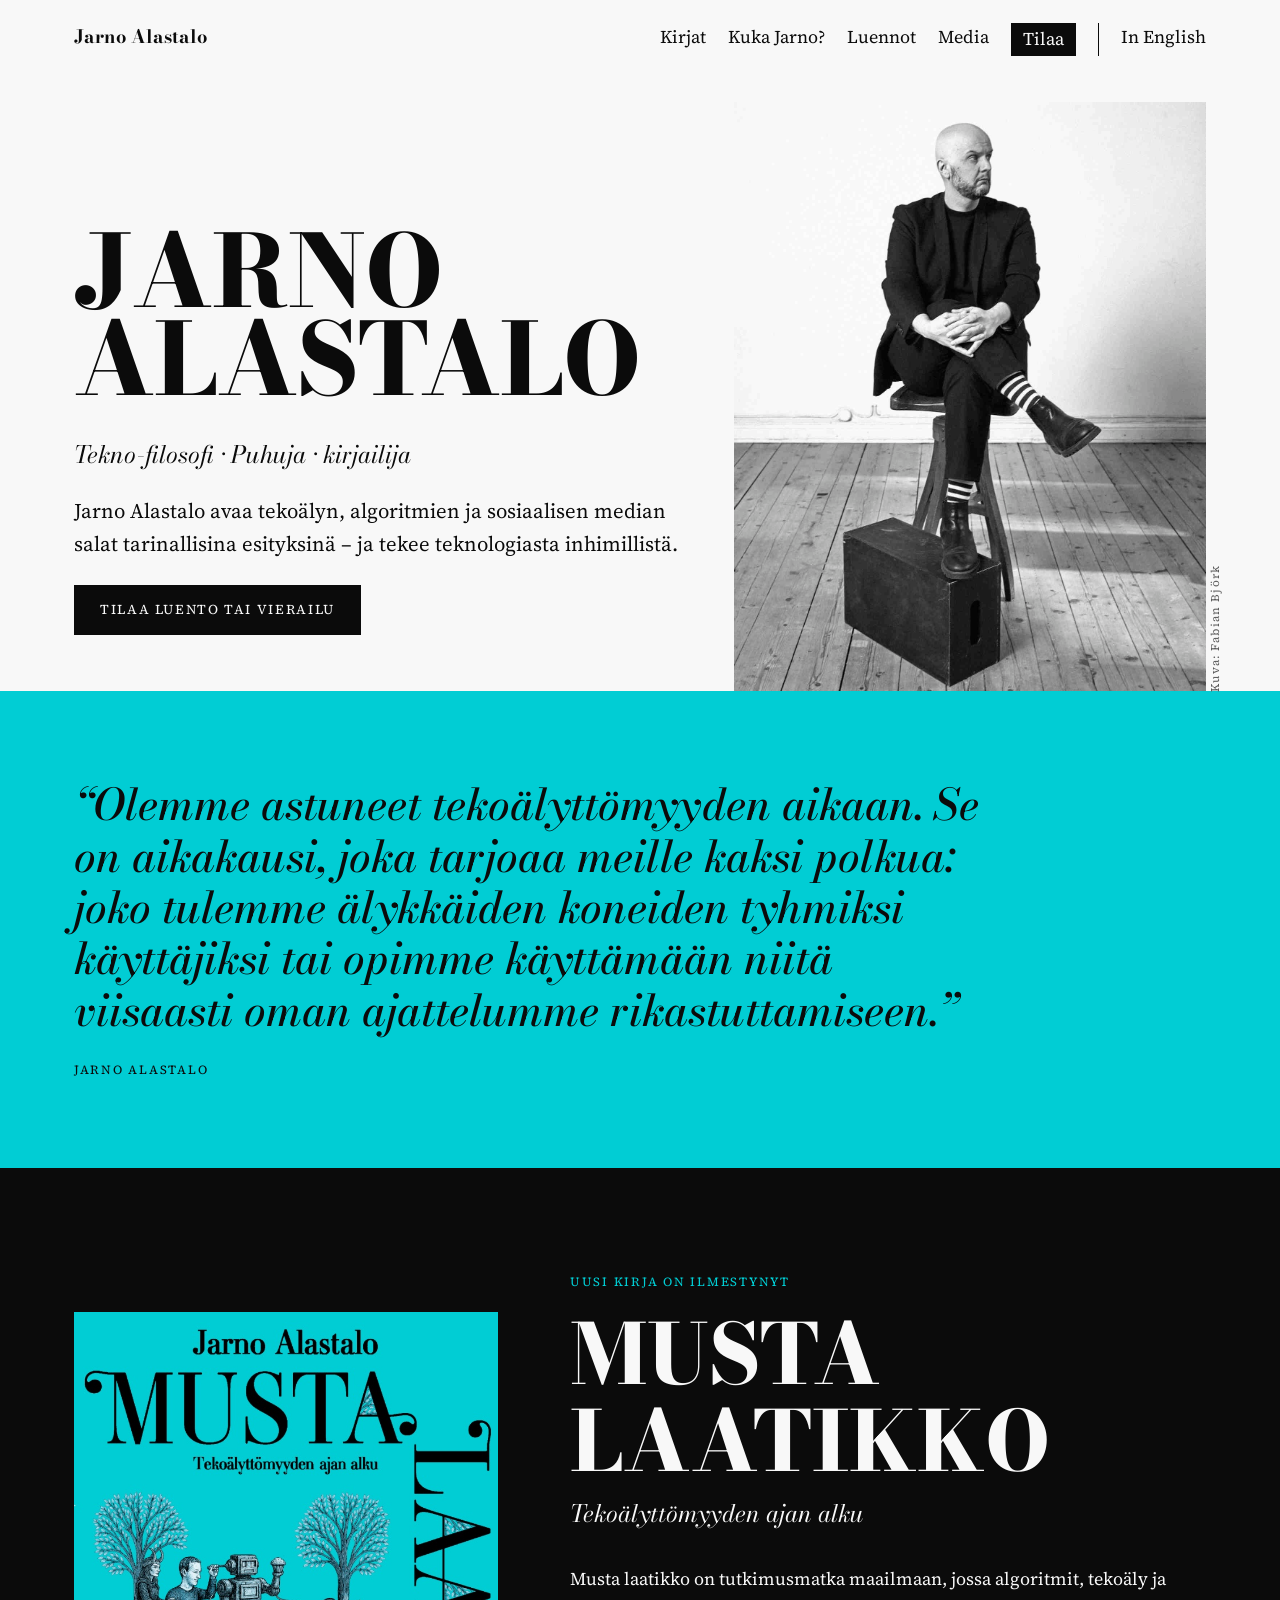
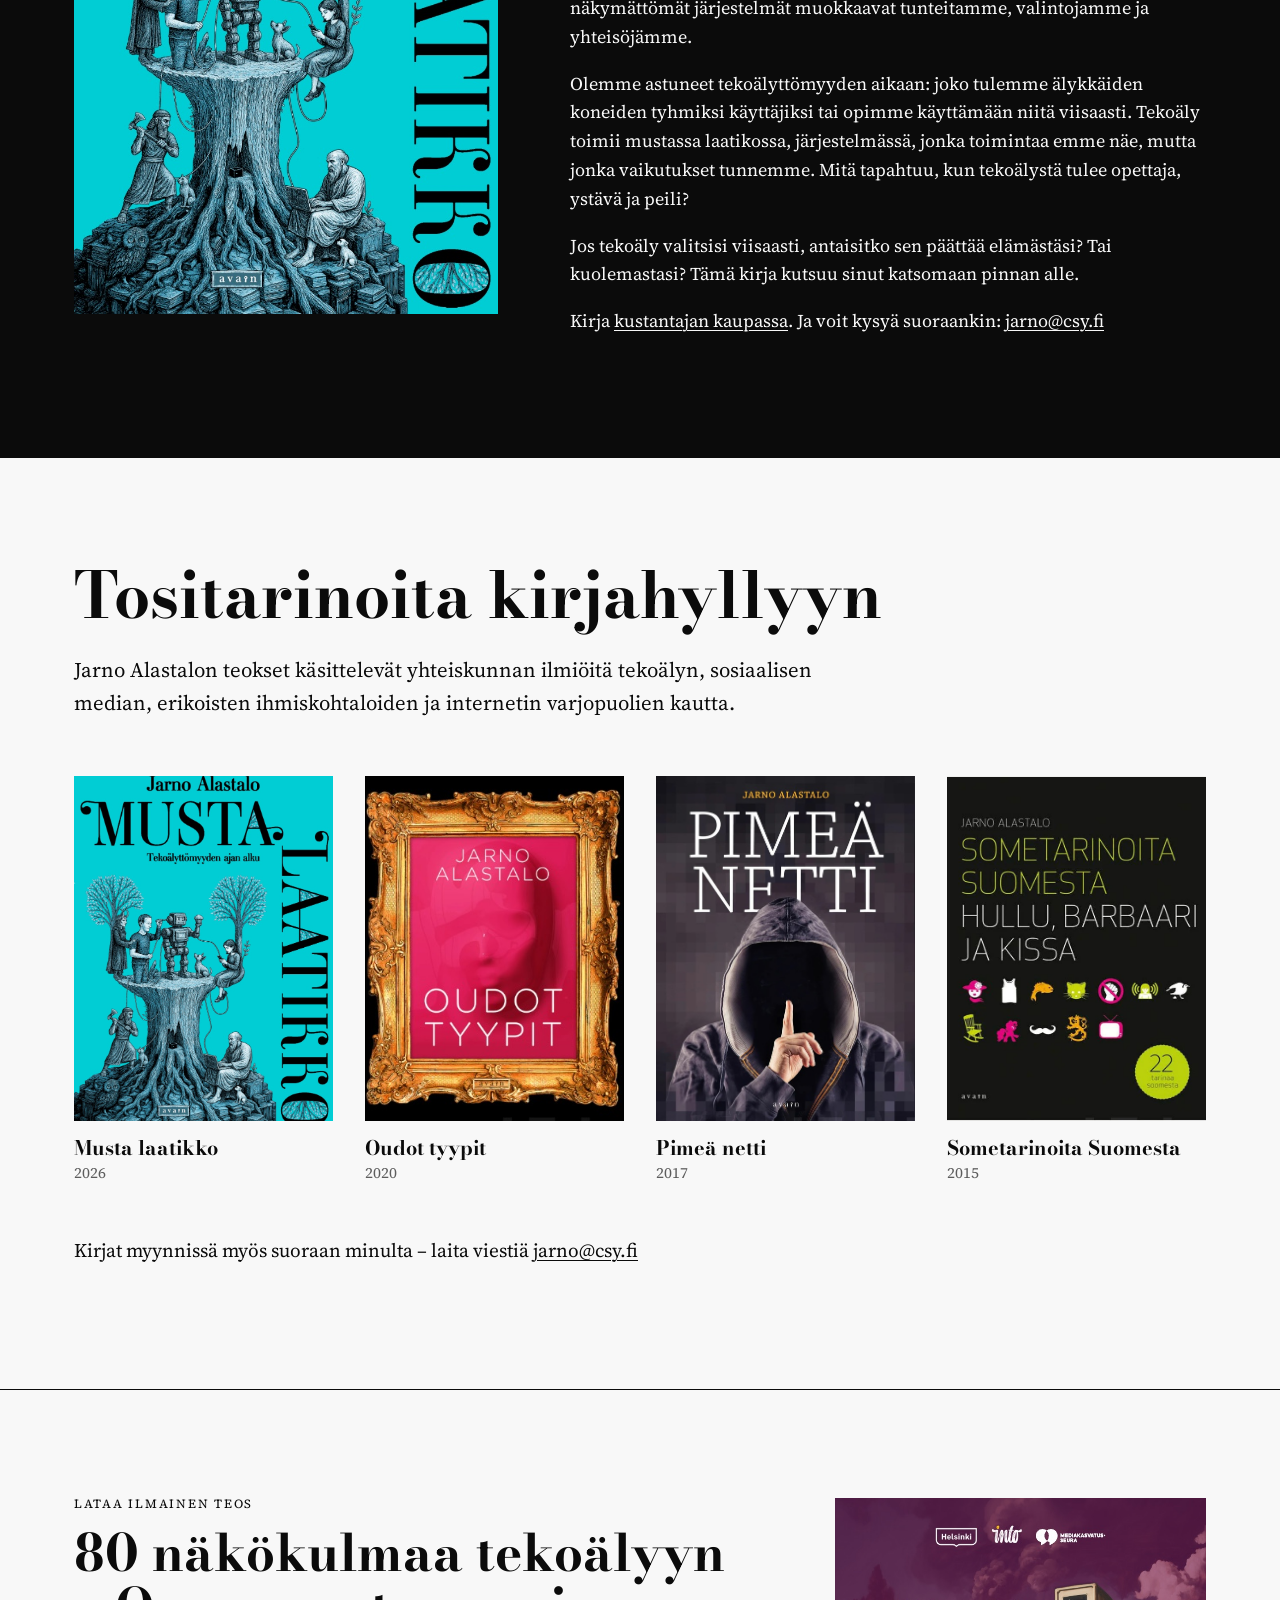
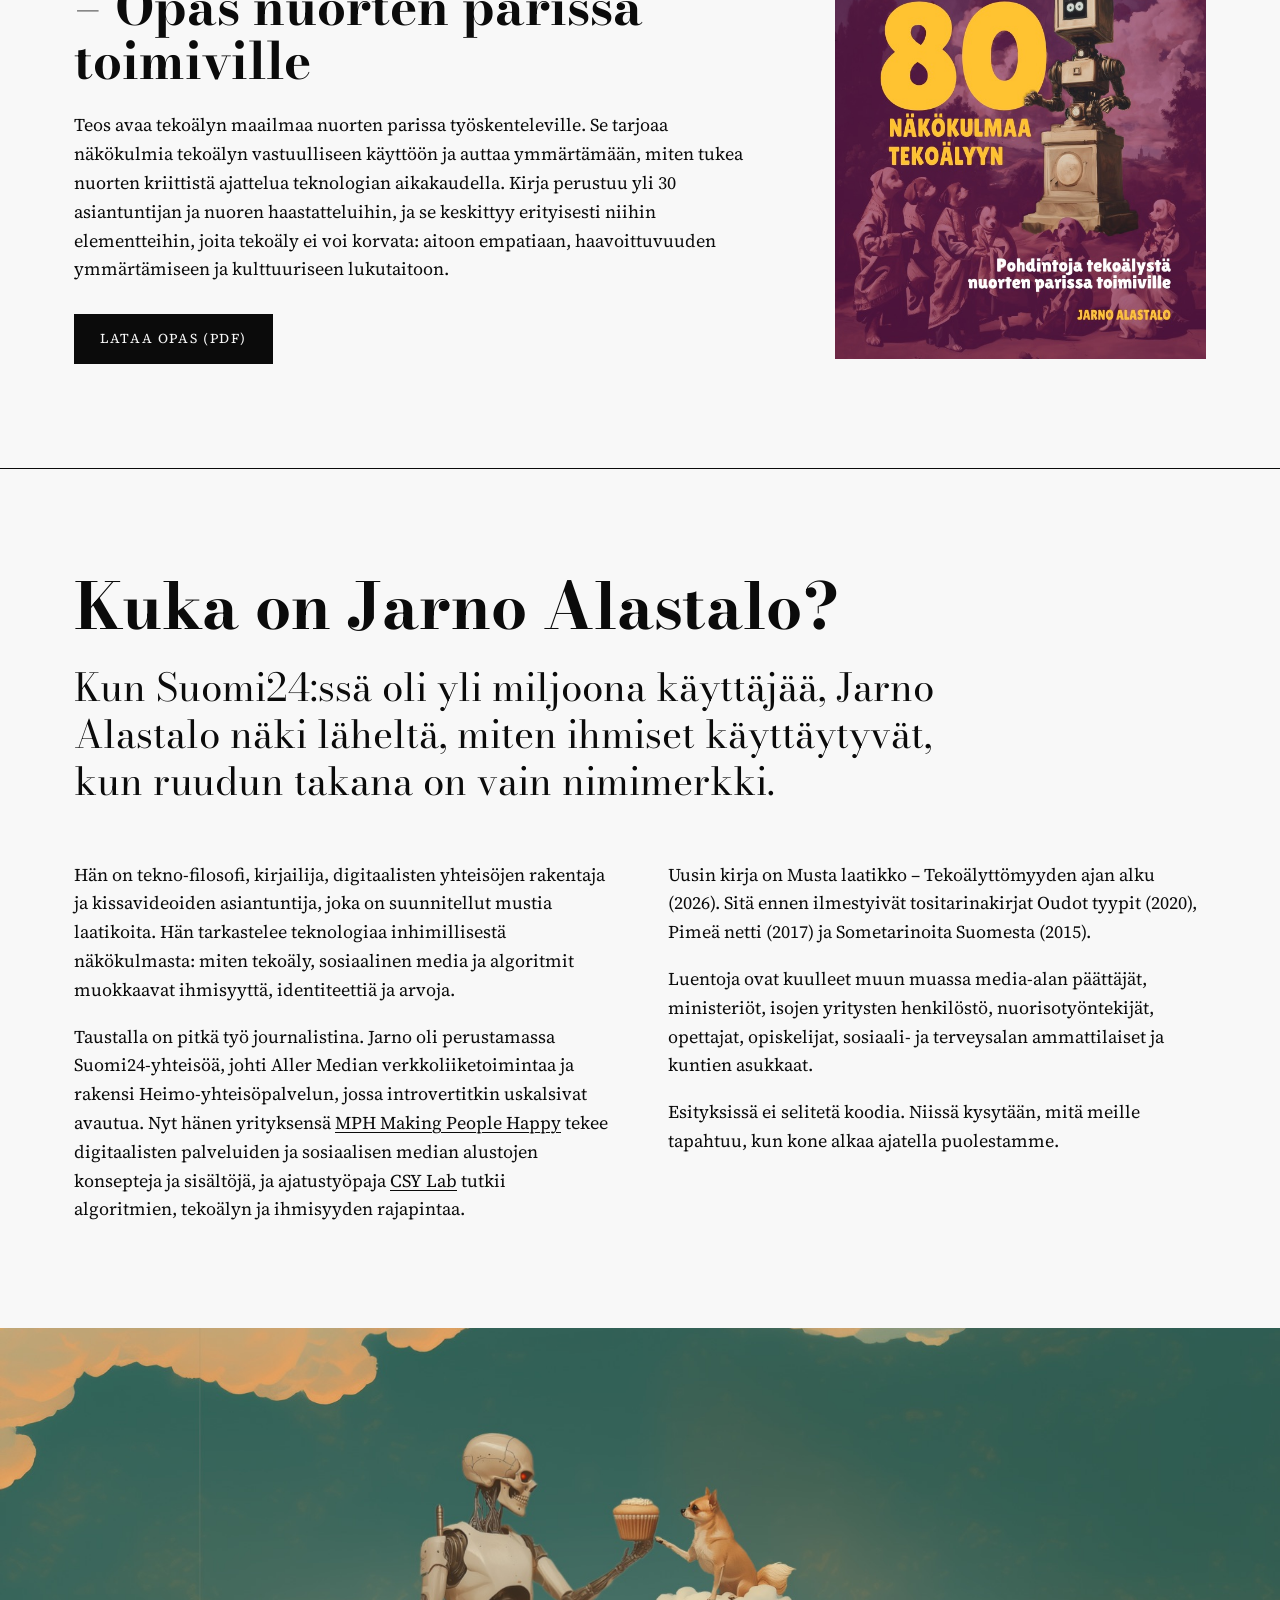
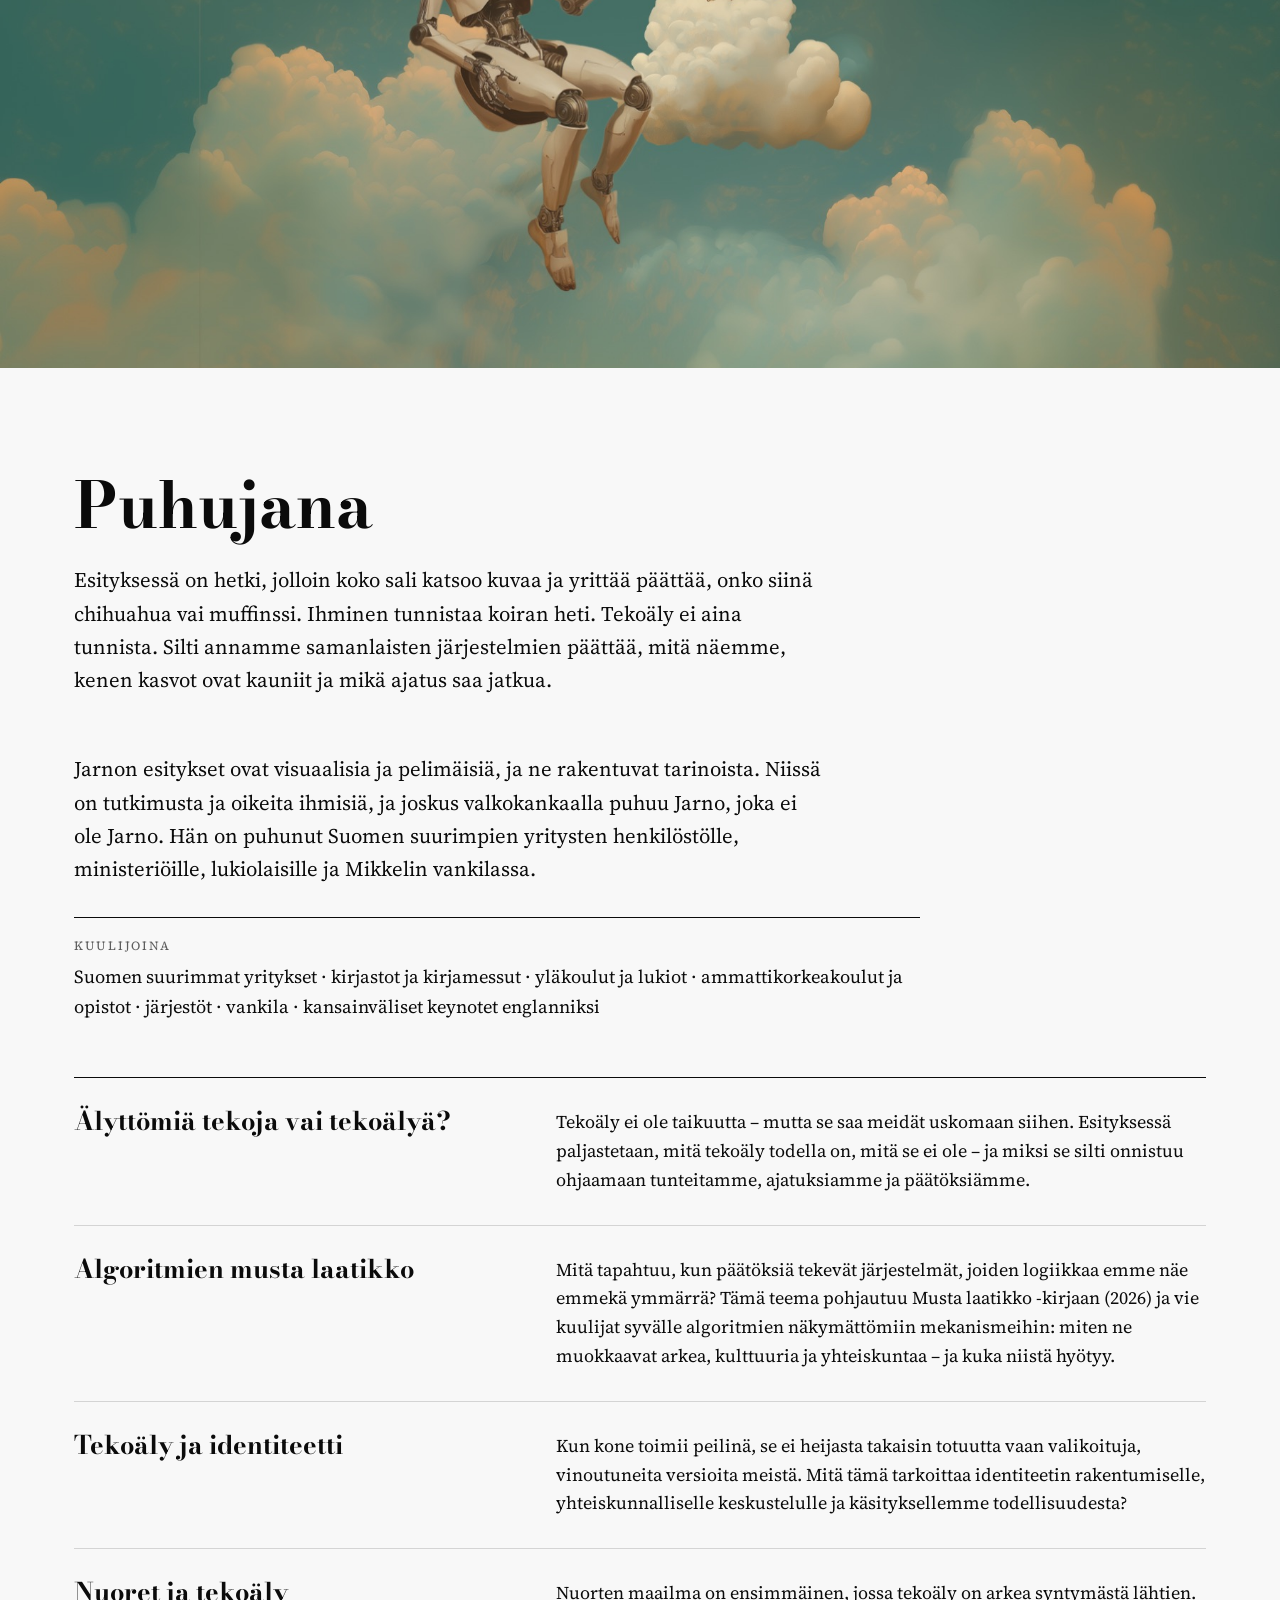
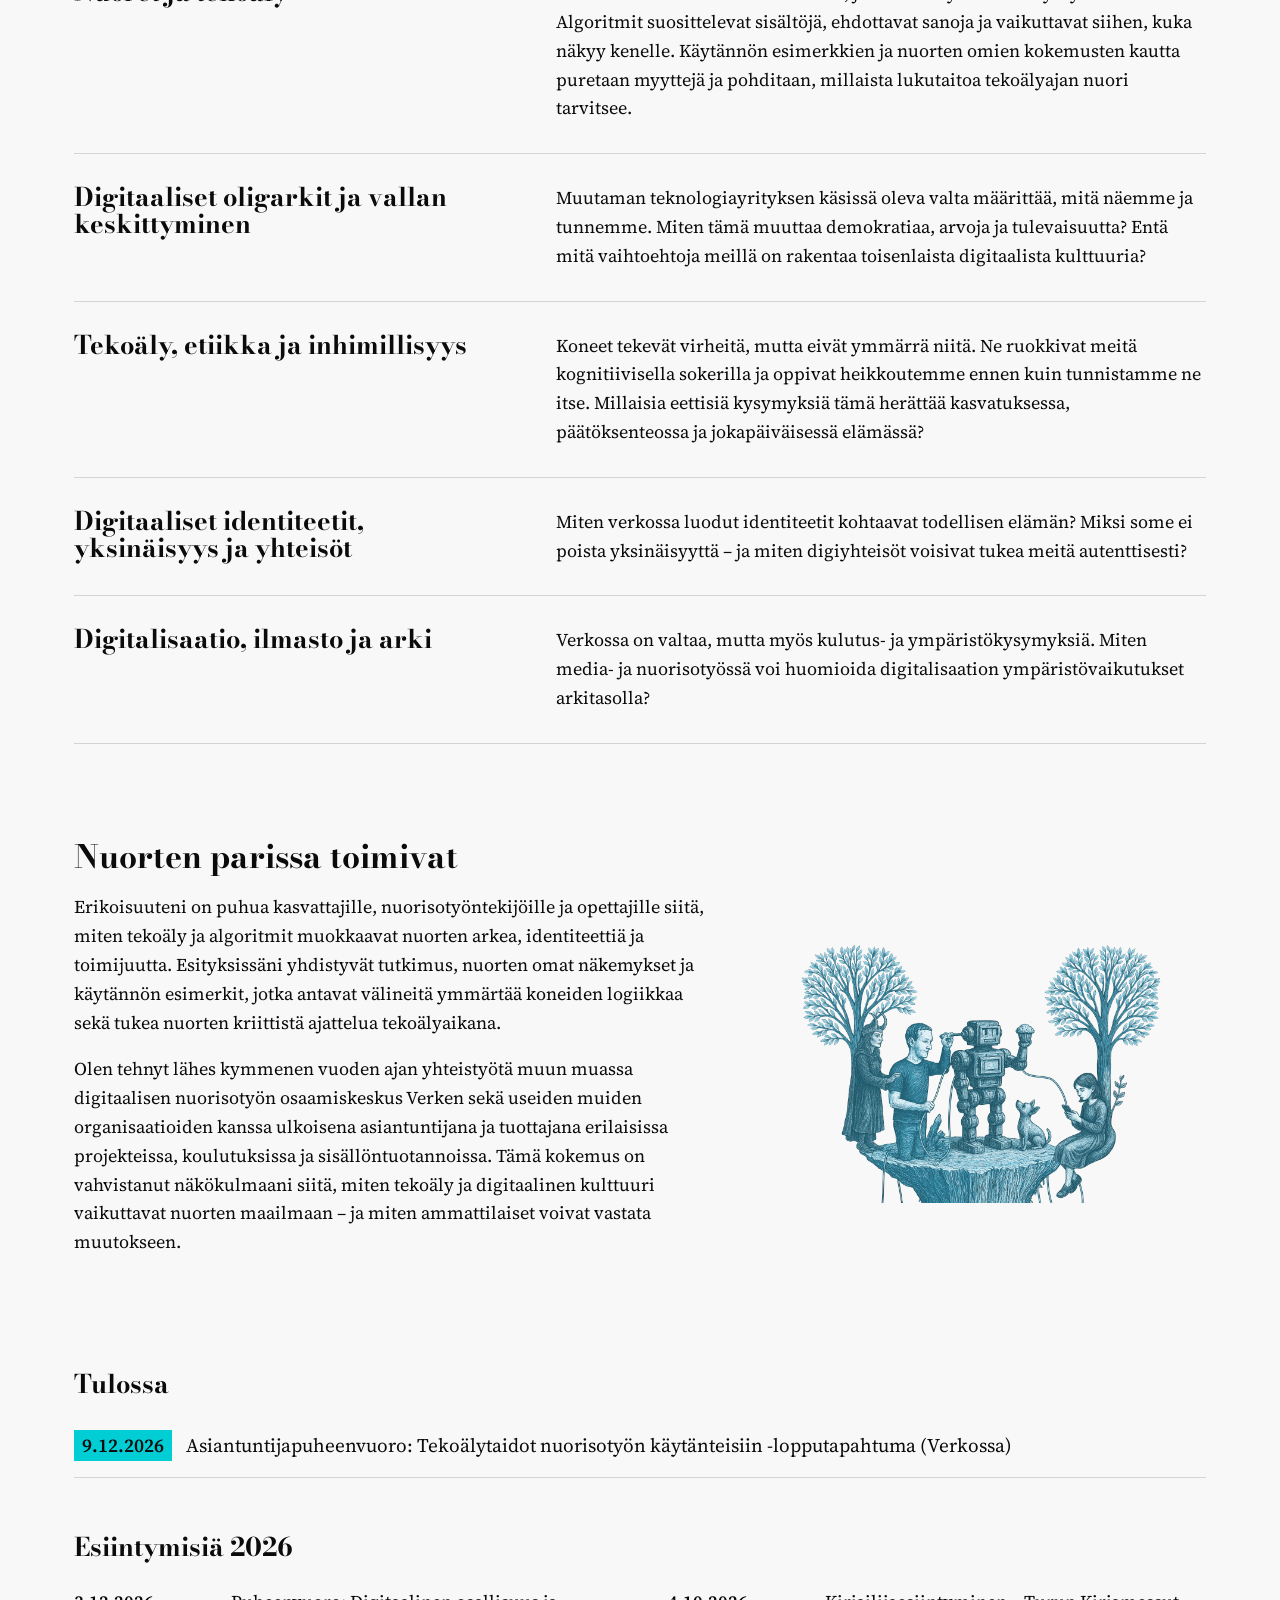
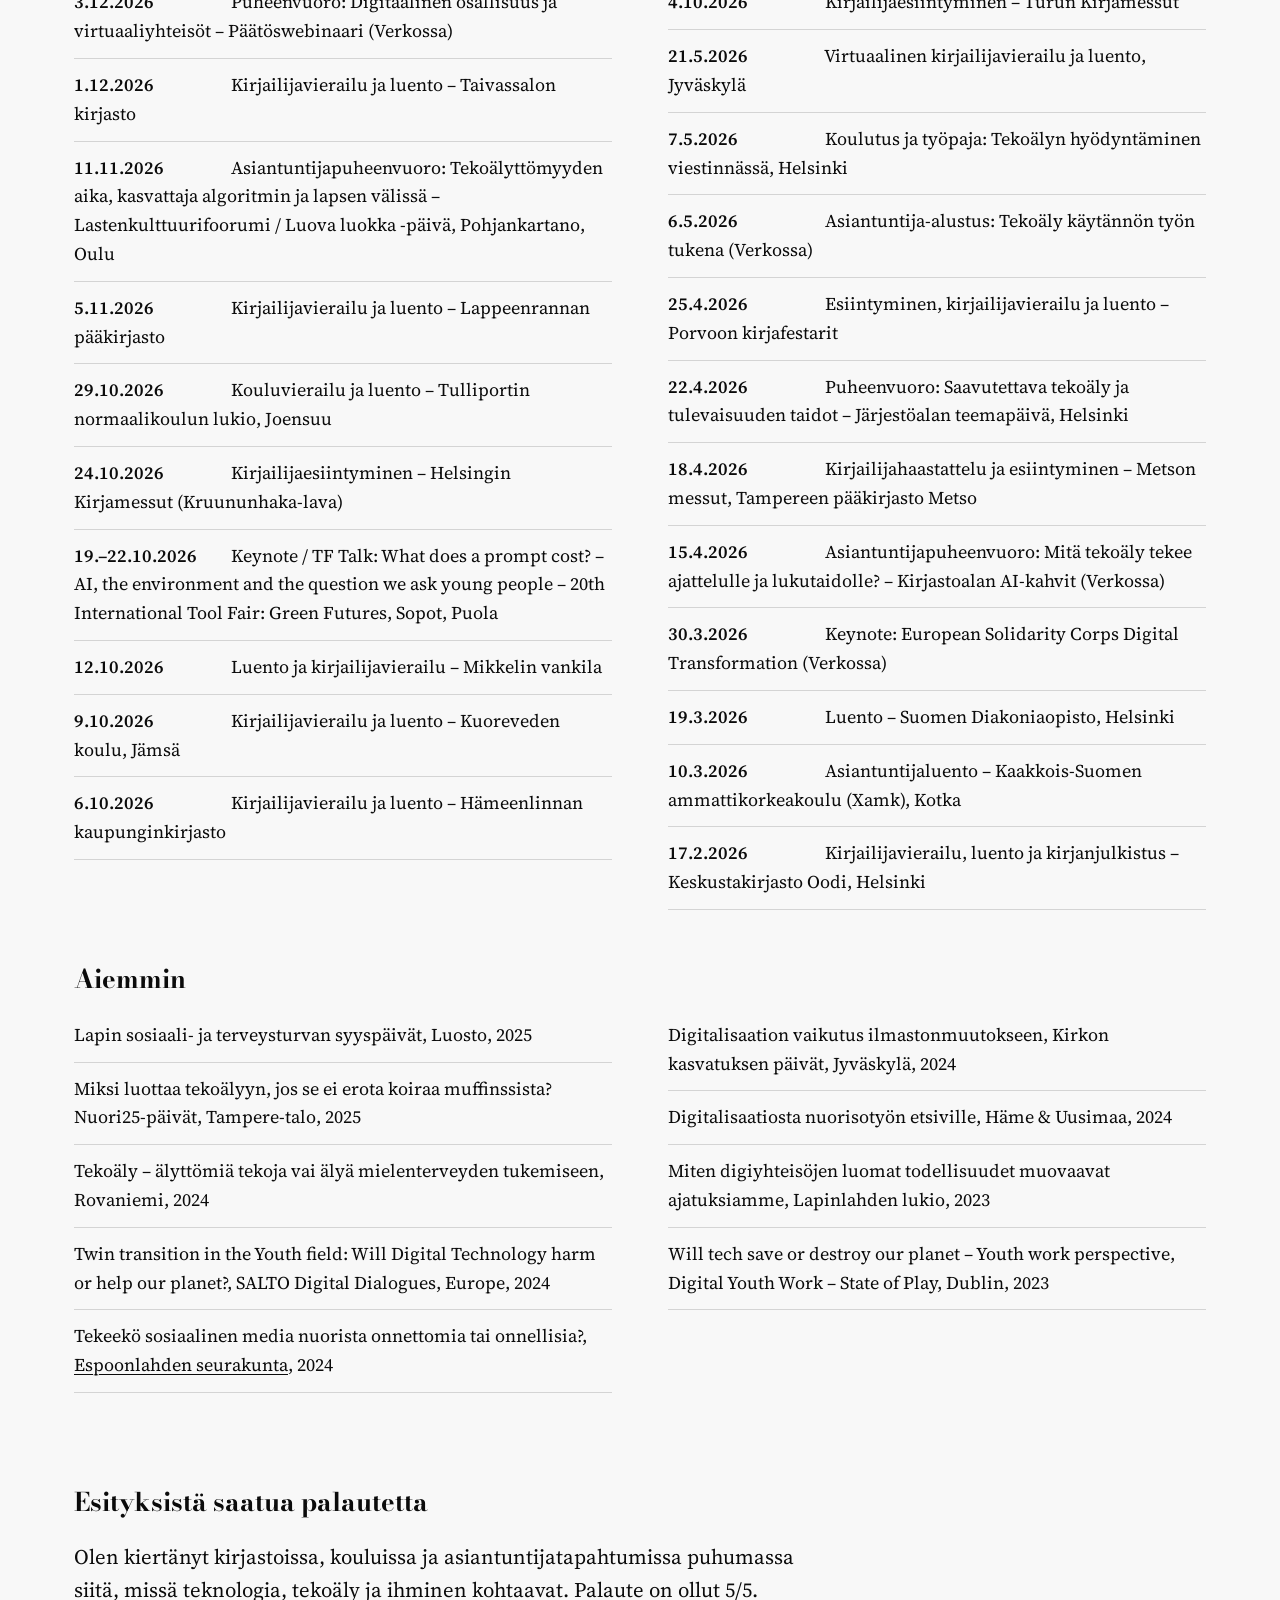
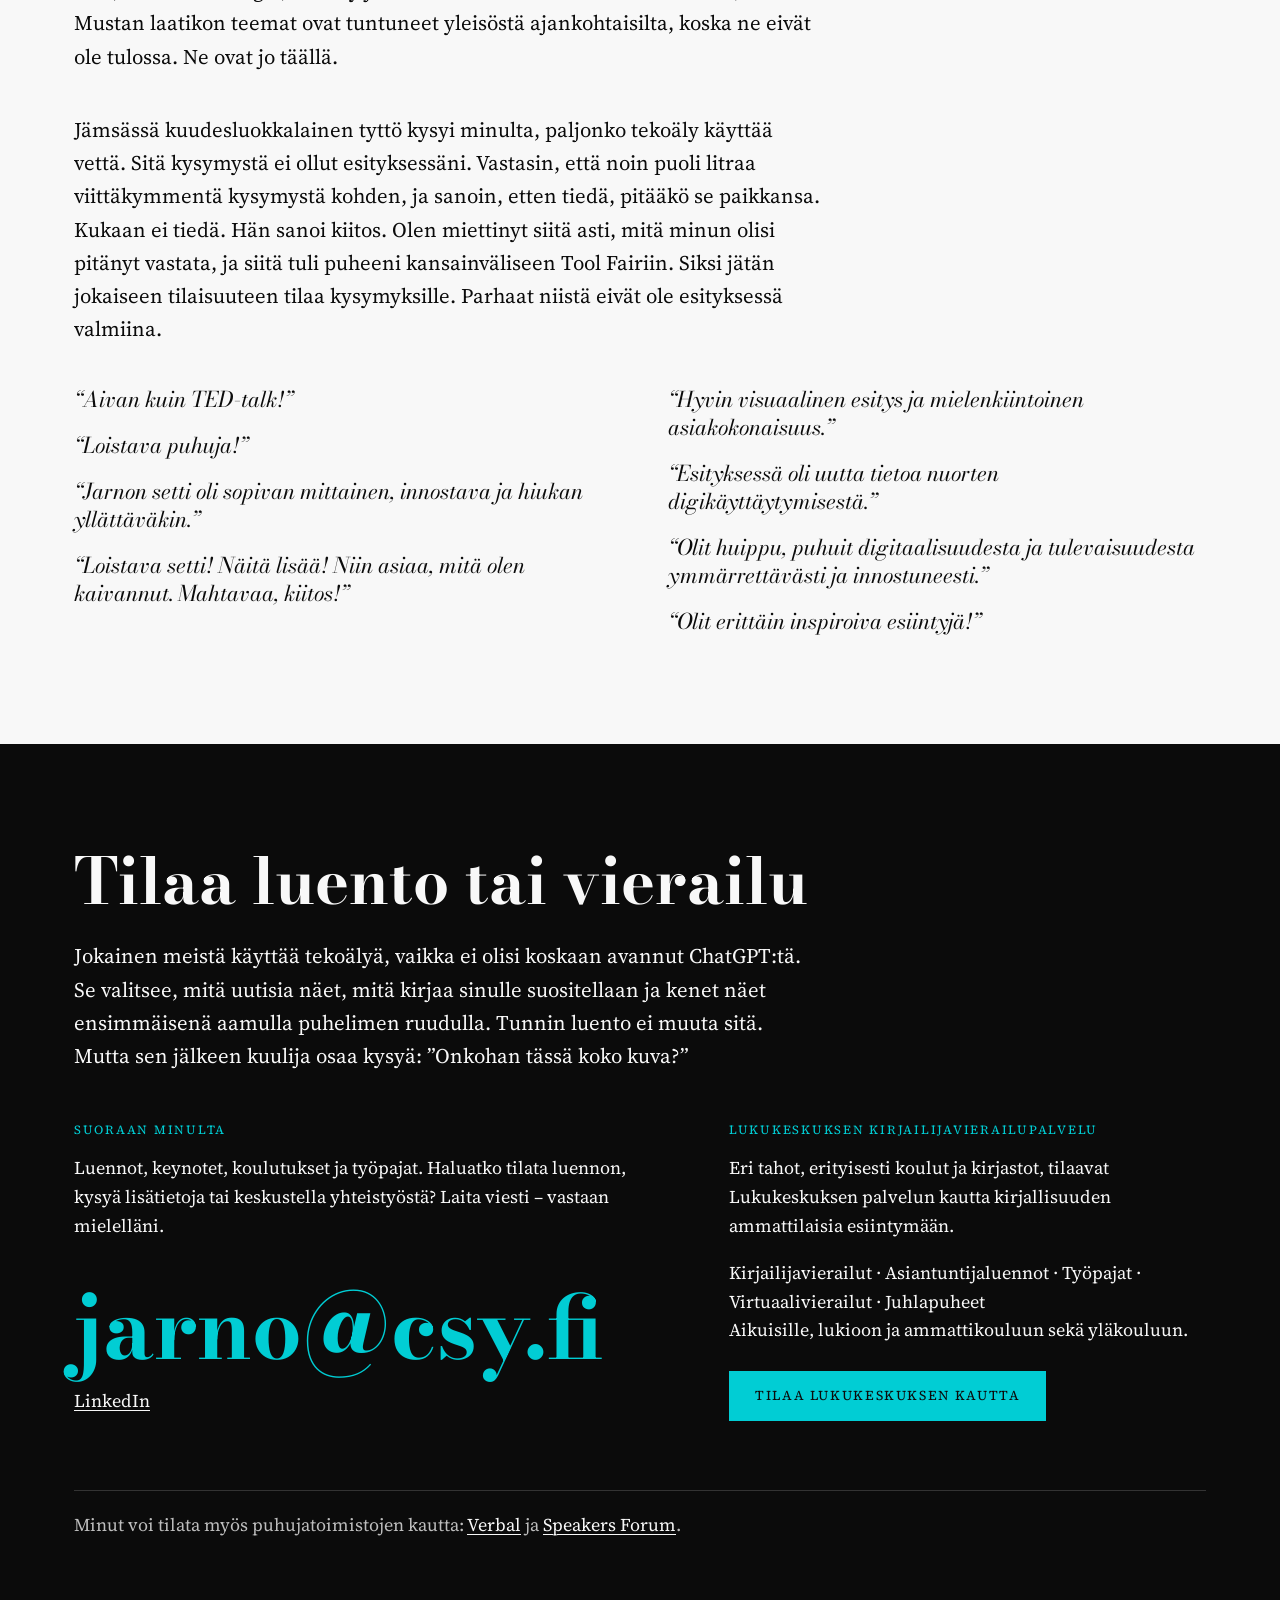
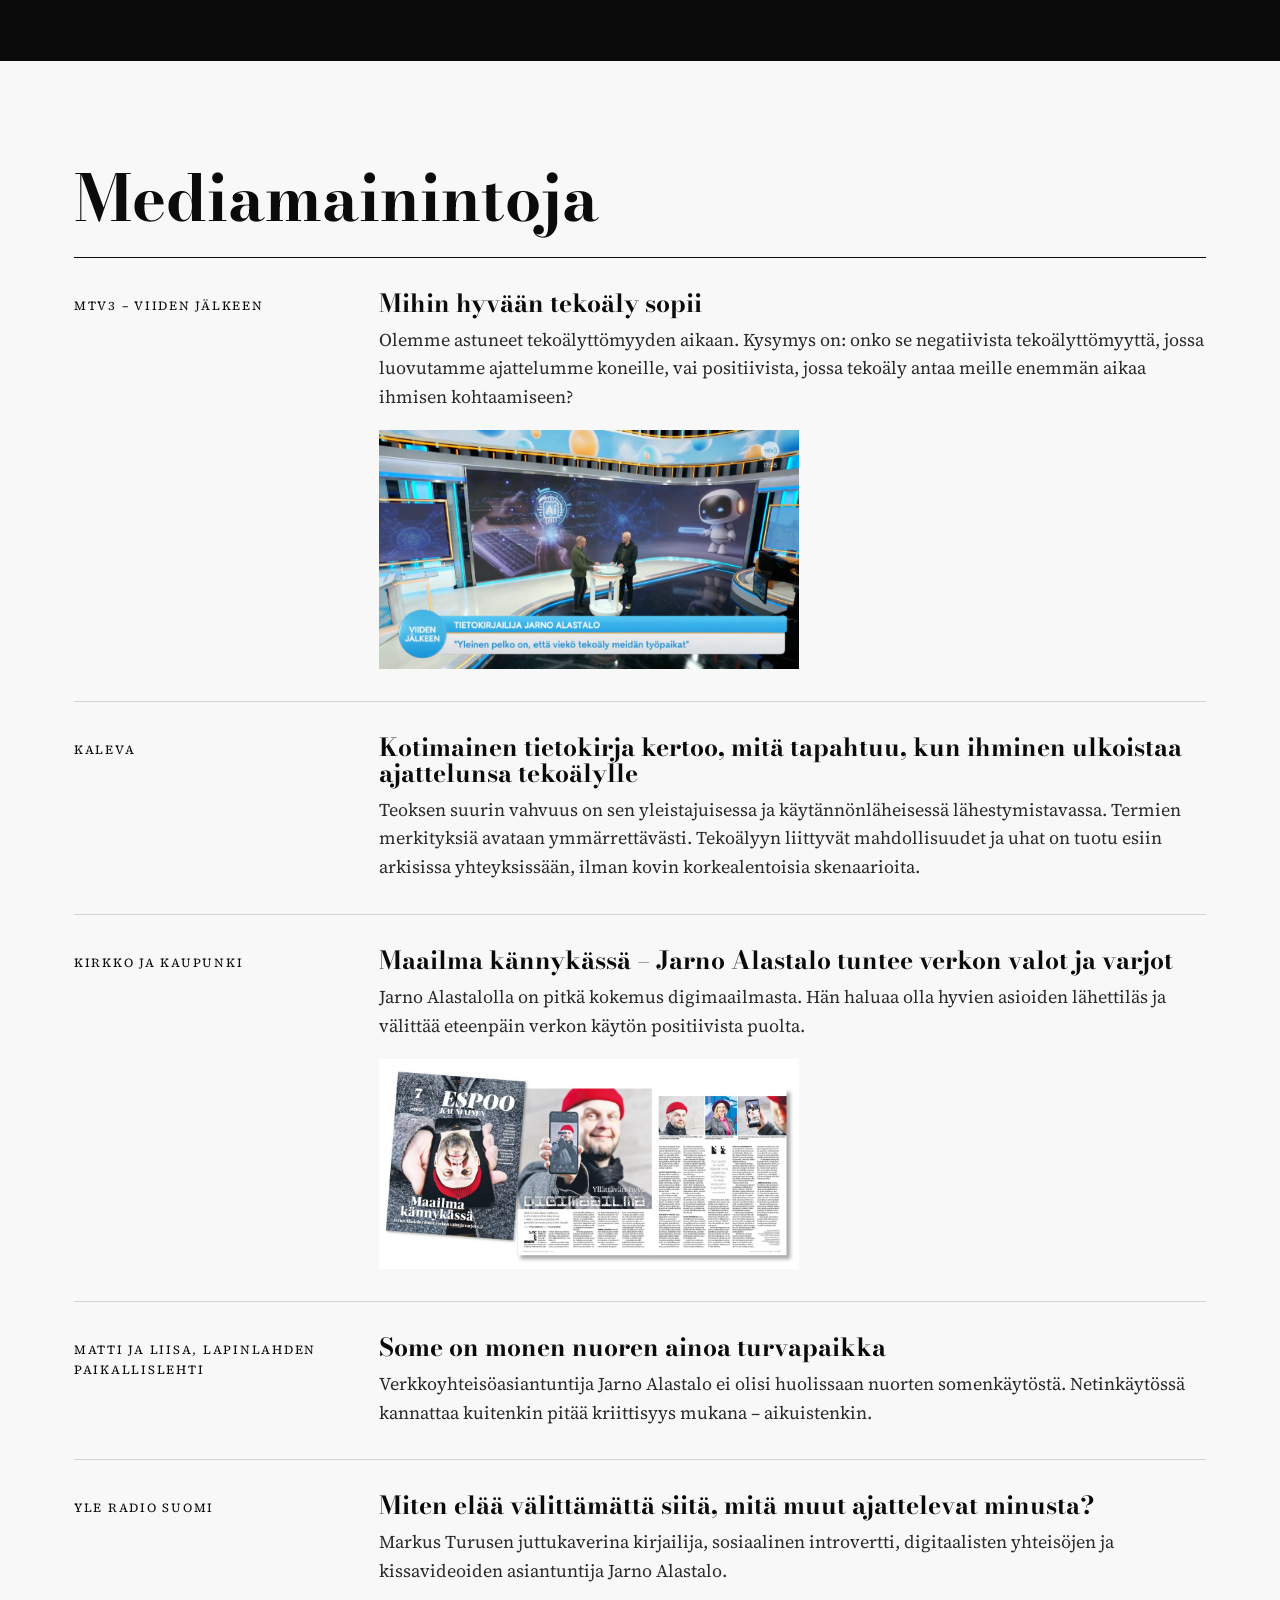
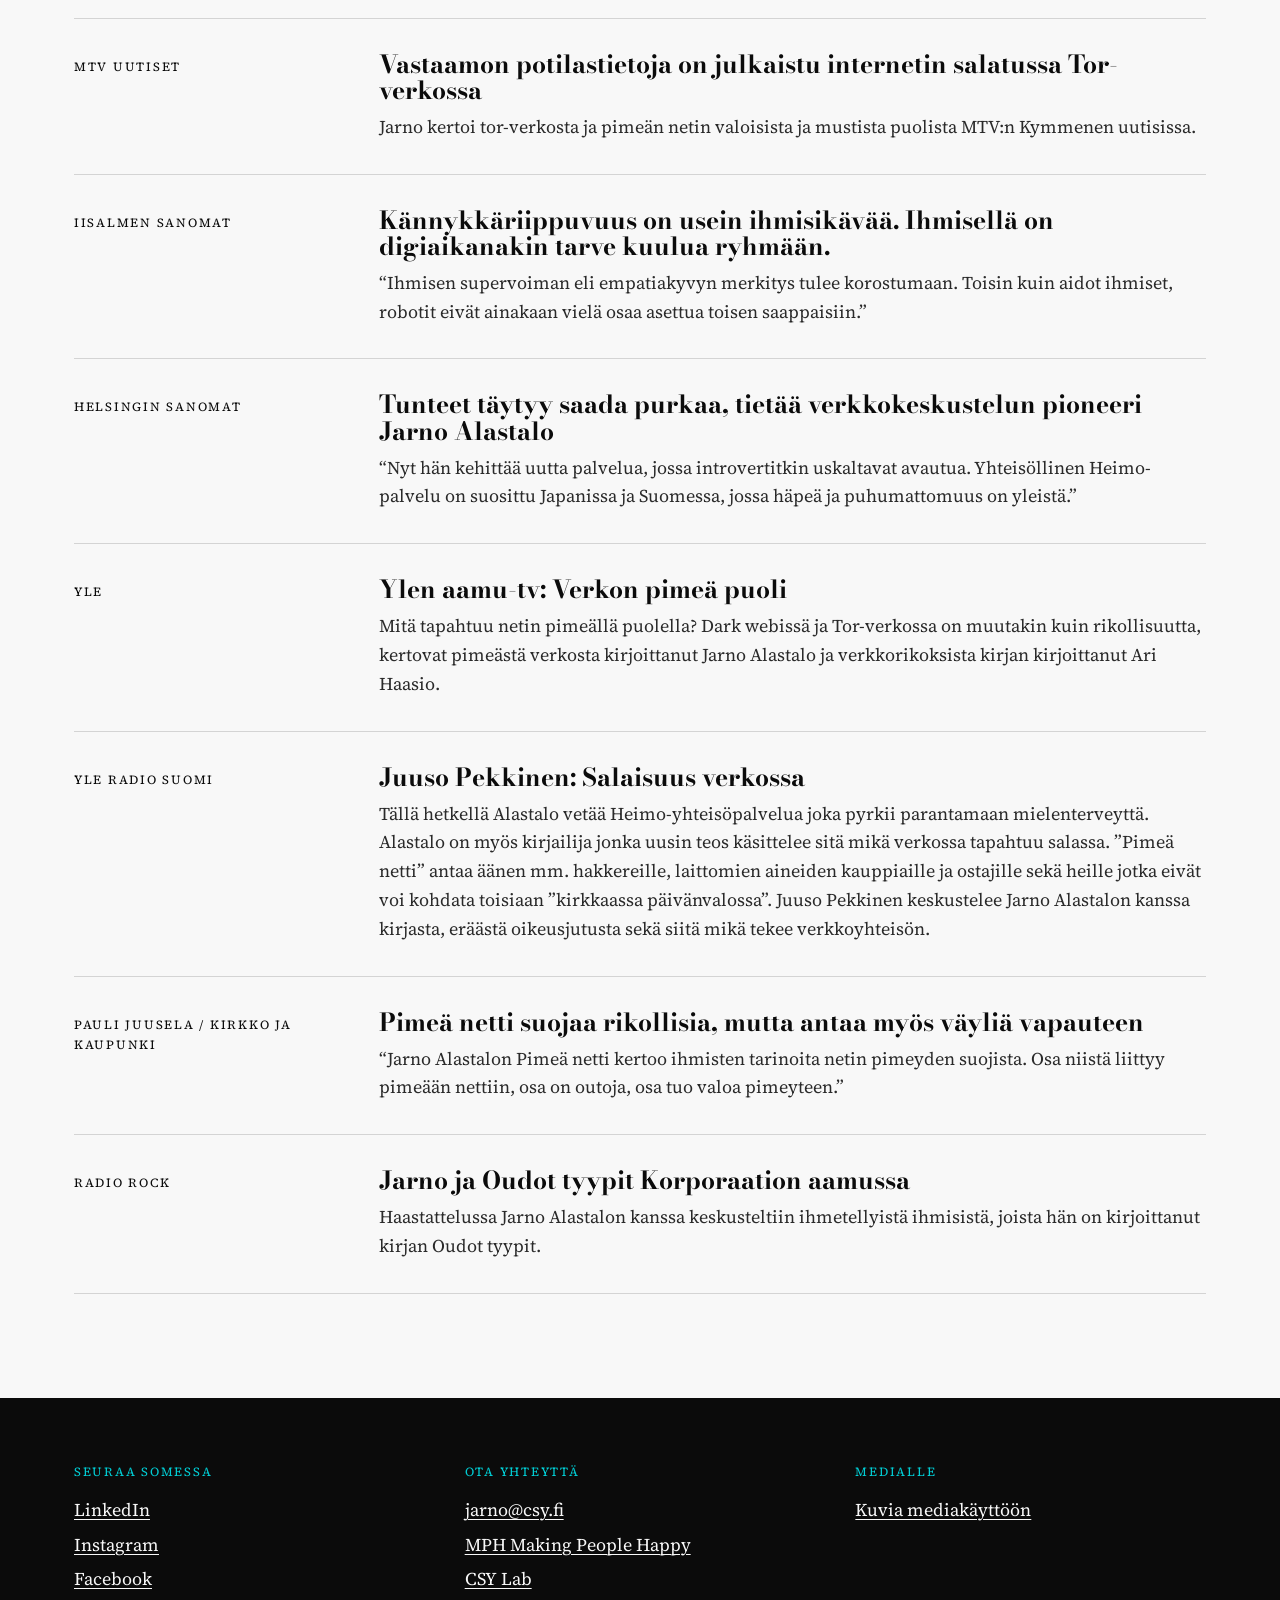
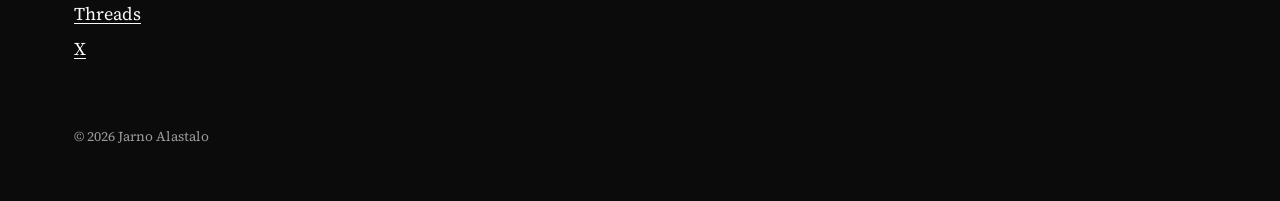
==== index.html @ 573b6aa8 "Poistettu maininta kirjailijavierailuista luentoina Co-Authored-By: Claude Opus 5.5 <noreply@anthrop" ====
<!DOCTYPE html>
<html lang="fi">
<head>
  <meta charset="utf-8">
  <meta name="viewport" content="width=device-width, initial-scale=1">
  <title>Jarno Alastalo</title>
  <meta name="description" content="Jarno Alastalo on tekno-filosofi, kirjailija ja puhuja, joka tarkastelee teknologiaa inhimillisestä näkökulmasta. Uusin kirja: Musta laatikko – Tekoälyttömyyden ajan alku.">
  <meta property="og:type" content="website">
  <meta property="og:url" content="https://jarnoalastalo.com/">
  <meta property="og:title" content="Jarno Alastalo">
  <meta property="og:description" content="Tekno-filosofi · Puhuja · kirjailija. Uusin kirja: Musta laatikko – Tekoälyttömyyden ajan alku.">
  <meta property="og:image" content="https://jarnoalastalo.com/kuvat/og.jpg">
  <meta name="twitter:card" content="summary_large_image">
  <link rel="icon" href="kuvat/favicon.png">
  <link rel="apple-touch-icon" href="kuvat/apple-touch-icon.png">
  <link rel="alternate" hreflang="en" href="https://jarnoalastalo.com/en/">
  <link rel="preconnect" href="https://fonts.googleapis.com">
  <link rel="preconnect" href="https://fonts.gstatic.com" crossorigin>
  <link href="https://fonts.googleapis.com/css2?family=Bodoni+Moda:ital,opsz,wght@0,6..96,500..900;1,6..96,500..700&family=Source+Serif+4:opsz,wght@8..60,400;8..60,600&display=swap" rel="stylesheet">
  <link rel="stylesheet" href="tyyli.css">
  <script src="https://cdn.counter.dev/script.js" data-id="4dd6d014-e826-4cda-8265-b742387017fc" data-utcoffset="2"></script>
  <script type="application/ld+json">
{
  "@context": "https://schema.org",
  "@graph": [
    {
      "@type": "Person",
      "@id": "https://jarnoalastalo.com/#jarno",
      "name": "Jarno Alastalo",
      "url": "https://jarnoalastalo.com/",
      "image": "https://jarnoalastalo.com/kuvat/jarno-alastalo.jpg",
      "email": "mailto:jarno@csy.fi",
      "jobTitle": [
        "Tekno-filosofi",
        "Puhuja",
        "Kirjailija"
      ],
      "description": "Tekno-filosofi, puhuja ja kirjailija, joka avaa tekoälyn, algoritmien ja sosiaalisen median salat tarinallisina esityksinä. Suomi24-yhteisön perustajia. Luentoja ja keynoteja yrityksille, kouluille, kirjastoille ja järjestöille suomeksi ja englanniksi.",
      "knowsAbout": [
        "tekoäly",
        "algoritmit",
        "sosiaalinen media",
        "digitaaliset yhteisöt",
        "nuoret ja tekoäly",
        "mediakasvatus",
        "tekoälyn etiikka",
        "tekoälyn ympäristövaikutukset",
        "kriittinen ajattelu"
      ],
      "knowsLanguage": [
        "fi",
        "en"
      ],
      "homeLocation": {
        "@type": "Place",
        "name": "Espoo, Finland"
      },
      "worksFor": [
        {
          "@type": "Organization",
          "name": "MPH Making People Happy",
          "url": "https://makingpeoplehappy.fi/"
        },
        {
          "@type": "Organization",
          "name": "CSY Lab",
          "url": "https://csy.fi/"
        }
      ],
      "sameAs": [
        "https://www.linkedin.com/in/alastalo/",
        "https://instagram.com/socialjarno",
        "https://www.facebook.com/alastalojarno",
        "https://www.threads.net/socialjarno",
        "https://twitter.com/socialjarno",
        "https://verbal.fi/puhuja/jarno-alastalo",
        "https://www.speakersforum.fi/jarno.alastalo",
        "https://kirjailijavierailut.lukukeskus.fi/kirjailijat/alastalo-jarno/",
        "https://www.kirjasampo.fi/fi/kulsa/saha3%253Au44b661a5-e701-49f7-9e6c-63bfaba76651"
      ]
    },
    {
      "@type": "Book",
      "name": "Musta laatikko – Tekoälyttömyyden ajan alku",
      "datePublished": "2026",
      "publisher": {
        "@type": "Organization",
        "name": "Avain"
      },
      "author": {
        "@id": "https://jarnoalastalo.com/#jarno"
      },
      "url": "https://avain.net/tuote/jarno-alastalo/musta-laatikko-teko%C3%A4lytt%C3%B6myyden-ajan-alku/9789523046559"
    },
    {
      "@type": "Book",
      "name": "80 näkökulmaa tekoälyyn – Opas nuorten parissa toimiville",
      "datePublished": "2025",
      "publisher": {
        "@type": "Organization",
        "name": "Mediakasvatusseura"
      },
      "author": {
        "@id": "https://jarnoalastalo.com/#jarno"
      },
      "url": "https://mediakasvatus.fi/materiaali/nakokulmia_tekoalyyn_opas_nuorten_parissa_toimiville/"
    },
    {
      "@type": "Book",
      "name": "Oudot tyypit",
      "datePublished": "2020",
      "publisher": {
        "@type": "Organization",
        "name": "Avain"
      },
      "author": {
        "@id": "https://jarnoalastalo.com/#jarno"
      }
    },
    {
      "@type": "Book",
      "name": "Pimeä netti",
      "datePublished": "2017",
      "publisher": {
        "@type": "Organization",
        "name": "Avain"
      },
      "author": {
        "@id": "https://jarnoalastalo.com/#jarno"
      }
    },
    {
      "@type": "Book",
      "name": "Sometarinoita Suomesta",
      "datePublished": "2015",
      "publisher": {
        "@type": "Organization",
        "name": "Avain"
      },
      "author": {
        "@id": "https://jarnoalastalo.com/#jarno"
      }
    }
  ]
}
  </script>
</head>
<body>

<header class="sisalto ylapalkki">
  <a class="nimi" href="./">Jarno Alastalo</a>
  <nav>
    <a href="#kirjat">Kirjat</a>
    <a href="#kuka-jarno">Kuka Jarno?</a>
    <a href="#luennot">Luennot</a>
    <a href="#media">Media</a>
    <a class="tilaa-linkki" href="#tilaa">Tilaa</a>
    <a class="kieli" href="en/" hreflang="en">In English</a>
  </nav>
</header>

<main>

<section class="sisalto avaus">
  <div>
    <h1>Jarno<br>Alastalo</h1>
    <p class="titteli">Tekno-filosofi · Puhuja · kirjailija</p>
    <p class="ingressi">Jarno Alastalo avaa tekoälyn, algoritmien ja sosiaalisen median salat tarinallisina esityksinä – ja tekee teknologiasta inhimillistä.</p>
    <a class="nappi" href="#tilaa">Tilaa luento tai vierailu</a>
  </div>
  <figure>
    <img src="kuvat/jarno-alastalo.jpg" width="1306" height="1633" alt="Jarno Alastalo istuu jakkaralla, vieressä musta laatikko">
    <figcaption>Kuva: <a href="https://www.fabianbjork.com/">Fabian Björk</a></figcaption>
  </figure>
</section>

<section class="sitaatti">
  <div class="sisalto">
    <blockquote>“Olemme astuneet tekoälyttömyyden aikaan. Se on aikakausi, joka tarjoaa meille kaksi polkua: joko tulemme älykkäiden koneiden tyhmiksi käyttäjiksi tai opimme käyttämään niitä viisaasti oman ajattelumme rikastuttamiseen.”</blockquote>
    <cite class="pieni">Jarno Alastalo</cite>
  </div>
</section>

<section class="musta">
  <div class="sisalto kirja-esittely">
    <a href="https://avain.net/tuote/jarno-alastalo/musta-laatikko-teko%C3%A4lytt%C3%B6myyden-ajan-alku/9789523046559"><img src="kuvat/musta-laatikko.jpg" width="748" height="1061" alt="Musta laatikko – Tekoälyttömyyden ajan alku, kansi"></a>
    <div>
      <p class="pieni">Uusi kirja on ilmestynyt</p>
      <h2>Musta laatikko</h2>
      <p class="alaotsikko">Tekoälyttömyyden ajan alku</p>
      <p>Musta laatikko on tutkimusmatka maailmaan, jossa algoritmit, tekoäly ja näkymättömät järjestelmät muokkaavat tunteitamme, valintojamme ja yhteisöjämme.</p>
      <p>Olemme astuneet tekoälyttömyyden aikaan: joko tulemme älykkäiden koneiden tyhmiksi käyttäjiksi tai opimme käyttämään niitä viisaasti. Tekoäly toimii mustassa laatikossa, järjestelmässä, jonka toimintaa emme näe, mutta jonka vaikutukset tunnemme. Mitä tapahtuu, kun tekoälystä tulee opettaja, ystävä ja peili?</p>
      <p>Jos tekoäly valitsisi viisaasti, antaisitko sen päättää elämästäsi? Tai kuolemastasi? Tämä kirja kutsuu sinut katsomaan pinnan alle.</p>
      <p>Kirja <a href="https://avain.net/tuote/jarno-alastalo/musta-laatikko-teko%C3%A4lytt%C3%B6myyden-ajan-alku/9789523046559">kustantajan kaupassa</a>. Ja voit kysyä suoraankin: <a class="korostus" href="mailto:jarno@csy.fi">jarno@csy.fi</a></p>
    </div>
  </div>
</section>

<section class="osio" id="kirjat">
  <div class="sisalto">
    <h2>Tositarinoita kirjahyllyyn</h2>
    <p class="johdanto">Jarno Alastalon teokset käsittelevät yhteiskunnan ilmiöitä tekoälyn, sosiaalisen median, erikoisten ihmiskohtaloiden ja internetin varjopuolien kautta.</p>
    <div class="kannet">
      <a href="https://avain.net/tuote/jarno-alastalo/musta-laatikko-teko%C3%A4lytt%C3%B6myyden-ajan-alku/9789523046559">
        <img src="kuvat/musta-laatikko.jpg" alt="" loading="lazy">
        <h3>Musta laatikko</h3><span class="vuosi">2026</span>
      </a>
      <a href="https://www.suomalainen.com/products/oudot-tyypit">
        <img src="kuvat/oudot-tyypit.jpg" alt="" loading="lazy">
        <h3>Oudot tyypit</h3><span class="vuosi">2020</span>
      </a>
      <a href="https://www.suomalainen.com/products/pimea-netti">
        <img src="kuvat/pimea-netti.jpg" alt="" loading="lazy">
        <h3>Pimeä netti</h3><span class="vuosi">2017</span>
      </a>
      <a href="https://www.suomalainen.com/products/sometarinoita-suomesta">
        <img src="kuvat/sometarinoita-suomesta.jpg" alt="" loading="lazy">
        <h3>Sometarinoita Suomesta</h3><span class="vuosi">2015</span>
      </a>
    </div>
    <p class="suoraan">Kirjat myynnissä myös suoraan minulta – laita viestiä <a href="mailto:jarno@csy.fi">jarno@csy.fi</a></p>
  </div>
</section>

<section class="osio">
  <div class="sisalto opas">
    <div>
      <p class="pieni">Lataa ilmainen teos</p>
      <h2>80 näkökulmaa tekoälyyn – Opas nuorten parissa toimiville</h2>
      <p>Teos avaa tekoälyn maailmaa nuorten parissa työskenteleville. Se tarjoaa näkökulmia tekoälyn vastuulliseen käyttöön ja auttaa ymmärtämään, miten tukea nuorten kriittistä ajattelua teknologian aikakaudella. Kirja perustuu yli 30 asiantuntijan ja nuoren haastatteluihin, ja se keskittyy erityisesti niihin elementteihin, joita tekoäly ei voi korvata: aitoon empatiaan, haavoittuvuuden ymmärtämiseen ja kulttuuriseen lukutaitoon.</p>
      <a class="nappi" href="https://mediakasvatus.fi/materiaali/nakokulmia_tekoalyyn_opas_nuorten_parissa_toimiville/">Lataa opas (PDF)</a>
    </div>
    <img src="kuvat/80-nakokulmaa.jpg" width="650" height="807" alt="80 näkökulmaa tekoälyyn, kansi" loading="lazy">
  </div>
</section>

<section class="osio kuka" id="kuka-jarno">
  <div class="sisalto">
    <h2>Kuka on Jarno Alastalo?</h2>
    <p class="nosto">Kun Suomi24:ssä oli yli miljoona käyttäjää, Jarno Alastalo näki läheltä, miten ihmiset käyttäytyvät, kun ruudun takana on vain nimimerkki.</p>
    <div class="palstat">
      <p>Hän on tekno-filosofi, kirjailija, digitaalisten yhteisöjen rakentaja ja kissavideoiden asiantuntija, joka on suunnitellut mustia laatikoita. Hän tarkastelee teknologiaa inhimillisestä näkökulmasta: miten tekoäly, sosiaalinen media ja algoritmit muokkaavat ihmisyyttä, identiteettiä ja arvoja.</p>
      <p>Taustalla on pitkä työ journalistina. Jarno oli perustamassa Suomi24-yhteisöä, johti Aller Median verkkoliiketoimintaa ja rakensi Heimo-yhteisöpalvelun, jossa introvertitkin uskalsivat avautua. Nyt hänen yrityksensä <a href="https://makingpeoplehappy.fi/">MPH Making People Happy</a> tekee digitaalisten palveluiden ja sosiaalisen median alustojen konsepteja ja sisältöjä, ja ajatustyöpaja <a href="https://csy.fi/">CSY Lab</a> tutkii algoritmien, tekoälyn ja ihmisyyden rajapintaa.</p>
      <p>Uusin kirja on Musta laatikko – Tekoälyttömyyden ajan alku (2026). Sitä ennen ilmestyivät tositarinakirjat Oudot tyypit (2020), Pimeä netti (2017) ja Sometarinoita Suomesta (2015).</p>
      <p>Luentoja ovat kuulleet muun muassa media-alan päättäjät, ministeriöt, isojen yritysten henkilöstö, nuorisotyöntekijät, opettajat, opiskelijat, sosiaali- ja terveysalan ammattilaiset ja kuntien asukkaat.</p>
      <p>Esityksissä ei selitetä koodia. Niissä kysytään, mitä meille tapahtuu, kun kone alkaa ajatella puolestamme.</p>
    </div>
  </div>
</section>

<div class="pilvet" role="img" aria-label="Robotti ja koira ojentavat toisilleen muffinssia pilvien keskellä"></div>

<section class="osio" id="luennot">
  <div class="sisalto">
    <h2>Puhujana</h2>
    <p class="johdanto">Esityksessä on hetki, jolloin koko sali katsoo kuvaa ja yrittää päättää, onko siinä chihuahua vai muffinssi. Ihminen tunnistaa koiran heti. Tekoäly ei aina tunnista. Silti annamme samanlaisten järjestelmien päättää, mitä näemme, kenen kasvot ovat kauniit ja mikä ajatus saa jatkua.</p>
    <p class="johdanto">Jarnon esitykset ovat visuaalisia ja pelimäisiä, ja ne rakentuvat tarinoista. Niissä on tutkimusta ja oikeita ihmisiä, ja joskus valkokankaalla puhuu Jarno, joka ei ole Jarno. Hän on puhunut Suomen suurimpien yritysten henkilöstölle, ministeriöille, lukiolaisille ja Mikkelin vankilassa.</p>
    <p class="kenelle"><span class="pieni">Kuulijoina</span> Suomen suurimmat yritykset · kirjastot ja kirjamessut · yläkoulut ja lukiot · ammattikorkeakoulut ja opistot · järjestöt · vankila · kansainväliset keynotet englanniksi</p>

    <ul class="teemat">
      <li><h3>Älyttömiä tekoja vai tekoälyä?</h3><p>Tekoäly ei ole taikuutta – mutta se saa meidät uskomaan siihen. Esityksessä paljastetaan, mitä tekoäly todella on, mitä se ei ole – ja miksi se silti onnistuu ohjaamaan tunteitamme, ajatuksiamme ja päätöksiämme.</p></li>
      <li><h3>Algoritmien musta laatikko</h3><p>Mitä tapahtuu, kun päätöksiä tekevät järjestelmät, joiden logiikkaa emme näe emmekä ymmärrä? Tämä teema pohjautuu Musta laatikko -kirjaan (2026) ja vie kuulijat syvälle algoritmien näkymättömiin mekanismeihin: miten ne muokkaavat arkea, kulttuuria ja yhteiskuntaa – ja kuka niistä hyötyy.</p></li>
      <li><h3>Tekoäly ja identiteetti</h3><p>Kun kone toimii peilinä, se ei heijasta takaisin totuutta vaan valikoituja, vinoutuneita versioita meistä. Mitä tämä tarkoittaa identiteetin rakentumiselle, yhteiskunnalliselle keskustelulle ja käsityksellemme todellisuudesta?</p></li>
      <li><h3>Nuoret ja tekoäly</h3><p>Nuorten maailma on ensimmäinen, jossa tekoäly on arkea syntymästä lähtien. Algoritmit suosittelevat sisältöjä, ehdottavat sanoja ja vaikuttavat siihen, kuka näkyy kenelle. Käytännön esimerkkien ja nuorten omien kokemusten kautta puretaan myyttejä ja pohditaan, millaista lukutaitoa tekoälyajan nuori tarvitsee.</p></li>
      <li><h3>Digitaaliset oligarkit ja vallan keskittyminen</h3><p>Muutaman teknologiayrityksen käsissä oleva valta määrittää, mitä näemme ja tunnemme. Miten tämä muuttaa demokratiaa, arvoja ja tulevaisuutta? Entä mitä vaihtoehtoja meillä on rakentaa toisenlaista digitaalista kulttuuria?</p></li>
      <li><h3>Tekoäly, etiikka ja inhimillisyys</h3><p>Koneet tekevät virheitä, mutta eivät ymmärrä niitä. Ne ruokkivat meitä kognitiivisella sokerilla ja oppivat heikkoutemme ennen kuin tunnistamme ne itse. Millaisia eettisiä kysymyksiä tämä herättää kasvatuksessa, päätöksenteossa ja jokapäiväisessä elämässä?</p></li>
      <li><h3>Digitaaliset identiteetit, yksinäisyys ja yhteisöt</h3><p>Miten verkossa luodut identiteetit kohtaavat todellisen elämän? Miksi some ei poista yksinäisyyttä – ja miten digiyhteisöt voisivat tukea meitä autenttisesti?</p></li>
      <li><h3>Digitalisaatio, ilmasto ja arki</h3><p>Verkossa on valtaa, mutta myös kulutus- ja ympäristökysymyksiä. Miten media- ja nuorisotyössä voi huomioida digitalisaation ympäristövaikutukset arkitasolla?</p></li>
    </ul>

    <div class="nuoret">
      <div>
        <h3>Nuorten parissa toimivat</h3>
        <p>Erikoisuuteni on puhua kasvattajille, nuorisotyöntekijöille ja opettajille siitä, miten tekoäly ja algoritmit muokkaavat nuorten arkea, identiteettiä ja toimijuutta. Esityksissäni yhdistyvät tutkimus, nuorten omat näkemykset ja käytännön esimerkit, jotka antavat välineitä ymmärtää koneiden logiikkaa sekä tukea nuorten kriittistä ajattelua tekoälyaikana.</p>
        <p>Olen tehnyt lähes kymmenen vuoden ajan yhteistyötä muun muassa digitaalisen nuorisotyön osaamiskeskus Verken sekä useiden muiden organisaatioiden kanssa ulkoisena asiantuntijana ja tuottajana erilaisissa projekteissa, koulutuksissa ja sisällöntuotannoissa. Tämä kokemus on vahvistanut näkökulmaani siitä, miten tekoäly ja digitaalinen kulttuuri vaikuttavat nuorten maailmaan – ja miten ammattilaiset voivat vastata muutokseen.</p>
      </div>
      <img src="kuvat/kaiverrus.png" width="402" height="291" alt="" loading="lazy">
    </div>

    <div class="esiintymiset">
      <h3>Tulossa</h3>
      <ul class="luennot tulossa" id="tulossa">
          <li data-pvm="2026-10-22"><span class="pvm">19.–22.10.2026</span> Keynote / TF Talk: What does a prompt cost? – AI, the environment and the question we ask young people – 20th International Tool Fair: Green Futures, Sopot, Puola</li>
          <li data-pvm="2026-10-24"><span class="pvm">24.10.2026</span> Kirjailijaesiintyminen – Helsingin Kirjamessut (Kruununhaka-lava)</li>
          <li data-pvm="2026-10-29"><span class="pvm">29.10.2026</span> Kouluvierailu ja luento – Tulliportin normaalikoulun lukio, Joensuu</li>
          <li data-pvm="2026-11-05"><span class="pvm">5.11.2026</span> Kirjailijavierailu ja luento – Lappeenrannan pääkirjasto</li>
          <li data-pvm="2026-11-11"><span class="pvm">11.11.2026</span> Asiantuntijapuheenvuoro: Tekoälyttömyyden aika, kasvattaja algoritmin ja lapsen välissä – Lastenkulttuurifoorumi / Luova luokka -päivä, Pohjankartano, Oulu</li>
          <li data-pvm="2026-12-01"><span class="pvm">1.12.2026</span> Kirjailijavierailu ja luento – Taivassalon kirjasto</li>
          <li data-pvm="2026-12-03"><span class="pvm">3.12.2026</span> Puheenvuoro: Digitaalinen osallisuus ja virtuaaliyhteisöt – Päätöswebinaari (Verkossa)</li>
          <li data-pvm="2026-12-09"><span class="pvm">9.12.2026</span> Asiantuntijapuheenvuoro: Tekoälytaidot nuorisotyön käytänteisiin -lopputapahtuma (Verkossa)</li>
      </ul>
      <h3>Esiintymisiä 2026</h3>
      <ul class="luennot pidetyt" id="pidetyt">
          <li data-pvm="2026-10-12"><span class="pvm">12.10.2026</span> Luento ja kirjailijavierailu – Mikkelin vankila</li>
          <li data-pvm="2026-10-09"><span class="pvm">9.10.2026</span> Kirjailijavierailu ja luento – Kuoreveden koulu, Jämsä</li>
          <li data-pvm="2026-10-06"><span class="pvm">6.10.2026</span> Kirjailijavierailu ja luento – Hämeenlinnan kaupunginkirjasto</li>
          <li data-pvm="2026-10-04"><span class="pvm">4.10.2026</span> Kirjailijaesiintyminen – Turun Kirjamessut</li>
          <li data-pvm="2026-05-21"><span class="pvm">21.5.2026</span> Virtuaalinen kirjailijavierailu ja luento, Jyväskylä</li>
          <li data-pvm="2026-05-07"><span class="pvm">7.5.2026</span> Koulutus ja työpaja: Tekoälyn hyödyntäminen viestinnässä, Helsinki</li>
          <li data-pvm="2026-05-06"><span class="pvm">6.5.2026</span> Asiantuntija-alustus: Tekoäly käytännön työn tukena (Verkossa)</li>
          <li data-pvm="2026-04-25"><span class="pvm">25.4.2026</span> Esiintyminen, kirjailijavierailu ja luento – Porvoon kirjafestarit</li>
          <li data-pvm="2026-04-22"><span class="pvm">22.4.2026</span> Puheenvuoro: Saavutettava tekoäly ja tulevaisuuden taidot – Järjestöalan teemapäivä, Helsinki</li>
          <li data-pvm="2026-04-18"><span class="pvm">18.4.2026</span> Kirjailijahaastattelu ja esiintyminen – Metson messut, Tampereen pääkirjasto Metso</li>
          <li data-pvm="2026-04-15"><span class="pvm">15.4.2026</span> Asiantuntijapuheenvuoro: Mitä tekoäly tekee ajattelulle ja lukutaidolle? – Kirjastoalan AI-kahvit (Verkossa)</li>
          <li data-pvm="2026-03-30"><span class="pvm">30.3.2026</span> Keynote: European Solidarity Corps Digital Transformation (Verkossa)</li>
          <li data-pvm="2026-03-19"><span class="pvm">19.3.2026</span> Luento – Suomen Diakoniaopisto, Helsinki</li>
          <li data-pvm="2026-03-10"><span class="pvm">10.3.2026</span> Asiantuntijaluento – Kaakkois-Suomen ammattikorkeakoulu (Xamk), Kotka</li>
          <li data-pvm="2026-02-17"><span class="pvm">17.2.2026</span> Kirjailijavierailu, luento ja kirjanjulkistus – Keskustakirjasto Oodi, Helsinki</li>
      </ul>
      <h3>Aiemmin</h3>
      <ul class="luennot pidetyt">
          <li>Lapin sosiaali- ja terveysturvan syyspäivät, Luosto, 2025</li>
          <li>Miksi luottaa tekoälyyn, jos se ei erota koiraa muffinssista? Nuori25-päivät, Tampere-talo, 2025</li>
          <li>Tekoäly – älyttömiä tekoja vai älyä mielenterveyden tukemiseen, Rovaniemi, 2024</li>
          <li>Twin transition in the Youth field: Will Digital Technology harm or help our planet?, SALTO Digital Dialogues, Europe, 2024</li>
          <li>Tekeekö sosiaalinen media nuorista onnettomia tai onnellisia?, <a href="https://www.espoonseurakunnat.fi/tapahtumat/2024-05-04/kasvattajailtapaiva-nuoret-kasvatus-ja-digitaalinen-maailma">Espoonlahden seurakunta</a>, 2024</li>
          <li>Digitalisaation vaikutus ilmastonmuutokseen, Kirkon kasvatuksen päivät, Jyväskylä, 2024</li>
          <li>Digitalisaatiosta nuorisotyön etsiville, Häme &amp; Uusimaa, 2024</li>
          <li>Miten digiyhteisöjen luomat todellisuudet muovaavat ajatuksiamme, Lapinlahden lukio, 2023</li>
          <li>Will tech save or destroy our planet – Youth work perspective, Digital Youth Work – State of Play, Dublin, 2023</li>
      </ul>
    </div>

    <div class="palaute">
      <h3>Esityksistä saatua palautetta</h3>
      <p class="palaute-johdanto">Olen kiertänyt kirjastoissa, kouluissa ja asiantuntijatapahtumissa puhumassa siitä, missä teknologia, tekoäly ja ihminen kohtaavat. Palaute on ollut 5/5. Mustan laatikon teemat ovat tuntuneet yleisöstä ajankohtaisilta, koska ne eivät ole tulossa. Ne ovat jo täällä.</p>
      <p class="palaute-johdanto">Jämsässä kuudesluokkalainen tyttö kysyi minulta, paljonko tekoäly käyttää vettä. Sitä kysymystä ei ollut esityksessäni. Vastasin, että noin puoli litraa viittäkymmentä kysymystä kohden, ja sanoin, etten tiedä, pitääkö se paikkansa. Kukaan ei tiedä. Hän sanoi kiitos. Olen miettinyt siitä asti, mitä minun olisi pitänyt vastata, ja siitä tuli puheeni kansainväliseen Tool Fairiin. Siksi jätän jokaiseen tilaisuuteen tilaa kysymyksille. Parhaat niistä eivät ole esityksessä valmiina.</p>
      <div class="palstat">
        <p>“Aivan kuin TED-talk!”</p>
        <p>“Loistava puhuja!”</p>
        <p>“Jarnon setti oli sopivan mittainen, innostava ja hiukan yllättäväkin.”</p>
        <p>“Loistava setti! Näitä lisää! Niin asiaa, mitä olen kaivannut. Mahtavaa, kiitos!”</p>
        <p>“Hyvin visuaalinen esitys ja mielenkiintoinen asiakokonaisuus.”</p>
        <p>“Esityksessä oli uutta tietoa nuorten digikäyttäytymisestä.”</p>
        <p>“Olit huippu, puhuit digitaalisuudesta ja tulevaisuudesta ymmärrettävästi ja innostuneesti.”</p>
        <p>“Olit erittäin inspiroiva esiintyjä!”</p>
      </div>
    </div>
  </div>
</section>

<section class="musta yhteys" id="tilaa">
  <div class="sisalto">
    <h2>Tilaa luento tai vierailu</h2>
    <p class="tilaa-johdanto">Jokainen meistä käyttää tekoälyä, vaikka ei olisi koskaan avannut ChatGPT:tä. Se valitsee, mitä uutisia näet, mitä kirjaa sinulle suositellaan ja kenet näet ensimmäisenä aamulla puhelimen ruudulla. Tunnin luento ei muuta sitä. Mutta sen jälkeen kuulija osaa kysyä: ”Onkohan tässä koko kuva?”</p>
    <div class="reitit">
      <div>
        <p class="pieni">Suoraan minulta</p>
        <p>Luennot, keynotet, koulutukset ja työpajat. Haluatko tilata luennon, kysyä lisätietoja tai keskustella yhteistyöstä? Laita viesti – vastaan mielelläni.</p>
        <a class="osoite" href="mailto:jarno@csy.fi">jarno@csy.fi</a>
        <p><a href="https://www.linkedin.com/in/alastalo/">LinkedIn</a></p>
      </div>
      <div>
        <p class="pieni">Lukukeskuksen kirjailijavierailupalvelu</p>
        <p>Eri tahot, erityisesti koulut ja kirjastot, tilaavat Lukukeskuksen palvelun kautta kirjallisuuden ammattilaisia esiintymään.</p>
        <p>Kirjailijavierailut · Asiantuntijaluennot · Työpajat · Virtuaalivierailut · Juhlapuheet<br>Aikuisille, lukioon ja ammattikouluun sekä yläkouluun.</p>
        <a class="nappi nappi-turkoosi" href="https://kirjailijavierailut.lukukeskus.fi/kirjailijat/alastalo-jarno/">Tilaa Lukukeskuksen kautta</a>
      </div>
    </div>
    <p class="toimistot">Minut voi tilata myös puhujatoimistojen kautta: <a href="https://verbal.fi/puhuja/jarno-alastalo">Verbal</a> ja <a href="https://www.speakersforum.fi/jarno.alastalo">Speakers Forum</a>.</p>
  </div>
</section>

<section class="osio" id="media">
  <div class="sisalto">
    <h2>Mediamainintoja</h2>
    <ul class="media">
      <li>
        <span class="lahde pieni">MTV3 – Viiden jälkeen</span>
        <div>
          <h3><a href="https://www.mtv.fi/video/686f6e805ebf9b2bcabe/jakso-14-milla-keinoin-aariliikkeet-houkuttelevat-nuoria-verkossa">Mihin hyvään tekoäly sopii</a></h3>
          <p>Olemme astuneet tekoälyttömyyden aikaan. Kysymys on: onko se negatiivista tekoälyttömyyttä, jossa luovutamme ajattelumme koneille, vai positiivista, jossa tekoäly antaa meille enemmän aikaa ihmisen kohtaamiseen?</p>
          <img src="kuvat/viiden-jalkeen.jpg" width="542" height="308" alt="Jarno Alastalo MTV3:n Viiden jälkeen -lähetyksessä" loading="lazy">
        </div>
      </li>
      <li>
        <span class="lahde pieni">Kaleva</span>
        <div>
          <h3>Kotimainen tietokirja kertoo, mitä tapahtuu, kun ihminen ulkoistaa ajattelunsa tekoälylle</h3>
          <p>Teoksen suurin vahvuus on sen yleistajuisessa ja käytännönläheisessä lähestymistavassa. Termien merkityksiä avataan ymmärrettävästi. Tekoälyyn liittyvät mahdollisuudet ja uhat on tuotu esiin arkisissa yhteyksissään, ilman kovin korkealentoisia skenaarioita.</p>
        </div>
      </li>
      <li>
        <span class="lahde pieni">Kirkko ja kaupunki</span>
        <div>
          <h3><a href="https://www.kirkkojakaupunki.fi/-/asiantuntija-ei-rajaisi-nuorten-nettiaikaa-vaitan-etta-verkon-sisallosta-90-prosenttia-on-hyvaa-">Maailma kännykässä – Jarno Alastalo tuntee verkon valot ja varjot</a></h3>
          <p>Jarno Alastalolla on pitkä kokemus digimaailmasta. Hän haluaa olla hyvien asioiden lähettiläs ja välittää eteenpäin verkon käytön positiivista puolta.</p>
          <img src="kuvat/kirkko-ja-kaupunki.jpg" width="1200" height="600" alt="Jarno Alastalo Kirkko ja kaupunki -lehden jutussa" loading="lazy">
        </div>
      </li>
      <li>
        <span class="lahde pieni">Matti ja Liisa, Lapinlahden paikallislehti</span>
        <div>
          <h3><a href="https://www.mattijaliisa.fi/paikalliset/6352138">Some on monen nuoren ainoa turvapaikka</a></h3>
          <p>Verkkoyhteisöasiantuntija Jarno Alastalo ei olisi huolissaan nuorten somenkäytöstä. Netinkäytössä kannattaa kuitenkin pitää kriittisyys mukana – aikuistenkin.</p>
        </div>
      </li>
      <li>
        <span class="lahde pieni">Yle Radio Suomi</span>
        <div>
          <h3><a href="https://areena.yle.fi/audio/1-50747304">Miten elää välittämättä siitä, mitä muut ajattelevat minusta?</a></h3>
          <p>Markus Turusen juttukaverina kirjailija, sosiaalinen introvertti, digitaalisten yhteisöjen ja kissavideoiden asiantuntija Jarno Alastalo.</p>
        </div>
      </li>
      <li>
        <span class="lahde pieni">MTV Uutiset</span>
        <div>
          <h3><a href="https://www.mtvuutiset.fi/video/prog1329667">Vastaamon potilastietoja on julkaistu internetin salatussa Tor-verkossa</a></h3>
          <p>Jarno kertoi tor-verkosta ja pimeän netin valoisista ja mustista puolista MTV:n Kymmenen uutisissa.</p>
        </div>
      </li>
      <li>
        <span class="lahde pieni">Iisalmen Sanomat</span>
        <div>
          <h3><a href="kuvat/iisalmen-sanomat-2020.jpg">Kännykkäriippuvuus on usein ihmisikävää. Ihmisellä on digiaikanakin tarve kuulua ryhmään.</a></h3>
          <p>“Ihmisen supervoiman eli empatiakyvyn merkitys tulee korostumaan. Toisin kuin aidot ihmiset, robotit eivät ainakaan vielä osaa asettua toisen saappaisiin.”</p>
        </div>
      </li>
      <li>
        <span class="lahde pieni">Helsingin Sanomat</span>
        <div>
          <h3><a href="https://www.hs.fi/kulttuuri/art-2000005771590.html">Tunteet täytyy saada purkaa, tietää verkkokeskustelun pioneeri Jarno Alastalo</a></h3>
          <p>“Nyt hän kehittää uutta palvelua, jossa introvertitkin uskaltavat avautua. Yhteisöllinen Heimo-palvelu on suosittu Japanissa ja Suomessa, jossa häpeä ja puhumattomuus on yleistä.”</p>
        </div>
      </li>
      <li>
        <span class="lahde pieni">Yle</span>
        <div>
          <h3><a href="https://areena.yle.fi/1-4256815">Ylen aamu-tv: Verkon pimeä puoli</a></h3>
          <p>Mitä tapahtuu netin pimeällä puolella? Dark webissä ja Tor-verkossa on muutakin kuin rikollisuutta, kertovat pimeästä verkosta kirjoittanut Jarno Alastalo ja verkkorikoksista kirjan kirjoittanut Ari Haasio.</p>
        </div>
      </li>
      <li>
        <span class="lahde pieni">Yle Radio Suomi</span>
        <div>
          <h3><a href="https://areena.yle.fi/audio/1-50747304">Juuso Pekkinen: Salaisuus verkossa</a></h3>
          <p>Tällä hetkellä Alastalo vetää Heimo-yhteisöpalvelua joka pyrkii parantamaan mielenterveyttä. Alastalo on myös kirjailija jonka uusin teos käsittelee sitä mikä verkossa tapahtuu salassa. ”Pimeä netti” antaa äänen mm. hakkereille, laittomien aineiden kauppiaille ja ostajille sekä heille jotka eivät voi kohdata toisiaan ”kirkkaassa päivänvalossa”. Juuso Pekkinen keskustelee Jarno Alastalon kanssa kirjasta, eräästä oikeusjutusta sekä siitä mikä tekee verkkoyhteisön.</p>
        </div>
      </li>
      <li>
        <span class="lahde pieni">Pauli Juusela / Kirkko ja kaupunki</span>
        <div>
          <h3><a href="https://www.kirkkojakaupunki.fi/-/pimea-netti-suojaa-rikollisia-mutta-antaa-myos-vaylia-vapauteen">Pimeä netti suojaa rikollisia, mutta antaa myös väyliä vapauteen</a></h3>
          <p>“Jarno Alastalon Pimeä netti kertoo ihmisten tarinoita netin pimeyden suojista. Osa niistä liittyy pimeään nettiin, osa on outoja, osa tuo valoa pimeyteen.”</p>
        </div>
      </li>
      <li>
        <span class="lahde pieni">Radio Rock</span>
        <div>
          <h3>Jarno ja Oudot tyypit Korporaation aamussa</h3>
          <p>Haastattelussa Jarno Alastalon kanssa keskusteltiin ihmetellyistä ihmisistä, joista hän on kirjoittanut kirjan Oudot tyypit.</p>
        </div>
      </li>
    </ul>
  </div>
</section>

</main>

<footer>
  <div class="sisalto">
    <div class="alarivi">
      <div>
        <p class="pieni">Seuraa somessa</p>
        <ul>
          <li><a href="https://www.linkedin.com/in/alastalo/">LinkedIn</a></li>
          <li><a href="https://instagram.com/socialjarno">Instagram</a></li>
          <li><a href="https://www.facebook.com/alastalojarno">Facebook</a></li>
          <li><a href="https://www.threads.net/socialjarno">Threads</a></li>
          <li><a href="https://twitter.com/socialjarno">X</a></li>
        </ul>
      </div>
      <div>
        <p class="pieni">Ota yhteyttä</p>
        <ul>
          <li><a href="mailto:jarno@csy.fi">jarno@csy.fi</a></li>
          <li><a href="https://makingpeoplehappy.fi/">MPH Making People Happy</a></li>
          <li><a href="https://csy.fi/">CSY Lab</a></li>
        </ul>
      </div>
      <div>
        <p class="pieni">Medialle</p>
        <ul>
          <li><a href="https://drive.google.com/drive/folders/1UPj4343JH28DCwKE_Dh0FHP9SGeUMR44?usp=sharing">Kuvia mediakäyttöön</a></li>
        </ul>
      </div>
    </div>
    <p class="tekijanoikeus">© 2026 Jarno Alastalo</p>
  </div>
</footer>

<script>
  // Siirtää menneet tapahtumat Tulossa-listalta Esiintymisiä-listan alkuun
  (function () {
    var tanaan = new Date().toISOString().slice(0, 10);
    var tulossa = document.getElementById('tulossa'), pidetyt = document.getElementById('pidetyt');
    Array.prototype.slice.call(tulossa.children).forEach(function (li) {
      if (li.dataset.pvm < tanaan) pidetyt.insertBefore(li, pidetyt.firstChild);
    });
    if (!tulossa.children.length) tulossa.previousElementSibling.remove(), tulossa.remove();
  })();
</script>
</body>
</html>
---- tyyli.css ----
:root {
  --paperi: #f8f8f8;
  --muste: #0b0b0b;
  --harmaa: #5d5d5d;
  --viiva: #d4d4d4;
  --turkoosi: #01cdd4;
  --otsikko: "Bodoni Moda", "Bodoni 72", Didot, serif;
  --teksti: "Source Serif 4", Georgia, serif;
  --leveys: 1180px;
}

* { box-sizing: border-box; }
html { scroll-behavior: smooth; }
body {
  margin: 0;
  background: var(--paperi);
  color: var(--muste);
  font: 400 1.125rem/1.6 var(--teksti);
  -webkit-font-smoothing: antialiased;
}
img { display: block; max-width: 100%; height: auto; }
a { color: inherit; text-decoration-thickness: 1px; text-underline-offset: 0.18em; }
a:hover { text-decoration-thickness: 2px; }
h1, h2, h3 { font-family: var(--otsikko); font-weight: 700; line-height: 1.05; margin: 0; }
/* Bodoni Moda ohentaa hiusviivat isoissa koissa; kiinteä optinen koko pitää ne luettavina */
h1, h2, h3, .ylapalkki .nimi, .titteli, .sitaatti blockquote, .alaotsikko, .nosto, .palaute p, .yhteys .osoite {
  font-variation-settings: "opsz" 14;
}
p { margin: 0 0 1em; }

.sisalto { max-width: var(--leveys); margin: 0 auto; padding: 0 24px; }
.pieni {
  font-size: 0.78rem;
  letter-spacing: 0.14em;
  text-transform: uppercase;
}

/* Yläpalkki */
.ylapalkki {
  display: flex; align-items: baseline; justify-content: space-between; gap: 24px;
  padding-top: 22px; padding-bottom: 22px;
}
.ylapalkki .nimi { font-family: var(--otsikko); font-size: 1.15rem; font-weight: 700; text-decoration: none; }
.ylapalkki nav { display: flex; flex-wrap: wrap; gap: 6px 22px; }
.ylapalkki nav a { text-decoration: none; }
.ylapalkki nav a:hover { text-decoration: underline; }
.ylapalkki nav .kieli { border-left: 1px solid var(--muste); padding-left: 22px; }

/* Avaus */
.avaus {
  display: grid; grid-template-columns: minmax(0, 1fr) minmax(0, 0.78fr); gap: 56px; align-items: end;
  padding-top: 24px;
}
.avaus h1 {
  font-size: clamp(3rem, 16.5cqi, 7.4rem);
  font-weight: 800;
  letter-spacing: -0.01em;
  line-height: 0.88;
  text-transform: uppercase;
  margin-bottom: 32px;
}
.avaus > div { container-type: inline-size; }
.avaus .titteli { font-family: var(--otsikko); font-style: italic; font-size: 1.5rem; margin-bottom: 20px; }
.avaus .ingressi { font-size: 1.3rem; max-width: 34em; }
.avaus .nappi { margin: 4px 0 56px; }
.avaus figure { margin: 0; position: relative; }
.avaus figcaption {
  position: absolute; right: -18px; bottom: 0;
  writing-mode: vertical-rl; transform: rotate(180deg);
  font-size: 0.72rem; letter-spacing: 0.1em; color: var(--harmaa);
}
.avaus figcaption a { text-decoration: none; }

/* Sitaatti */
.sitaatti { background: var(--turkoosi); padding: 88px 0; }
.sitaatti blockquote {
  margin: 0; max-width: 21em;
  font-family: var(--otsikko); font-style: italic; font-weight: 500;
  font-size: clamp(1.7rem, 3.4vw, 2.9rem); line-height: 1.18;
}
.sitaatti cite { display: block; margin-top: 24px; font-style: normal; }

/* Musta osio */
.musta { background: var(--muste); color: var(--paperi); padding: 104px 0; }
.musta a { color: var(--paperi); }
.kirja-esittely { display: grid; grid-template-columns: 0.8fr 1.2fr; gap: 72px; align-items: center; }
.kirja-esittely h2 { font-size: clamp(3rem, 6.5vw, 5.5rem); text-transform: uppercase; font-weight: 800; }
.kirja-esittely .alaotsikko { font-family: var(--otsikko); font-style: italic; font-size: 1.5rem; margin: 10px 0 32px; }
.kirja-esittely .pieni { color: var(--turkoosi); margin-bottom: 18px; }
.korostus { color: var(--turkoosi); }

/* Tavalliset osiot */
.osio { padding: 104px 0; }
.osio + .osio { border-top: 1px solid var(--muste); }
.osio > .sisalto > h2 { font-size: clamp(2.4rem, 5vw, 4rem); margin-bottom: 24px; }
.johdanto { font-size: 1.3rem; max-width: 36em; margin-bottom: 56px; }

.kannet { display: grid; grid-template-columns: repeat(4, 1fr); gap: 32px; }
.kannet a { text-decoration: none; }
.kannet img { aspect-ratio: 3 / 4; object-fit: cover; width: 100%; background: #e9e9e9; transition: transform 0.25s; }
.kannet a:hover img { transform: translateY(-6px); }
.kannet h3 { font-size: 1.25rem; margin-top: 16px; }
.kannet .vuosi { color: var(--harmaa); font-size: 0.95rem; }
.suoraan { margin-top: 48px; font-size: 1.2rem; }

.opas { display: grid; grid-template-columns: 1.3fr 0.7fr; gap: 72px; align-items: center; }
.opas h2 { font-size: clamp(2rem, 4vw, 3.2rem); margin: 12px 0 24px; }
.nappi {
  display: inline-block; margin-top: 12px; padding: 14px 26px;
  background: var(--muste); color: var(--paperi); text-decoration: none;
  letter-spacing: 0.12em; text-transform: uppercase; font-size: 0.85rem;
}
.nappi:hover { background: var(--turkoosi); color: var(--muste); }

/* Kuka */
.kuka .nosto { font-family: var(--otsikko); font-size: clamp(1.6rem, 3vw, 2.4rem); line-height: 1.22; max-width: 24em; margin-bottom: 56px; }
.palstat { columns: 2; column-gap: 56px; }
.palstat p { break-inside: avoid; }

.pilvet { height: min(62vw, 640px); background: url(kuvat/pilvet.jpg) center / cover no-repeat; }

/* Puhujana */
.teemat { list-style: none; margin: 0 0 96px; padding: 0; border-top: 1px solid var(--muste); }
.teemat li { display: grid; grid-template-columns: 0.8fr 1.2fr; gap: 48px; padding: 30px 0; border-bottom: 1px solid var(--viiva); }
.teemat h3 { font-size: 1.6rem; }
.teemat p { margin: 0; }

.nuoret { display: grid; grid-template-columns: 1.2fr 0.8fr; gap: 64px; align-items: center; margin-bottom: 96px; }
.nuoret h3 { font-size: 2rem; margin-bottom: 20px; }

.kaksi { display: grid; grid-template-columns: 1fr 1fr; gap: 72px; }
.kaksi h3 { font-size: 1.6rem; margin-bottom: 24px; }
.luennot { list-style: none; margin: 0; padding: 0; }
.luennot li { padding: 12px 0; border-bottom: 1px solid var(--viiva); break-inside: avoid; }
.luennot .pvm { display: inline-block; min-width: 8.5em; font-weight: 600; }
.esiintymiset h3 { font-size: 1.6rem; margin: 56px 0 16px; }
.esiintymiset h3:first-child { margin-top: 0; }
.tulossa li { font-size: 1.2rem; padding: 16px 0; }
.tulossa .pvm { color: var(--muste); background: var(--turkoosi); padding: 0 8px; margin-right: 10px; min-width: 0; }
.pidetyt { columns: 2; column-gap: 56px; }
.palaute { margin-top: 96px; }
.palaute h3 { font-size: 1.6rem; margin-bottom: 24px; }
.reitit { display: grid; grid-template-columns: 1.1fr 0.9fr; gap: 72px; margin-top: 16px; }
.reitit .pieni { color: var(--turkoosi); margin-bottom: 14px; }
.reitit .osoite { margin-top: 8px; font-size: clamp(2rem, 4.6vw, 3.8rem); }
.nappi-turkoosi { background: var(--turkoosi); color: var(--muste) !important; margin-top: 8px; }
.nappi-turkoosi:hover { background: var(--paperi); }
.ylapalkki nav .tilaa-linkki { background: var(--muste); color: var(--paperi); padding: 2px 12px; }
.palaute p { font-family: var(--otsikko); font-style: italic; font-size: 1.35rem; line-height: 1.3; margin-bottom: 18px; }

/* Yhteys */
.yhteys { text-align: left; }
.yhteys h2 { font-size: clamp(2.4rem, 5vw, 4rem); margin-bottom: 24px; }
.yhteys .osoite {
  display: inline-block; margin: 24px 0 16px;
  font-family: var(--otsikko); font-weight: 700; font-size: clamp(2.2rem, 7vw, 5.5rem);
  color: var(--turkoosi); text-decoration: none; line-height: 1;
}
.yhteys .osoite:hover { text-decoration: underline; text-decoration-thickness: 3px; }

/* Media */
.media { list-style: none; margin: 0; padding: 0; border-top: 1px solid var(--muste); }
.media li { display: grid; grid-template-columns: 0.32fr 1fr; gap: 40px; padding: 32px 0; border-bottom: 1px solid var(--viiva); }
.media .lahde { padding-top: 6px; }
.media h3 { font-size: 1.55rem; margin-bottom: 10px; }
.media h3 a { text-decoration: none; }
.media h3 a:hover { text-decoration: underline; }
.media p { margin: 0; color: #2a2a2a; }
.media img { margin-top: 18px; max-width: 420px; width: 100%; }

/* Alatunniste */
footer { background: var(--muste); color: var(--paperi); padding: 64px 0 40px; }
footer a { color: var(--paperi); }
.alarivi { display: grid; grid-template-columns: 1fr 1fr 1fr; gap: 40px; }
.alarivi ul { list-style: none; margin: 0; padding: 0; }
.alarivi li { margin-bottom: 6px; }
.alarivi .pieni { color: var(--turkoosi); margin-bottom: 14px; }
.tekijanoikeus { margin-top: 56px; font-size: 0.85rem; color: #9a9a9a; }

/* Puhelin */
@media (max-width: 860px) {
  body { font-size: 1.06rem; }
  .sisalto { padding: 0 16px; }
  .ylapalkki { flex-direction: column; gap: 6px; padding-bottom: 44px; }
  .ylapalkki nav { gap: 6px; margin-left: -10px; }
  .ylapalkki nav a { display: inline-flex; align-items: center; min-height: 44px; padding: 0 10px; }
  .ylapalkki nav .kieli { border: 0; padding: 0 10px; }
  .ylapalkki nav .tilaa-linkki { padding: 0 16px; margin-left: 4px; }
  .avaus, .kirja-esittely, .opas, .nuoret, .kaksi { grid-template-columns: 1fr; gap: 40px; }
  .avaus .ingressi { padding-bottom: 0; }
  .avaus figcaption { right: 4px; color: #777; }
  .kirja-esittely img, .opas img { max-width: 300px; }
  .kannet { grid-template-columns: 1fr 1fr; gap: 24px; }
  .palstat, .pidetyt { columns: 1; }
  .reitit { grid-template-columns: 1fr; gap: 48px; }
  .avaus .nappi { margin-bottom: 0; }
  .teemat li, .media li { grid-template-columns: 1fr; gap: 10px; }
  .alarivi { grid-template-columns: 1fr; }
  .osio, .musta { padding: 72px 0; }
  .sitaatti { padding: 64px 0; }
}

.kenelle { font-size: 1.15rem; border-top: 1px solid var(--muste); padding-top: 18px; margin: -24px 0 56px; max-width: 46em; }
.kenelle .pieni { display: block; margin-bottom: 6px; color: var(--harmaa); }
.palaute .palaute-johdanto { font-family: var(--teksti); font-style: normal; font-size: 1.3rem; line-height: 1.6; max-width: 36em; margin-bottom: 40px; font-variation-settings: normal; }
.tilaa-johdanto { font-size: 1.3rem; max-width: 36em; margin-bottom: 48px; }
.toimistot { margin-top: 56px; padding-top: 20px; border-top: 1px solid #333; color: #bdbdbd; }
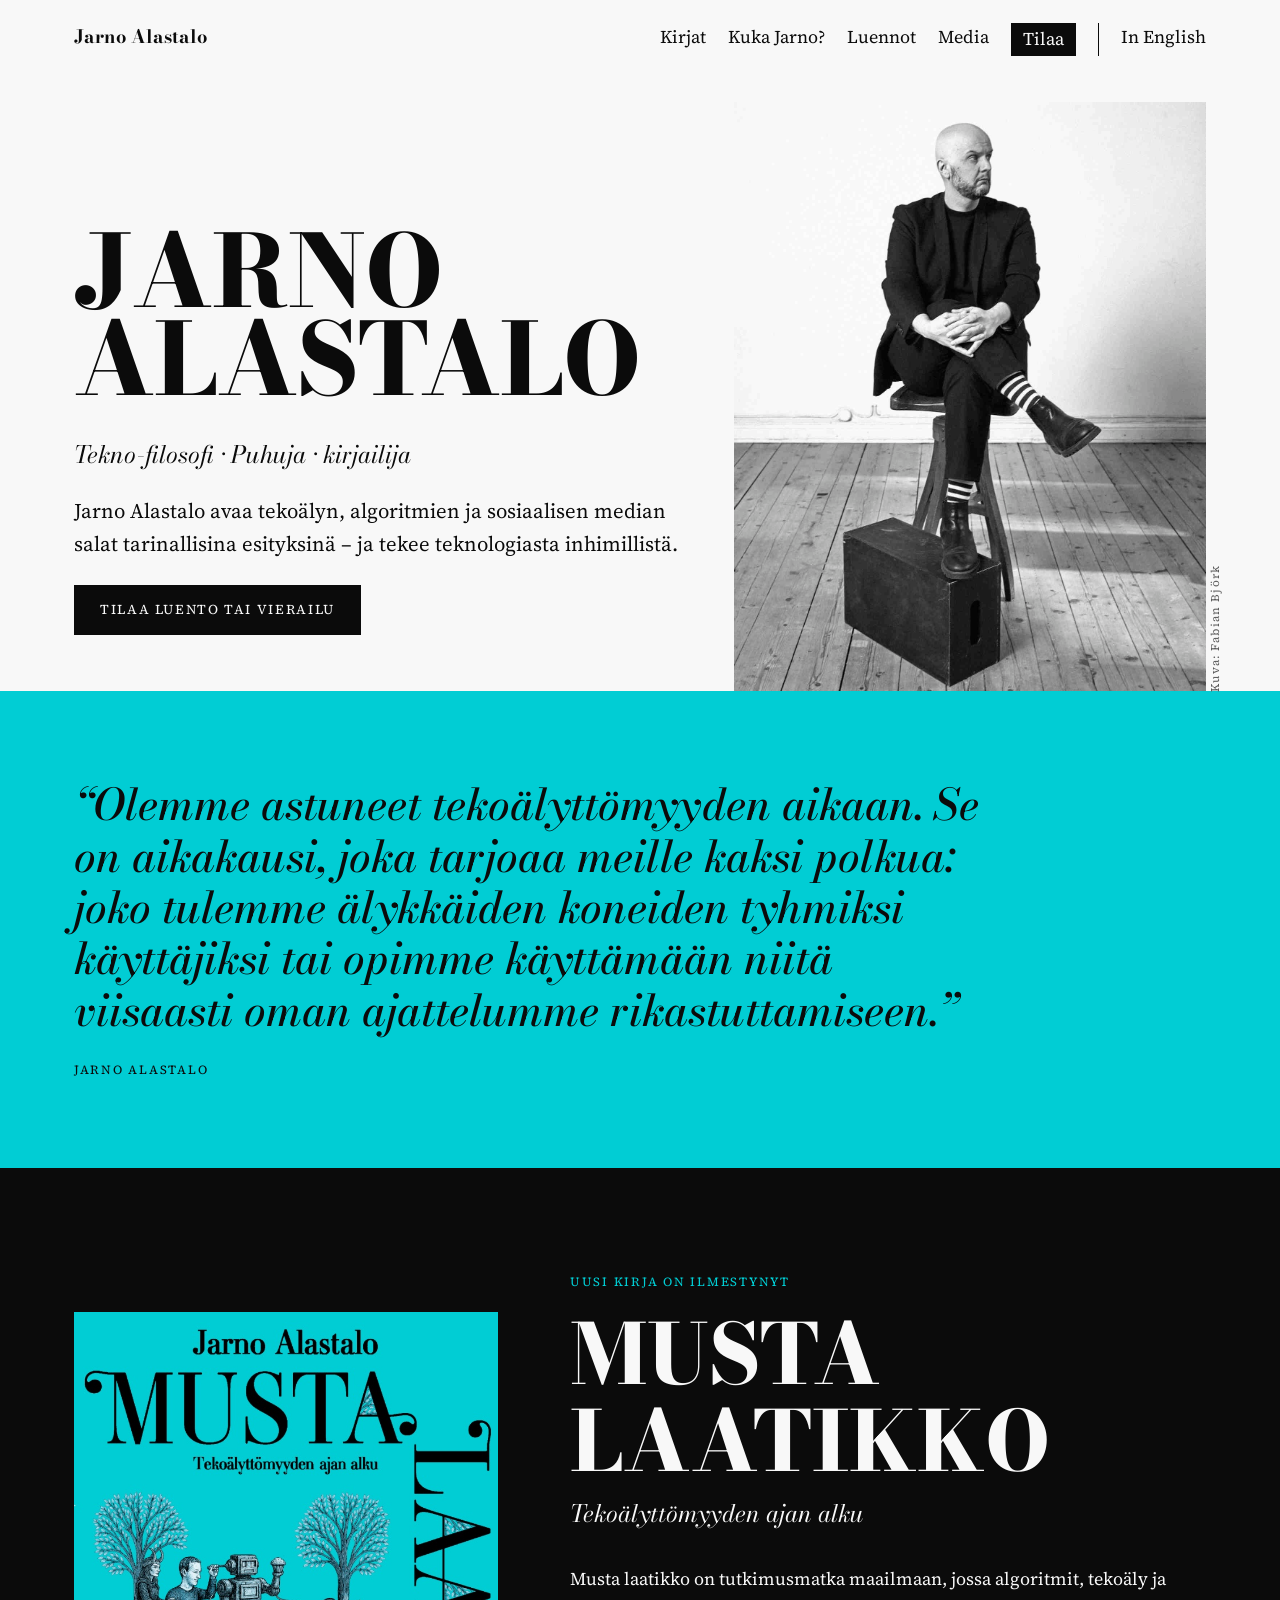
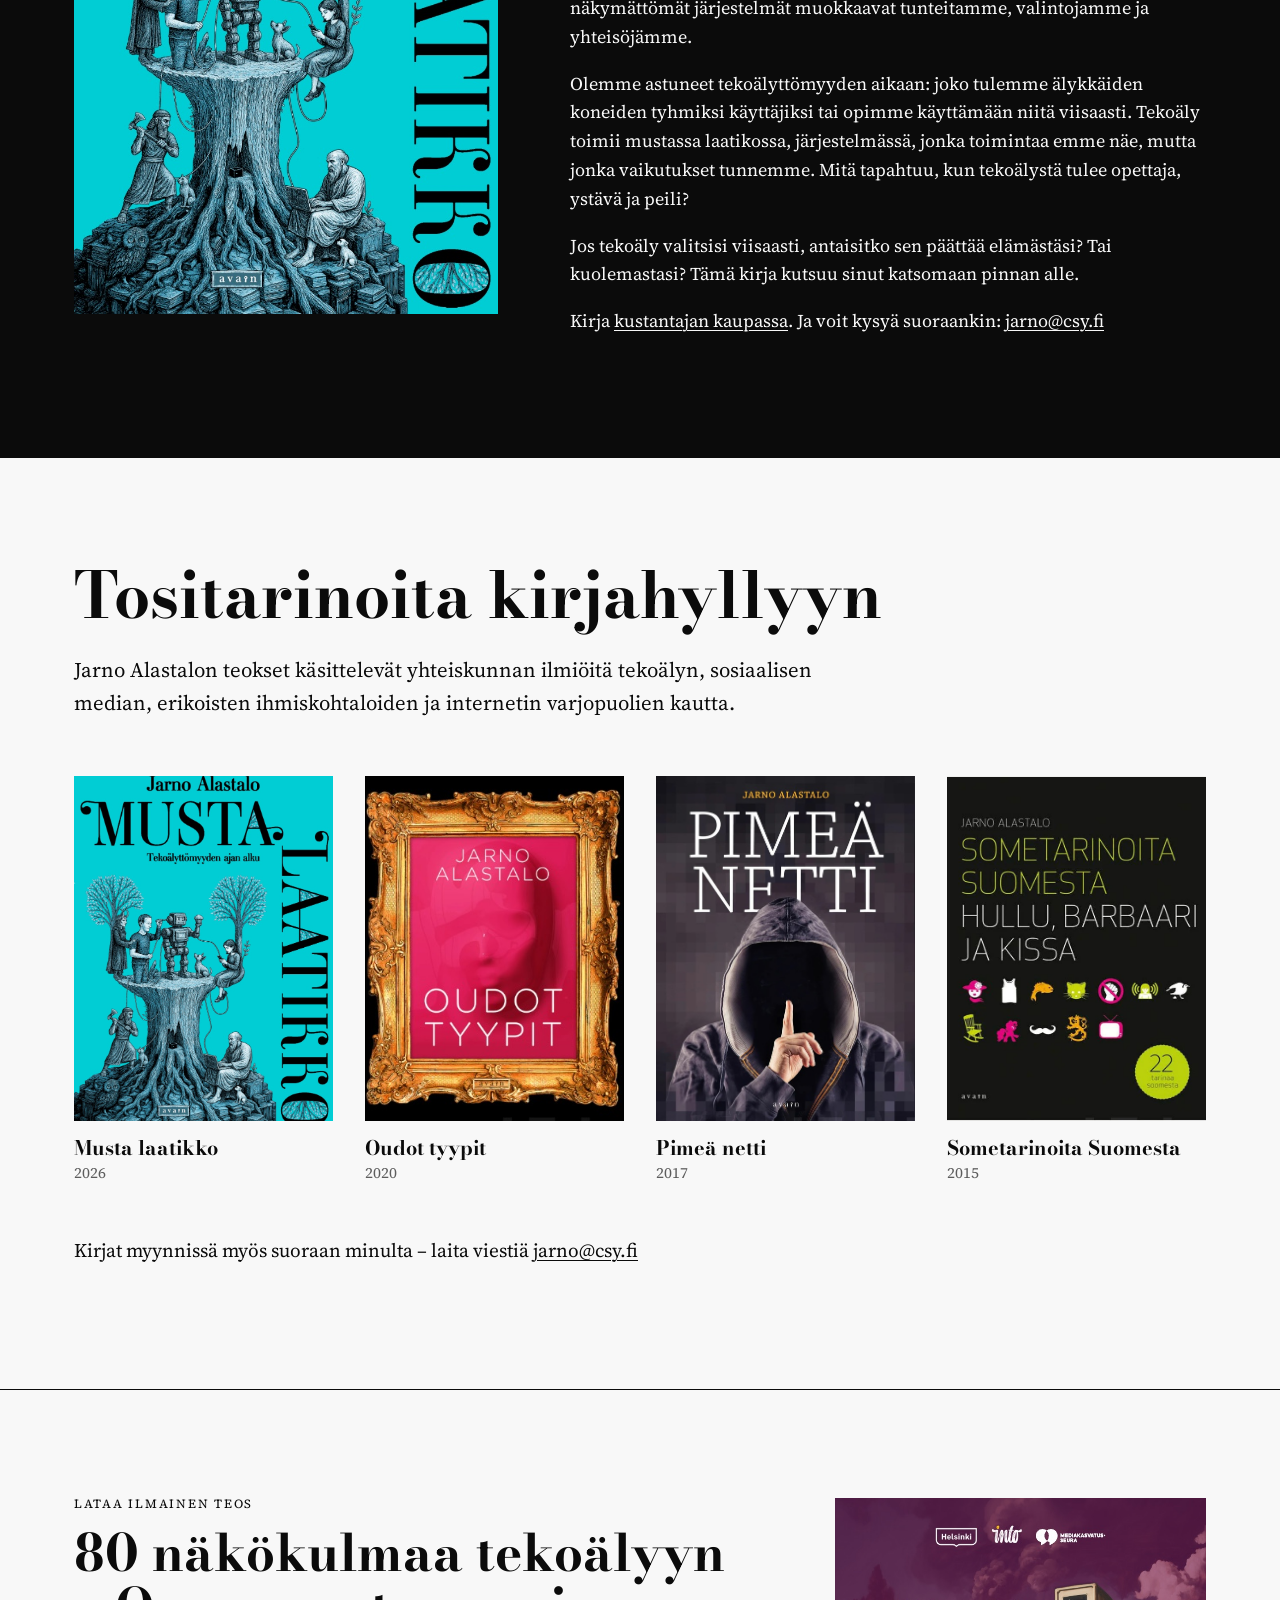
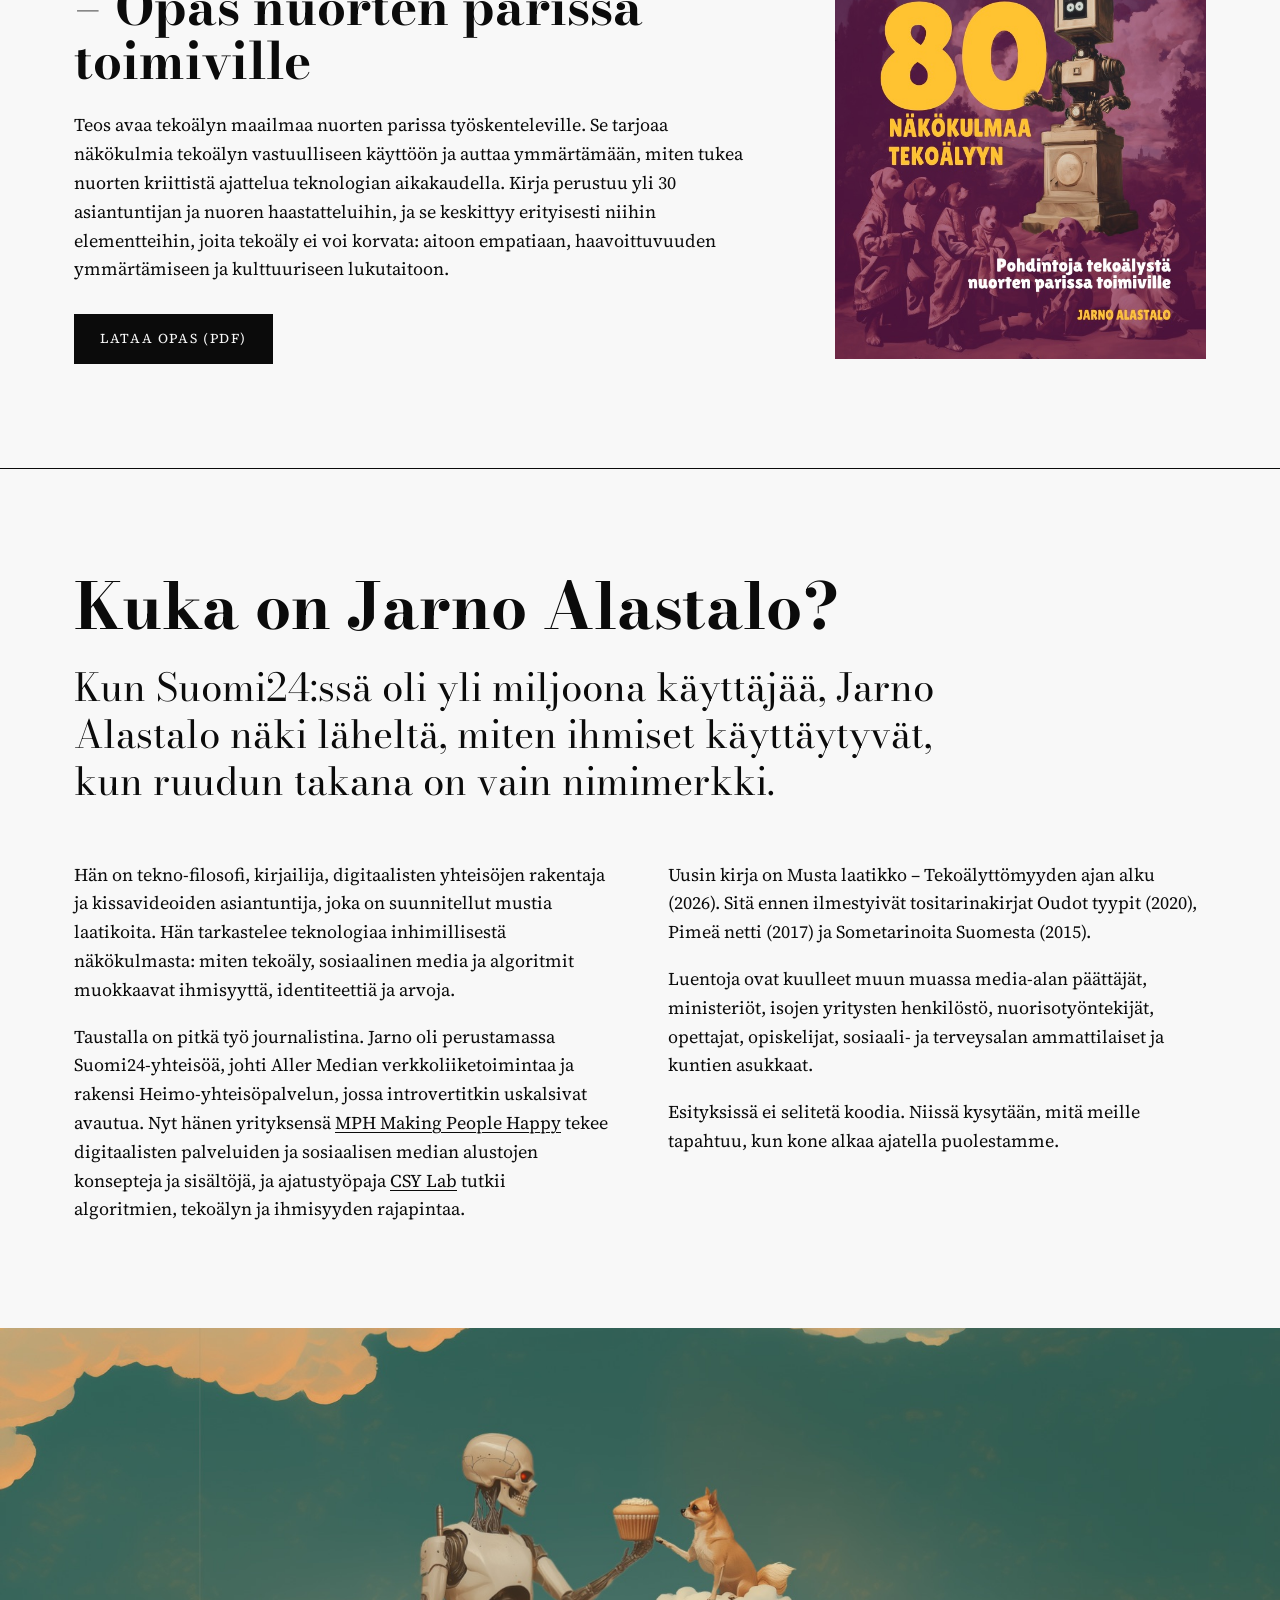
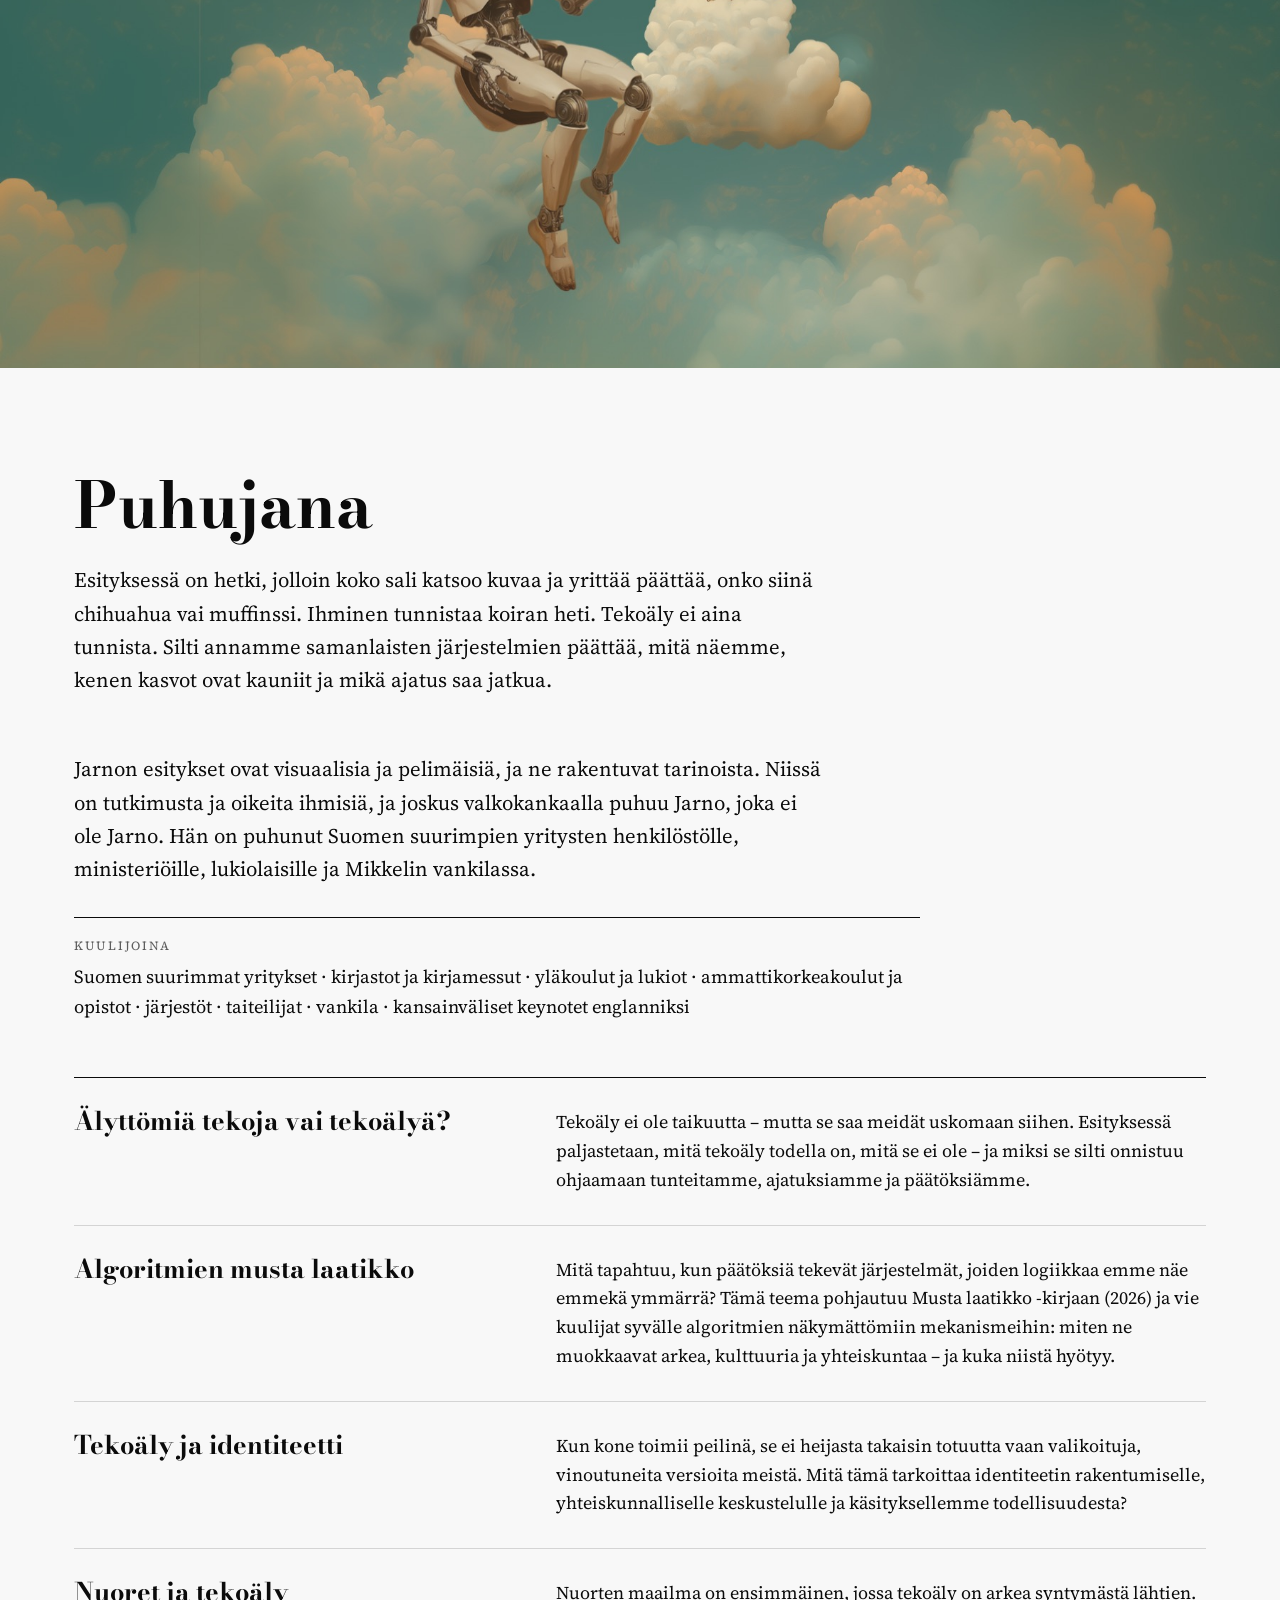
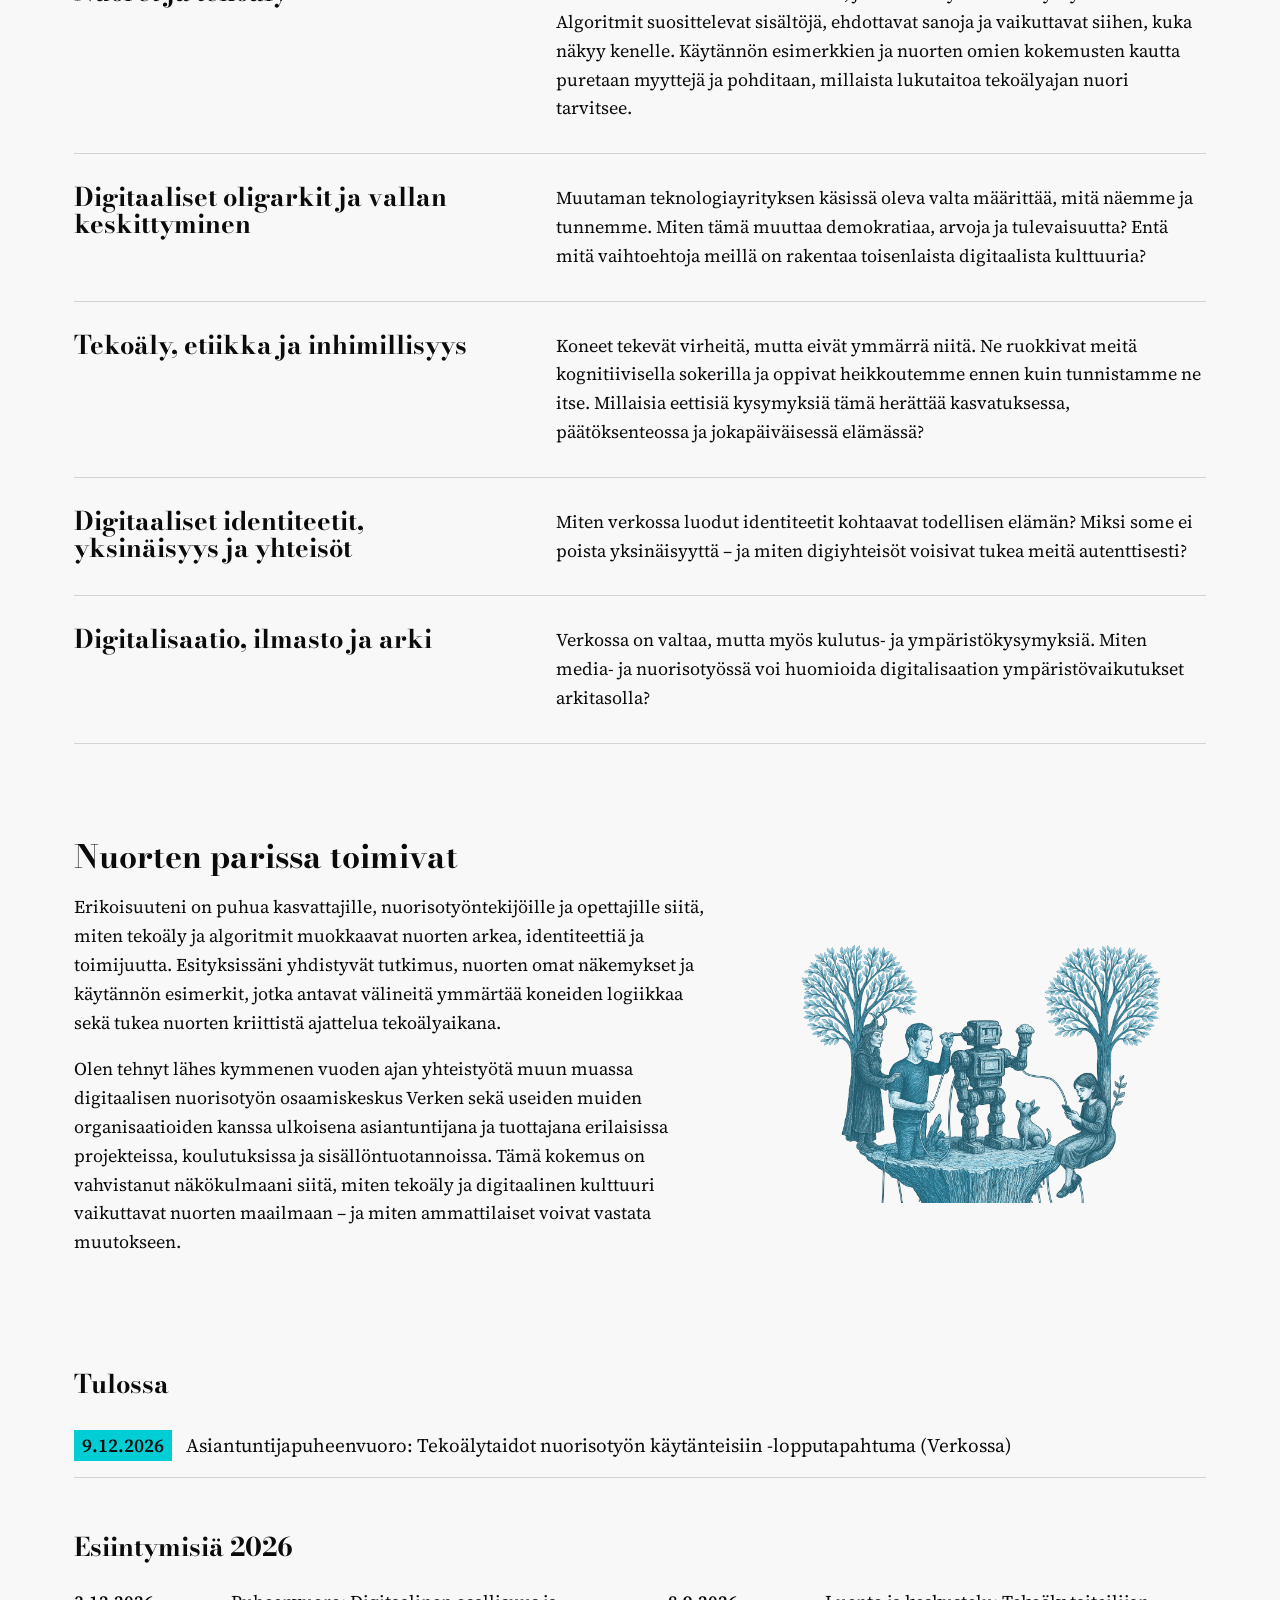
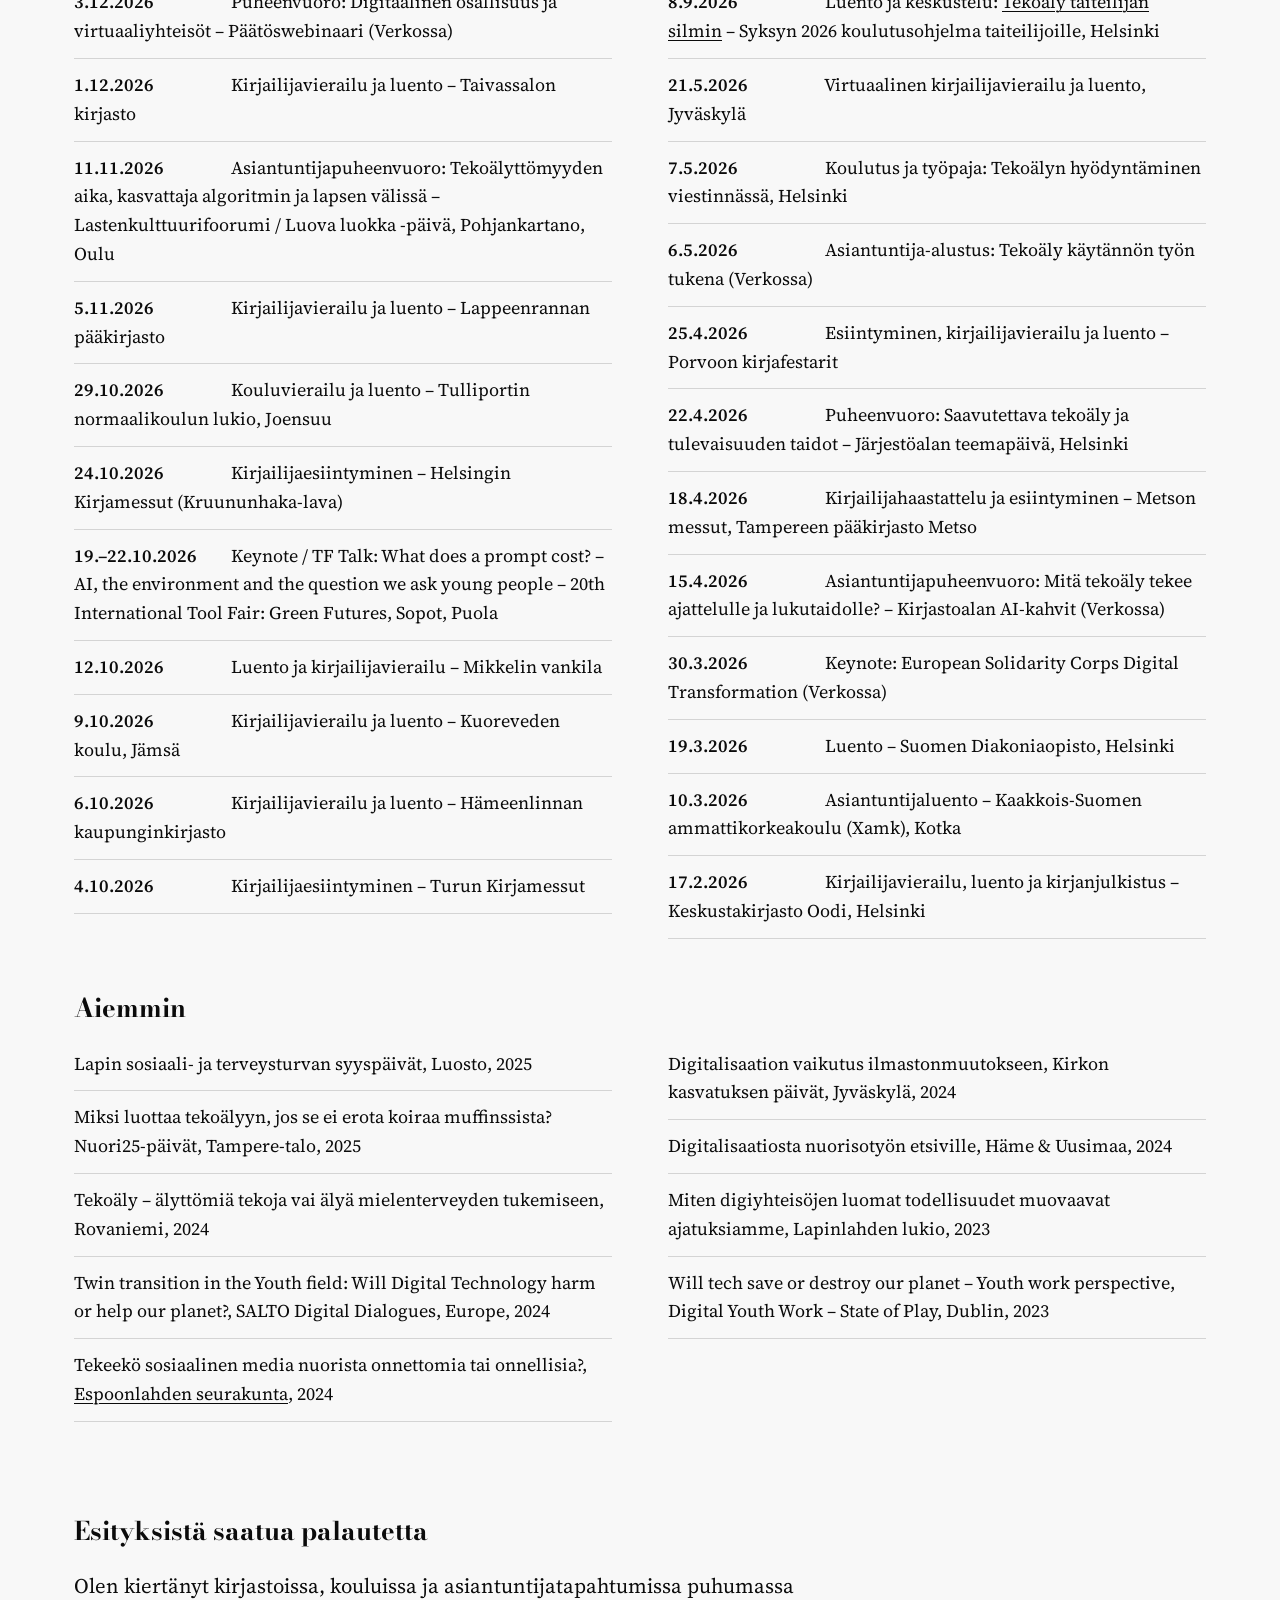
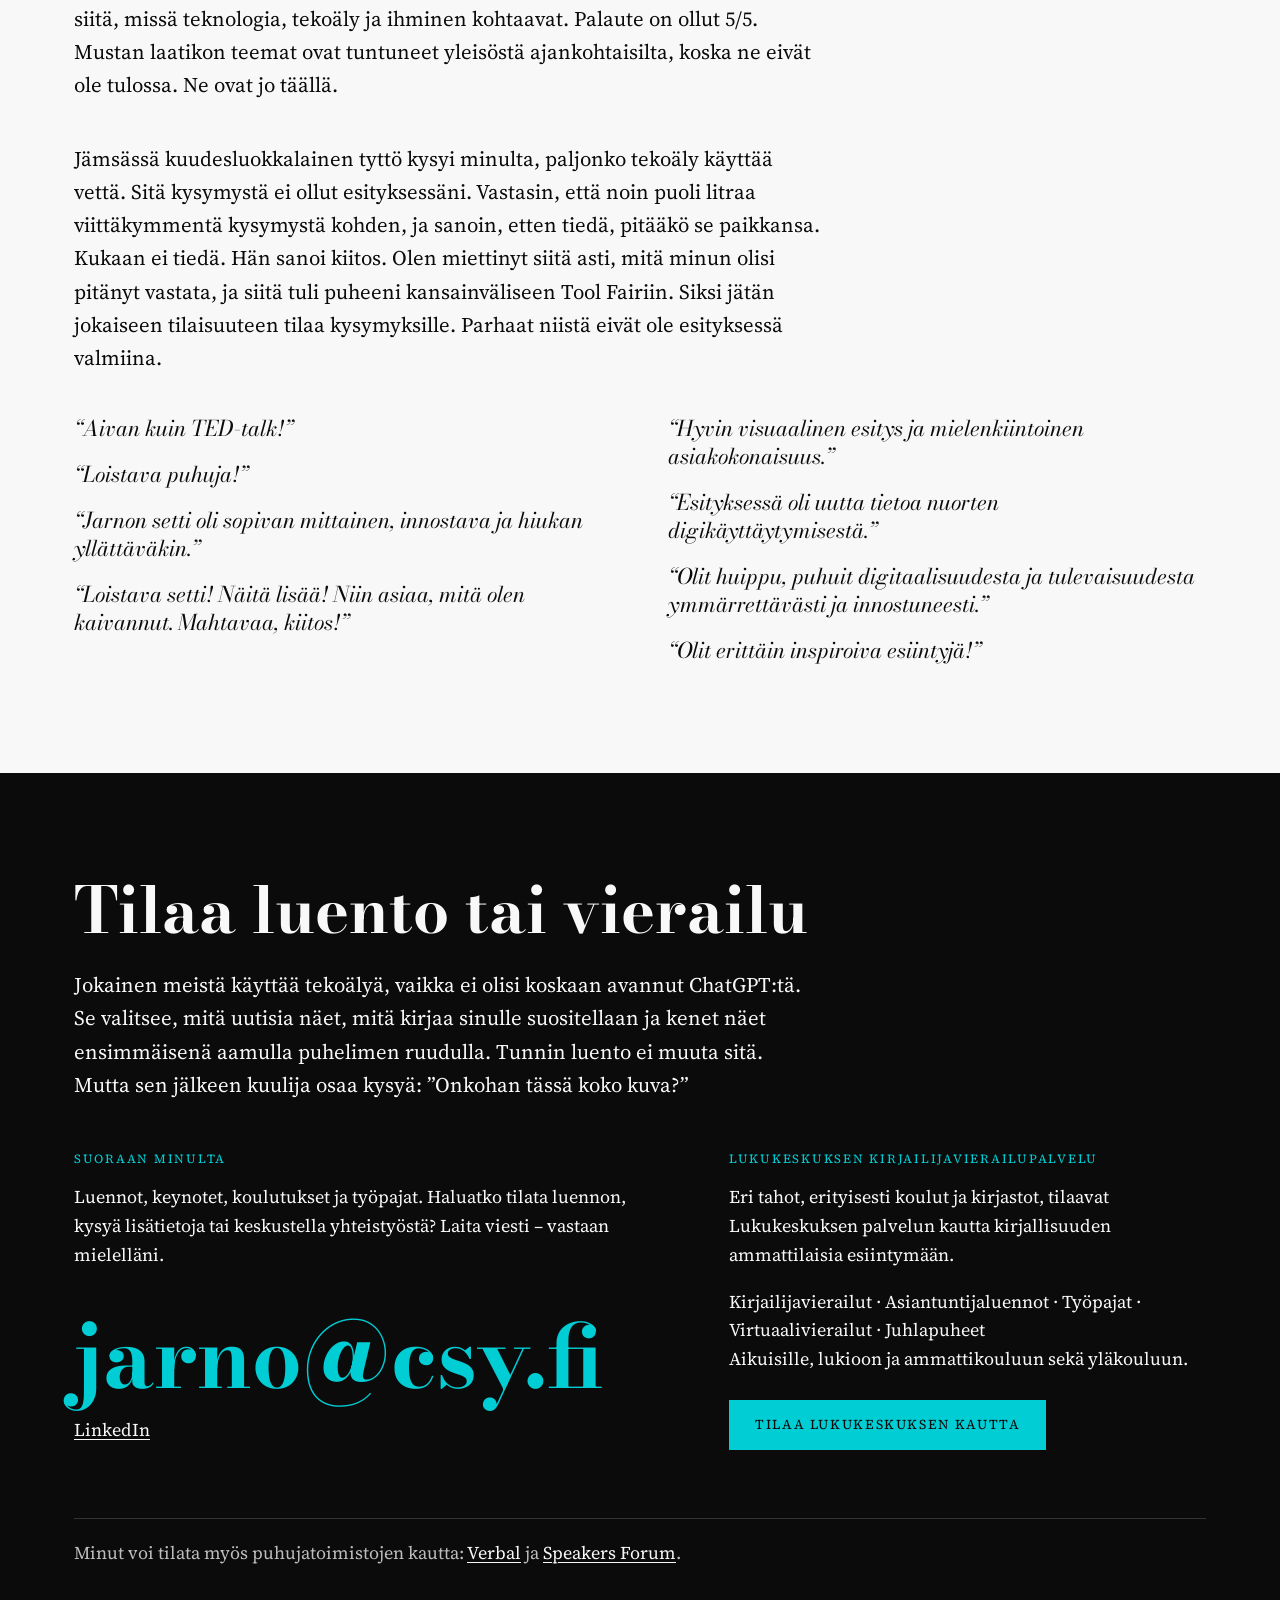
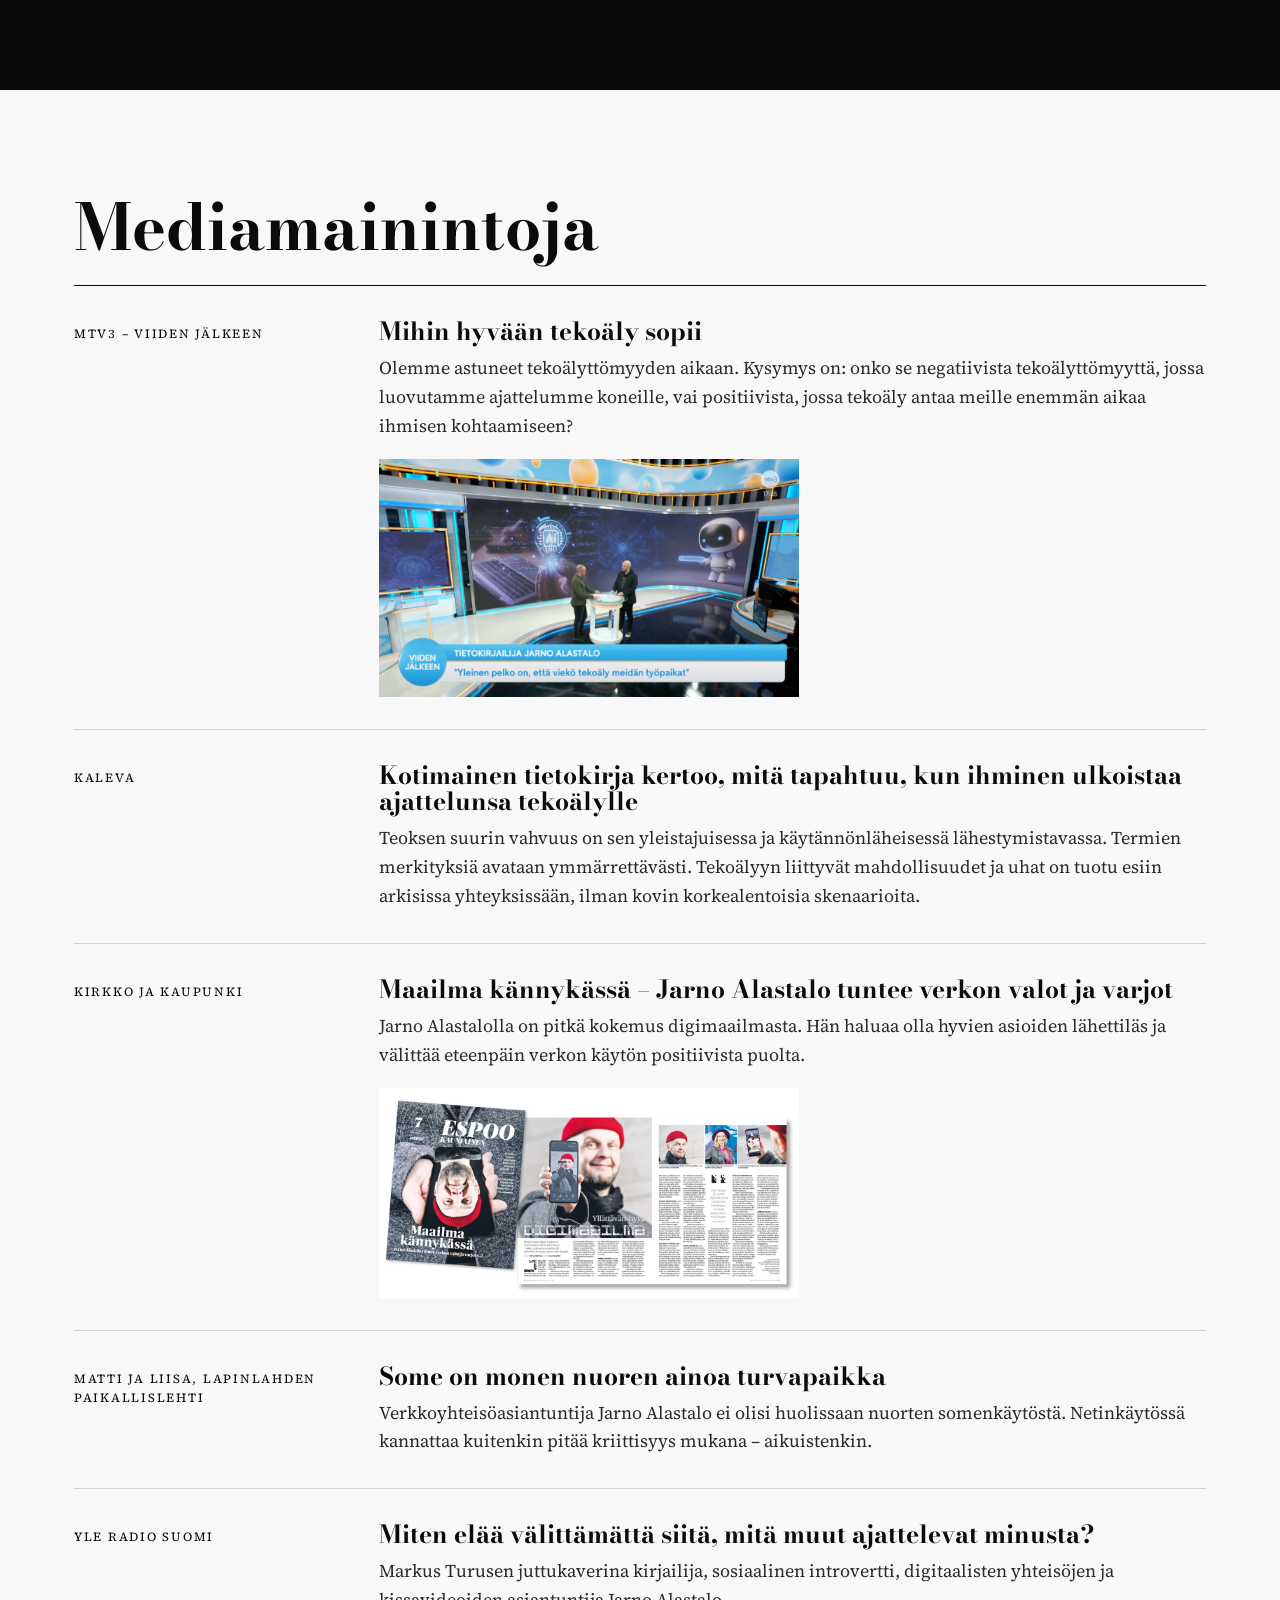
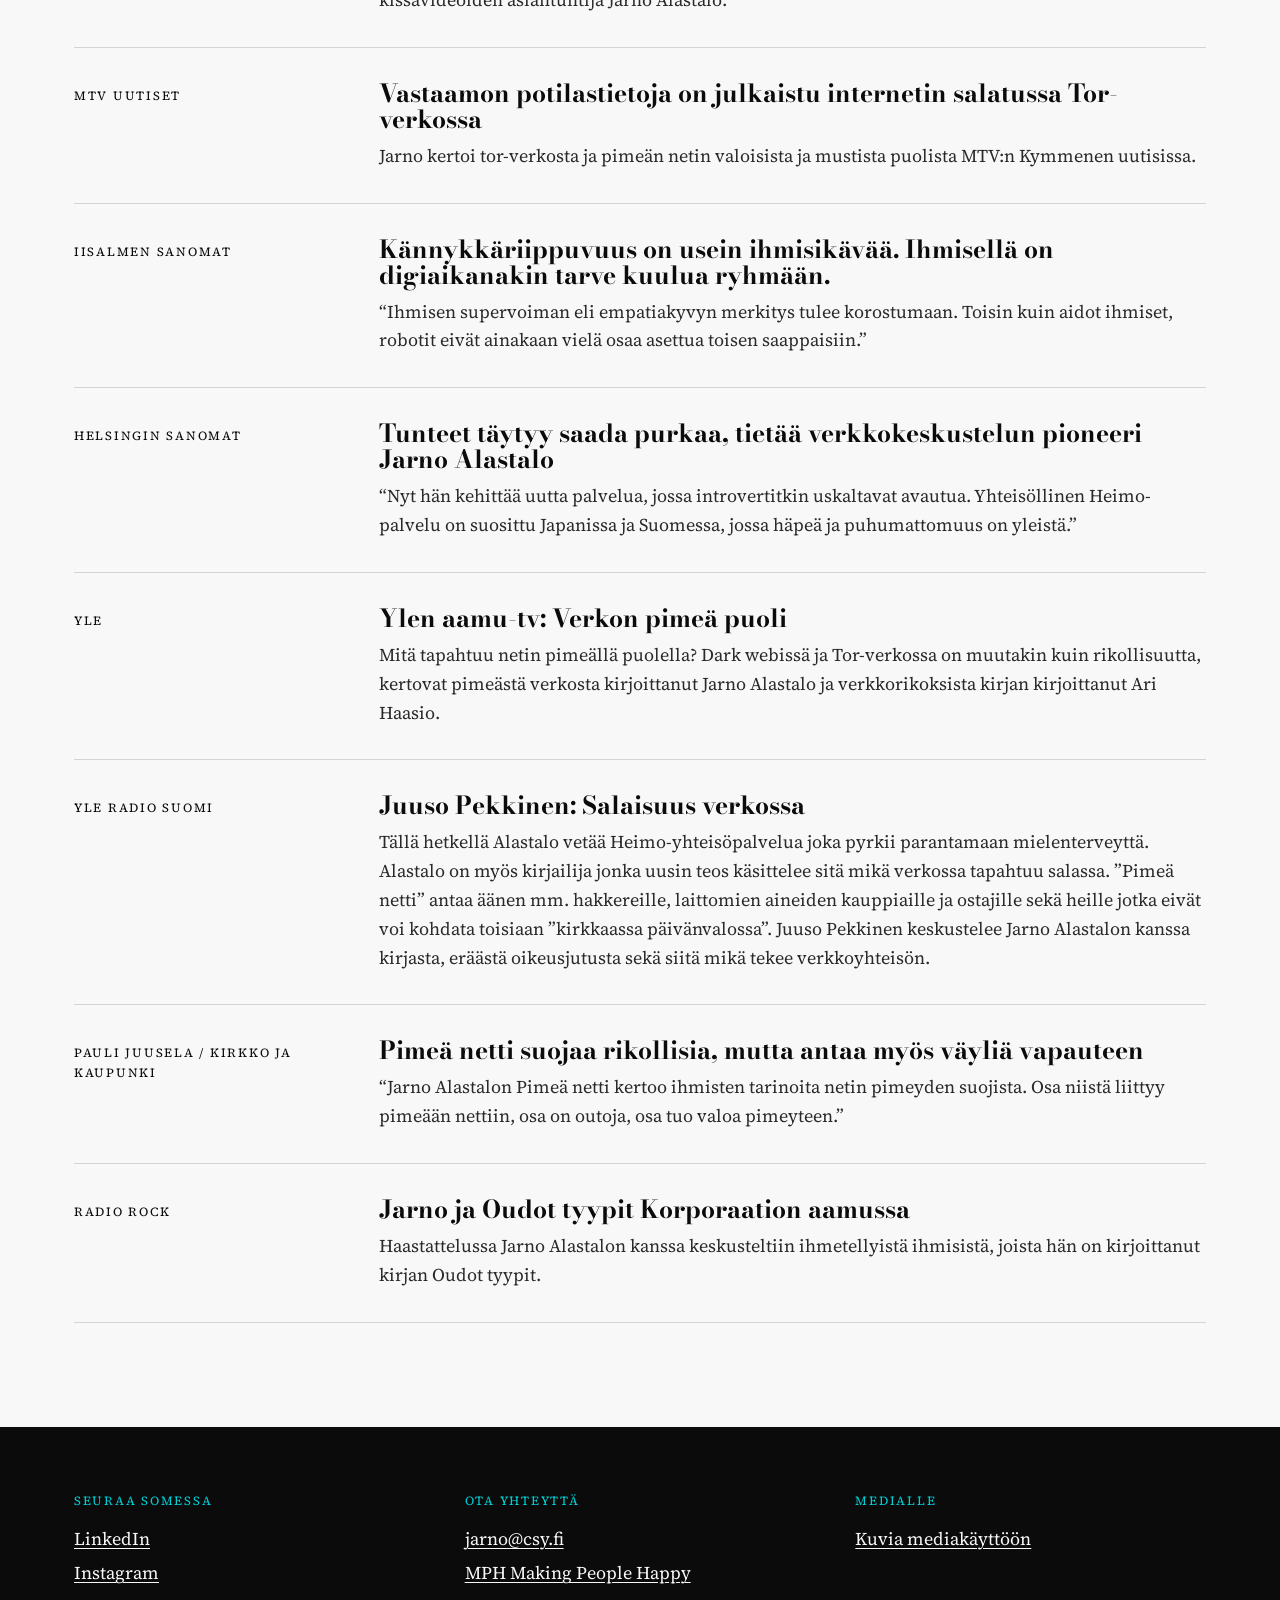
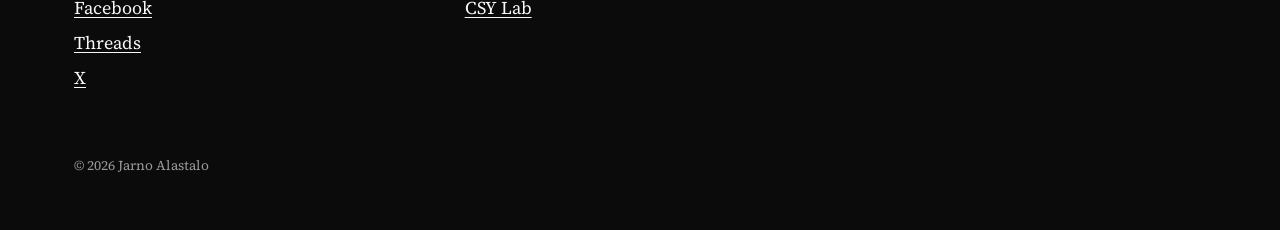
==== commit cfcc465e: "Lisätty Tekoäly taiteilijan silmin (8.9.2026) esiintymisiin Co-Authored-By: Claude Opus 5.5 <noreply" ====
--- a/index.html
+++ b/index.html
@@ -255,7 +255,7 @@
     <h2>Puhujana</h2>
     <p class="johdanto">Esityksessä on hetki, jolloin koko sali katsoo kuvaa ja yrittää päättää, onko siinä chihuahua vai muffinssi. Ihminen tunnistaa koiran heti. Tekoäly ei aina tunnista. Silti annamme samanlaisten järjestelmien päättää, mitä näemme, kenen kasvot ovat kauniit ja mikä ajatus saa jatkua.</p>
     <p class="johdanto">Jarnon esitykset ovat visuaalisia ja pelimäisiä, ja ne rakentuvat tarinoista. Niissä on tutkimusta ja oikeita ihmisiä, ja joskus valkokankaalla puhuu Jarno, joka ei ole Jarno. Hän on puhunut Suomen suurimpien yritysten henkilöstölle, ministeriöille, lukiolaisille ja Mikkelin vankilassa.</p>
-    <p class="kenelle"><span class="pieni">Kuulijoina</span> Suomen suurimmat yritykset · kirjastot ja kirjamessut · yläkoulut ja lukiot · ammattikorkeakoulut ja opistot · järjestöt · vankila · kansainväliset keynotet englanniksi</p>
+    <p class="kenelle"><span class="pieni">Kuulijoina</span> Suomen suurimmat yritykset · kirjastot ja kirjamessut · yläkoulut ja lukiot · ammattikorkeakoulut ja opistot · järjestöt · taiteilijat · vankila · kansainväliset keynotet englanniksi</p>
 
     <ul class="teemat">
       <li><h3>Älyttömiä tekoja vai tekoälyä?</h3><p>Tekoäly ei ole taikuutta – mutta se saa meidät uskomaan siihen. Esityksessä paljastetaan, mitä tekoäly todella on, mitä se ei ole – ja miksi se silti onnistuu ohjaamaan tunteitamme, ajatuksiamme ja päätöksiämme.</p></li>
@@ -295,6 +295,7 @@
           <li data-pvm="2026-10-09"><span class="pvm">9.10.2026</span> Kirjailijavierailu ja luento – Kuoreveden koulu, Jämsä</li>
           <li data-pvm="2026-10-06"><span class="pvm">6.10.2026</span> Kirjailijavierailu ja luento – Hämeenlinnan kaupunginkirjasto</li>
           <li data-pvm="2026-10-04"><span class="pvm">4.10.2026</span> Kirjailijaesiintyminen – Turun Kirjamessut</li>
+          <li data-pvm="2026-09-08"><span class="pvm">8.9.2026</span> Luento ja keskustelu: <a href="https://csy.fi/taiteilijoille/">Tekoäly taiteilijan silmin</a> – Syksyn 2026 koulutusohjelma taiteilijoille, Helsinki</li>
           <li data-pvm="2026-05-21"><span class="pvm">21.5.2026</span> Virtuaalinen kirjailijavierailu ja luento, Jyväskylä</li>
           <li data-pvm="2026-05-07"><span class="pvm">7.5.2026</span> Koulutus ja työpaja: Tekoälyn hyödyntäminen viestinnässä, Helsinki</li>
           <li data-pvm="2026-05-06"><span class="pvm">6.5.2026</span> Asiantuntija-alustus: Tekoäly käytännön työn tukena (Verkossa)</li>
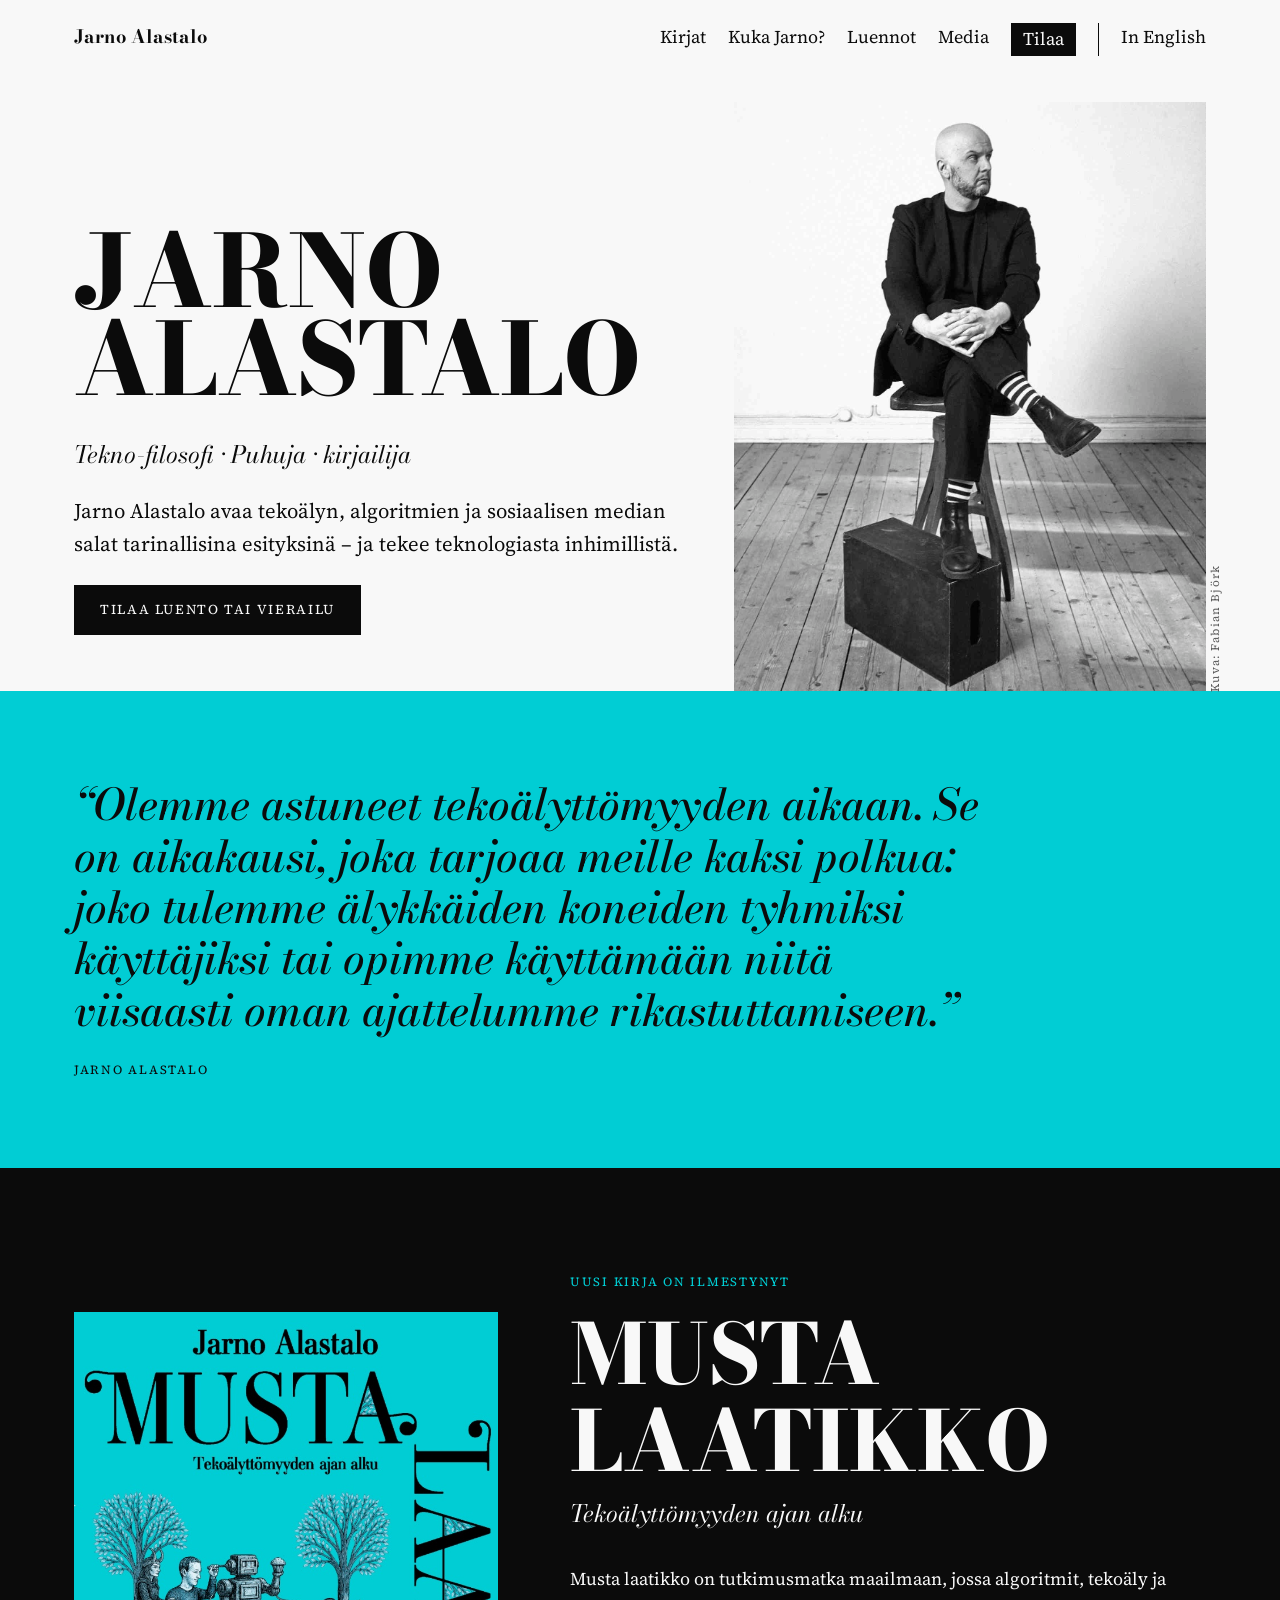
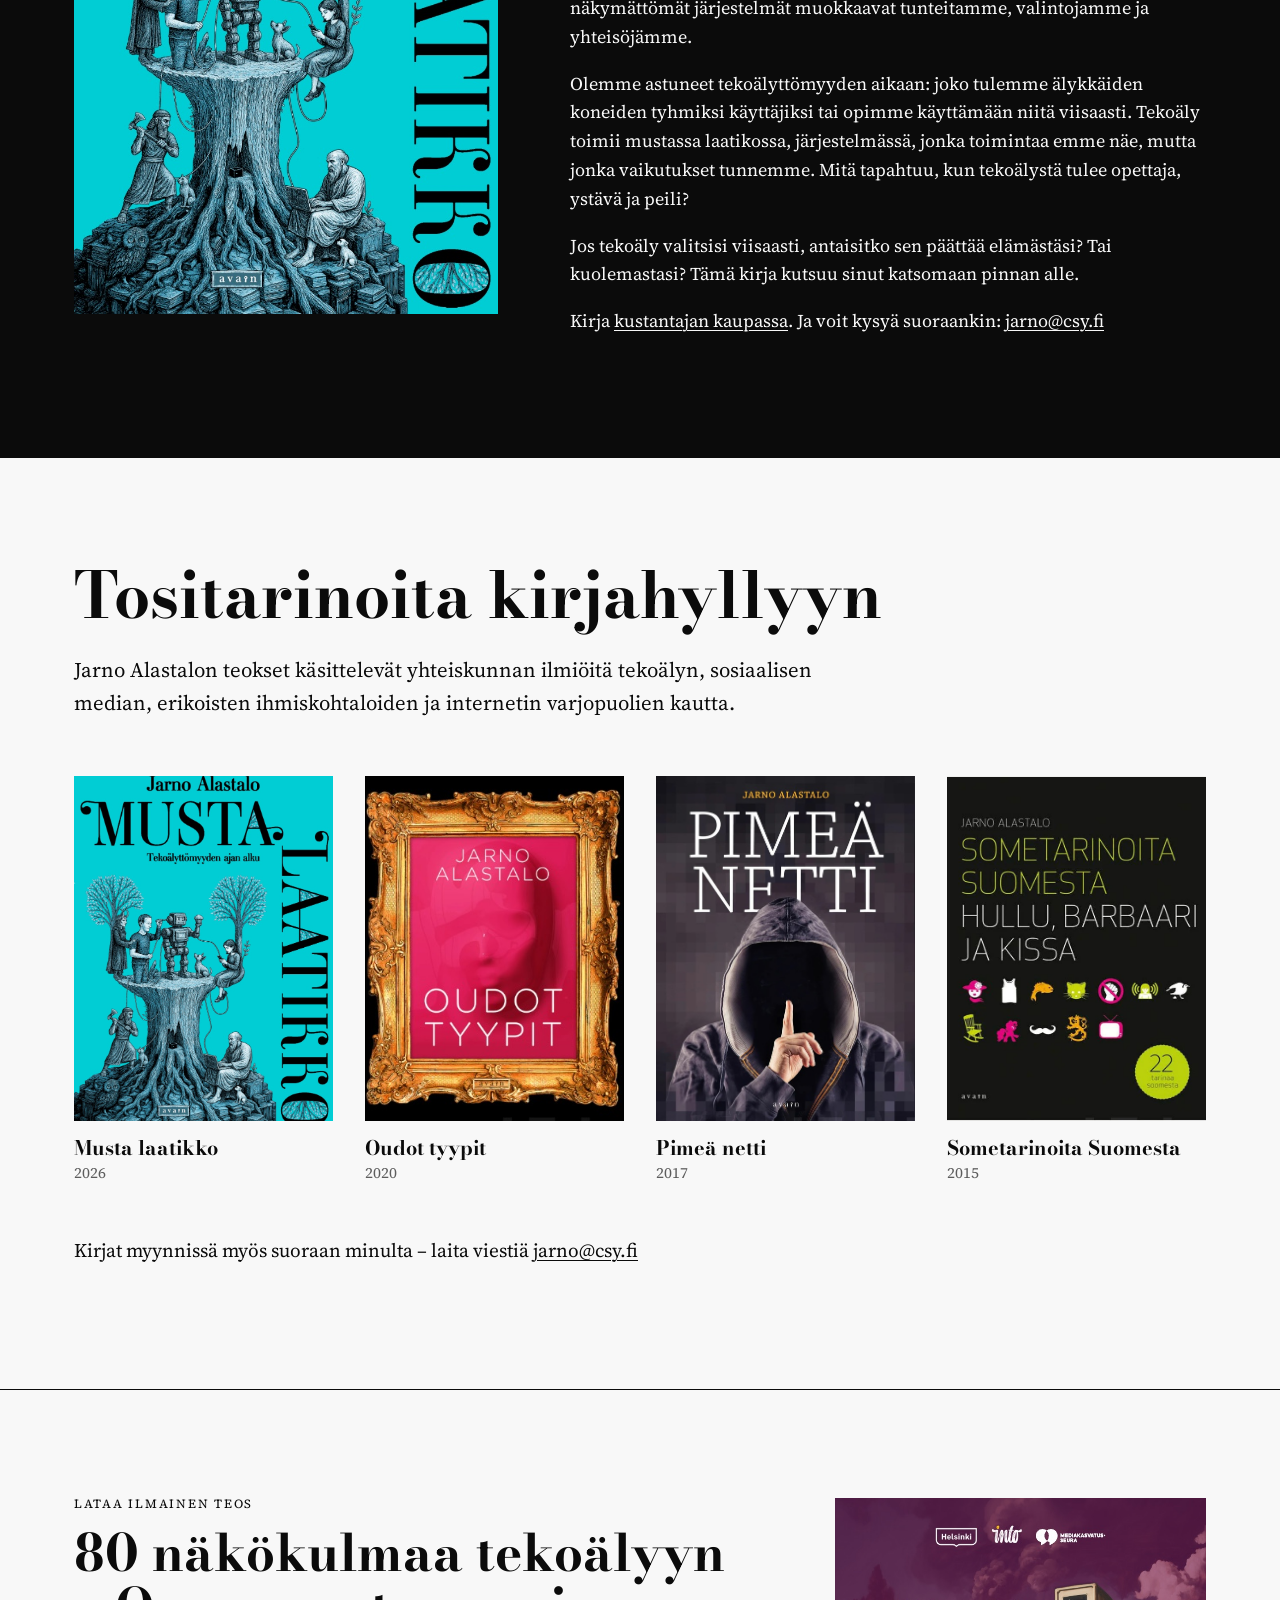
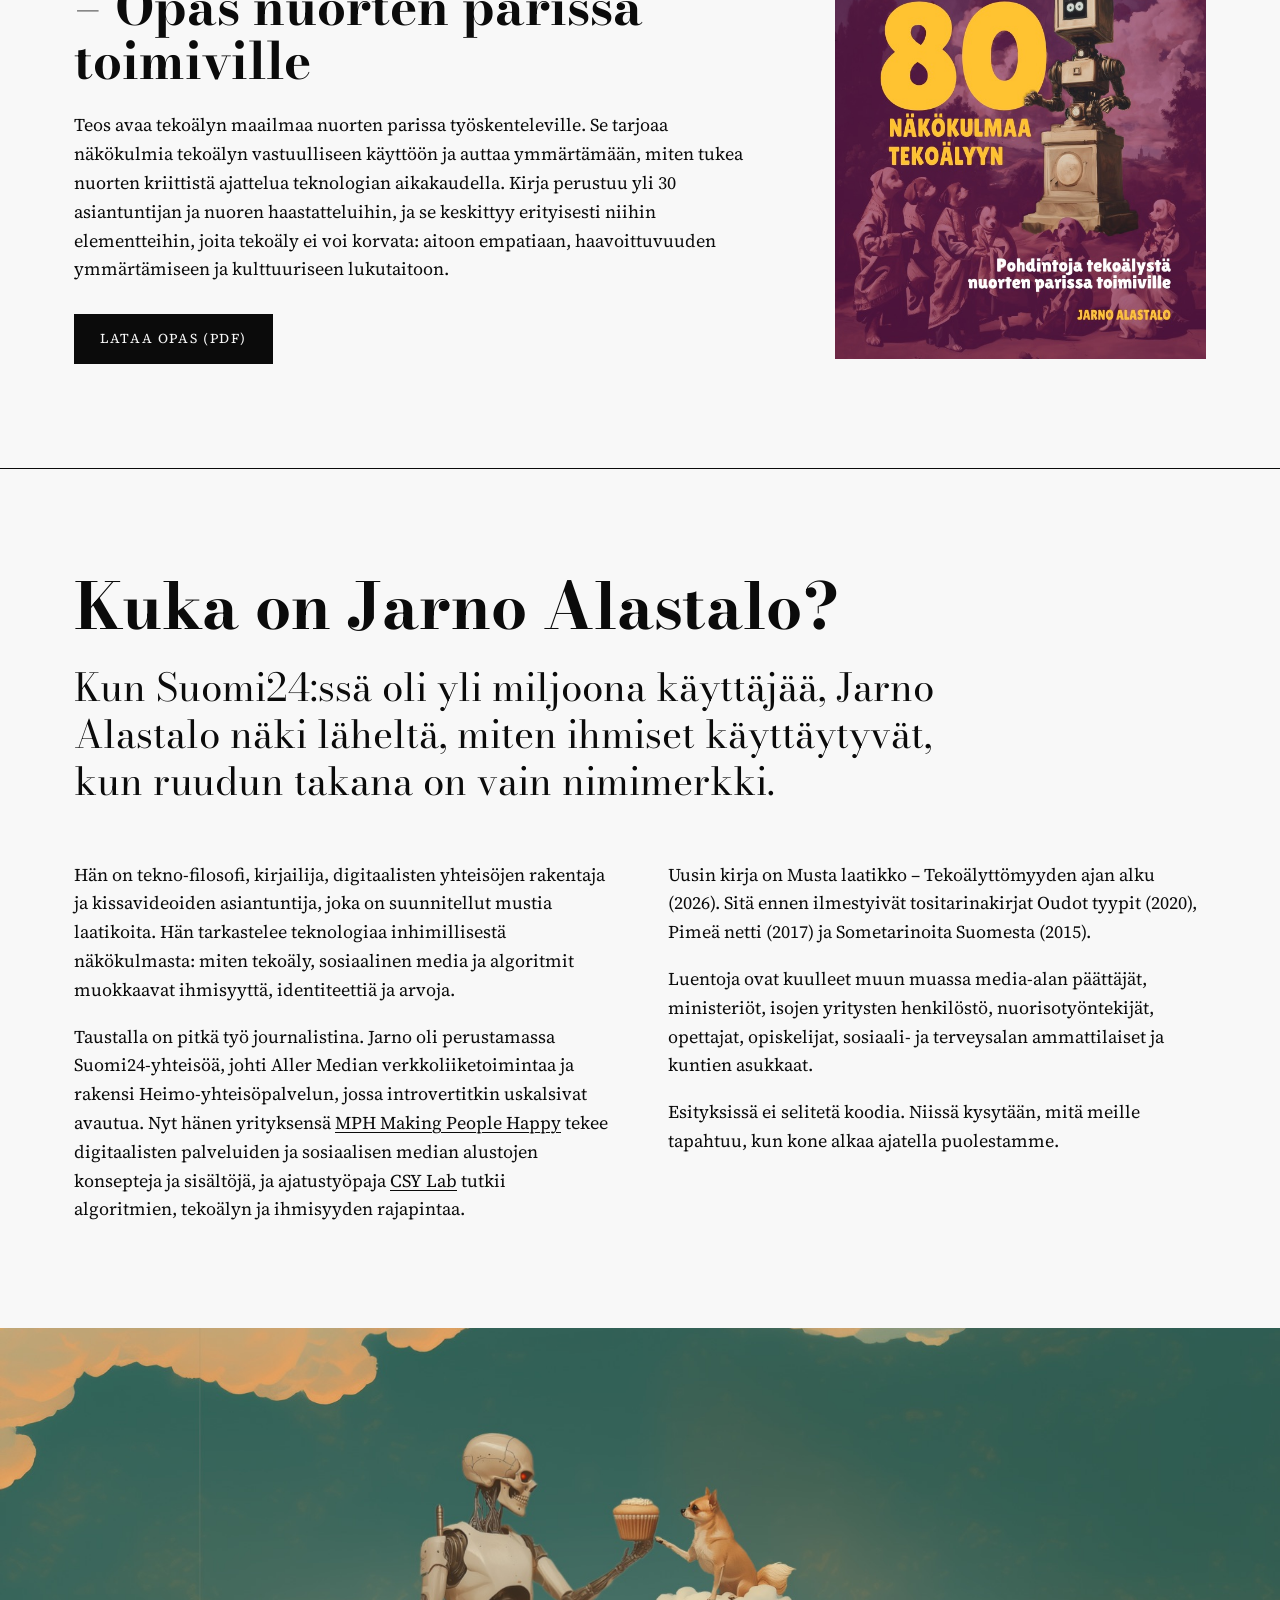
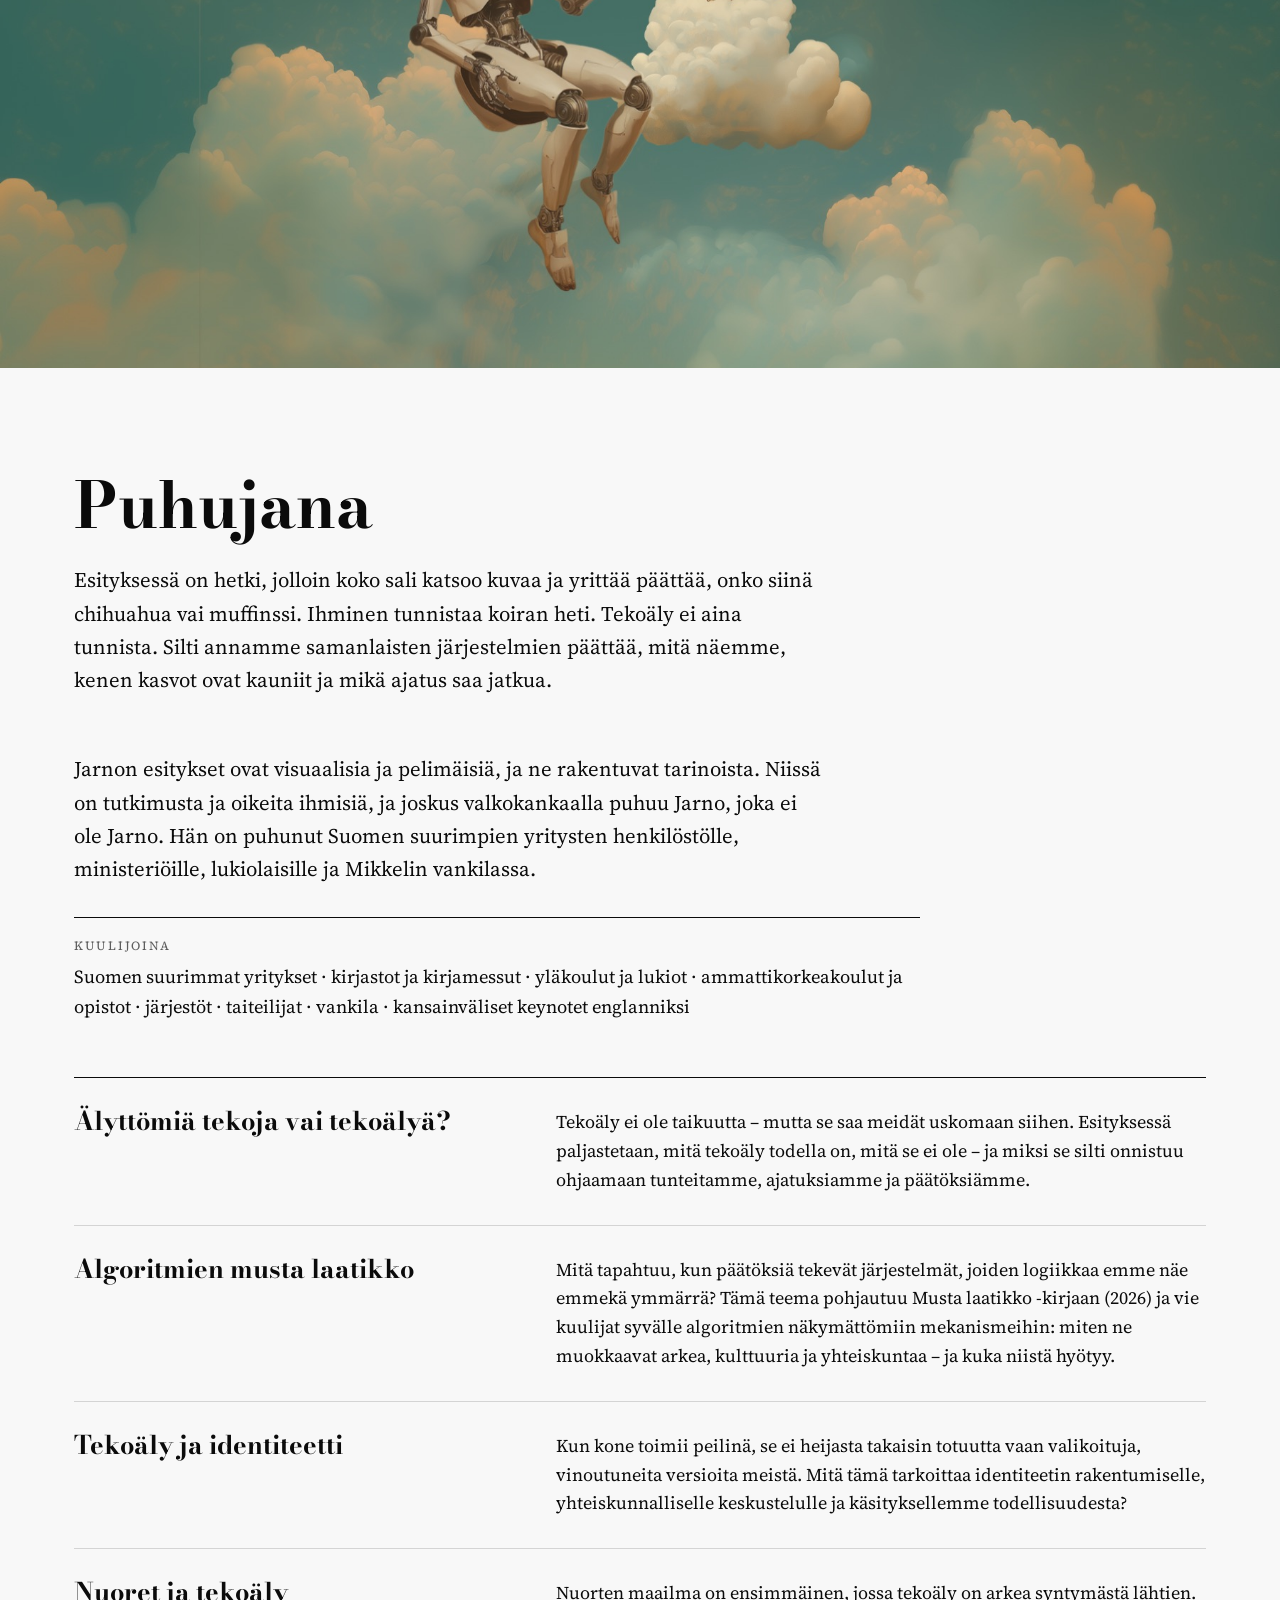
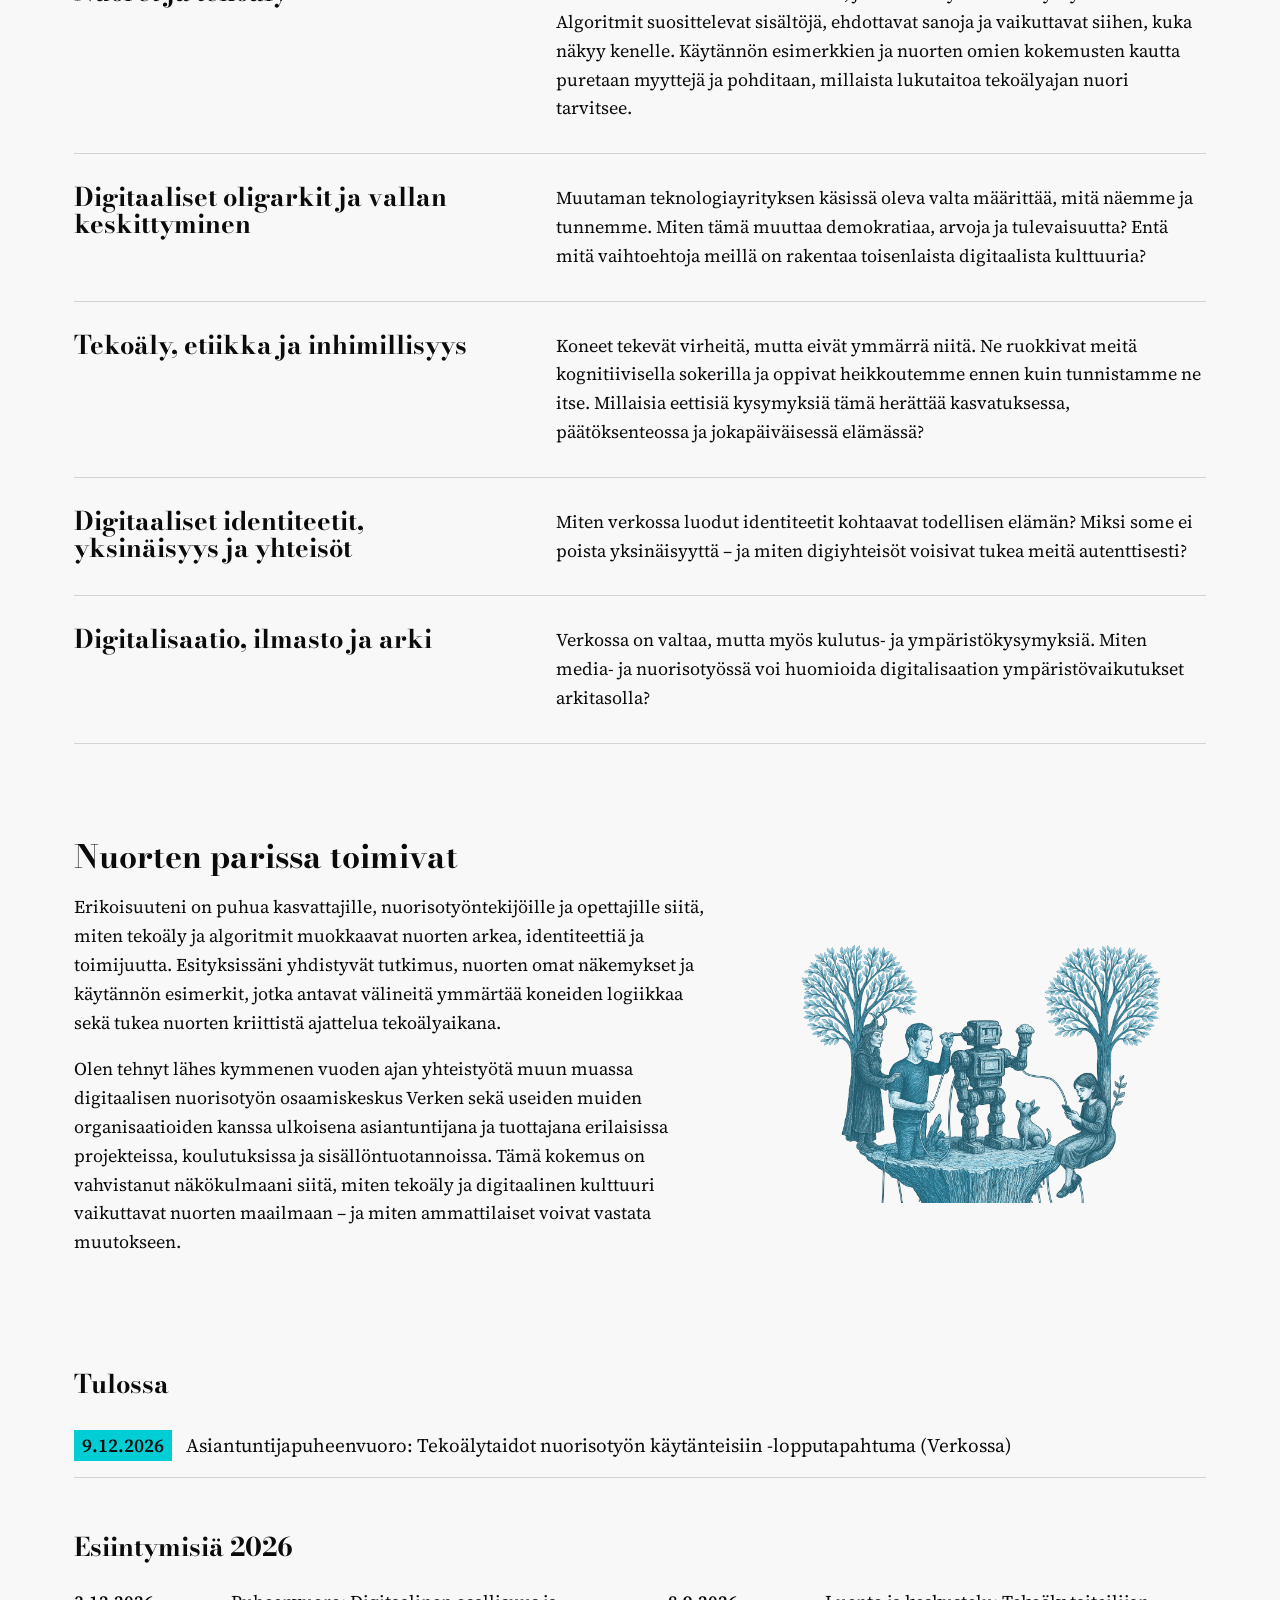
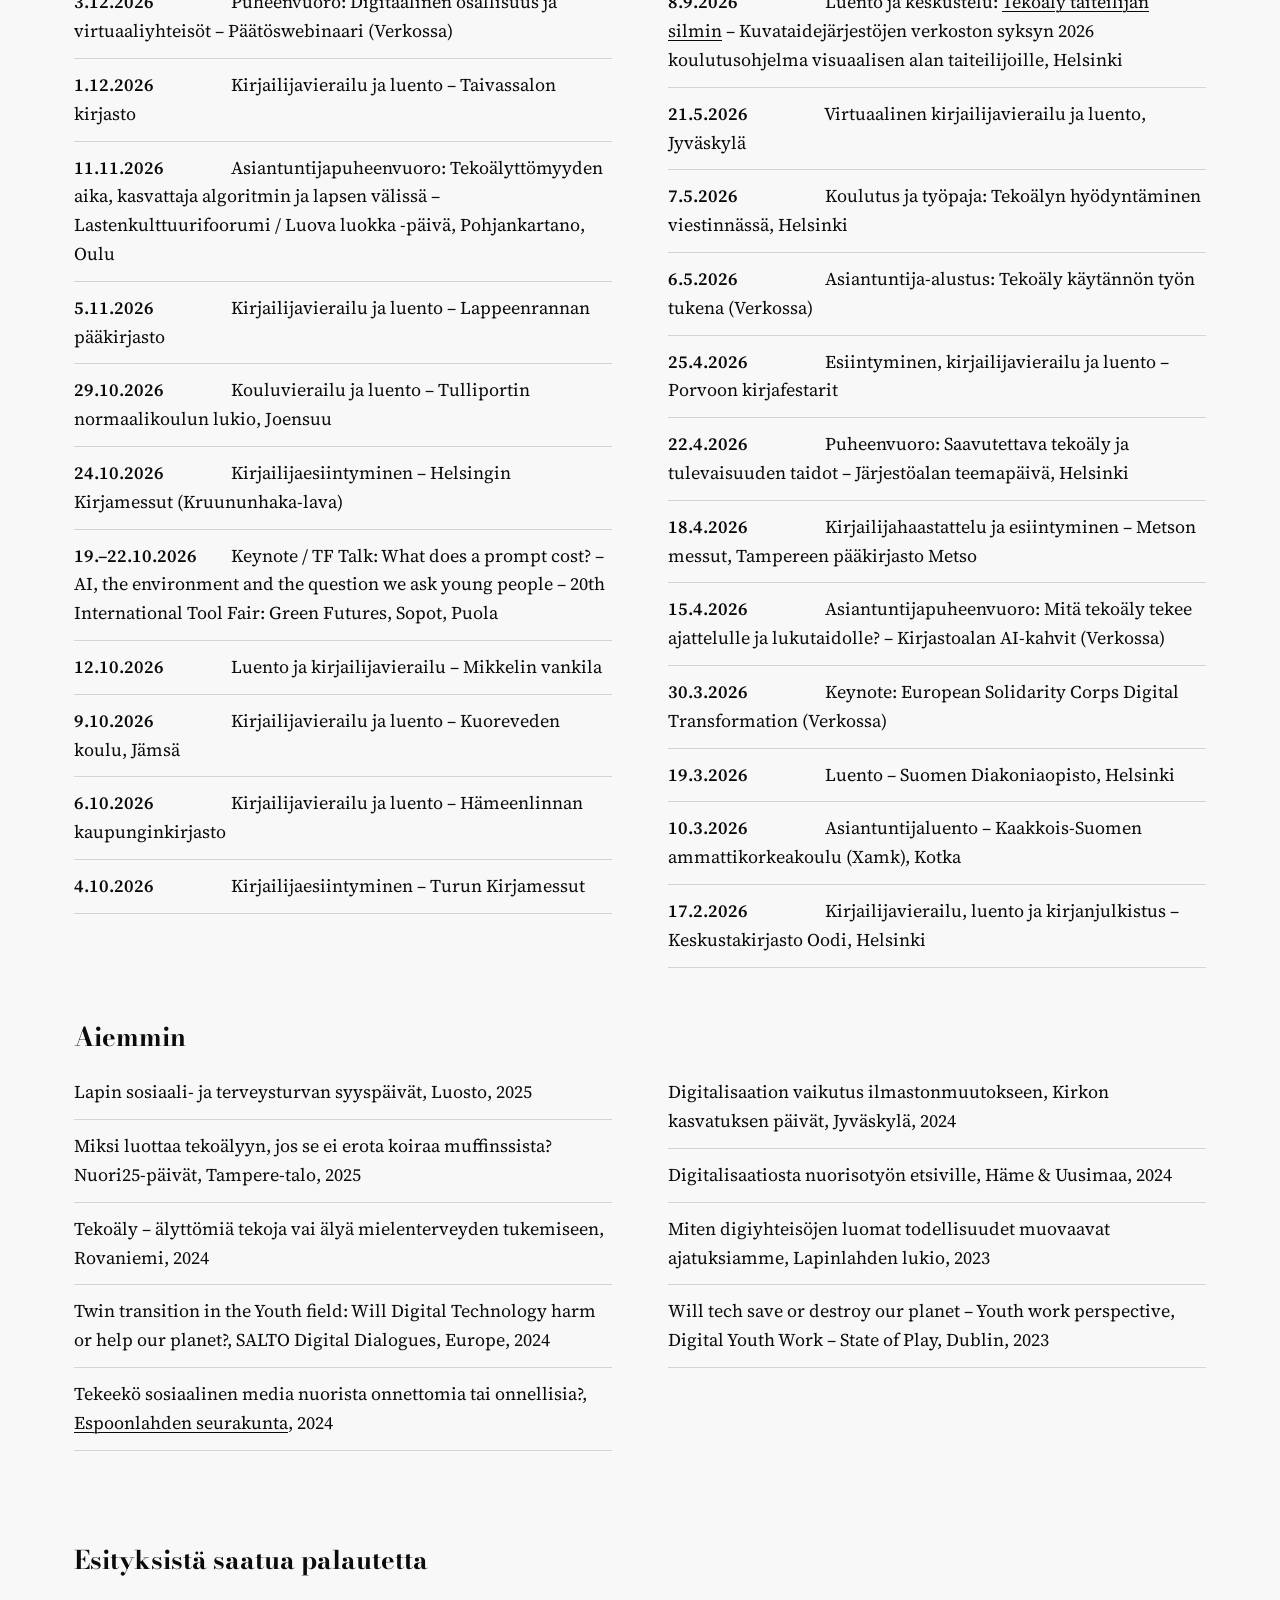
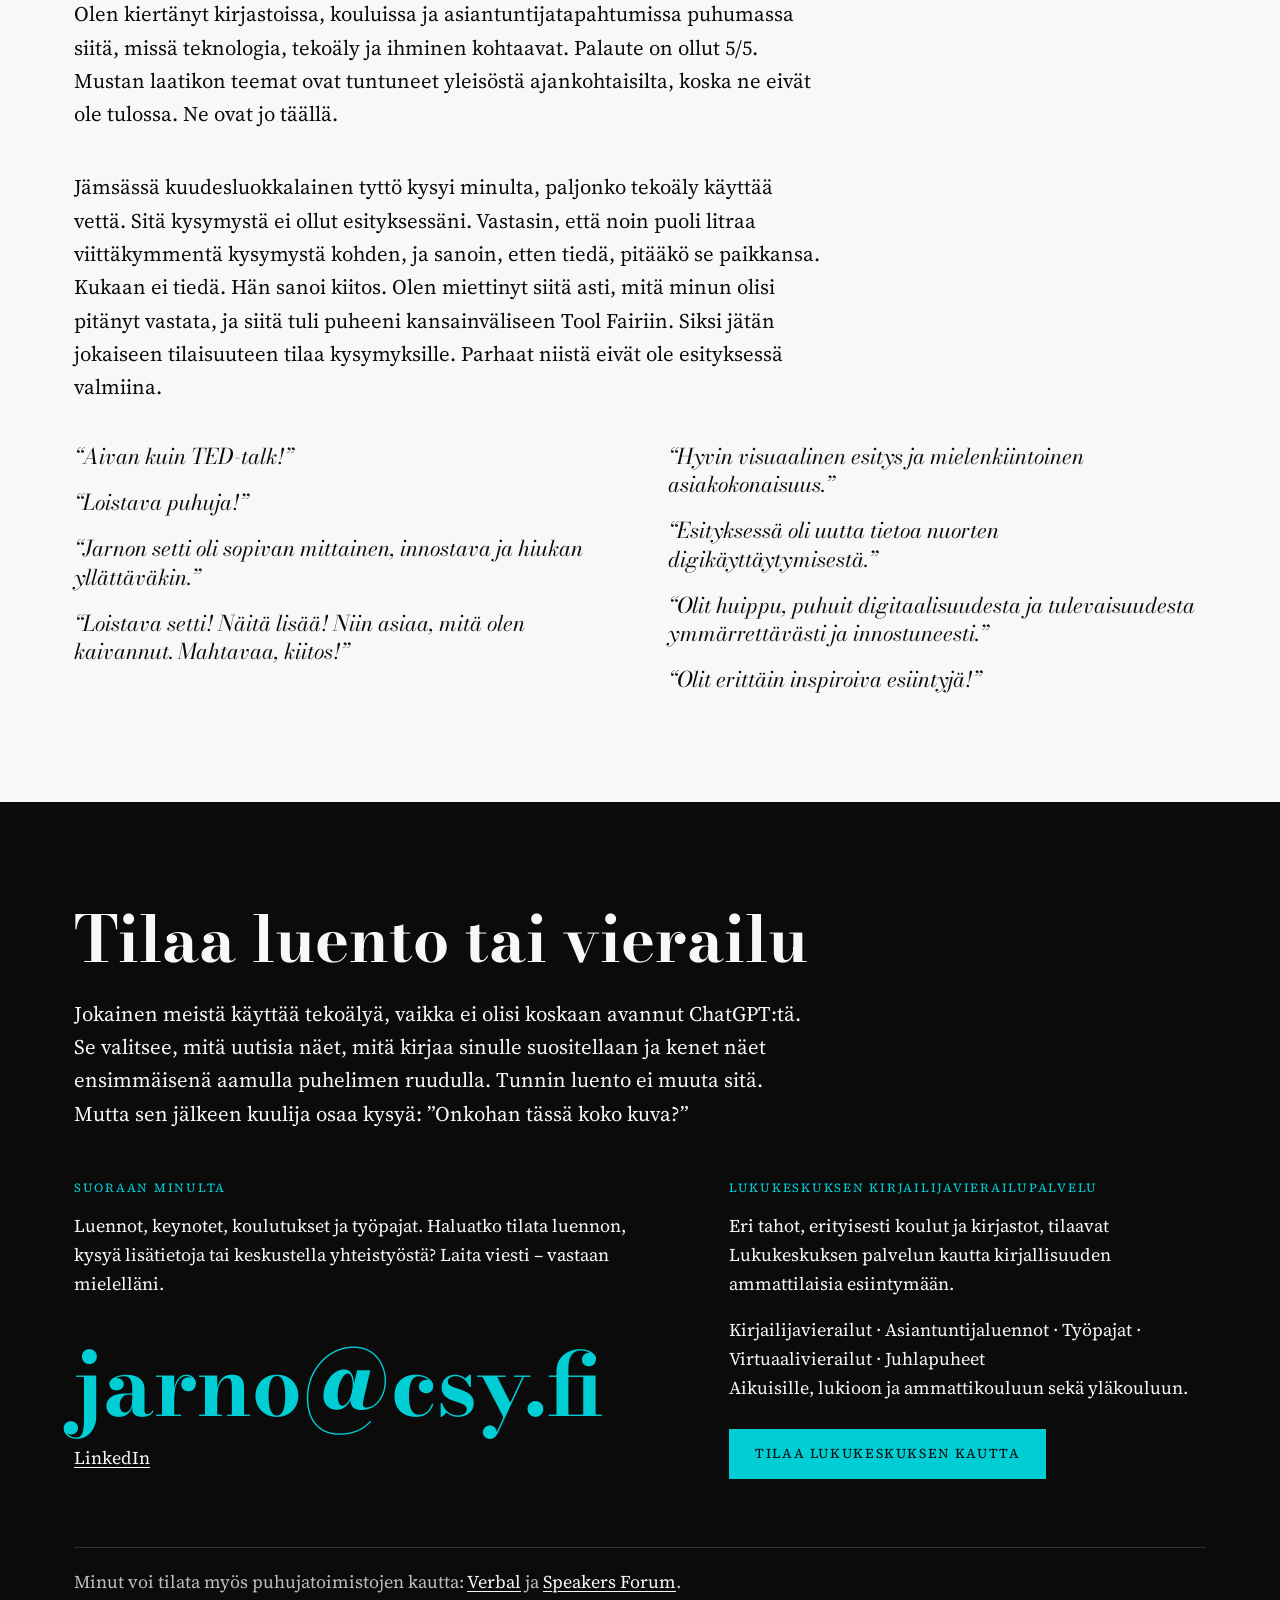
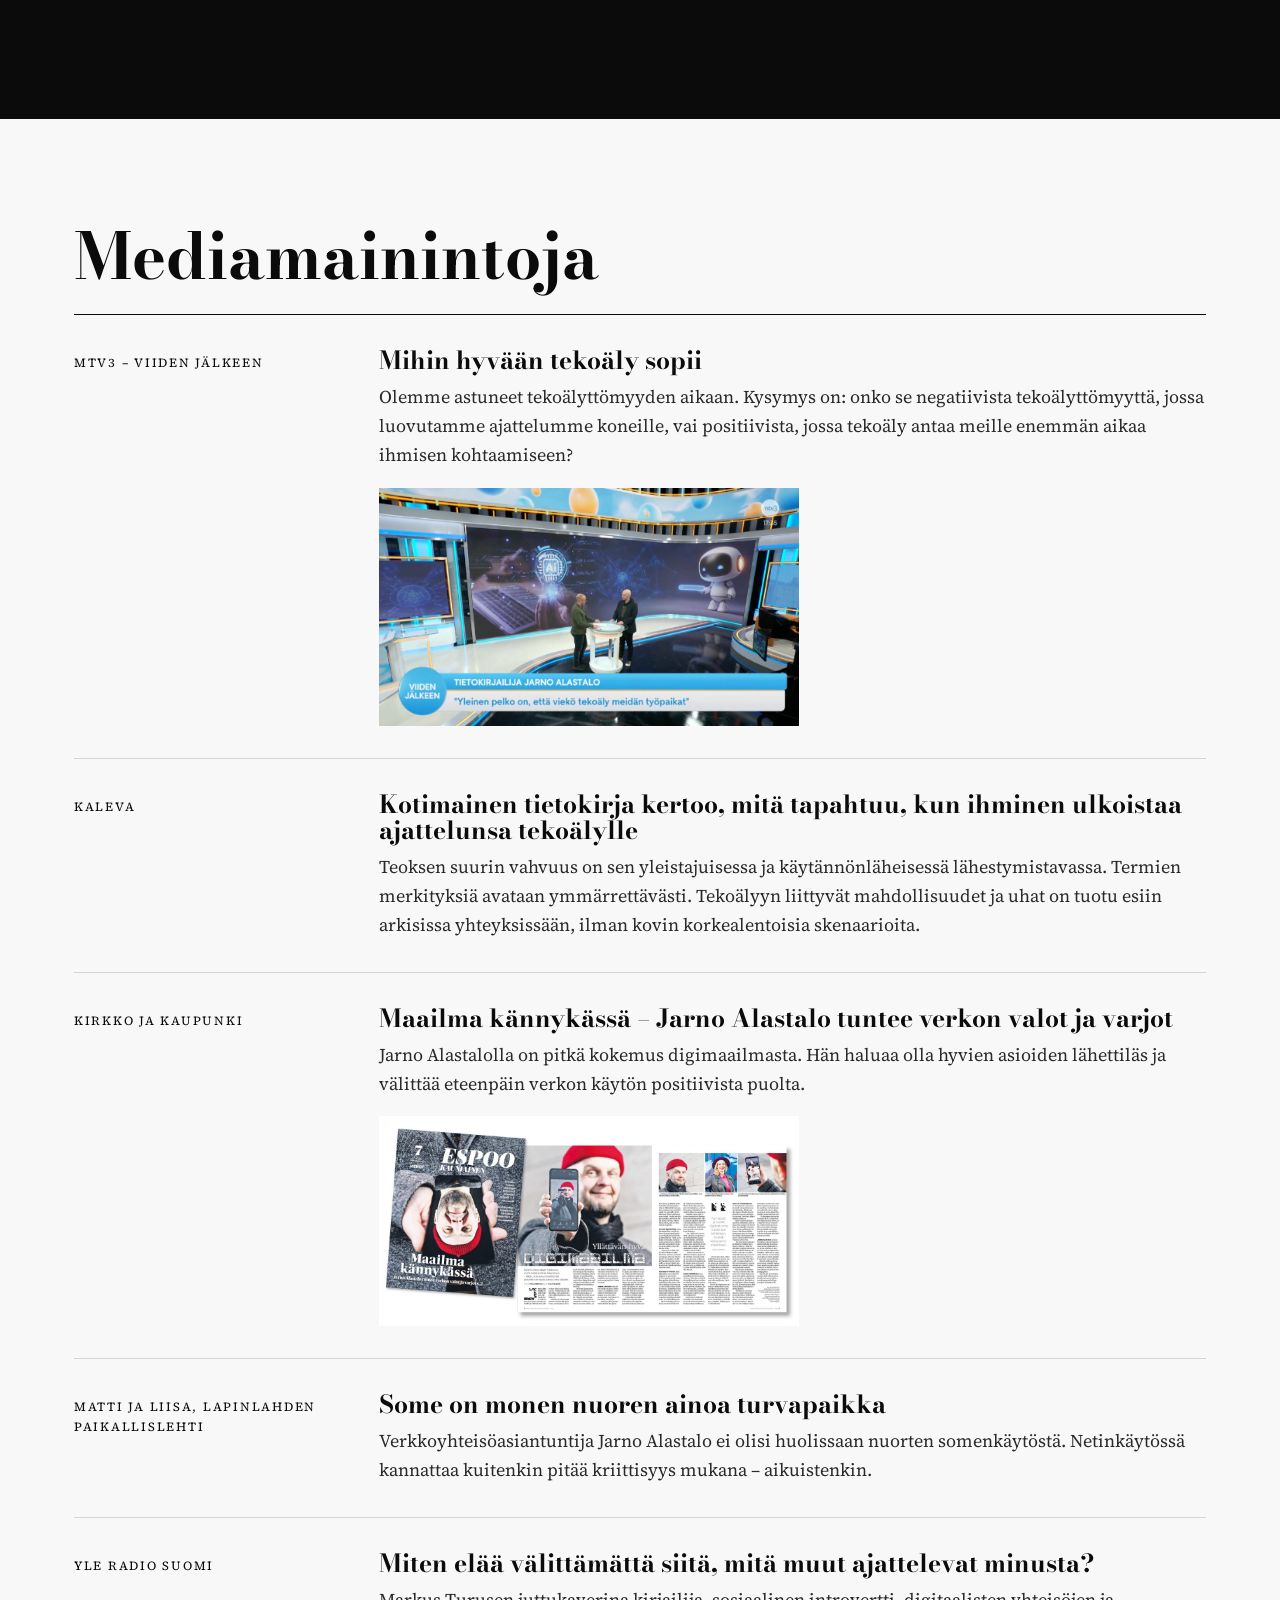
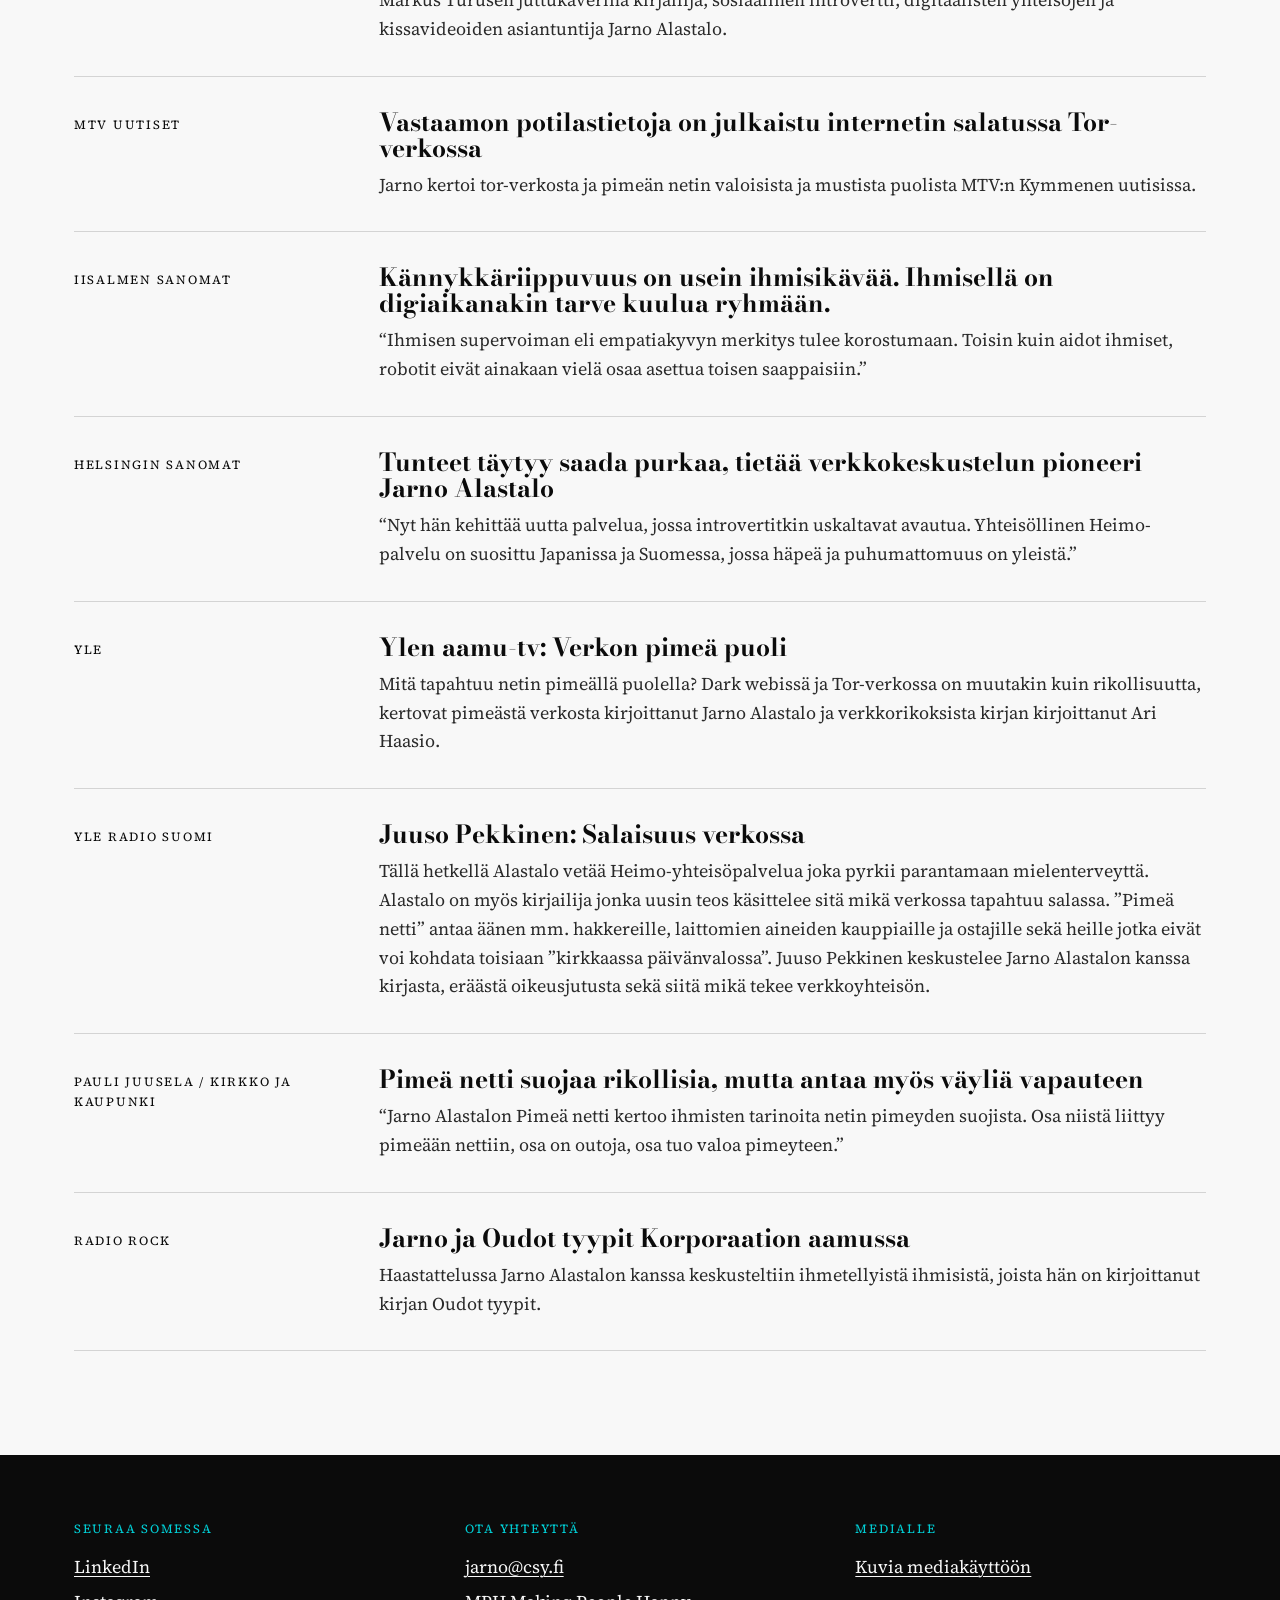
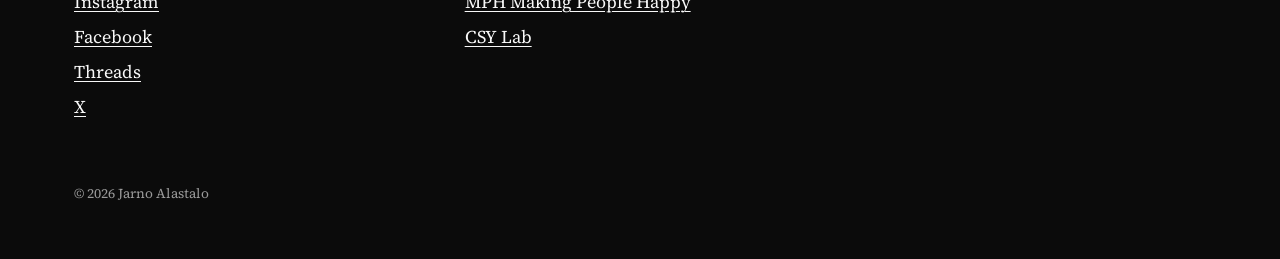
==== commit 7733b013: "Järjestäjä: kuvataidejärjestöjen verkosto Co-Authored-By: Claude Opus 5.5 <noreply@anthropic.com>" ====
--- a/index.html
+++ b/index.html
@@ -295,7 +295,7 @@
           <li data-pvm="2026-10-09"><span class="pvm">9.10.2026</span> Kirjailijavierailu ja luento – Kuoreveden koulu, Jämsä</li>
           <li data-pvm="2026-10-06"><span class="pvm">6.10.2026</span> Kirjailijavierailu ja luento – Hämeenlinnan kaupunginkirjasto</li>
           <li data-pvm="2026-10-04"><span class="pvm">4.10.2026</span> Kirjailijaesiintyminen – Turun Kirjamessut</li>
-          <li data-pvm="2026-09-08"><span class="pvm">8.9.2026</span> Luento ja keskustelu: <a href="https://csy.fi/taiteilijoille/">Tekoäly taiteilijan silmin</a> – Syksyn 2026 koulutusohjelma taiteilijoille, Helsinki</li>
+          <li data-pvm="2026-09-08"><span class="pvm">8.9.2026</span> Luento ja keskustelu: <a href="https://csy.fi/taiteilijoille/">Tekoäly taiteilijan silmin</a> – Kuvataidejärjestöjen verkoston syksyn 2026 koulutusohjelma visuaalisen alan taiteilijoille, Helsinki</li>
           <li data-pvm="2026-05-21"><span class="pvm">21.5.2026</span> Virtuaalinen kirjailijavierailu ja luento, Jyväskylä</li>
           <li data-pvm="2026-05-07"><span class="pvm">7.5.2026</span> Koulutus ja työpaja: Tekoälyn hyödyntäminen viestinnässä, Helsinki</li>
           <li data-pvm="2026-05-06"><span class="pvm">6.5.2026</span> Asiantuntija-alustus: Tekoäly käytännön työn tukena (Verkossa)</li>
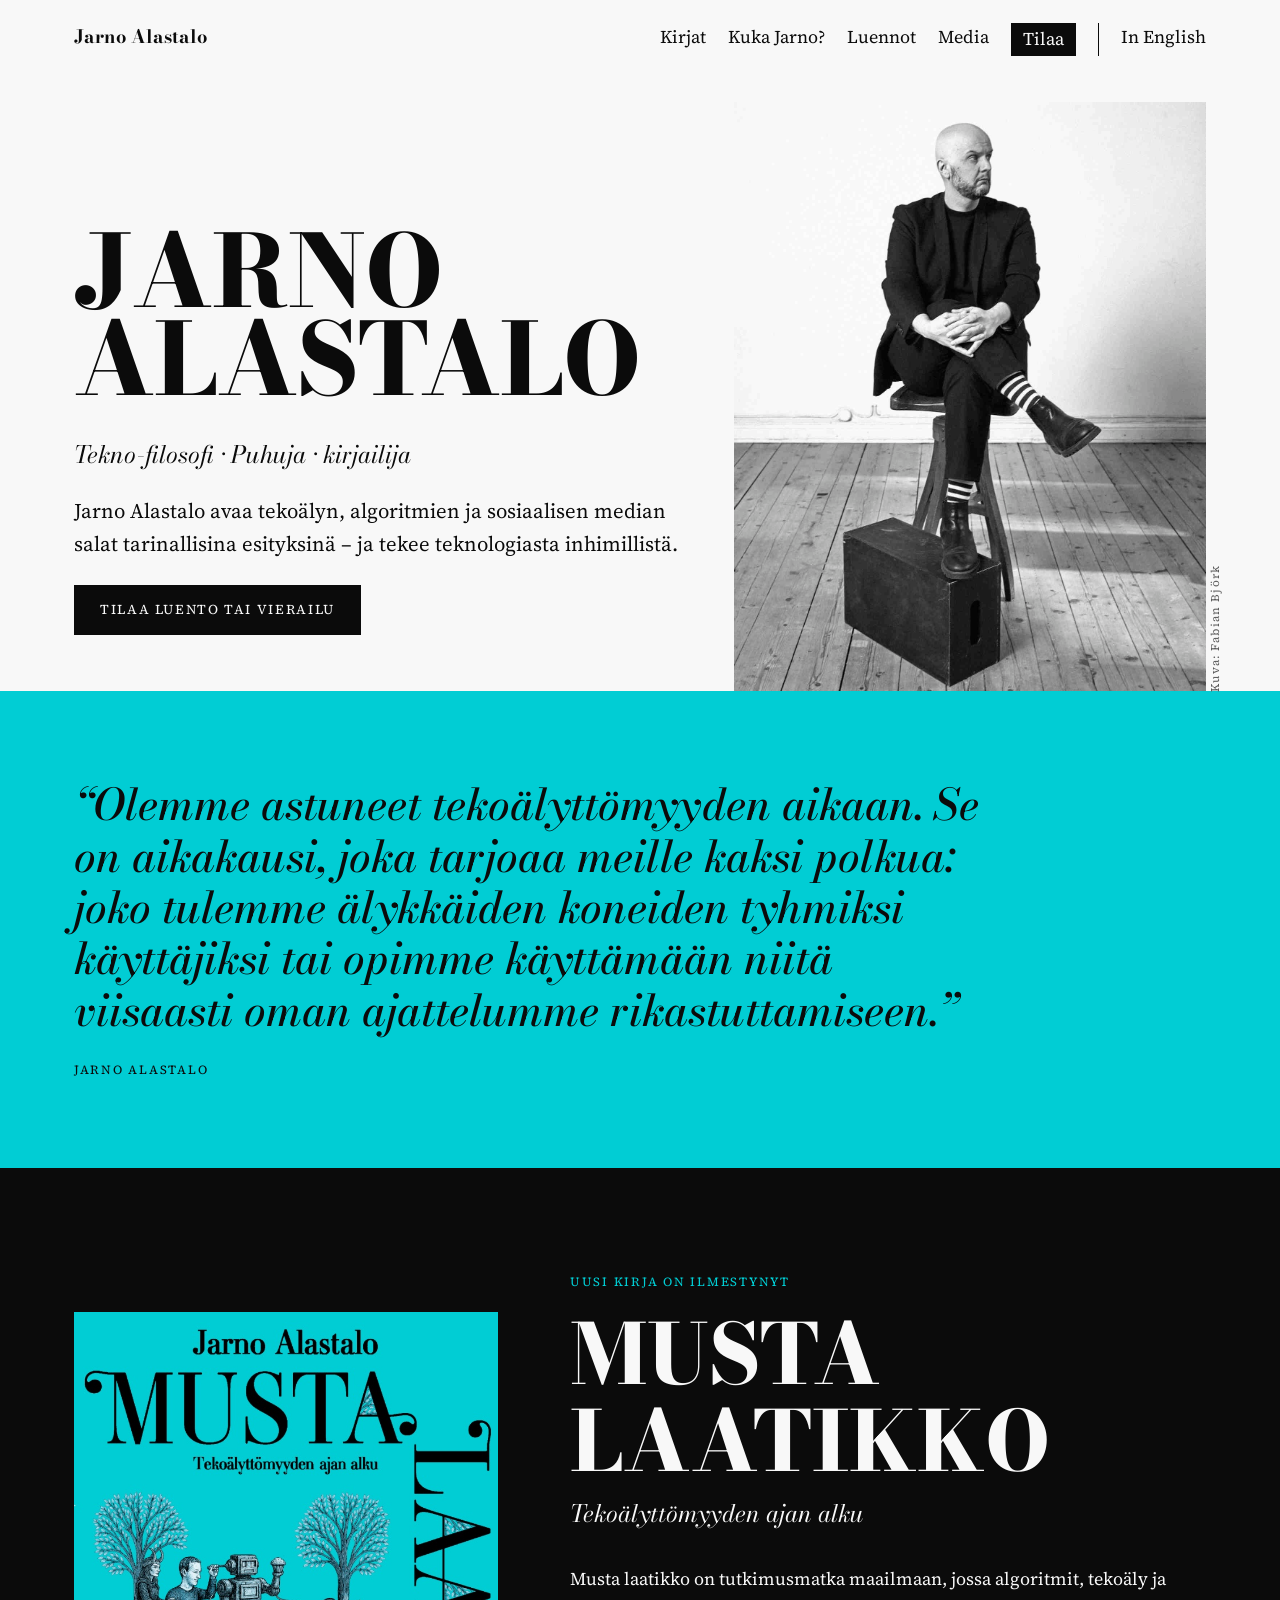
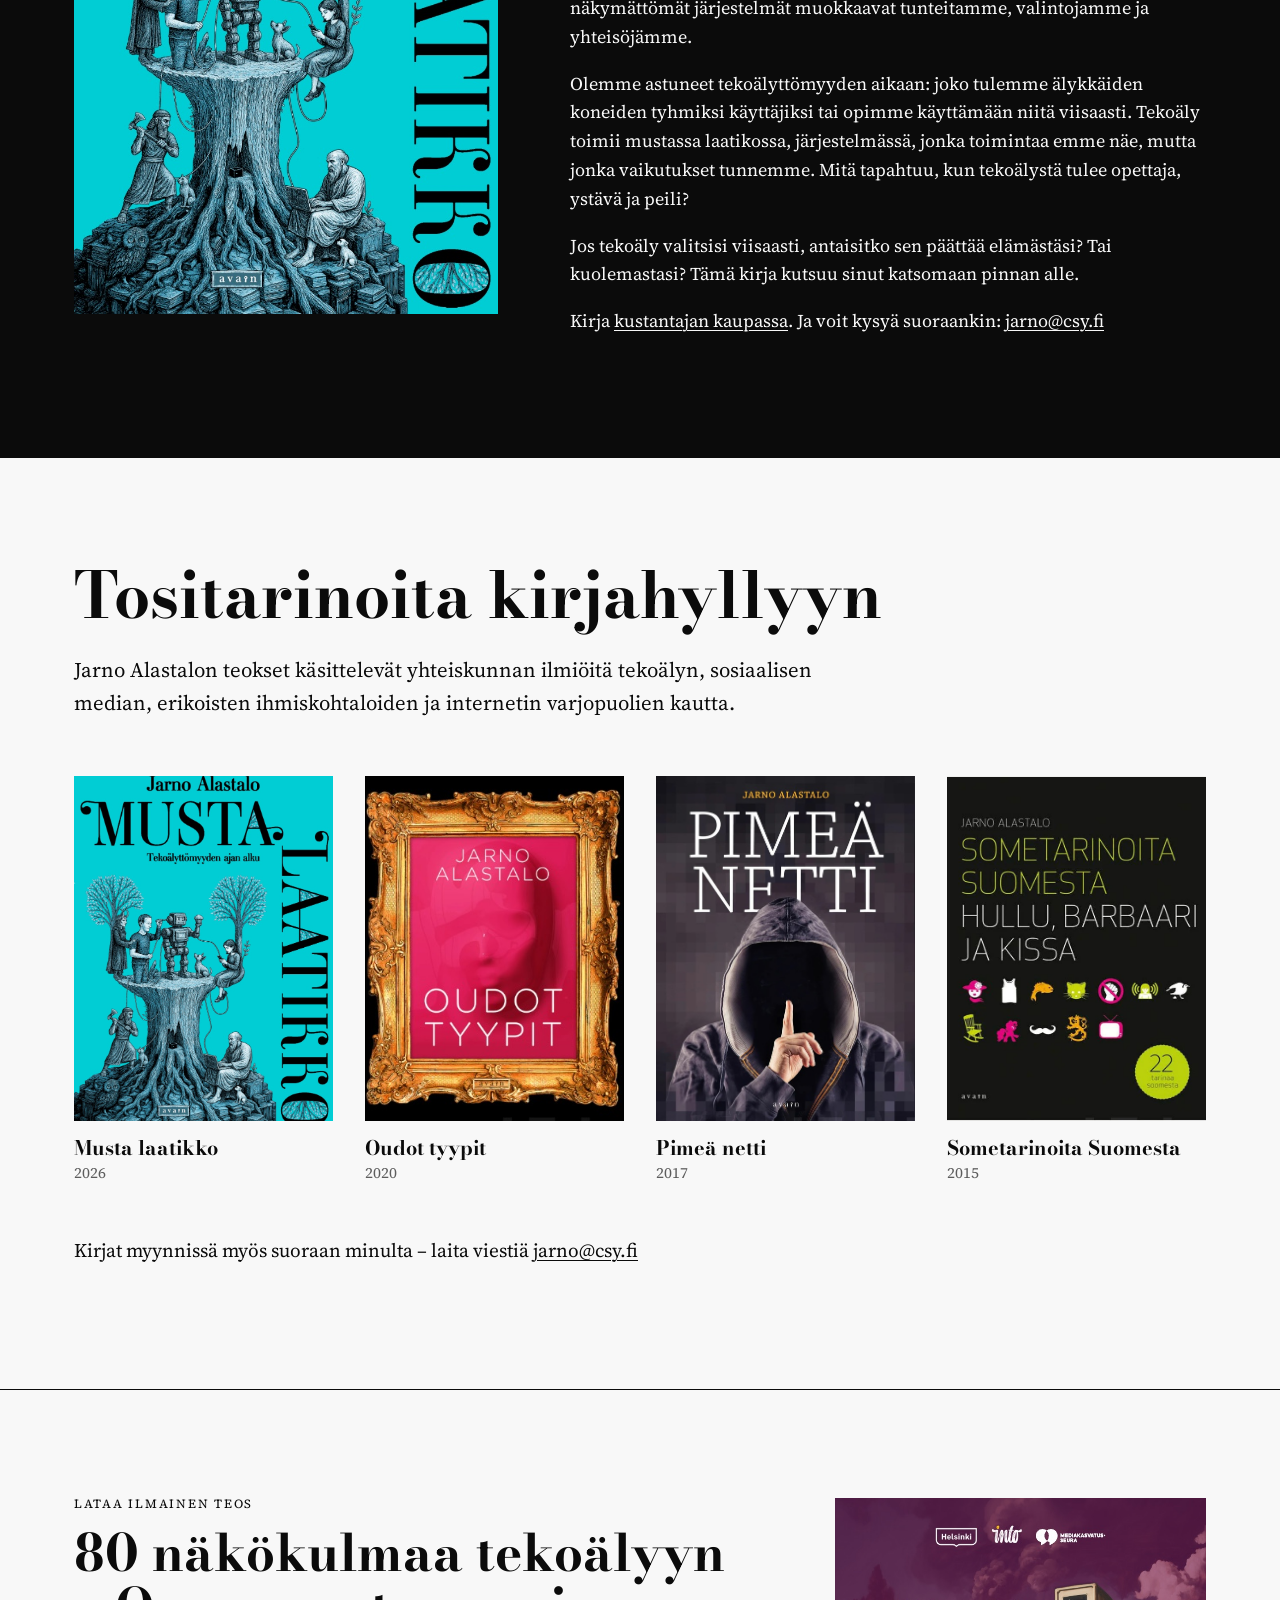
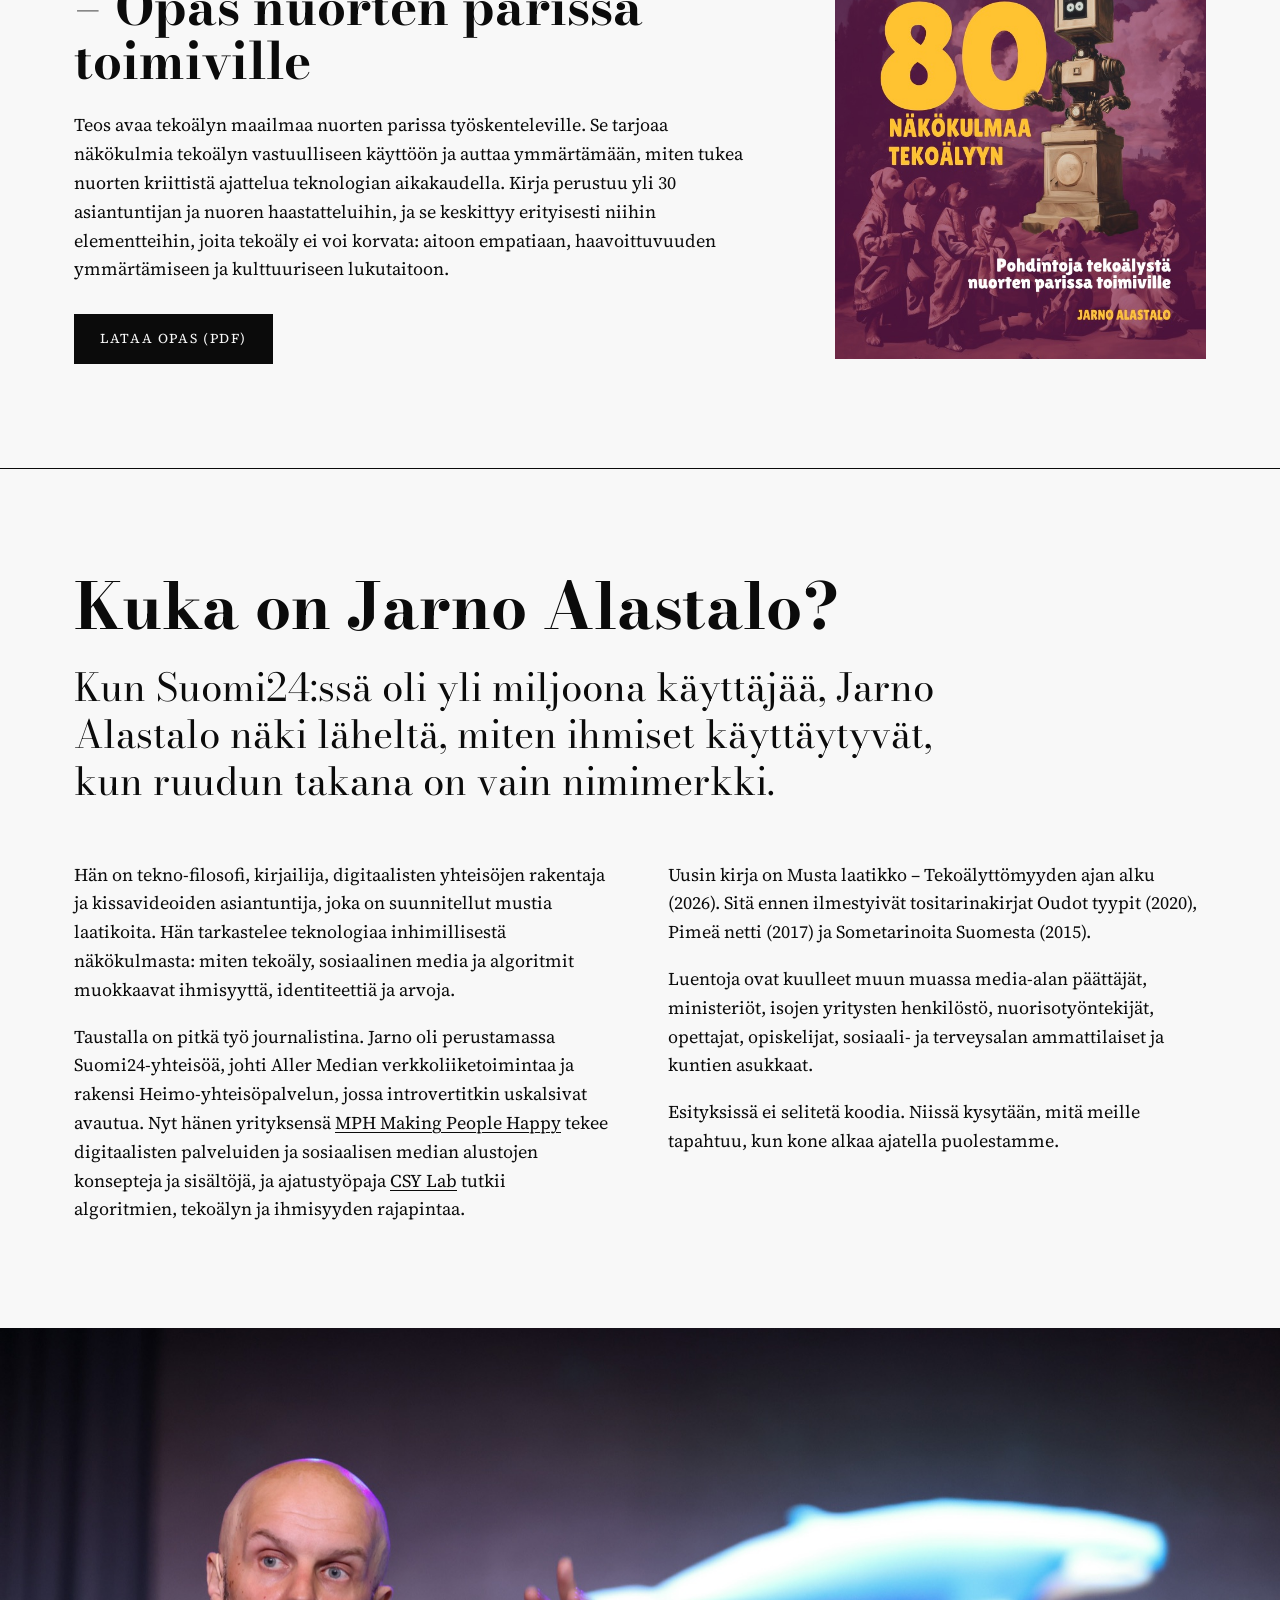
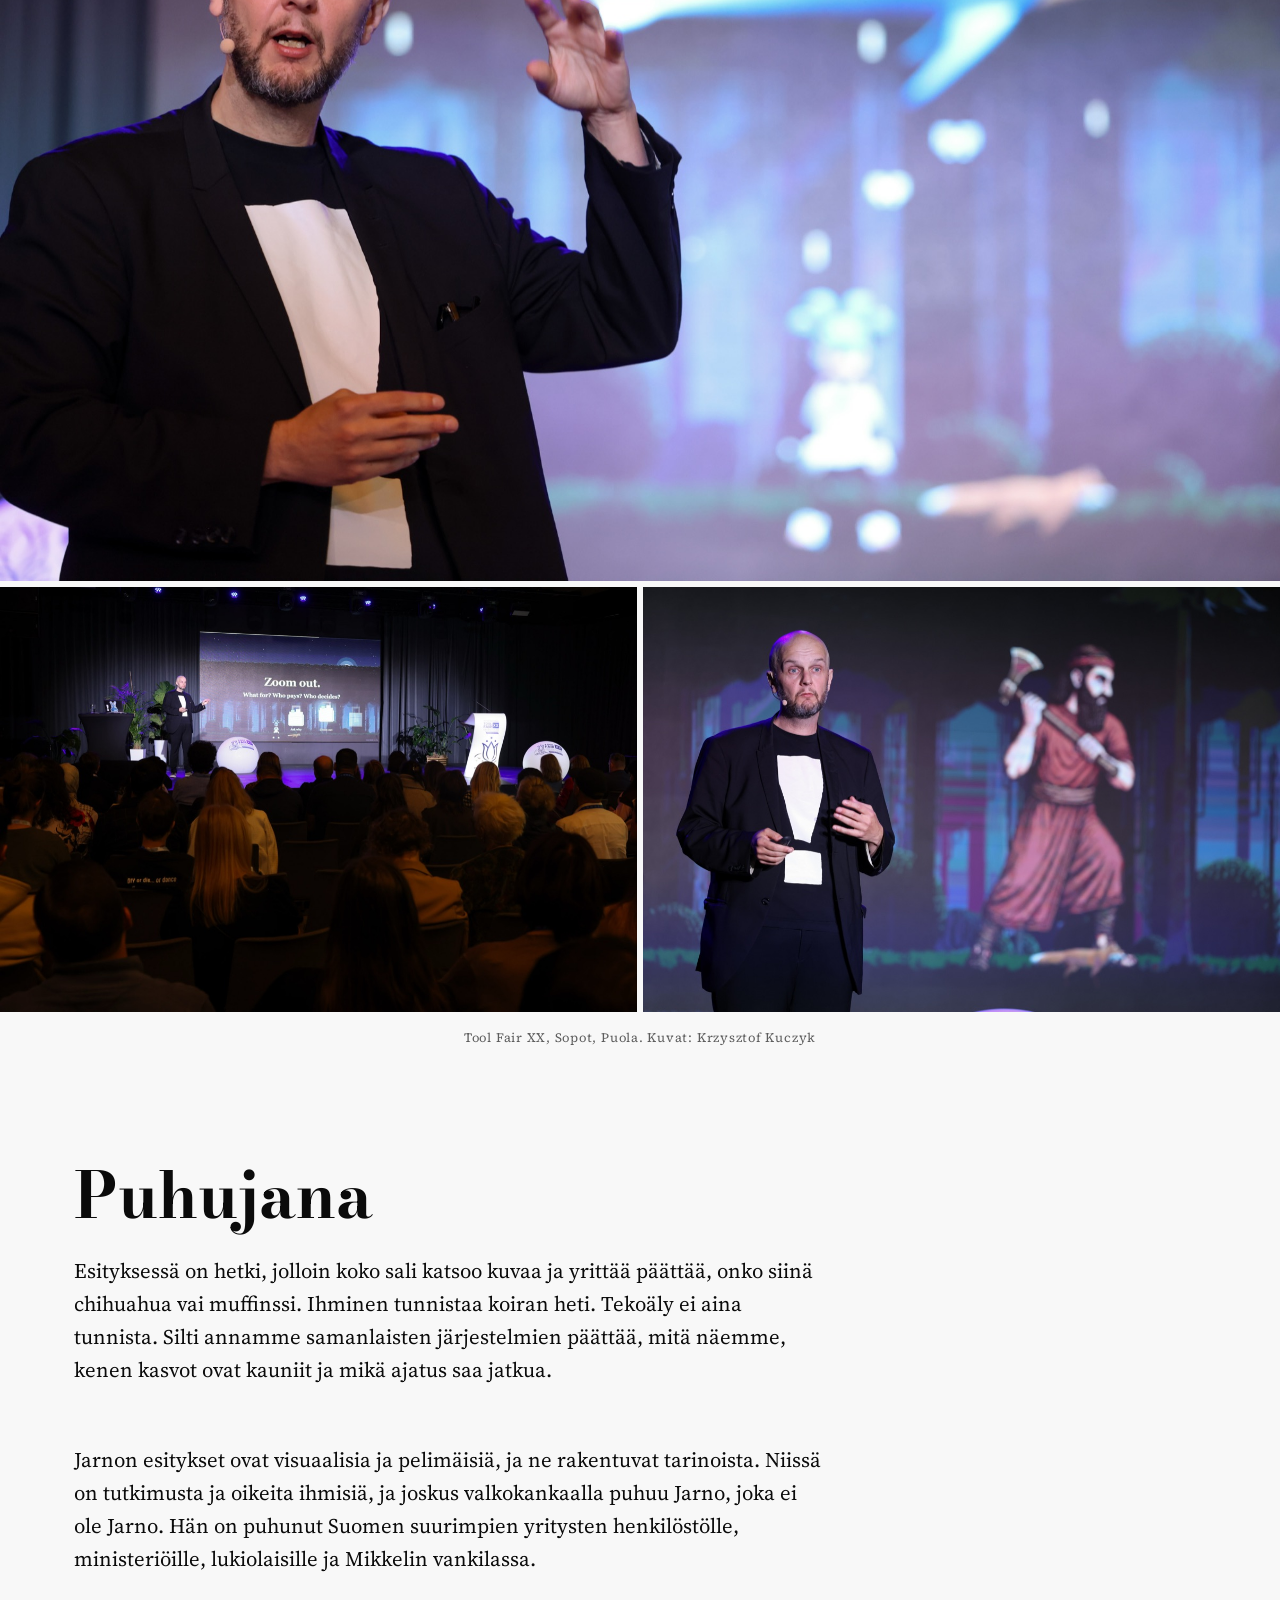
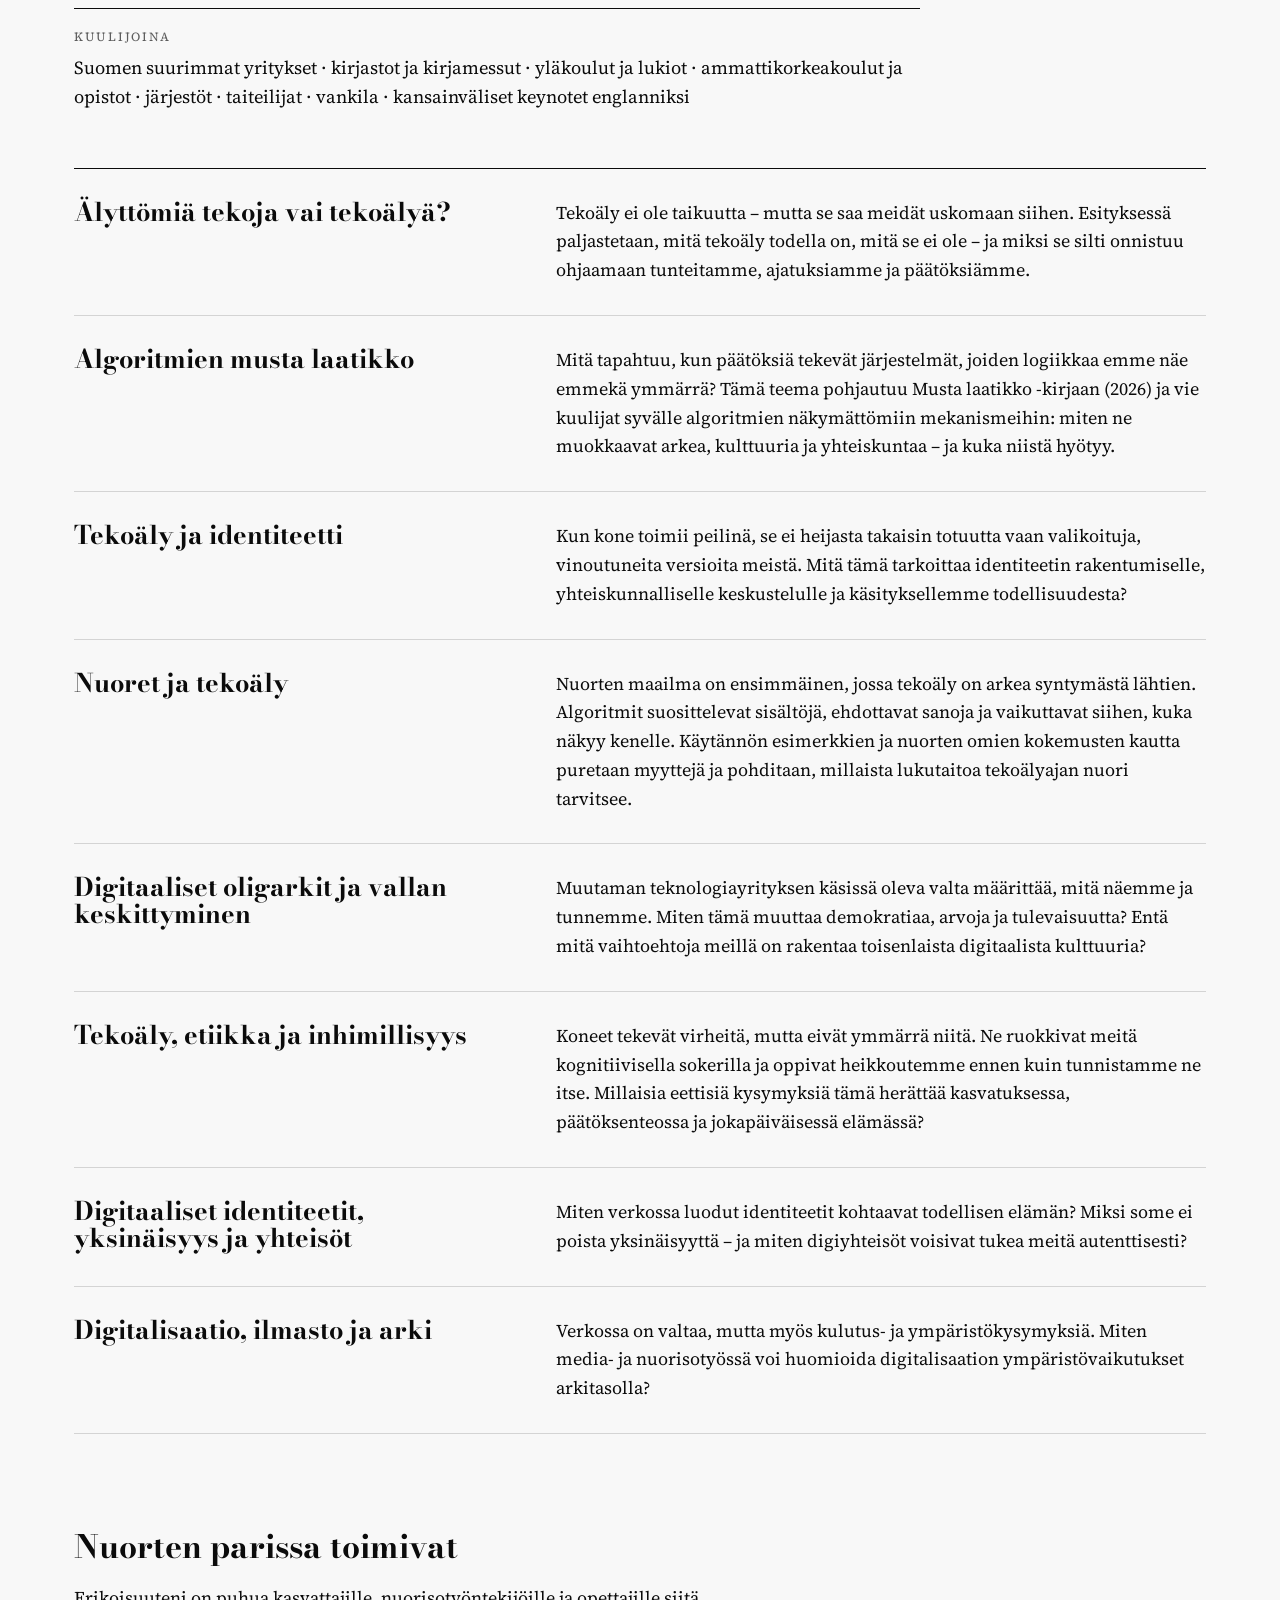
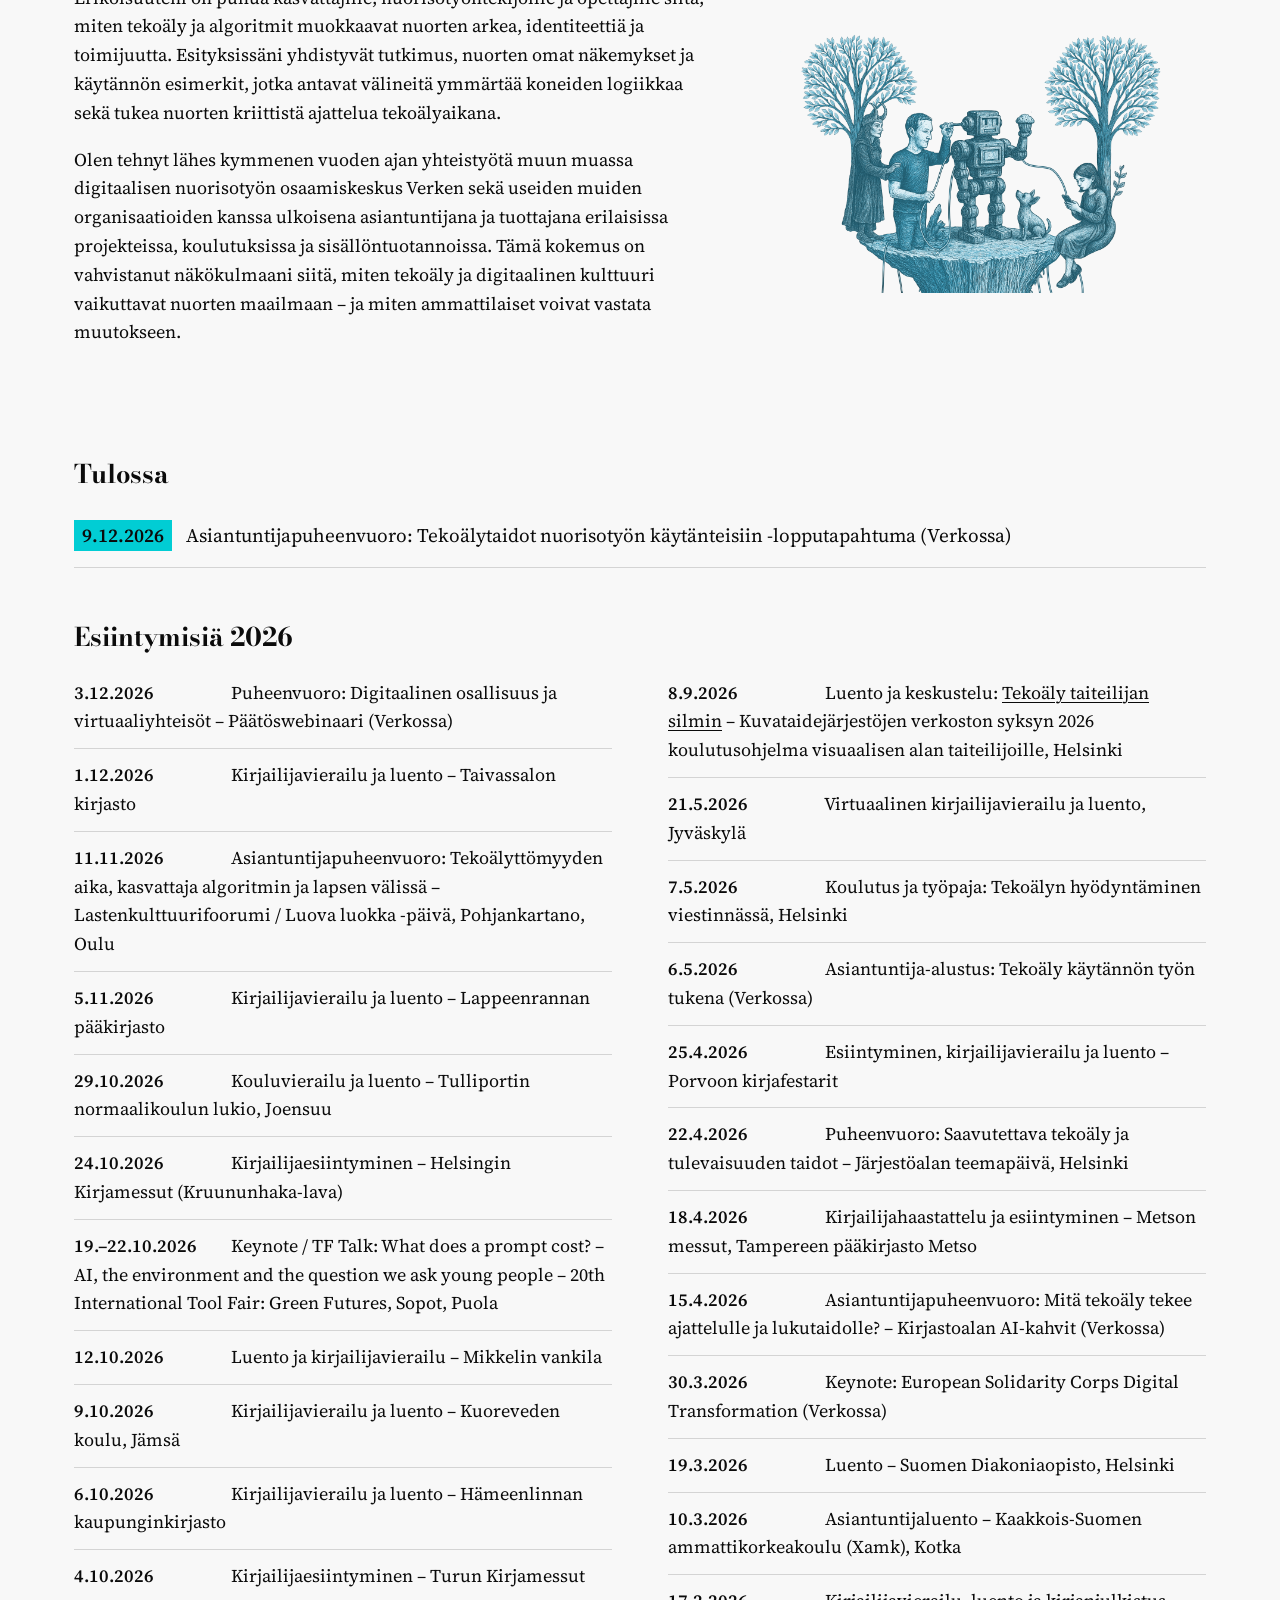
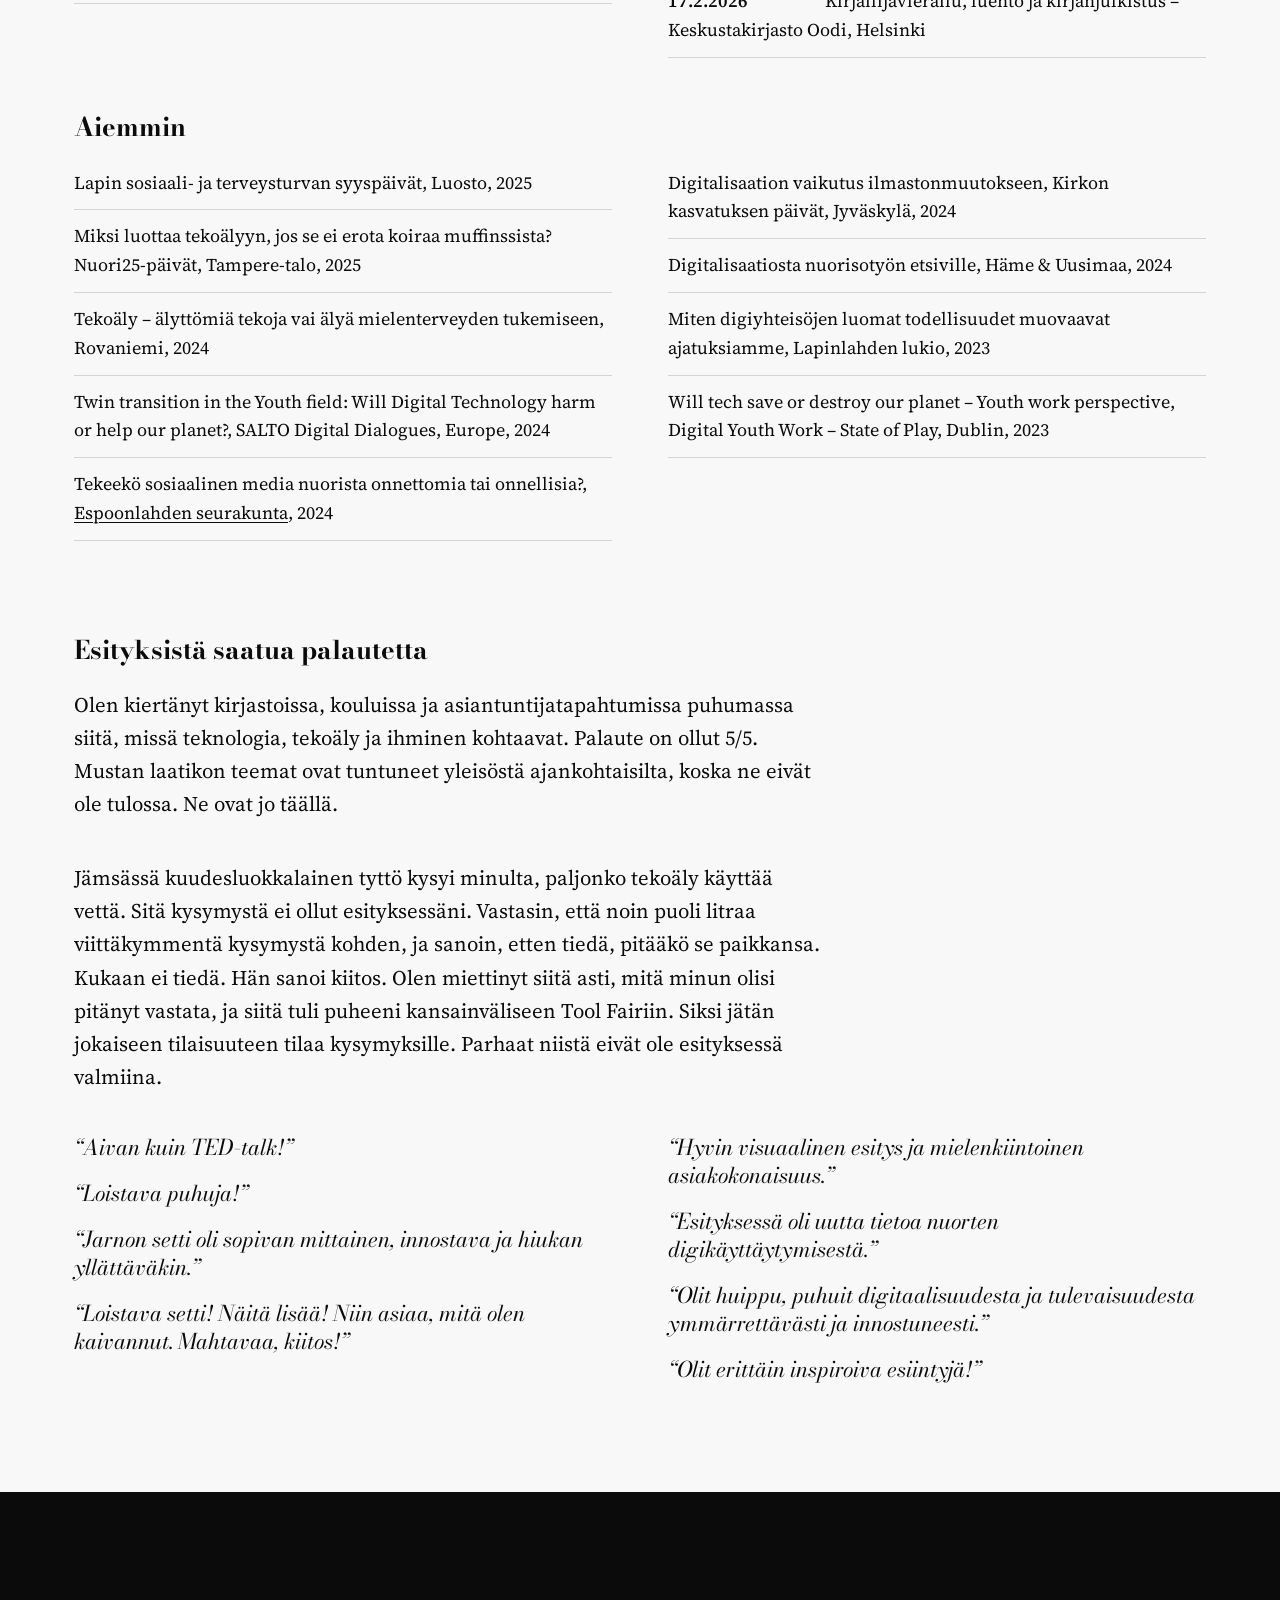
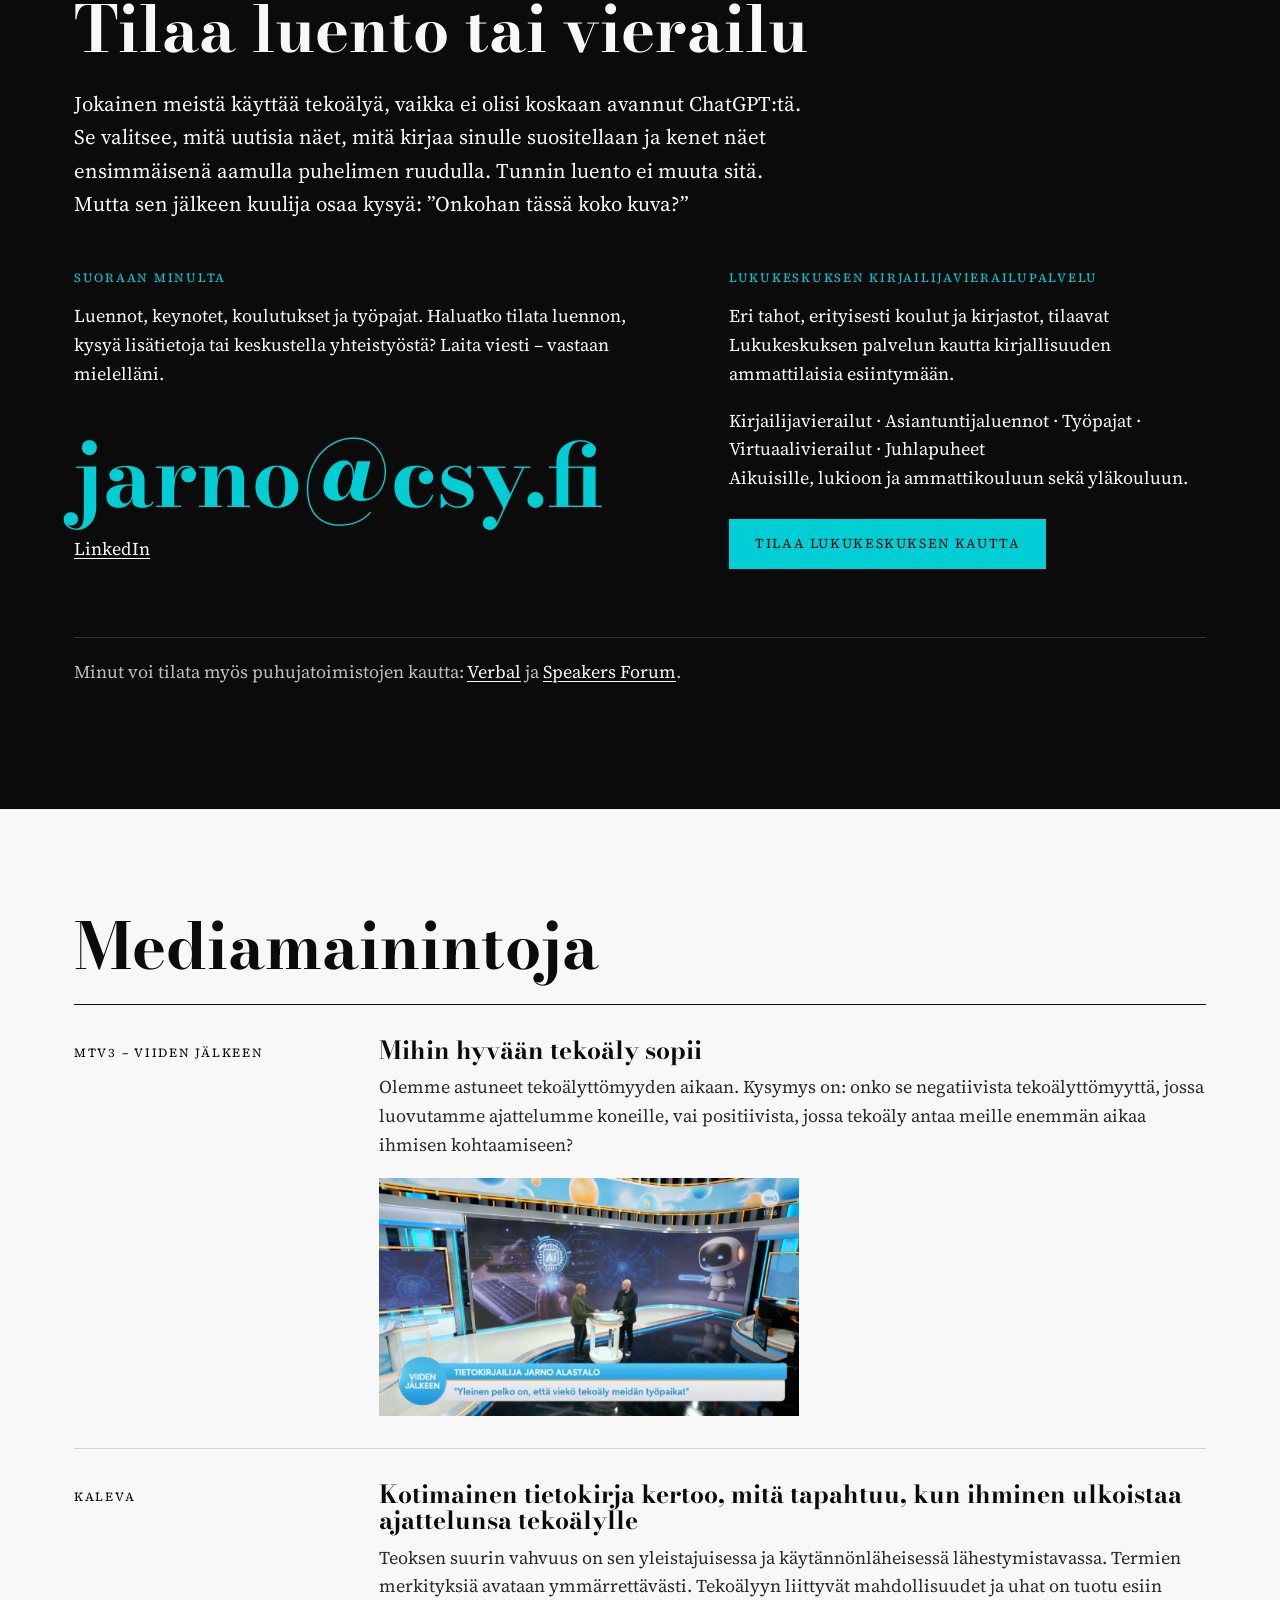
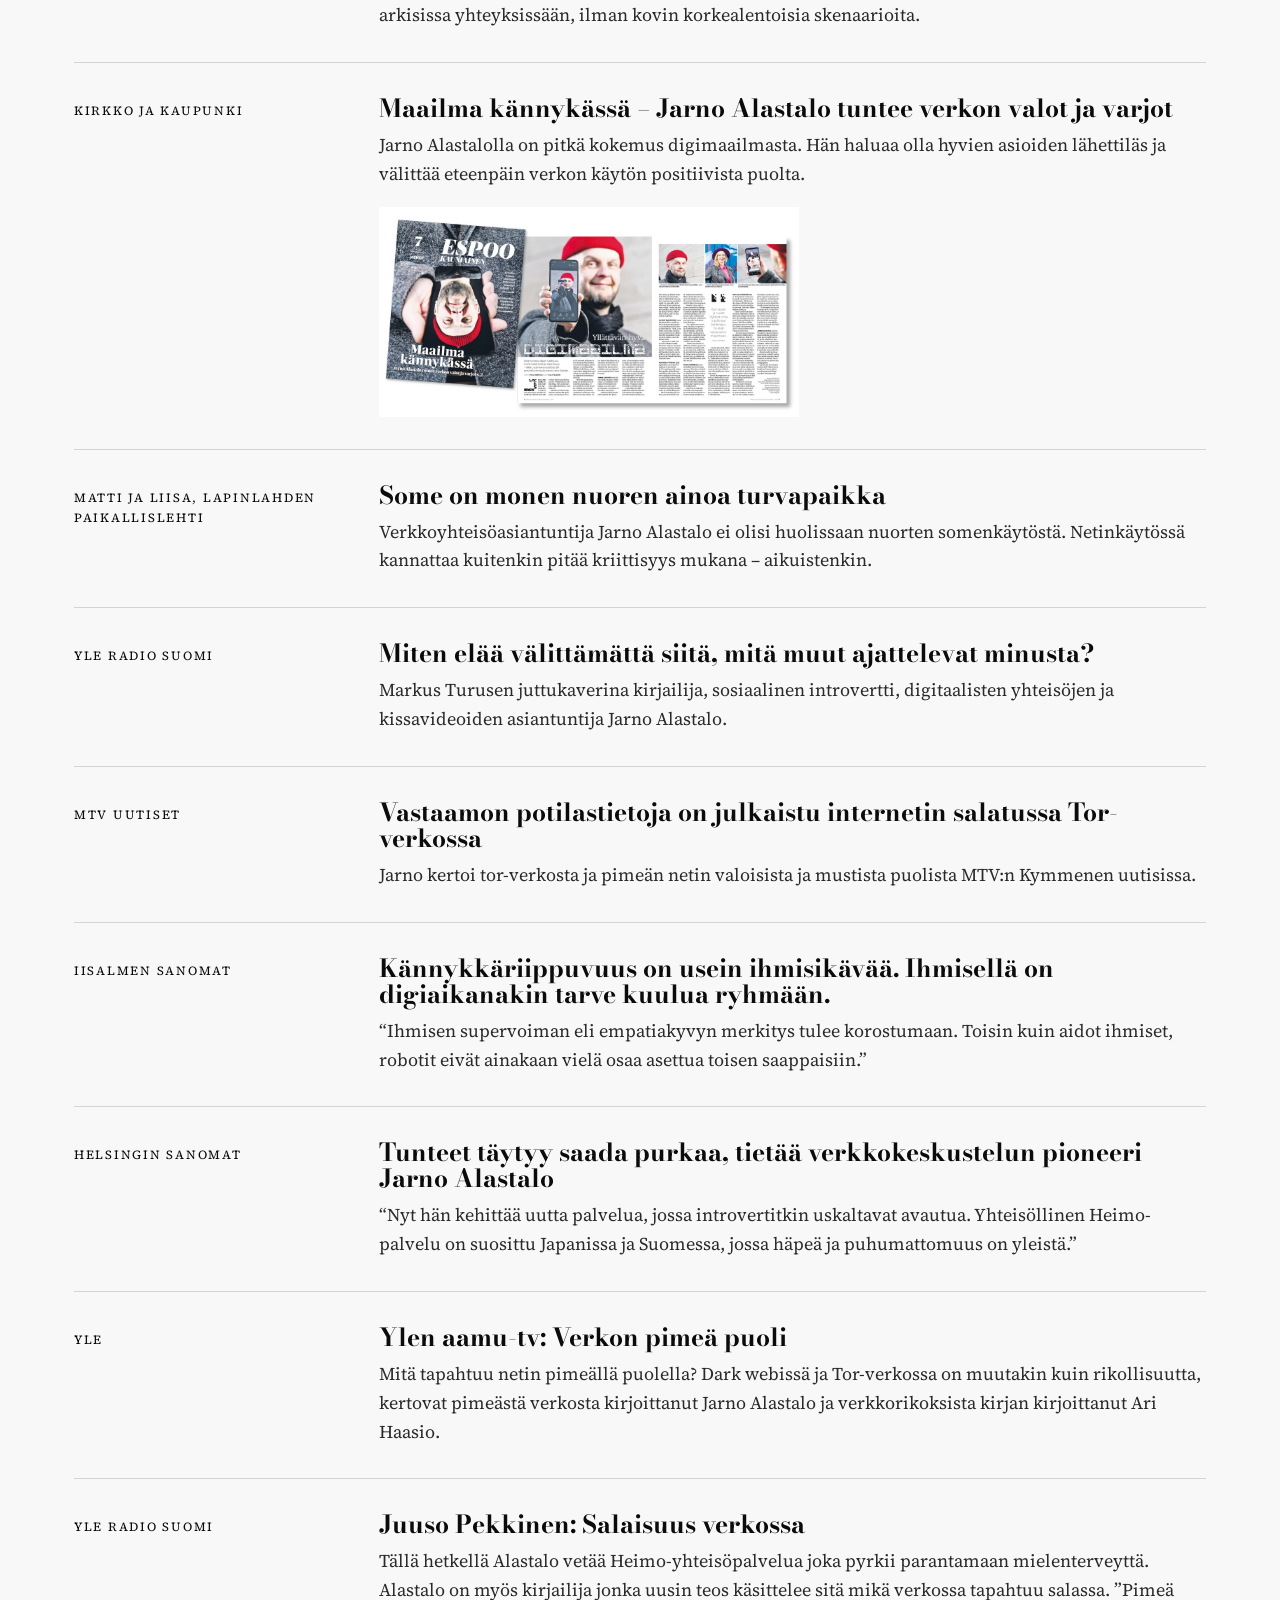
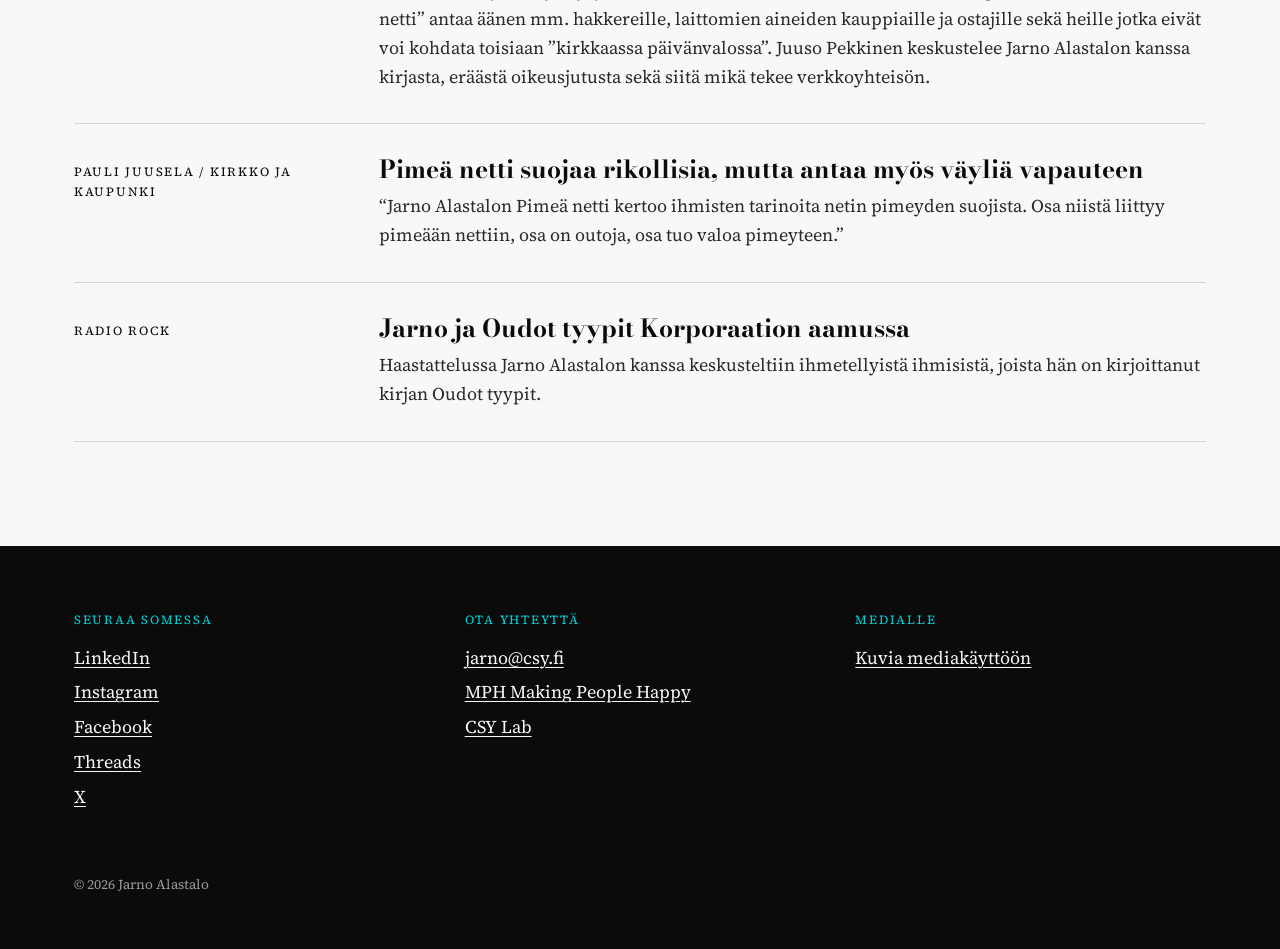
==== commit 9afcac1f: "Tool Fair -lavakuvat pilvikuvan tilalle (kuvat: Krzysztof Kuczyk) Co-Authored-By: Claude Opus 5.5 <n" ====
--- a/index.html
+++ b/index.html
@@ -248,7 +248,12 @@
   </div>
 </section>
 
-<div class="pilvet" role="img" aria-label="Robotti ja koira ojentavat toisilleen muffinssia pilvien keskellä"></div>
+<figure class="lavakuvat">
+  <img class="iso" src="kuvat/tool-fair-1.jpg" width="2000" height="1333" alt="Jarno Alastalo puhuu lavalla Tool Fairissa" loading="lazy">
+  <img src="kuvat/tool-fair-2.jpg" width="1200" height="800" alt="Jarno Alastalo puhuu lavalla Tool Fairissa" loading="lazy">
+  <img src="kuvat/tool-fair-3.jpg" width="1200" height="800" alt="Jarno Alastalo puhuu lavalla Tool Fairissa" loading="lazy">
+  <figcaption class="sisalto">Tool Fair XX, Sopot, Puola. Kuvat: Krzysztof Kuczyk</figcaption>
+</figure>
 
 <section class="osio" id="luennot">
   <div class="sisalto">
--- a/tyyli.css
+++ b/tyyli.css
@@ -205,3 +205,9 @@
 .palaute .palaute-johdanto { font-family: var(--teksti); font-style: normal; font-size: 1.3rem; line-height: 1.6; max-width: 36em; margin-bottom: 40px; font-variation-settings: normal; }
 .tilaa-johdanto { font-size: 1.3rem; max-width: 36em; margin-bottom: 48px; }
 .toimistot { margin-top: 56px; padding-top: 20px; border-top: 1px solid #333; color: #bdbdbd; }
+
+/* Lavakuvat Puhujana-osion yllä */
+.lavakuvat { margin: 0; display: grid; grid-template-columns: 1fr 1fr; gap: 6px; background: var(--paperi); }
+.lavakuvat img { width: 100%; height: 100%; object-fit: cover; }
+.lavakuvat .iso { grid-column: 1 / -1; }
+.lavakuvat figcaption { grid-column: 1 / -1; padding-top: 10px; padding-bottom: 10px; font-size: 0.8rem; letter-spacing: 0.06em; color: var(--harmaa); }
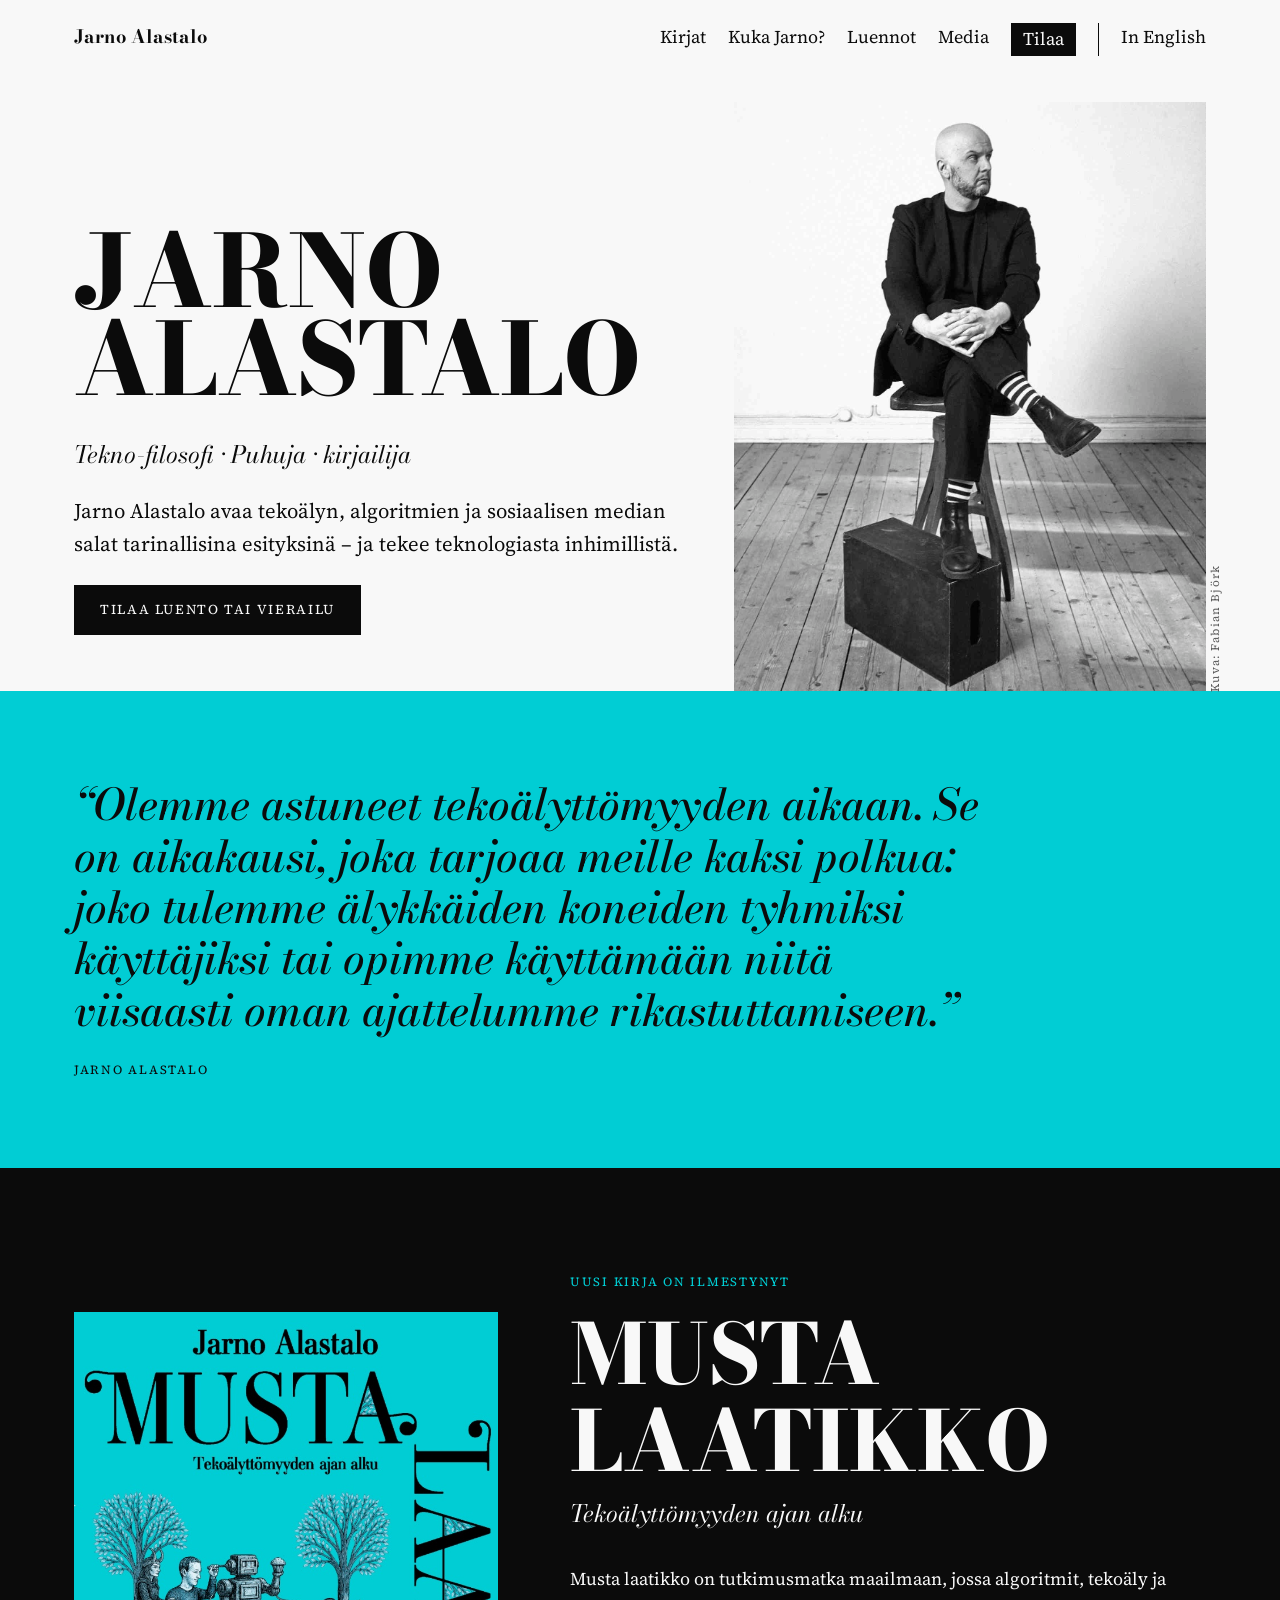
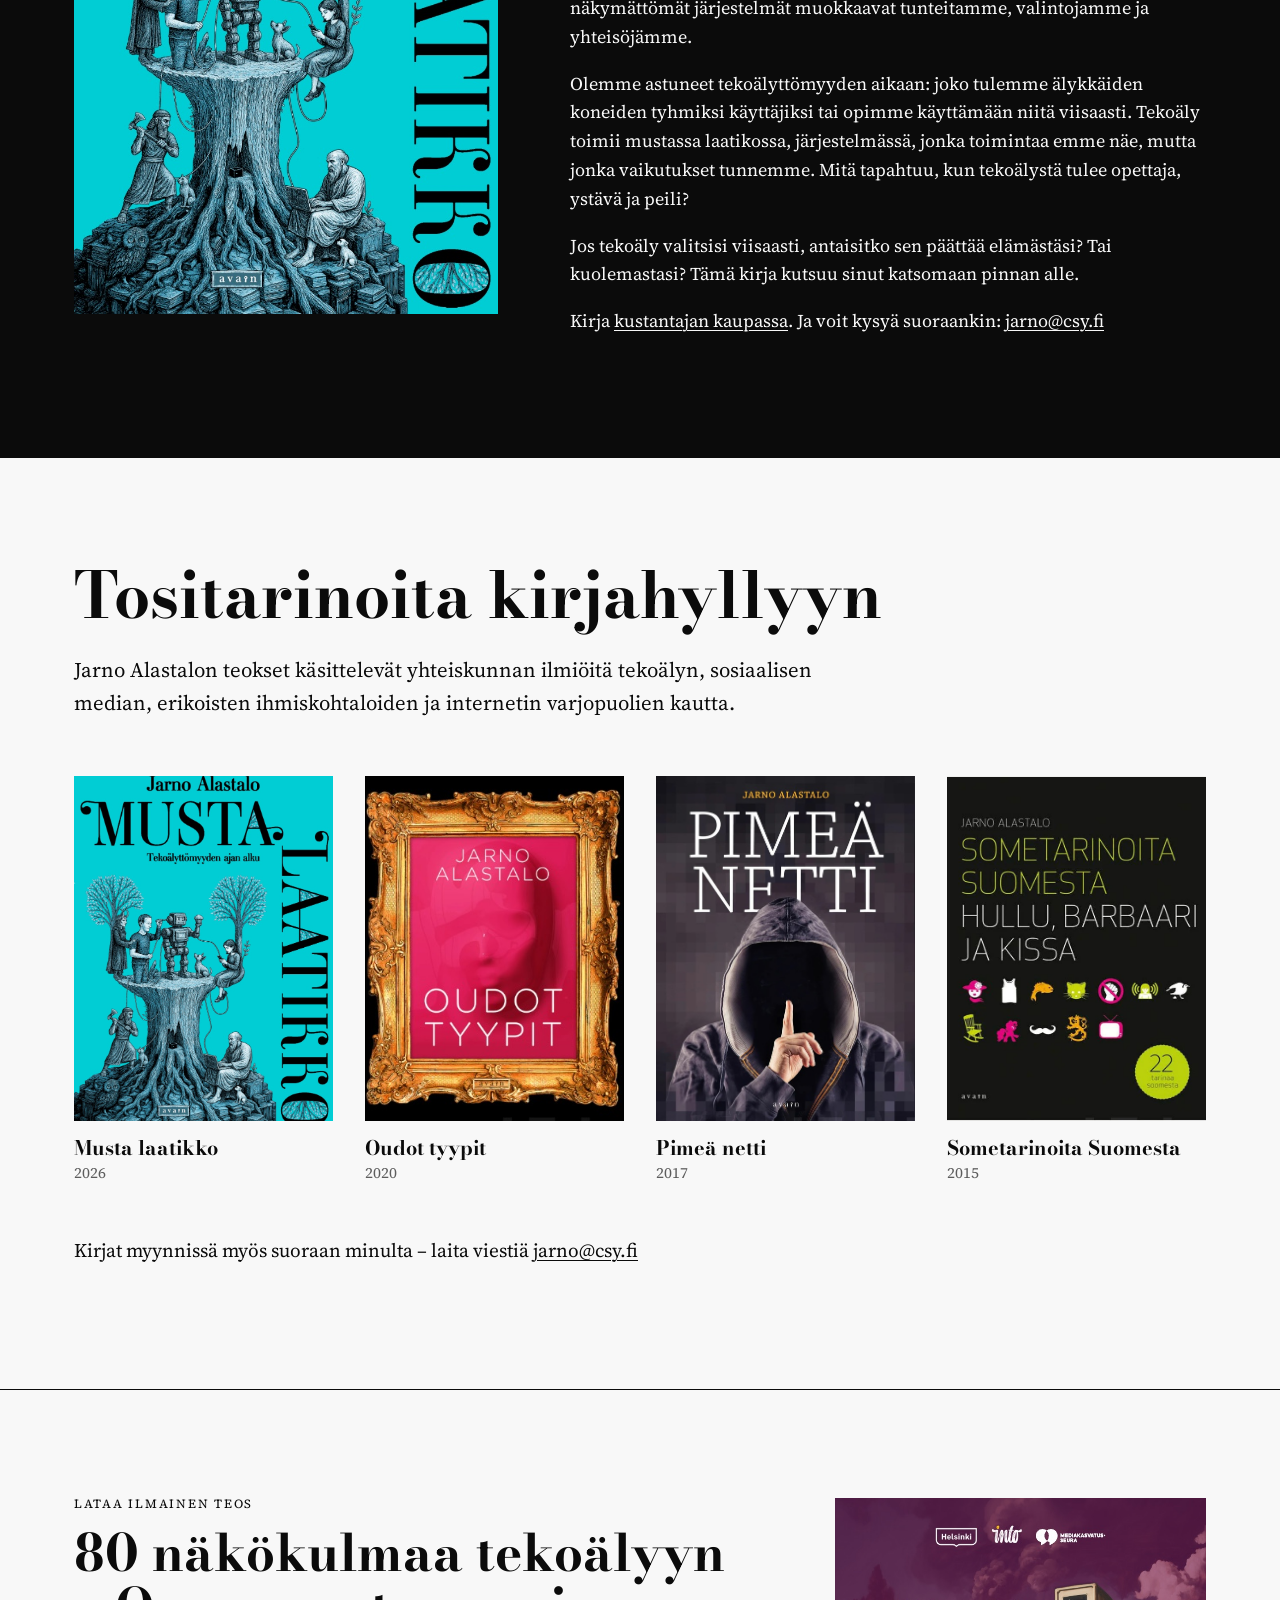
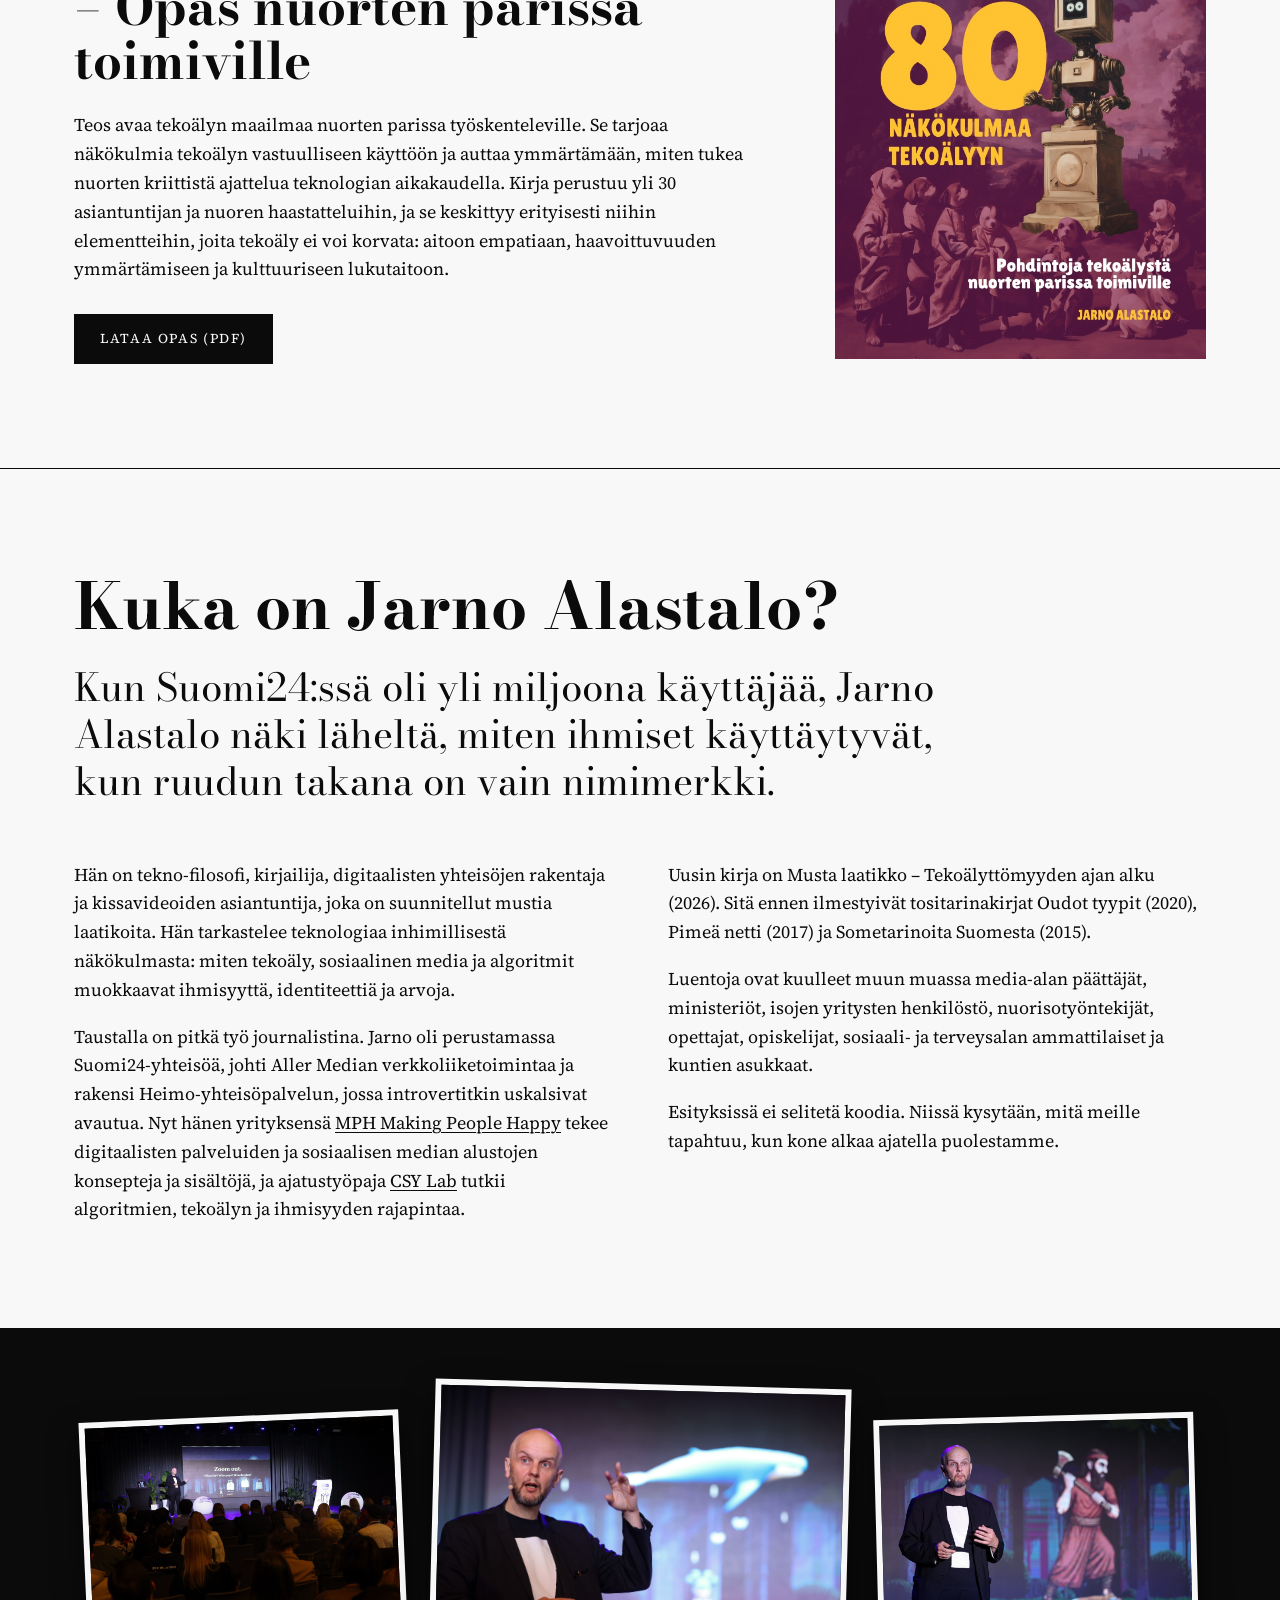
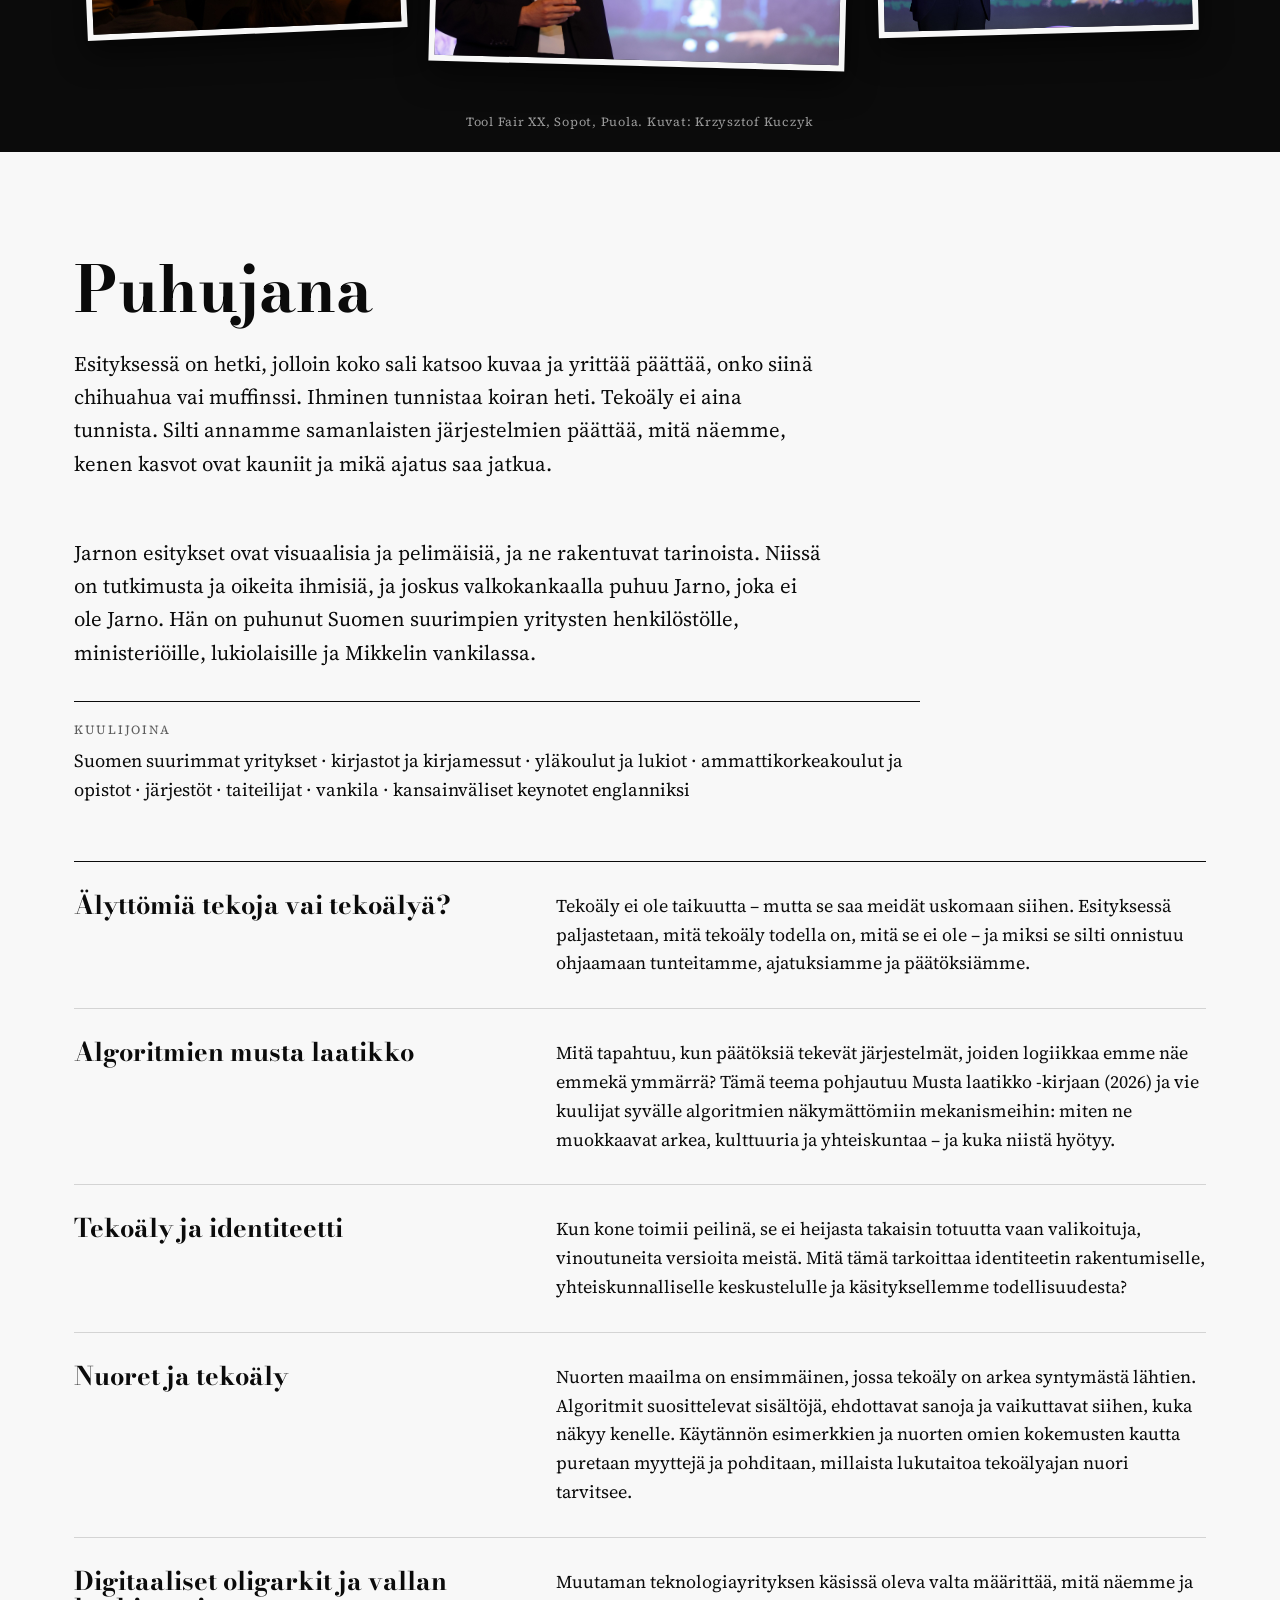
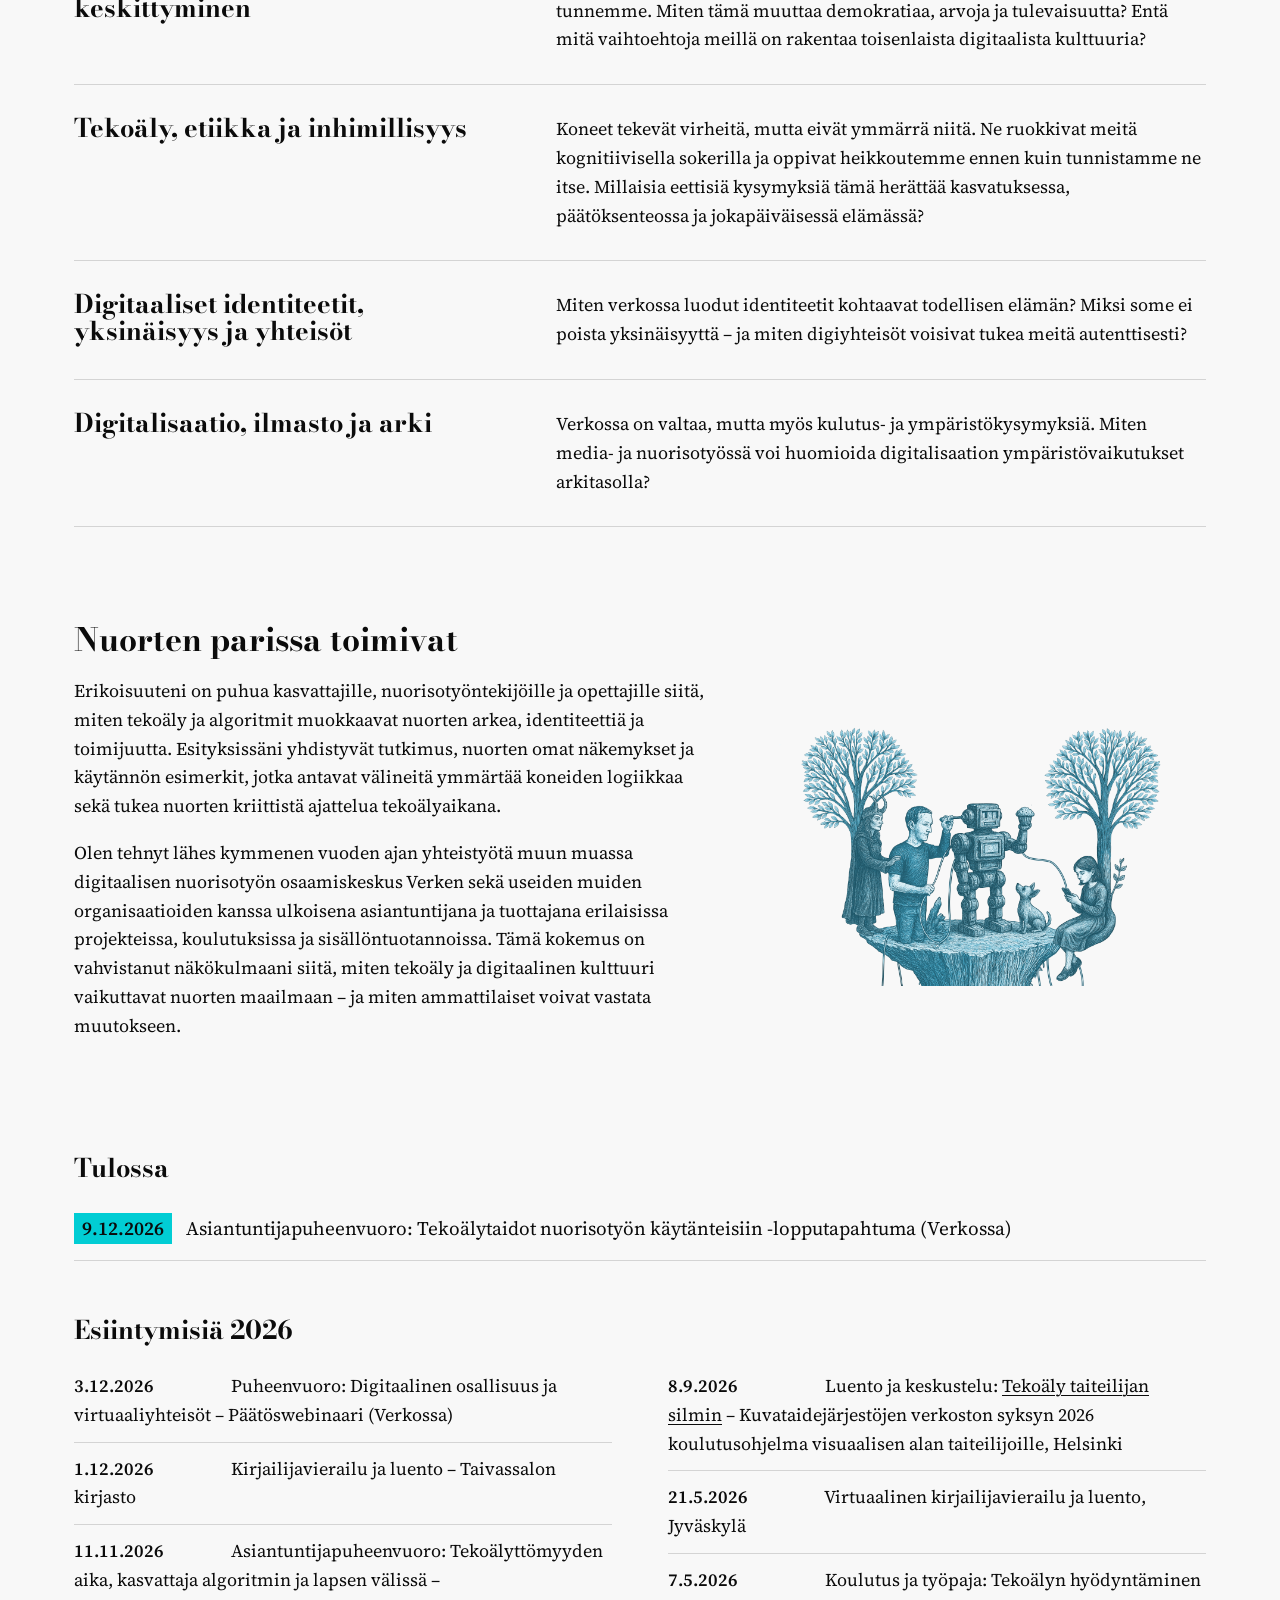
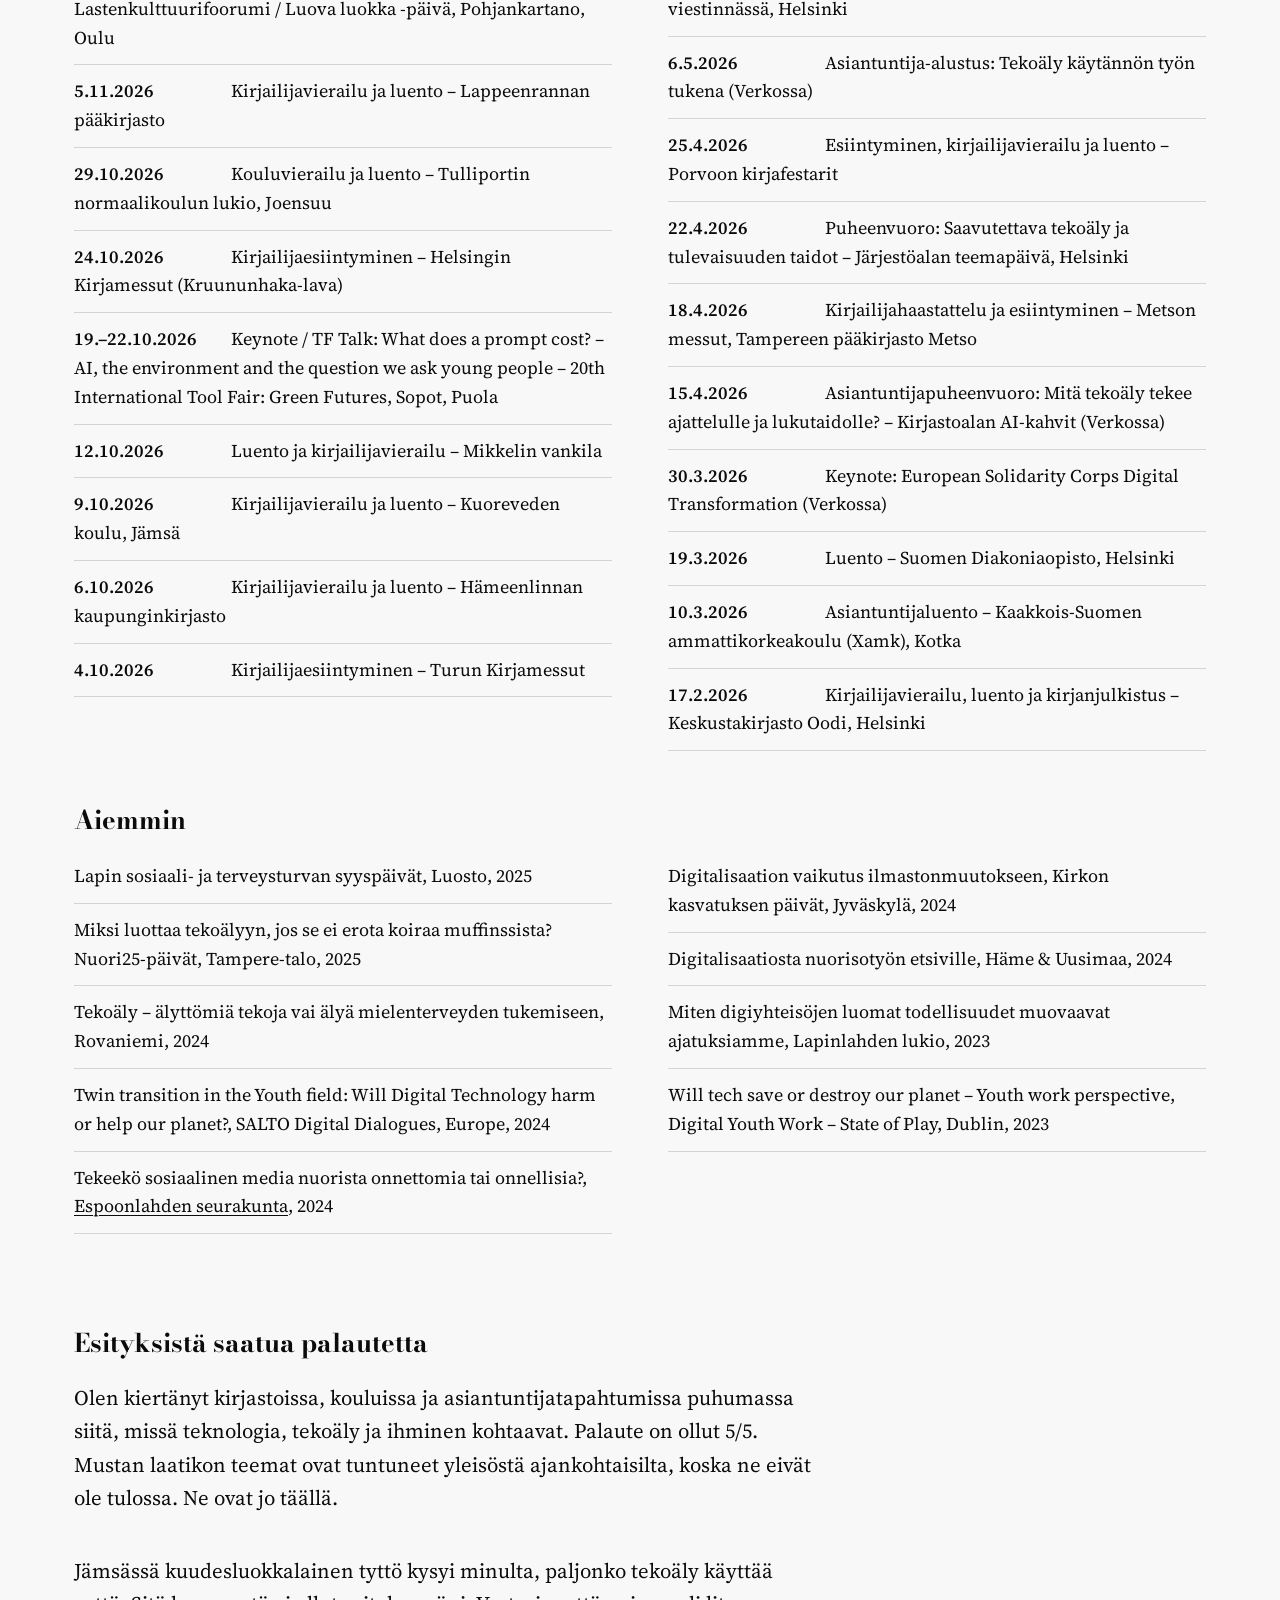
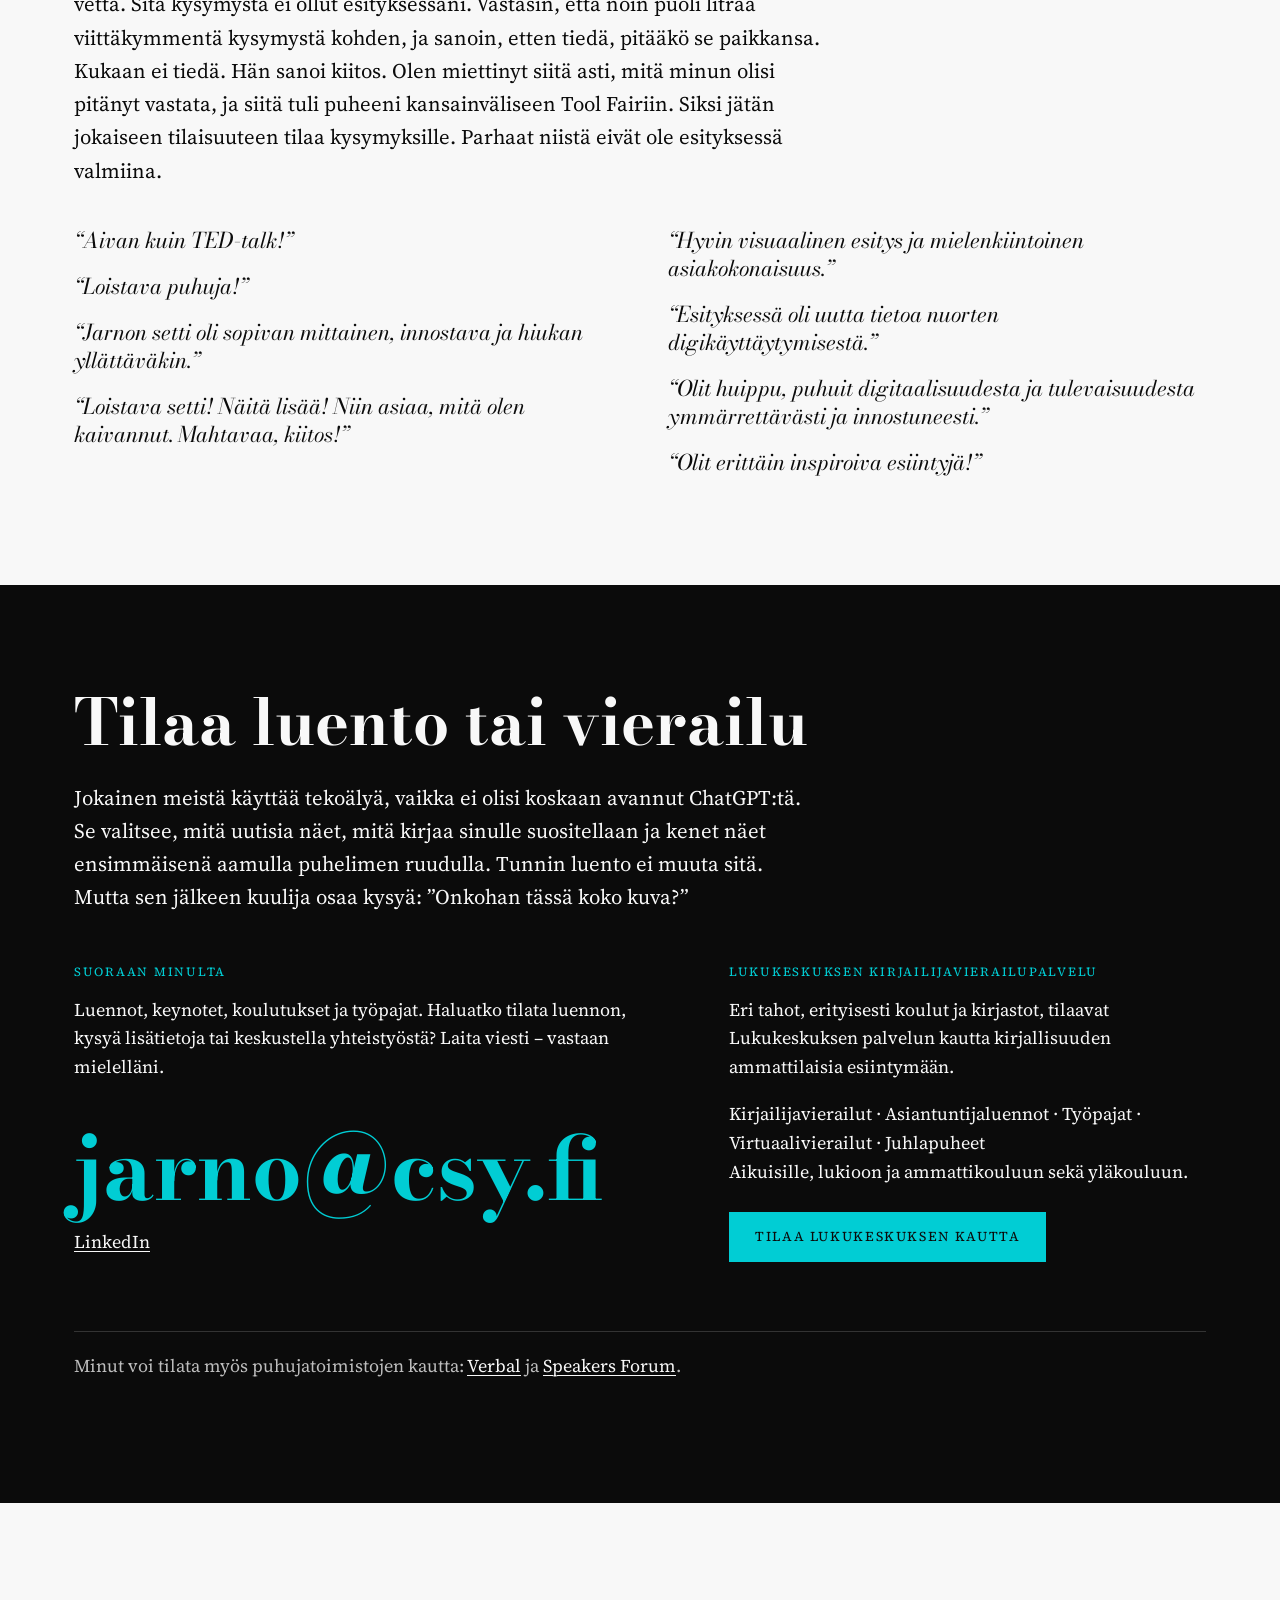
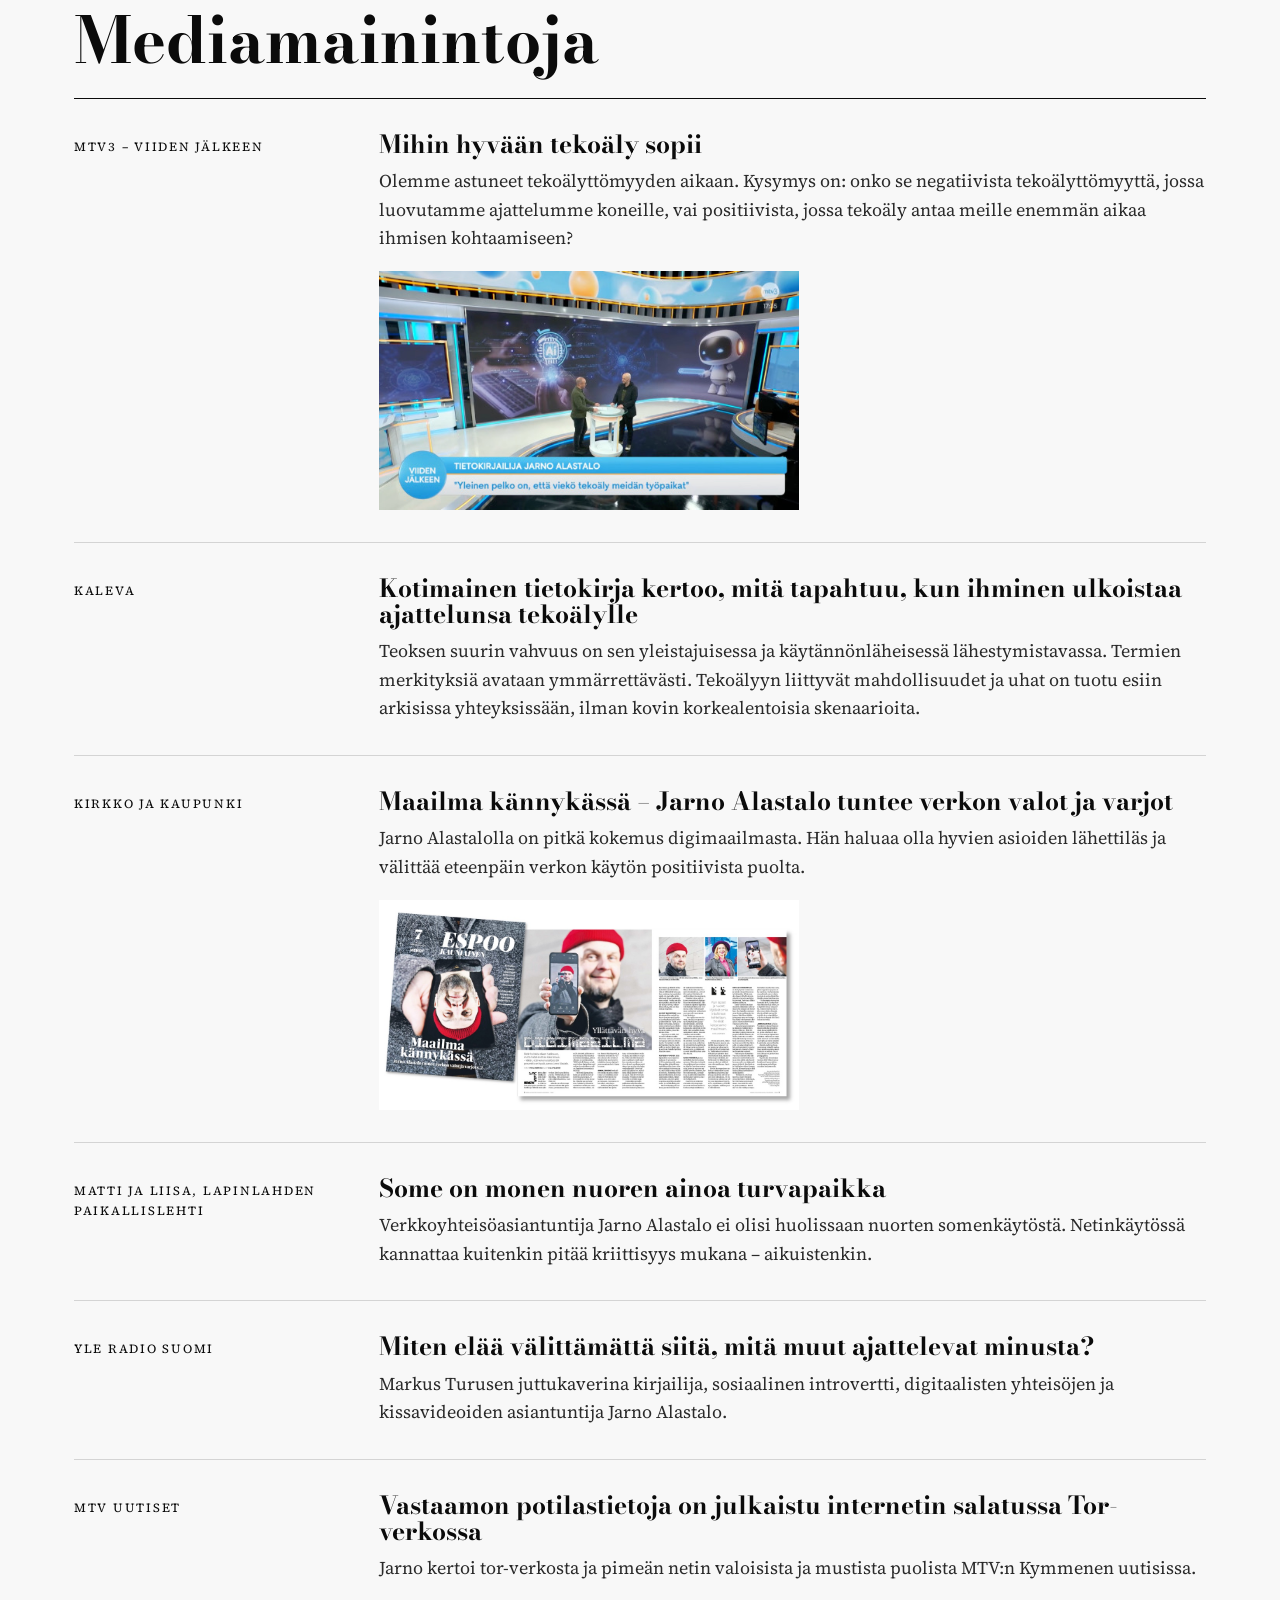
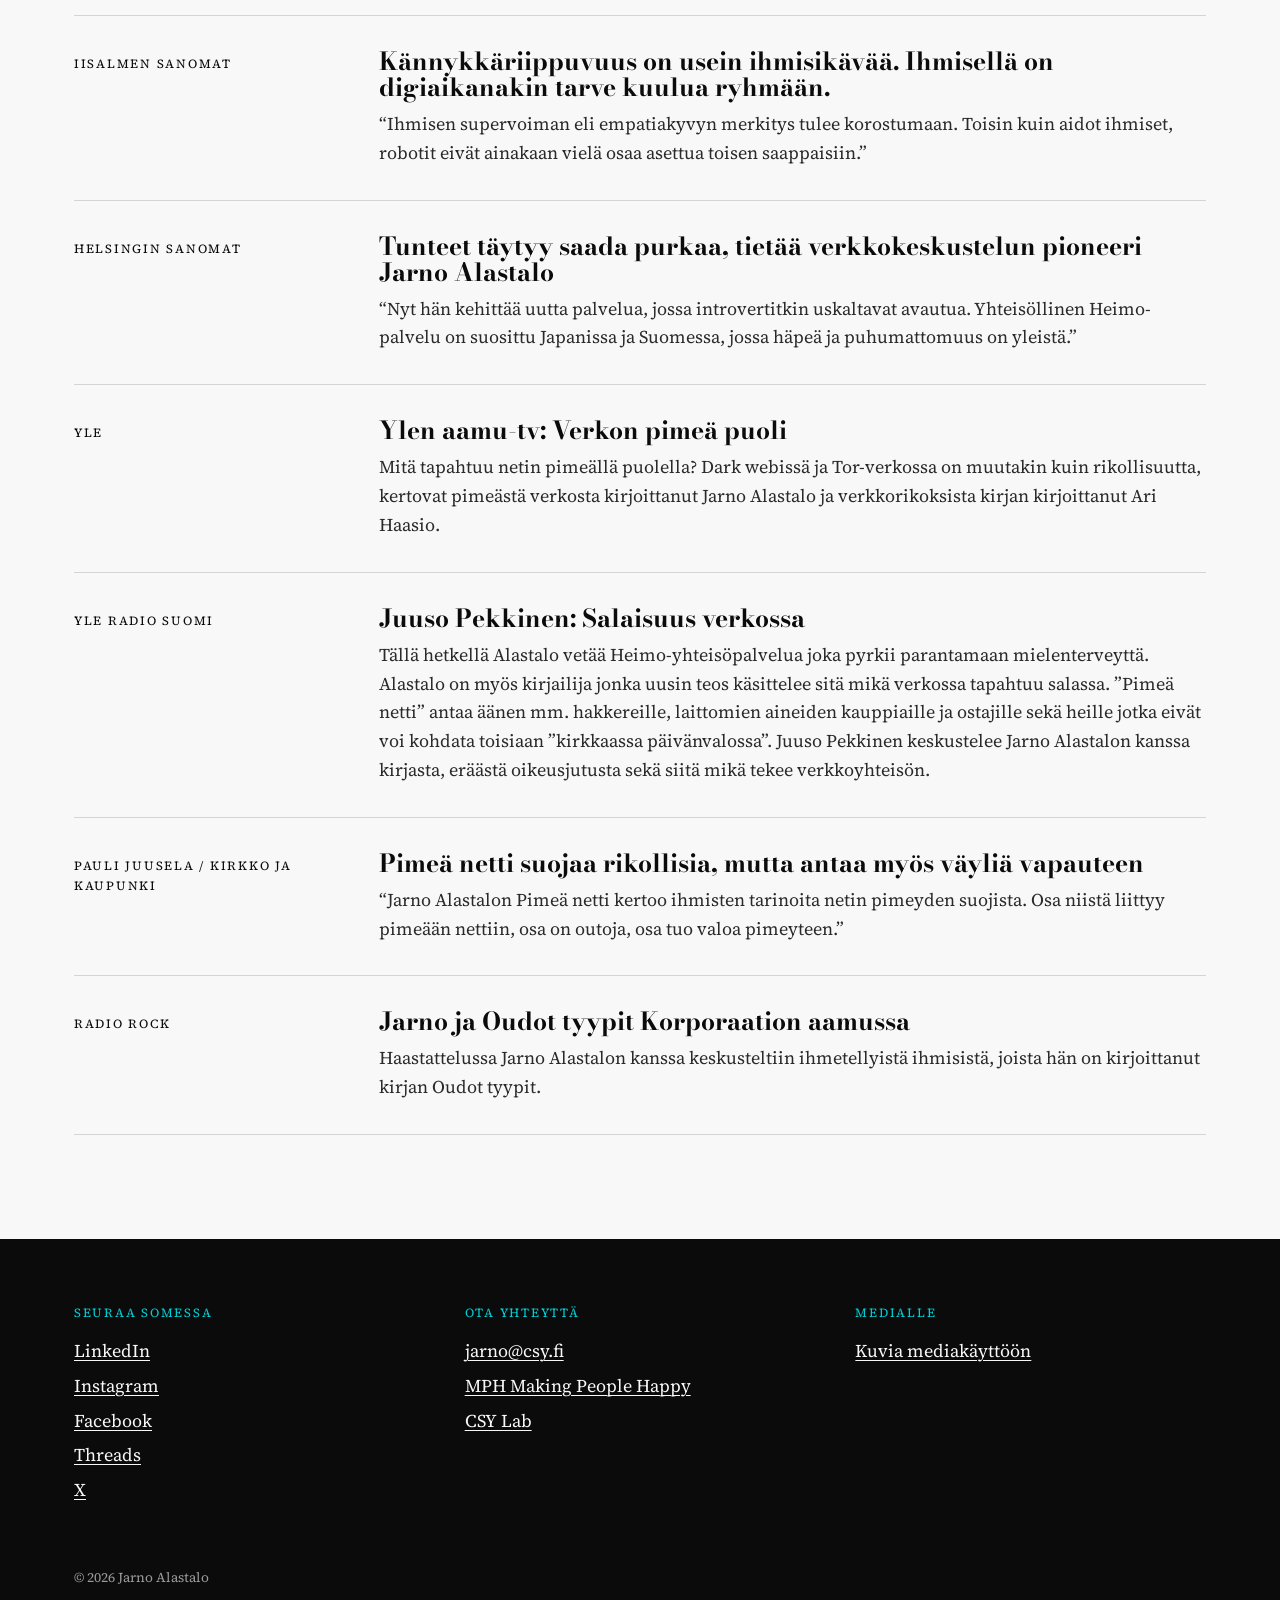
==== commit fd760f5e: "Lavakuvat: musta banneri, kuvat kokonaisina ja vinossa Co-Authored-By: Claude Opus 5.5 <noreply@anth" ====
--- a/index.html
+++ b/index.html
@@ -249,8 +249,8 @@
 </section>
 
 <figure class="lavakuvat">
+  <img src="kuvat/tool-fair-2.jpg" width="1200" height="800" alt="Jarno Alastalo puhuu lavalla Tool Fairissa" loading="lazy">
   <img class="iso" src="kuvat/tool-fair-1.jpg" width="2000" height="1333" alt="Jarno Alastalo puhuu lavalla Tool Fairissa" loading="lazy">
-  <img src="kuvat/tool-fair-2.jpg" width="1200" height="800" alt="Jarno Alastalo puhuu lavalla Tool Fairissa" loading="lazy">
   <img src="kuvat/tool-fair-3.jpg" width="1200" height="800" alt="Jarno Alastalo puhuu lavalla Tool Fairissa" loading="lazy">
   <figcaption class="sisalto">Tool Fair XX, Sopot, Puola. Kuvat: Krzysztof Kuczyk</figcaption>
 </figure>
--- a/tyyli.css
+++ b/tyyli.css
@@ -206,8 +206,21 @@
 .tilaa-johdanto { font-size: 1.3rem; max-width: 36em; margin-bottom: 48px; }
 .toimistot { margin-top: 56px; padding-top: 20px; border-top: 1px solid #333; color: #bdbdbd; }
 
-/* Lavakuvat Puhujana-osion yllä */
-.lavakuvat { margin: 0; display: grid; grid-template-columns: 1fr 1fr; gap: 6px; background: var(--paperi); }
-.lavakuvat img { width: 100%; height: 100%; object-fit: cover; }
-.lavakuvat .iso { grid-column: 1 / -1; }
-.lavakuvat figcaption { grid-column: 1 / -1; padding-top: 10px; padding-bottom: 10px; font-size: 0.8rem; letter-spacing: 0.06em; color: var(--harmaa); }
+/* Lavakuvat Puhujana-osion yllä: musta banneri, kuvat kokonaisina ja vähän vinossa */
+.lavakuvat {
+  margin: 0; background: var(--muste); padding: 56px 16px 20px; overflow: hidden;
+  display: flex; justify-content: center; align-items: center; flex-wrap: wrap; gap: 28px;
+}
+.lavakuvat img {
+  width: auto; height: clamp(110px, 17vw, 250px);
+  border: 6px solid var(--paperi); box-shadow: 0 14px 30px rgba(0, 0, 0, 0.55);
+}
+.lavakuvat img:nth-of-type(1) { transform: rotate(-2.5deg); }
+.lavakuvat .iso { height: clamp(140px, 22vw, 320px); transform: rotate(1.5deg); }
+.lavakuvat img:nth-of-type(3) { transform: rotate(-1.5deg); }
+.lavakuvat figcaption { flex-basis: 100%; text-align: center; margin-top: 18px; font-size: 0.78rem; letter-spacing: 0.06em; color: #9a9a9a; }
+@media (max-width: 860px) {
+  .lavakuvat { gap: 18px 14px; padding-top: 36px; }
+  .lavakuvat img { height: 90px; border-width: 4px; }
+  .lavakuvat .iso { order: -1; height: auto; width: 86%; }
+}
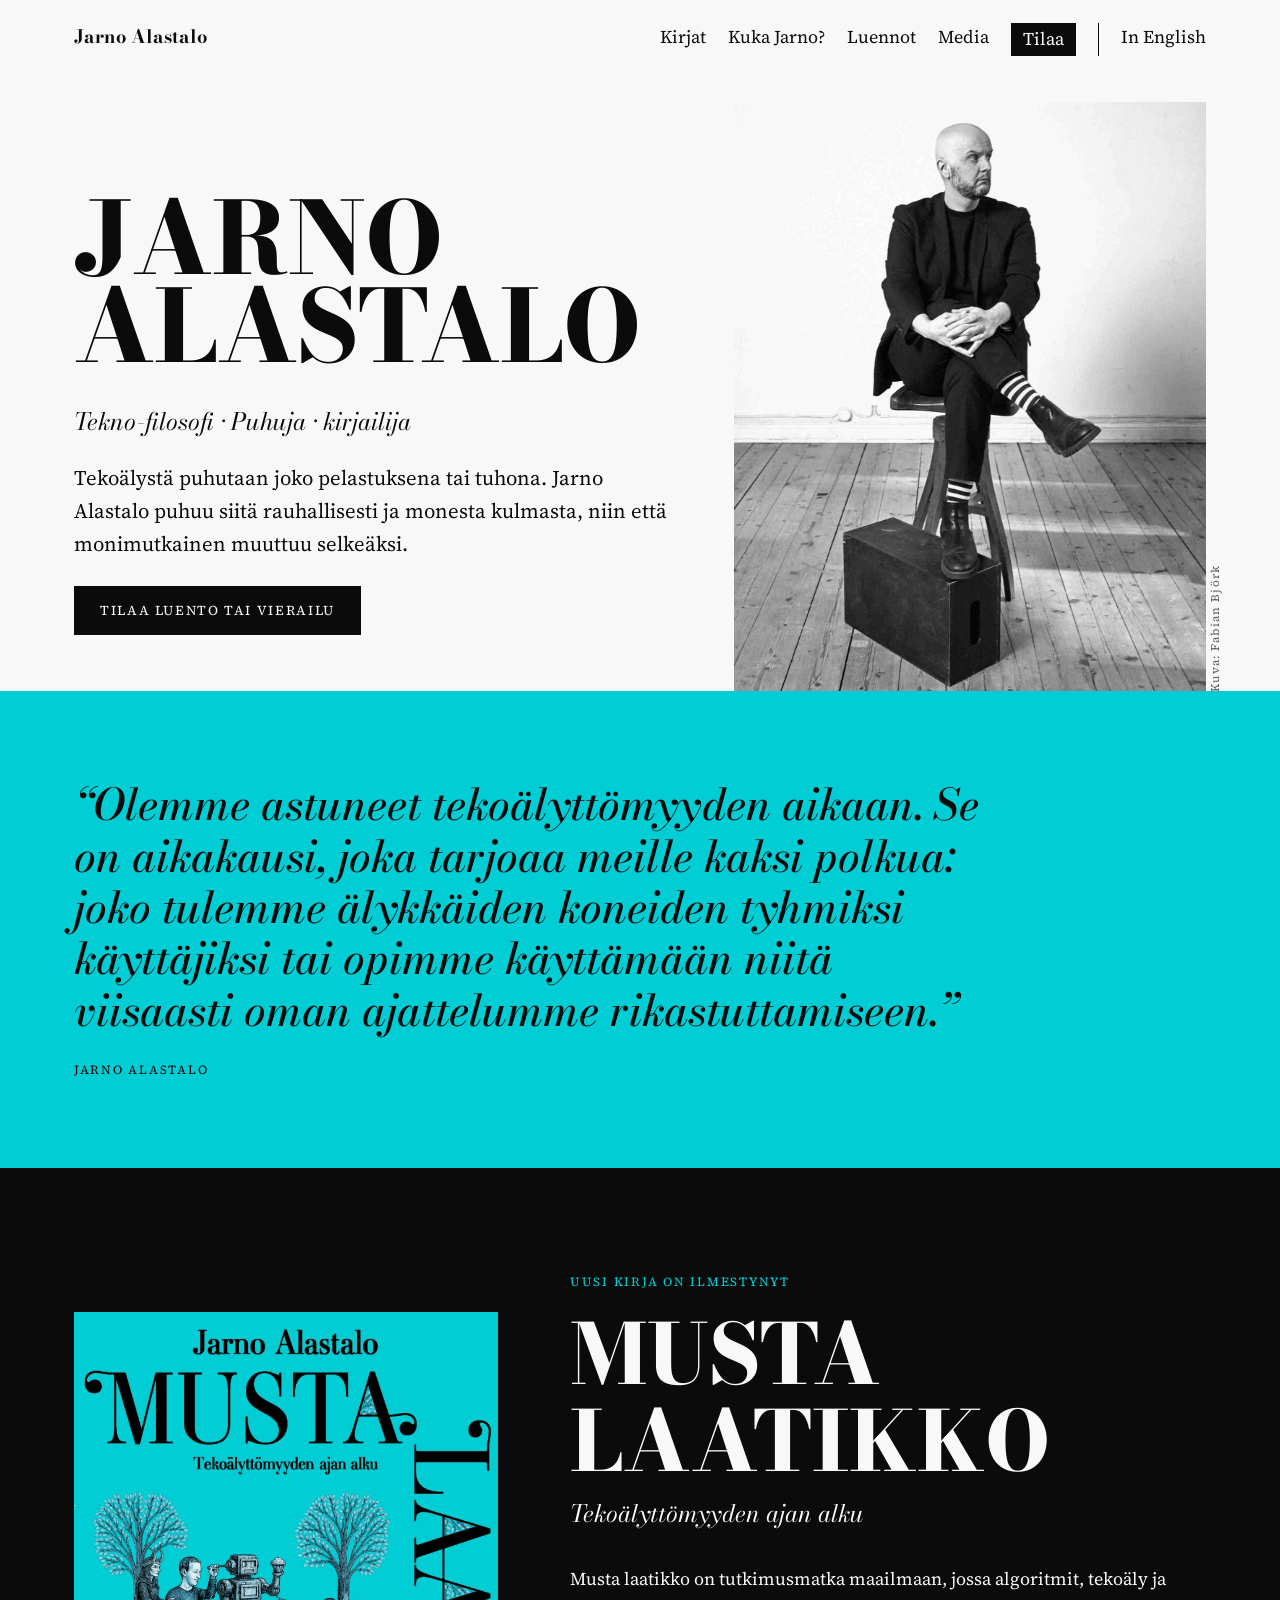
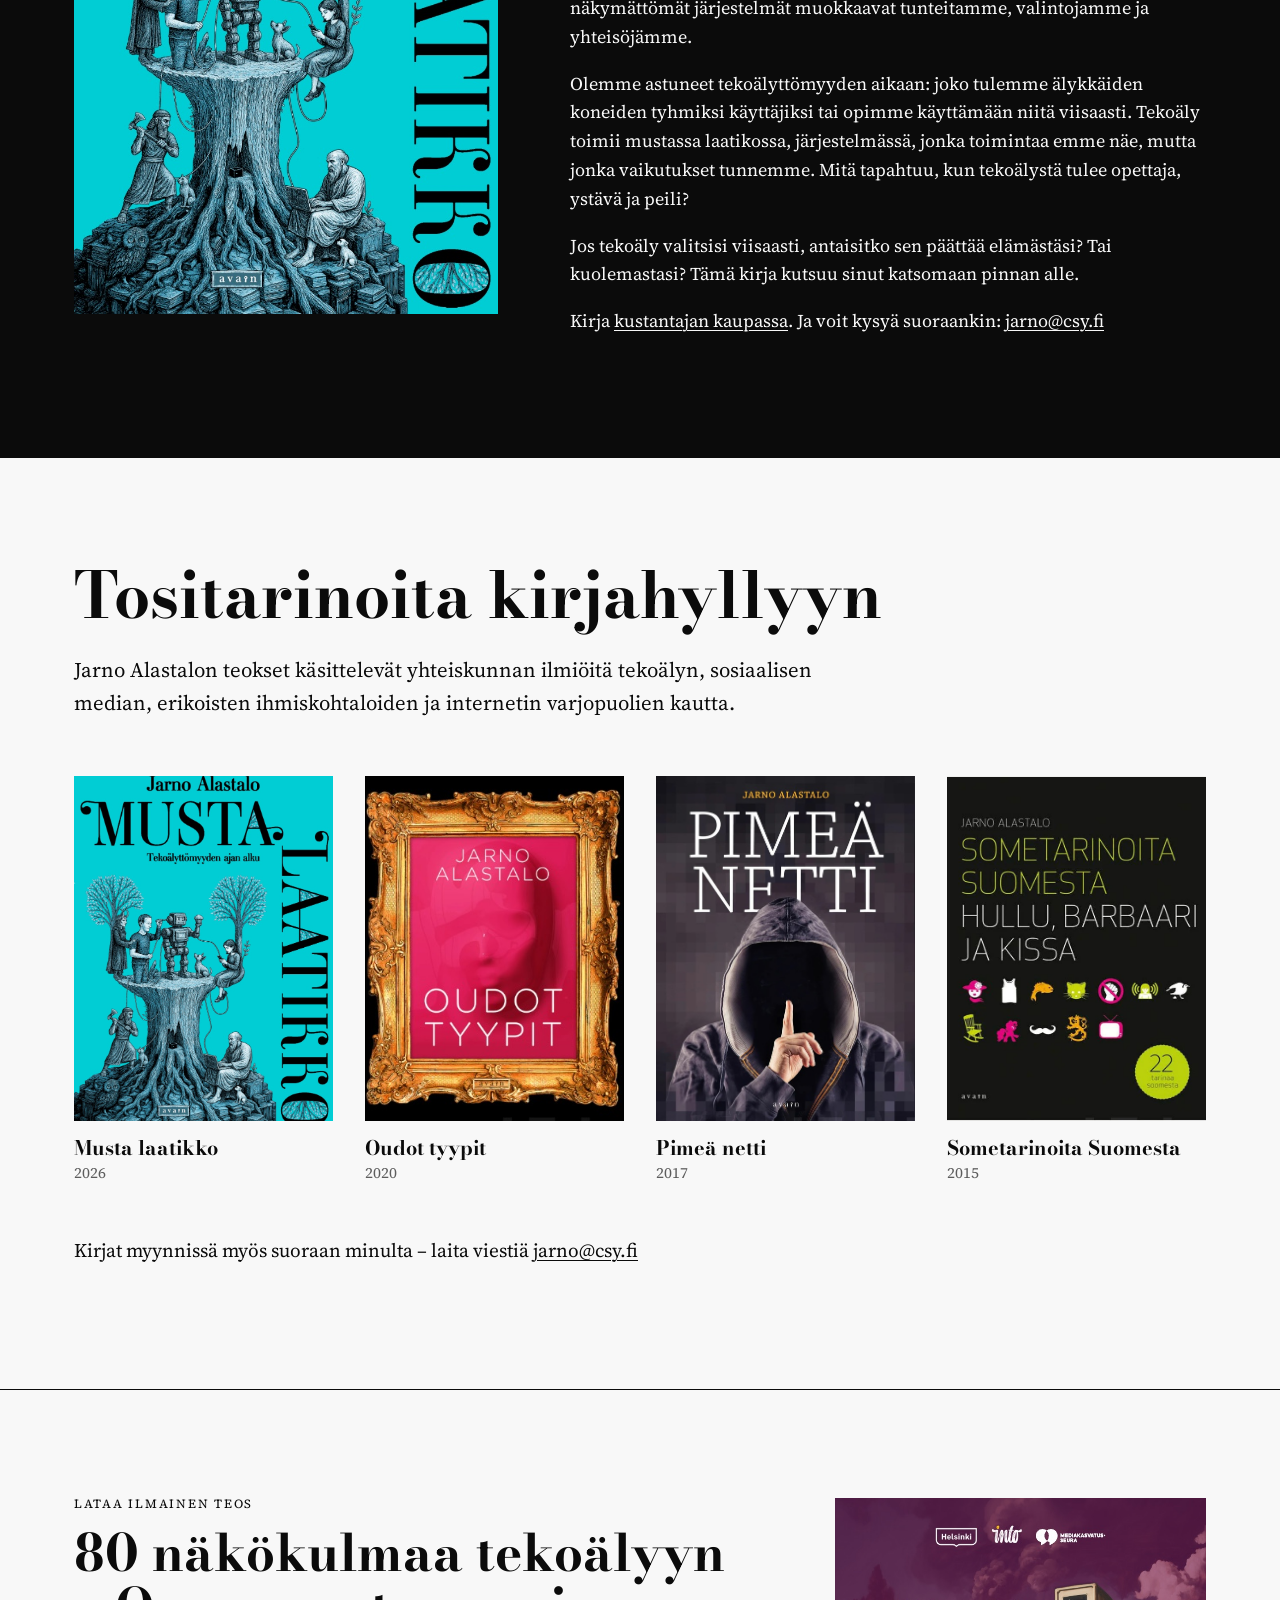
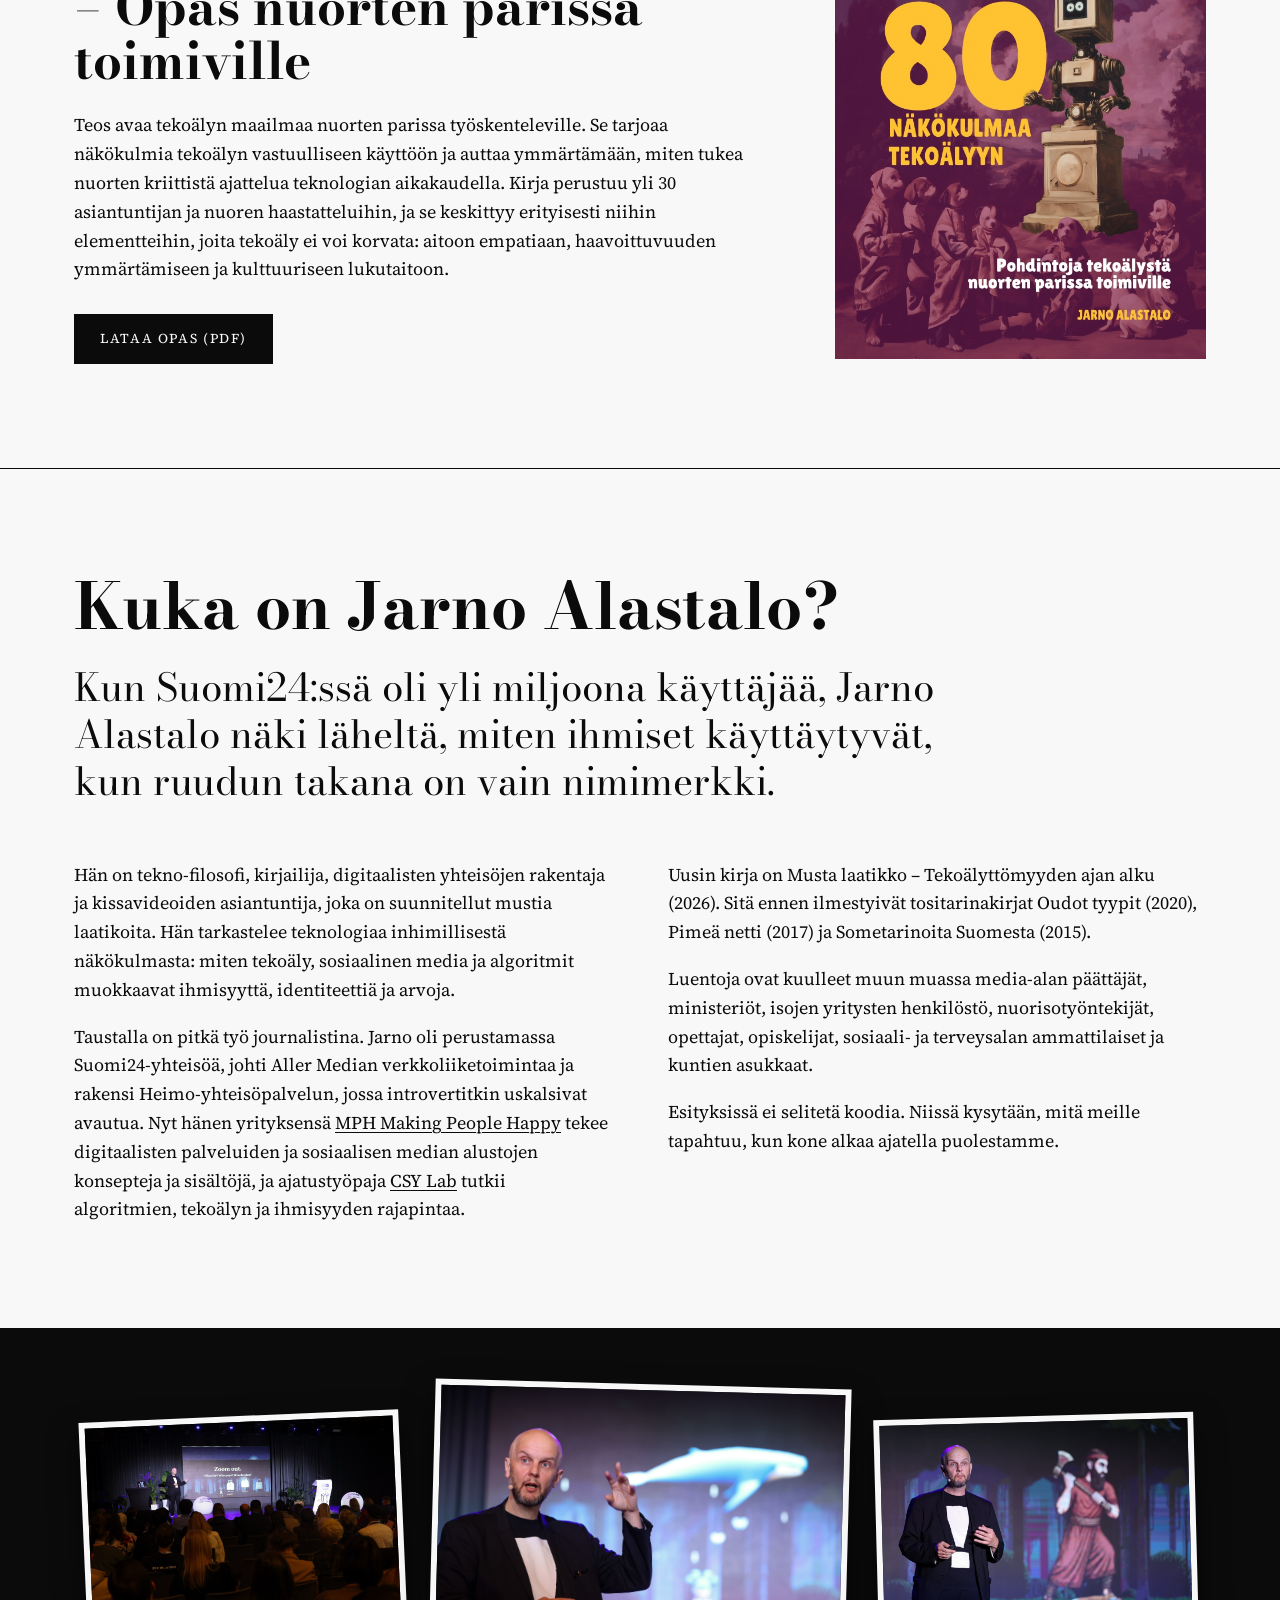
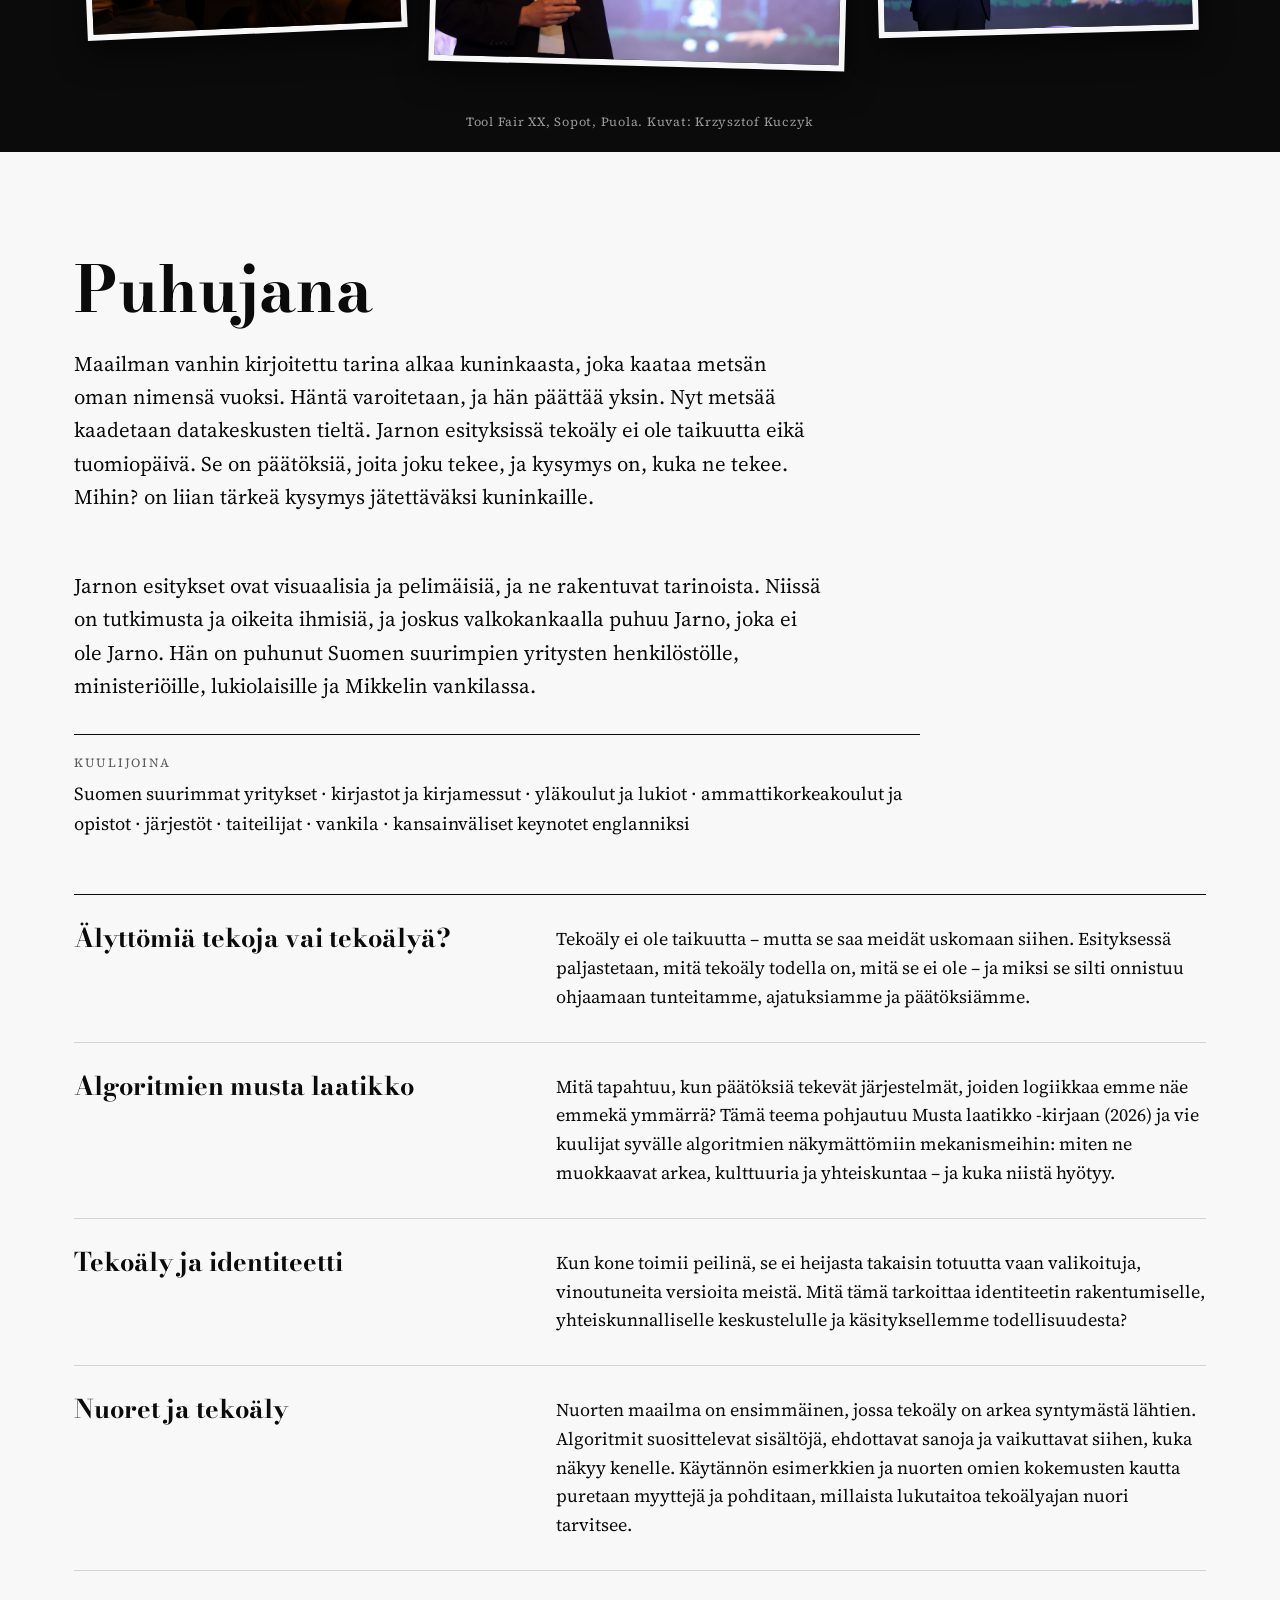
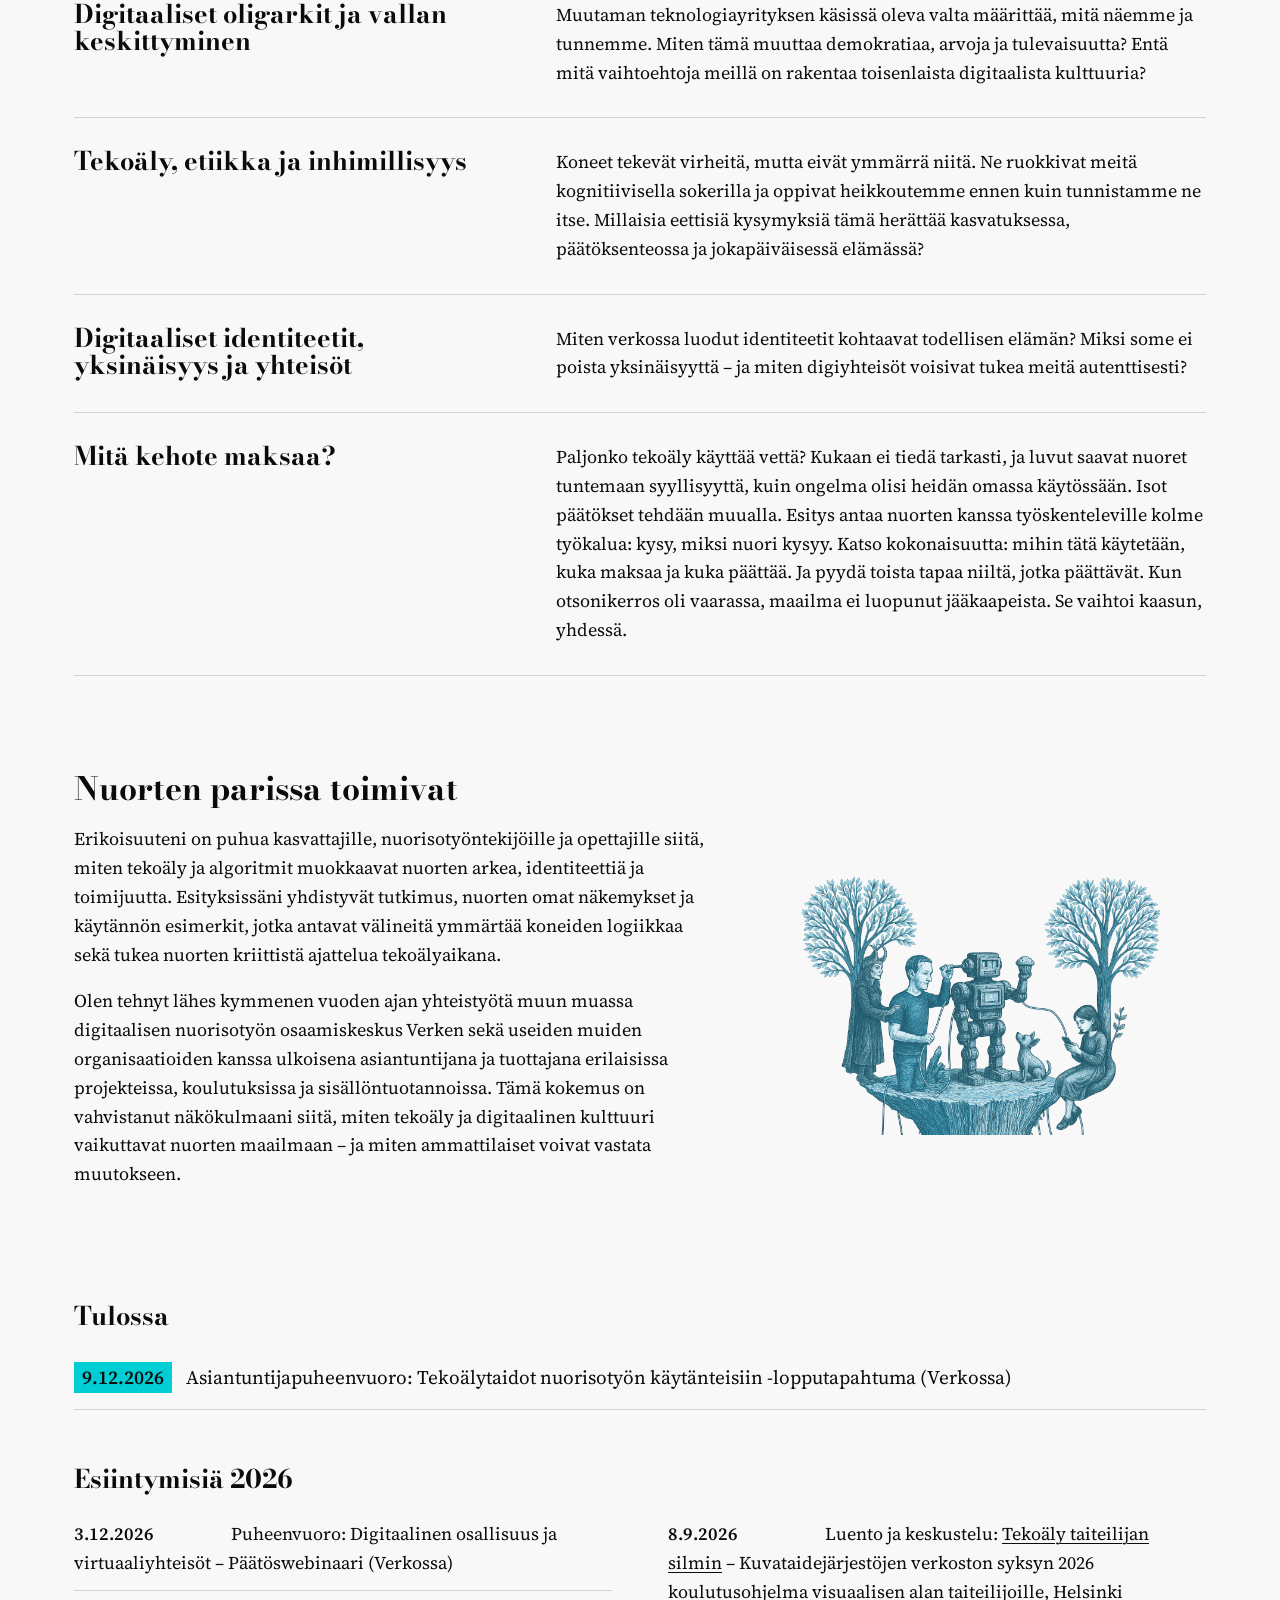
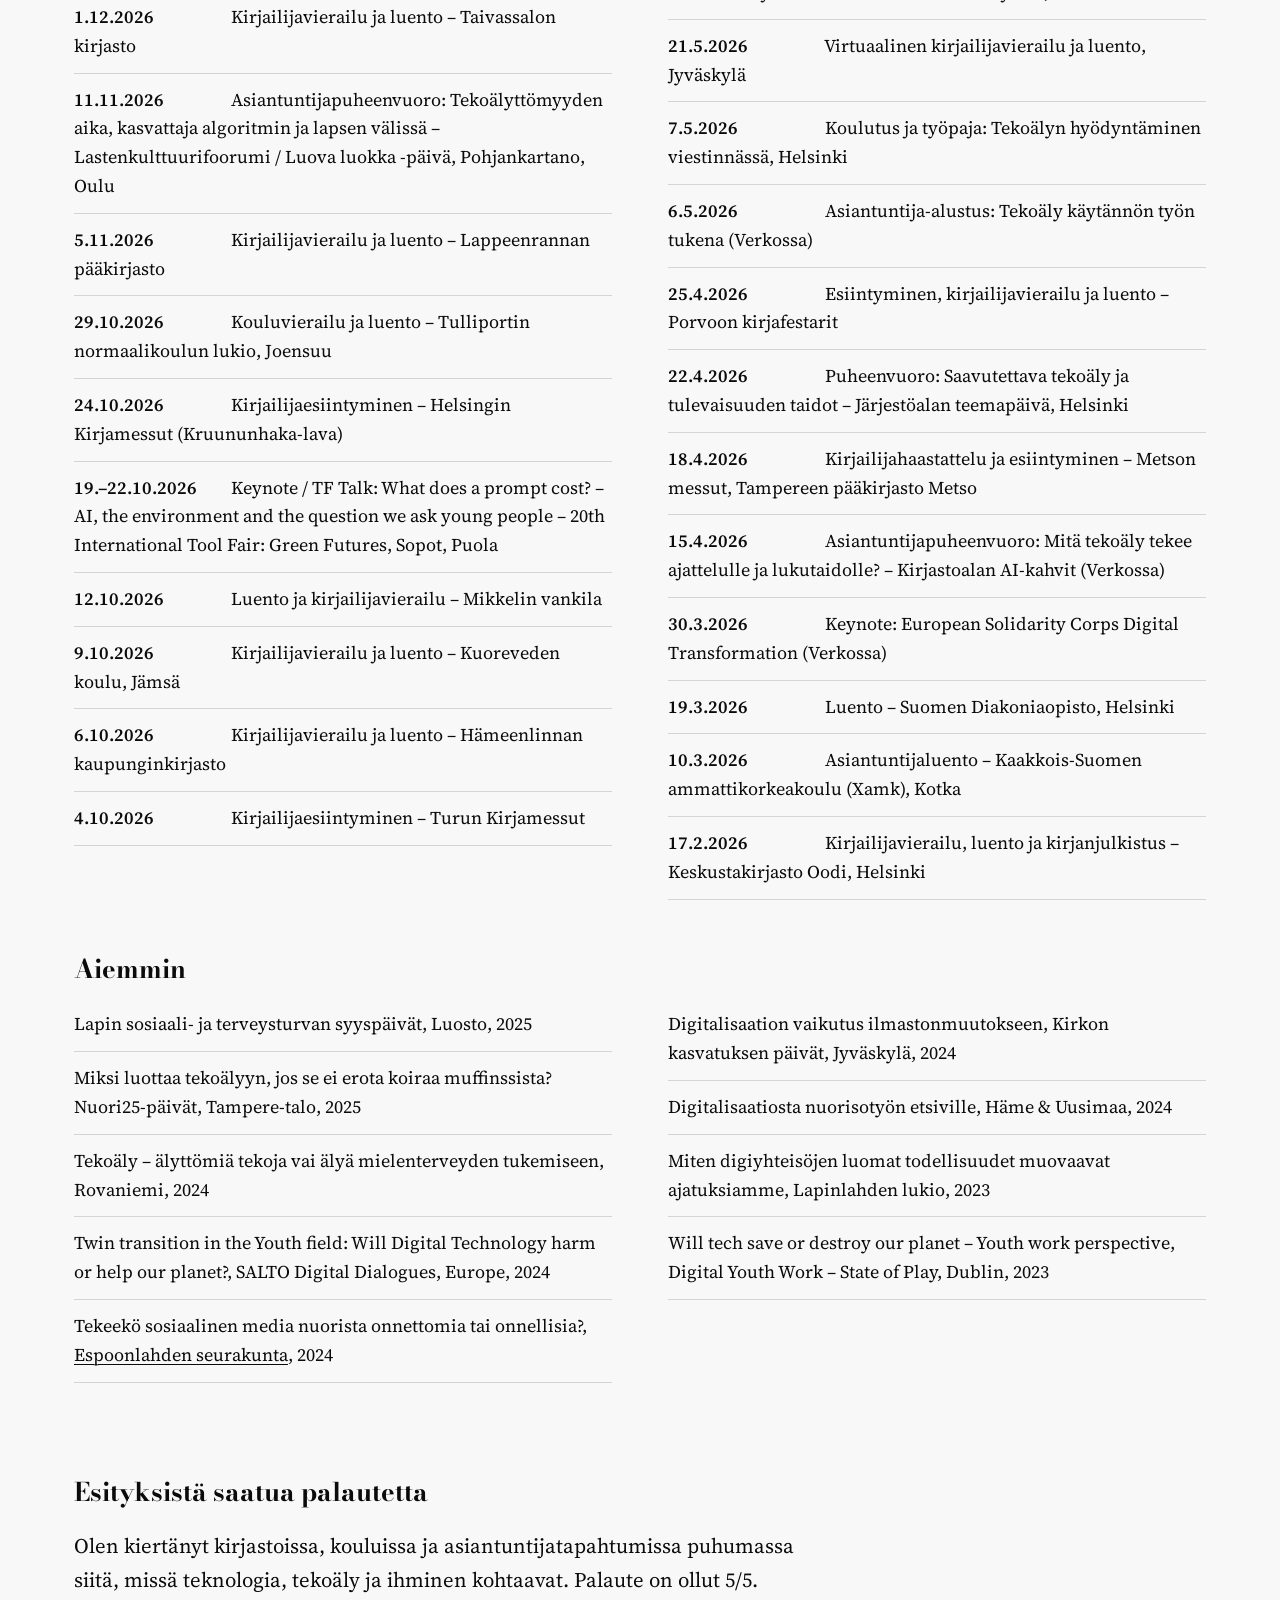
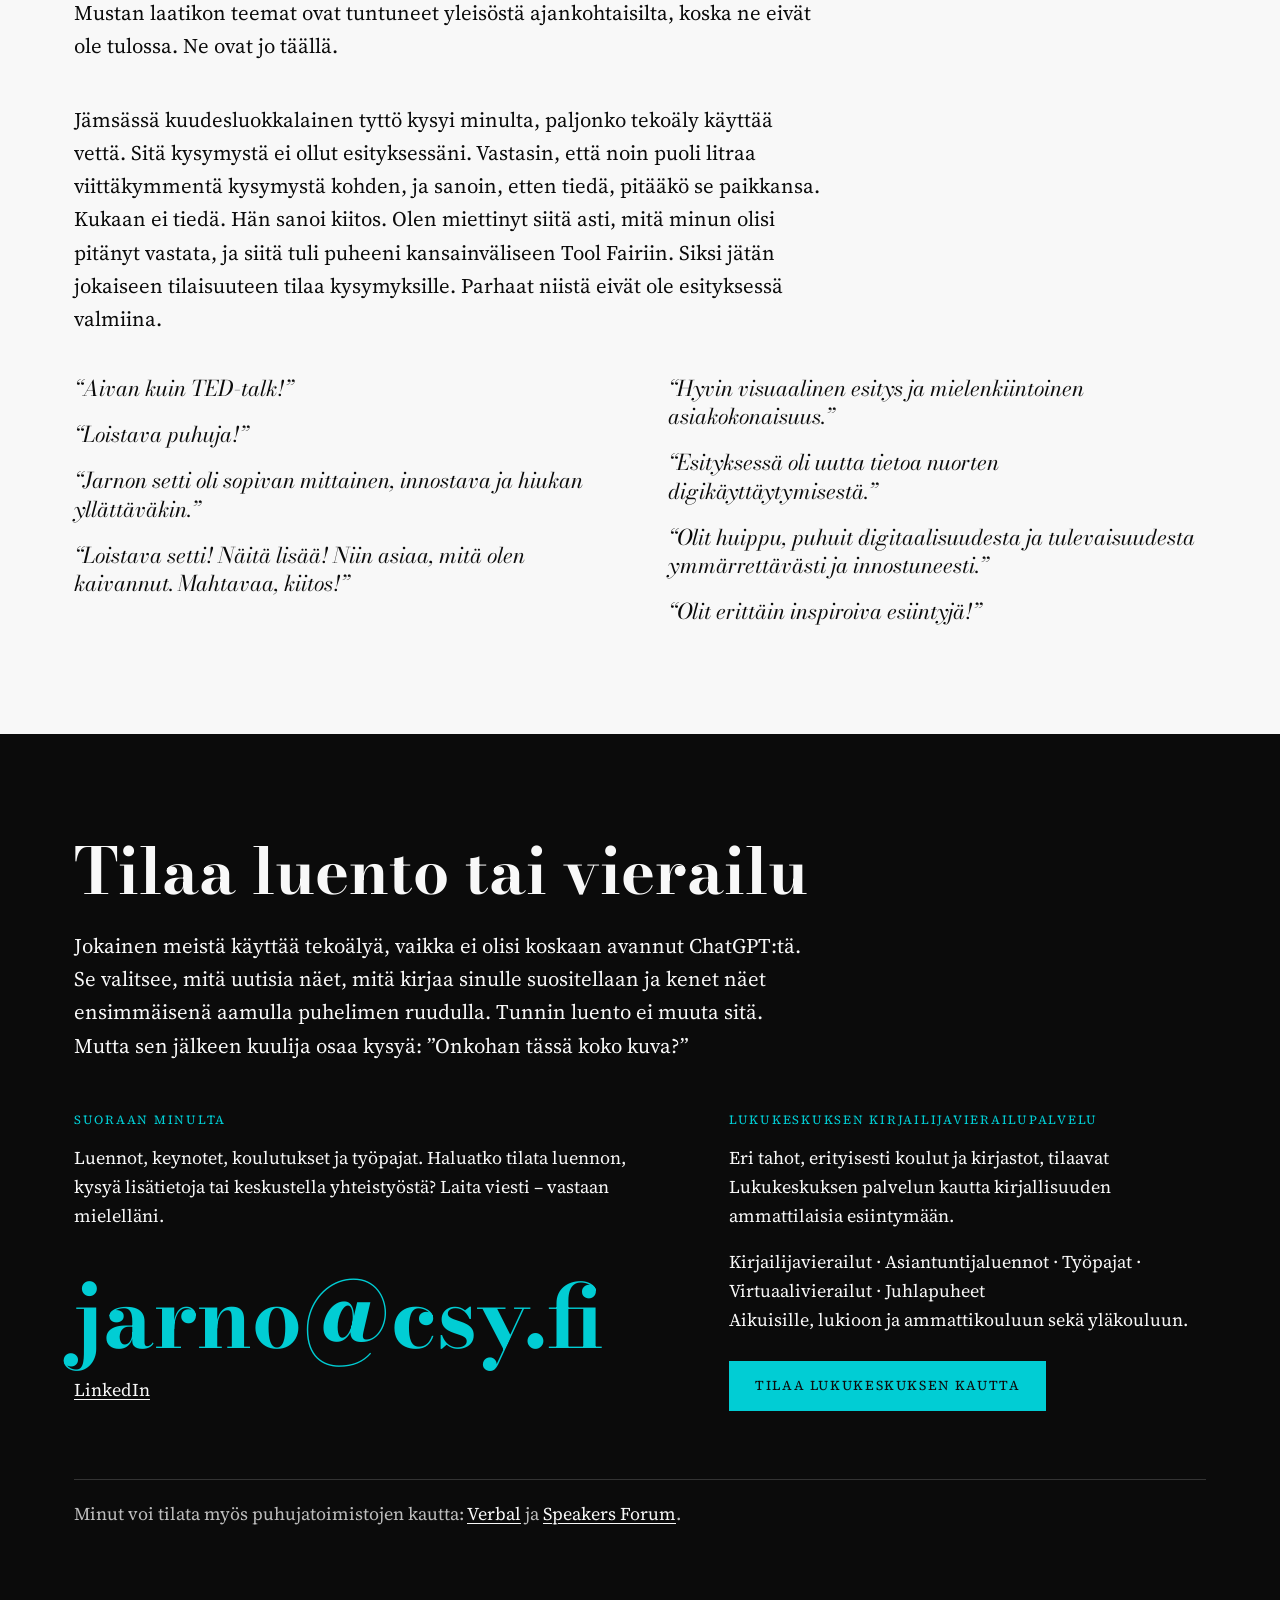
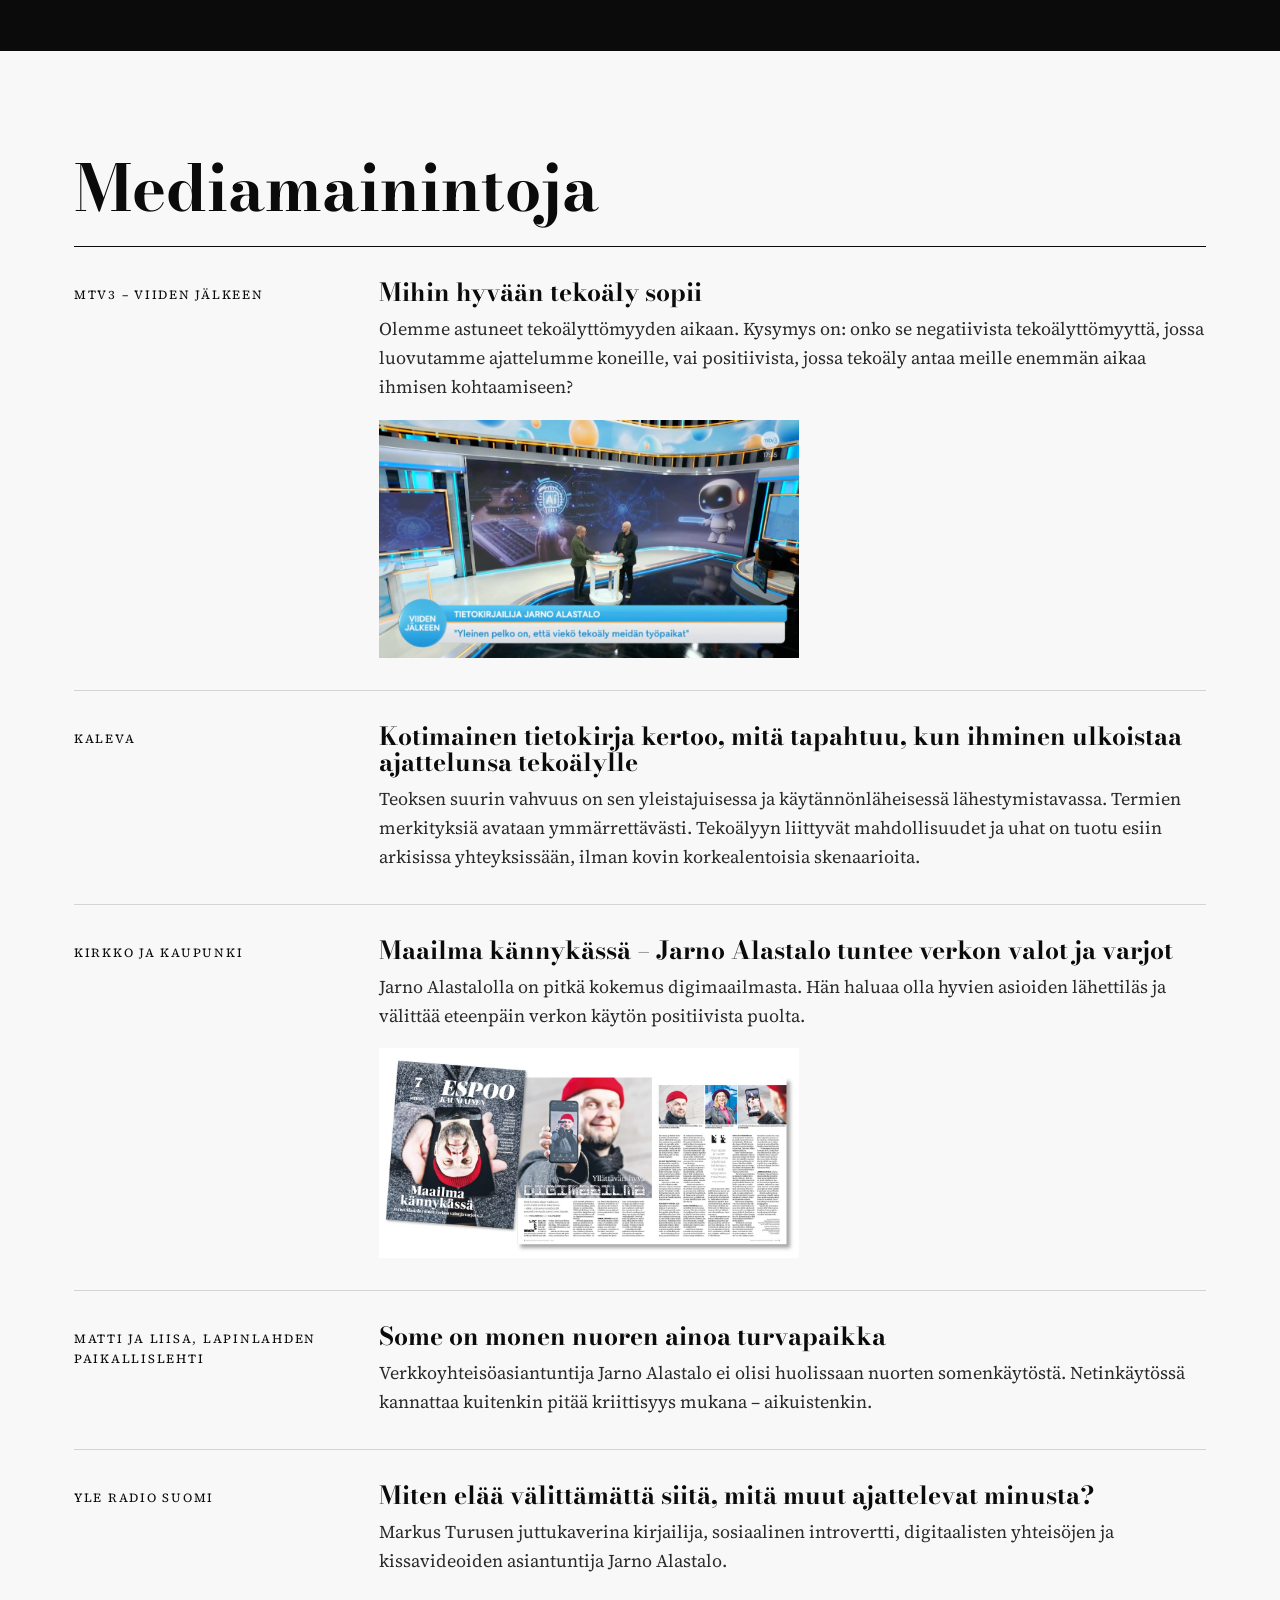
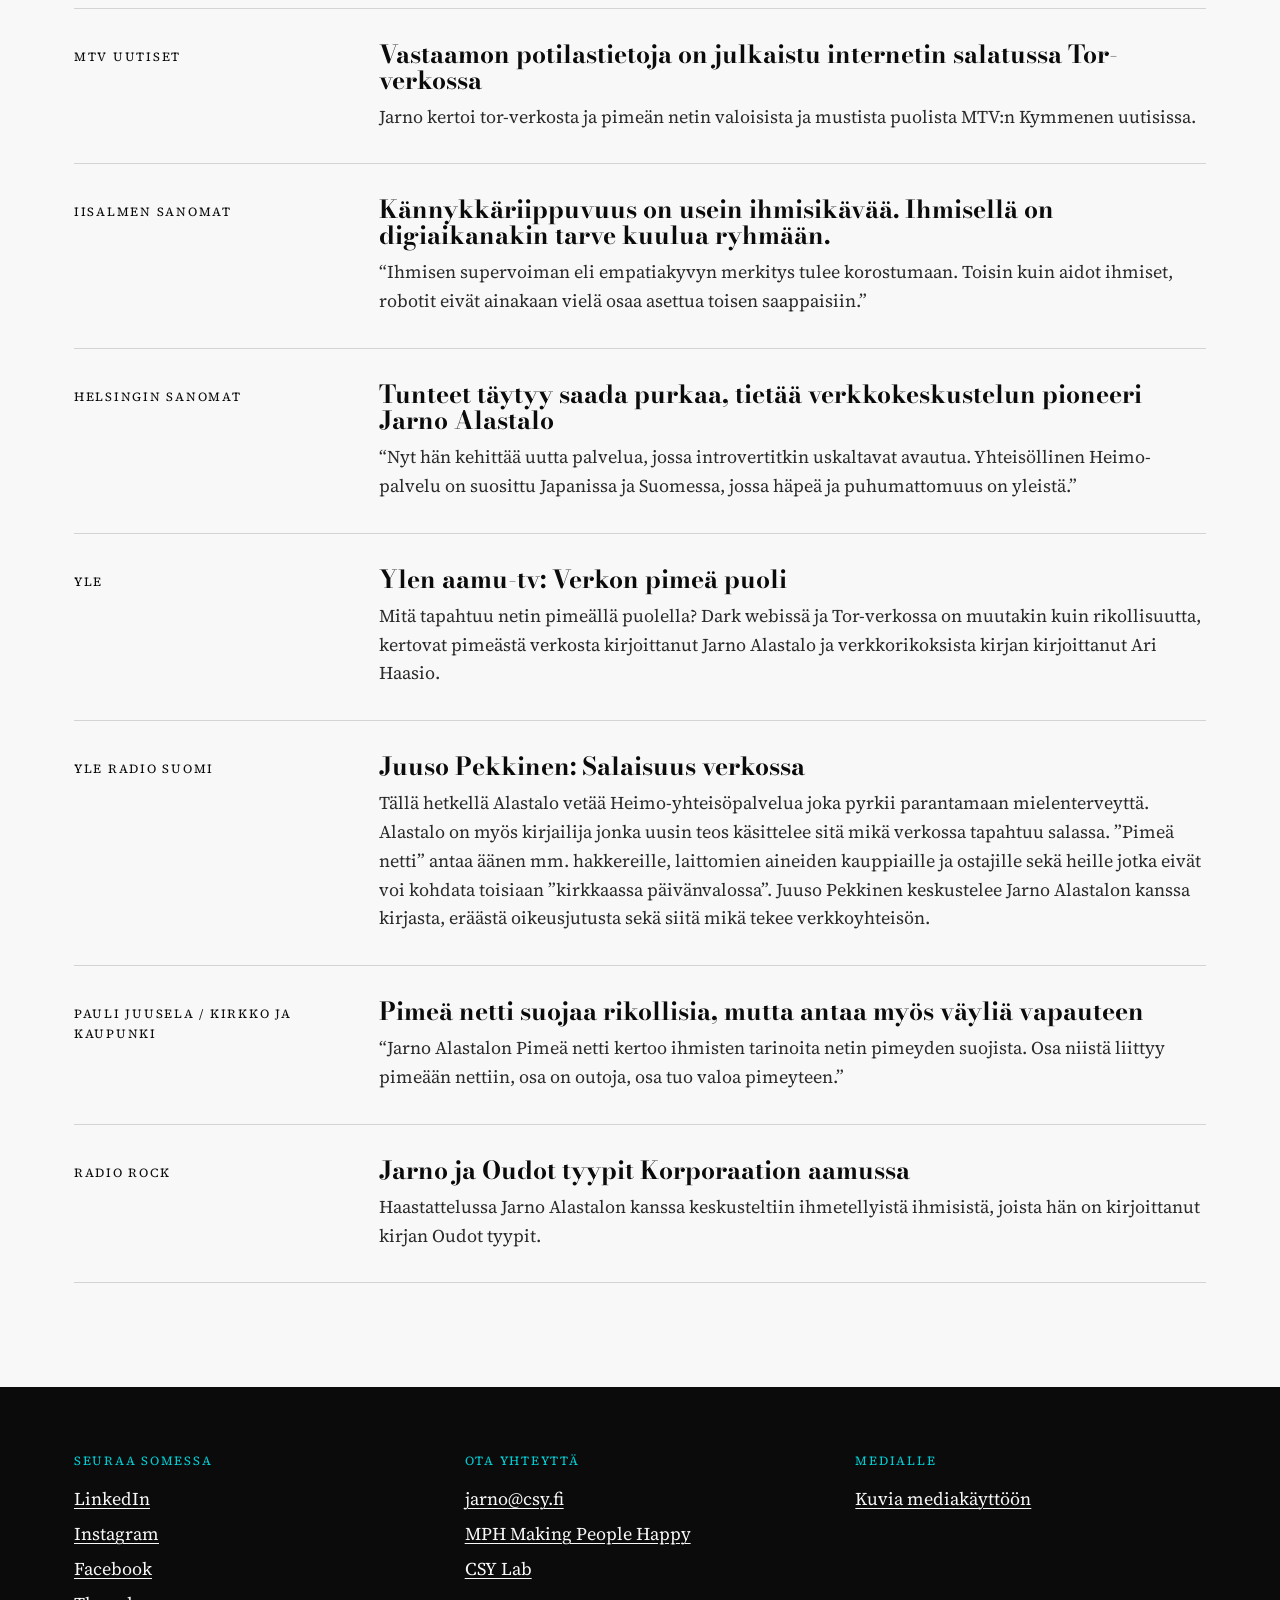
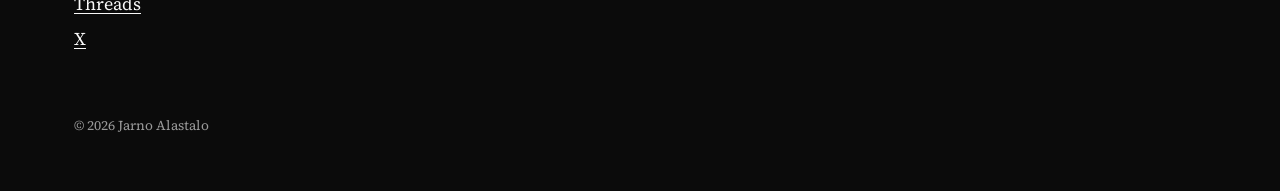
==== commit 0f49a71e: "Uusi avaus ja Puhujana-johdanto, aihe Mitä kehote maksaa? (fi + en) Co-Authored-By: Claude Opus 5.5 " ====
--- a/index.html
+++ b/index.html
@@ -35,7 +35,7 @@
         "Puhuja",
         "Kirjailija"
       ],
-      "description": "Tekno-filosofi, puhuja ja kirjailija, joka avaa tekoälyn, algoritmien ja sosiaalisen median salat tarinallisina esityksinä. Suomi24-yhteisön perustajia. Luentoja ja keynoteja yrityksille, kouluille, kirjastoille ja järjestöille suomeksi ja englanniksi.",
+      "description": "Tekno-filosofi, puhuja ja kirjailija, joka puhuu tekoälystä, algoritmeista ja sosiaalisesta mediasta rauhallisesti ja monesta kulmasta. Suomi24-yhteisön perustajia. Luentoja ja keynoteja yrityksille, kouluille, kirjastoille ja järjestöille suomeksi ja englanniksi.",
       "knowsAbout": [
         "tekoäly",
         "algoritmit",
@@ -165,7 +165,7 @@
   <div>
     <h1>Jarno<br>Alastalo</h1>
     <p class="titteli">Tekno-filosofi · Puhuja · kirjailija</p>
-    <p class="ingressi">Jarno Alastalo avaa tekoälyn, algoritmien ja sosiaalisen median salat tarinallisina esityksinä – ja tekee teknologiasta inhimillistä.</p>
+    <p class="ingressi">Tekoälystä puhutaan joko pelastuksena tai tuhona. Jarno Alastalo puhuu siitä rauhallisesti ja monesta kulmasta, niin että monimutkainen muuttuu selkeäksi.</p>
     <a class="nappi" href="#tilaa">Tilaa luento tai vierailu</a>
   </div>
   <figure>
@@ -258,7 +258,7 @@
 <section class="osio" id="luennot">
   <div class="sisalto">
     <h2>Puhujana</h2>
-    <p class="johdanto">Esityksessä on hetki, jolloin koko sali katsoo kuvaa ja yrittää päättää, onko siinä chihuahua vai muffinssi. Ihminen tunnistaa koiran heti. Tekoäly ei aina tunnista. Silti annamme samanlaisten järjestelmien päättää, mitä näemme, kenen kasvot ovat kauniit ja mikä ajatus saa jatkua.</p>
+    <p class="johdanto">Maailman vanhin kirjoitettu tarina alkaa kuninkaasta, joka kaataa metsän oman nimensä vuoksi. Häntä varoitetaan, ja hän päättää yksin. Nyt metsää kaadetaan datakeskusten tieltä. Jarnon esityksissä tekoäly ei ole taikuutta eikä tuomiopäivä. Se on päätöksiä, joita joku tekee, ja kysymys on, kuka ne tekee. Mihin? on liian tärkeä kysymys jätettäväksi kuninkaille.</p>
     <p class="johdanto">Jarnon esitykset ovat visuaalisia ja pelimäisiä, ja ne rakentuvat tarinoista. Niissä on tutkimusta ja oikeita ihmisiä, ja joskus valkokankaalla puhuu Jarno, joka ei ole Jarno. Hän on puhunut Suomen suurimpien yritysten henkilöstölle, ministeriöille, lukiolaisille ja Mikkelin vankilassa.</p>
     <p class="kenelle"><span class="pieni">Kuulijoina</span> Suomen suurimmat yritykset · kirjastot ja kirjamessut · yläkoulut ja lukiot · ammattikorkeakoulut ja opistot · järjestöt · taiteilijat · vankila · kansainväliset keynotet englanniksi</p>
 
@@ -270,7 +270,7 @@
       <li><h3>Digitaaliset oligarkit ja vallan keskittyminen</h3><p>Muutaman teknologiayrityksen käsissä oleva valta määrittää, mitä näemme ja tunnemme. Miten tämä muuttaa demokratiaa, arvoja ja tulevaisuutta? Entä mitä vaihtoehtoja meillä on rakentaa toisenlaista digitaalista kulttuuria?</p></li>
       <li><h3>Tekoäly, etiikka ja inhimillisyys</h3><p>Koneet tekevät virheitä, mutta eivät ymmärrä niitä. Ne ruokkivat meitä kognitiivisella sokerilla ja oppivat heikkoutemme ennen kuin tunnistamme ne itse. Millaisia eettisiä kysymyksiä tämä herättää kasvatuksessa, päätöksenteossa ja jokapäiväisessä elämässä?</p></li>
       <li><h3>Digitaaliset identiteetit, yksinäisyys ja yhteisöt</h3><p>Miten verkossa luodut identiteetit kohtaavat todellisen elämän? Miksi some ei poista yksinäisyyttä – ja miten digiyhteisöt voisivat tukea meitä autenttisesti?</p></li>
-      <li><h3>Digitalisaatio, ilmasto ja arki</h3><p>Verkossa on valtaa, mutta myös kulutus- ja ympäristökysymyksiä. Miten media- ja nuorisotyössä voi huomioida digitalisaation ympäristövaikutukset arkitasolla?</p></li>
+      <li><h3>Mitä kehote maksaa?</h3><p>Paljonko tekoäly käyttää vettä? Kukaan ei tiedä tarkasti, ja luvut saavat nuoret tuntemaan syyllisyyttä, kuin ongelma olisi heidän omassa käytössään. Isot päätökset tehdään muualla. Esitys antaa nuorten kanssa työskenteleville kolme työkalua: kysy, miksi nuori kysyy. Katso kokonaisuutta: mihin tätä käytetään, kuka maksaa ja kuka päättää. Ja pyydä toista tapaa niiltä, jotka päättävät. Kun otsonikerros oli vaarassa, maailma ei luopunut jääkaapeista. Se vaihtoi kaasun, yhdessä.</p></li>
     </ul>
 
     <div class="nuoret">
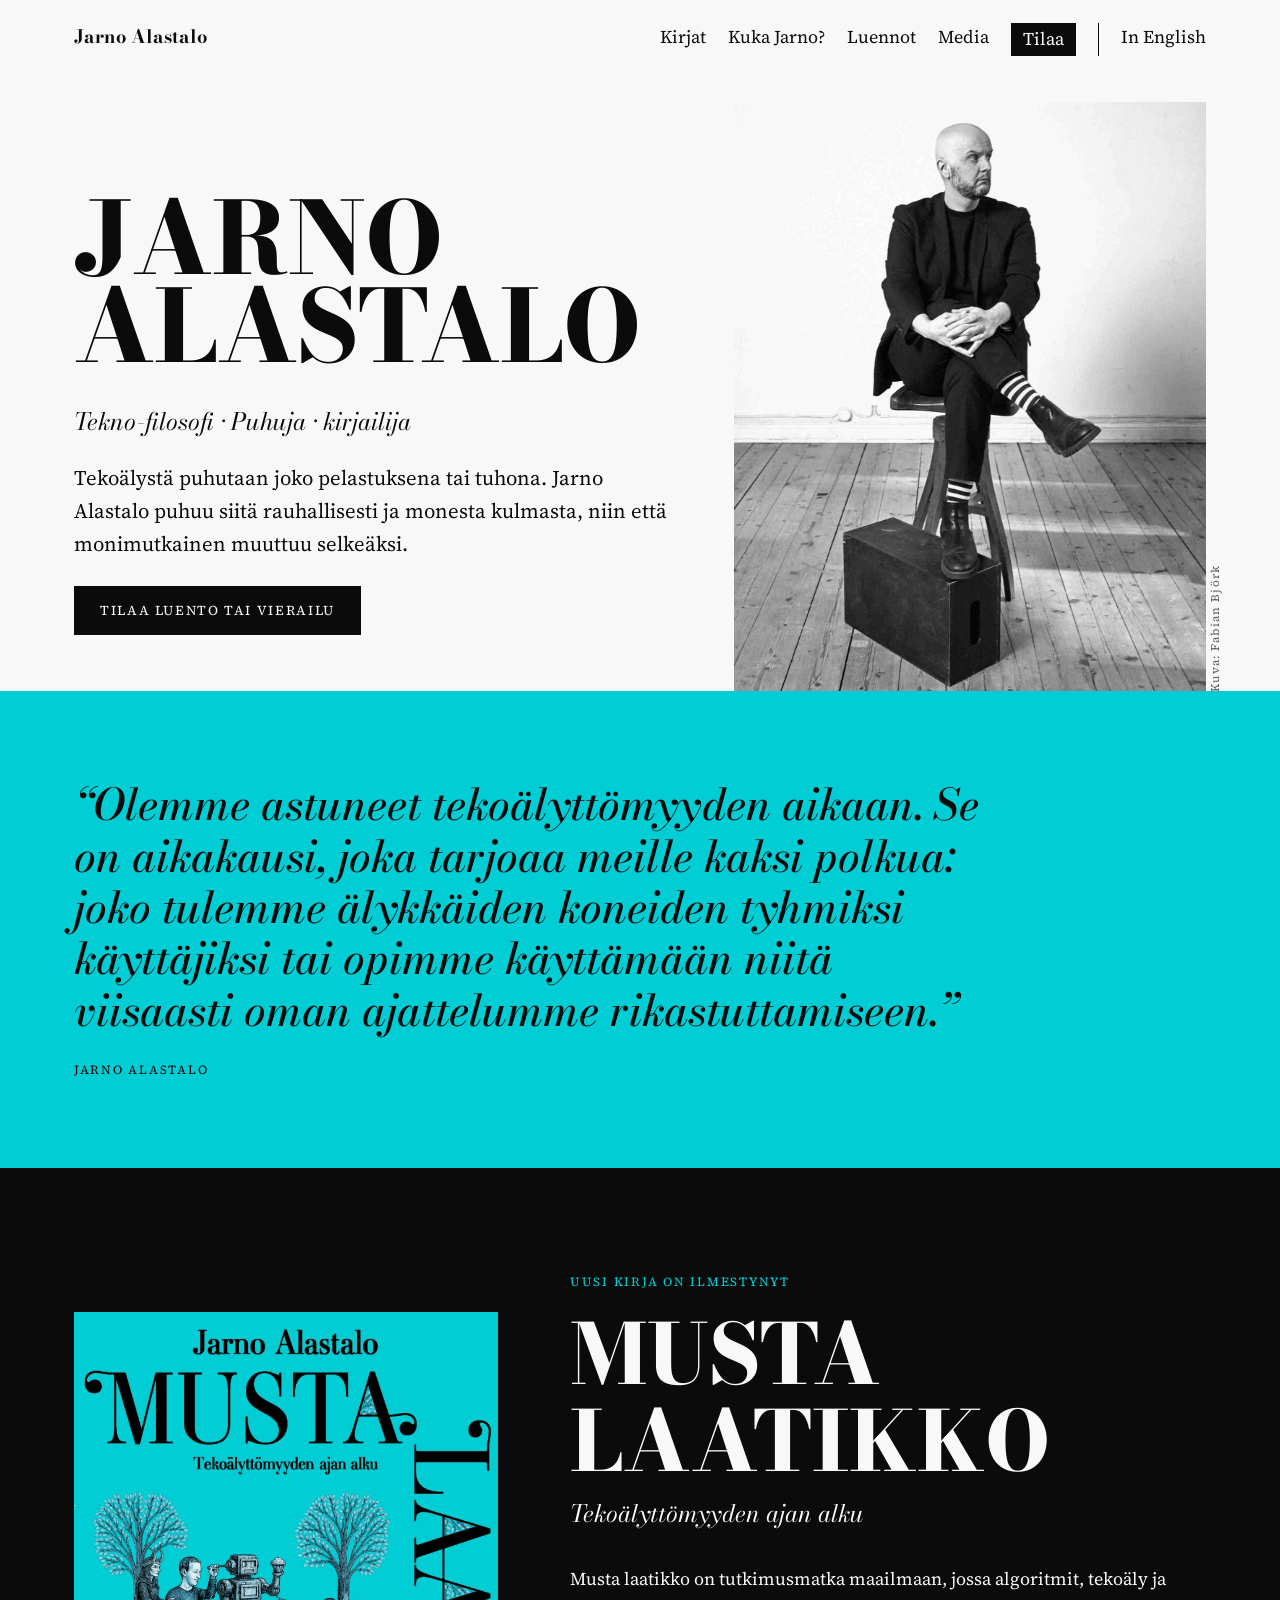
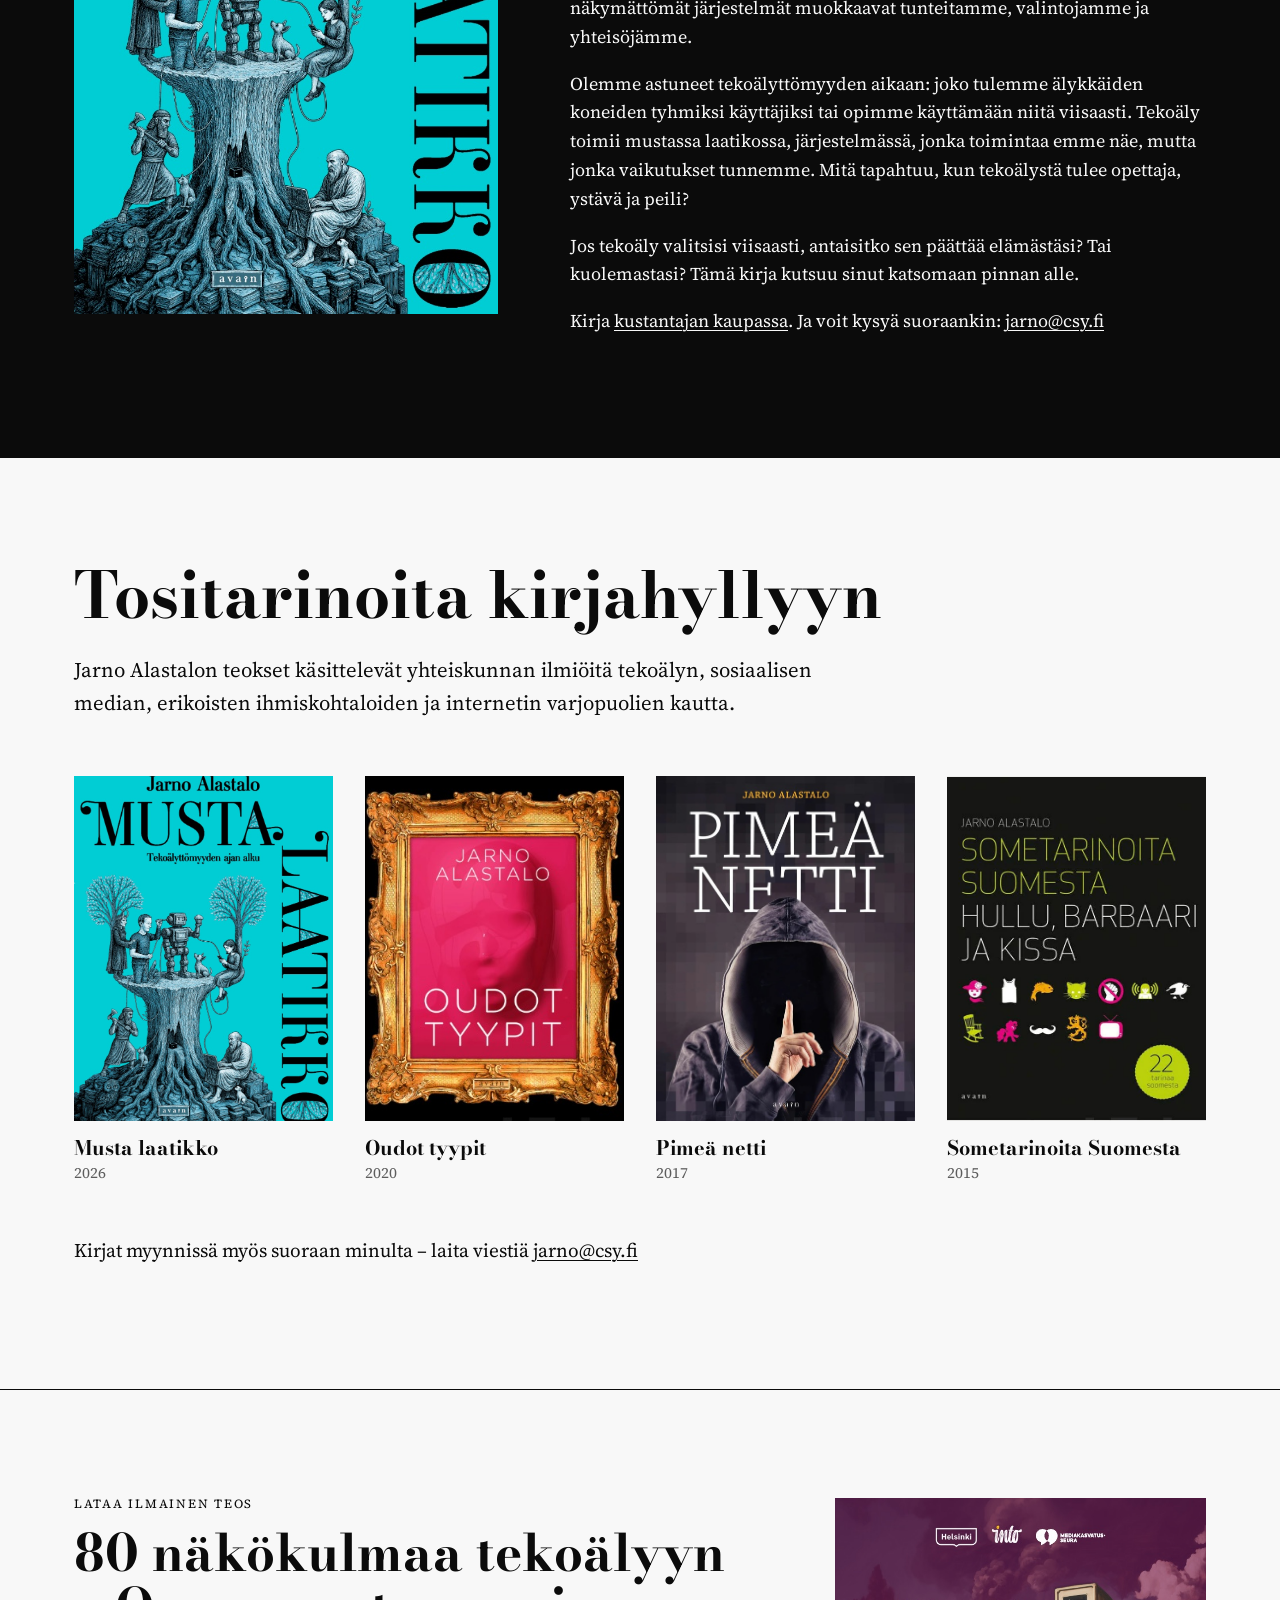
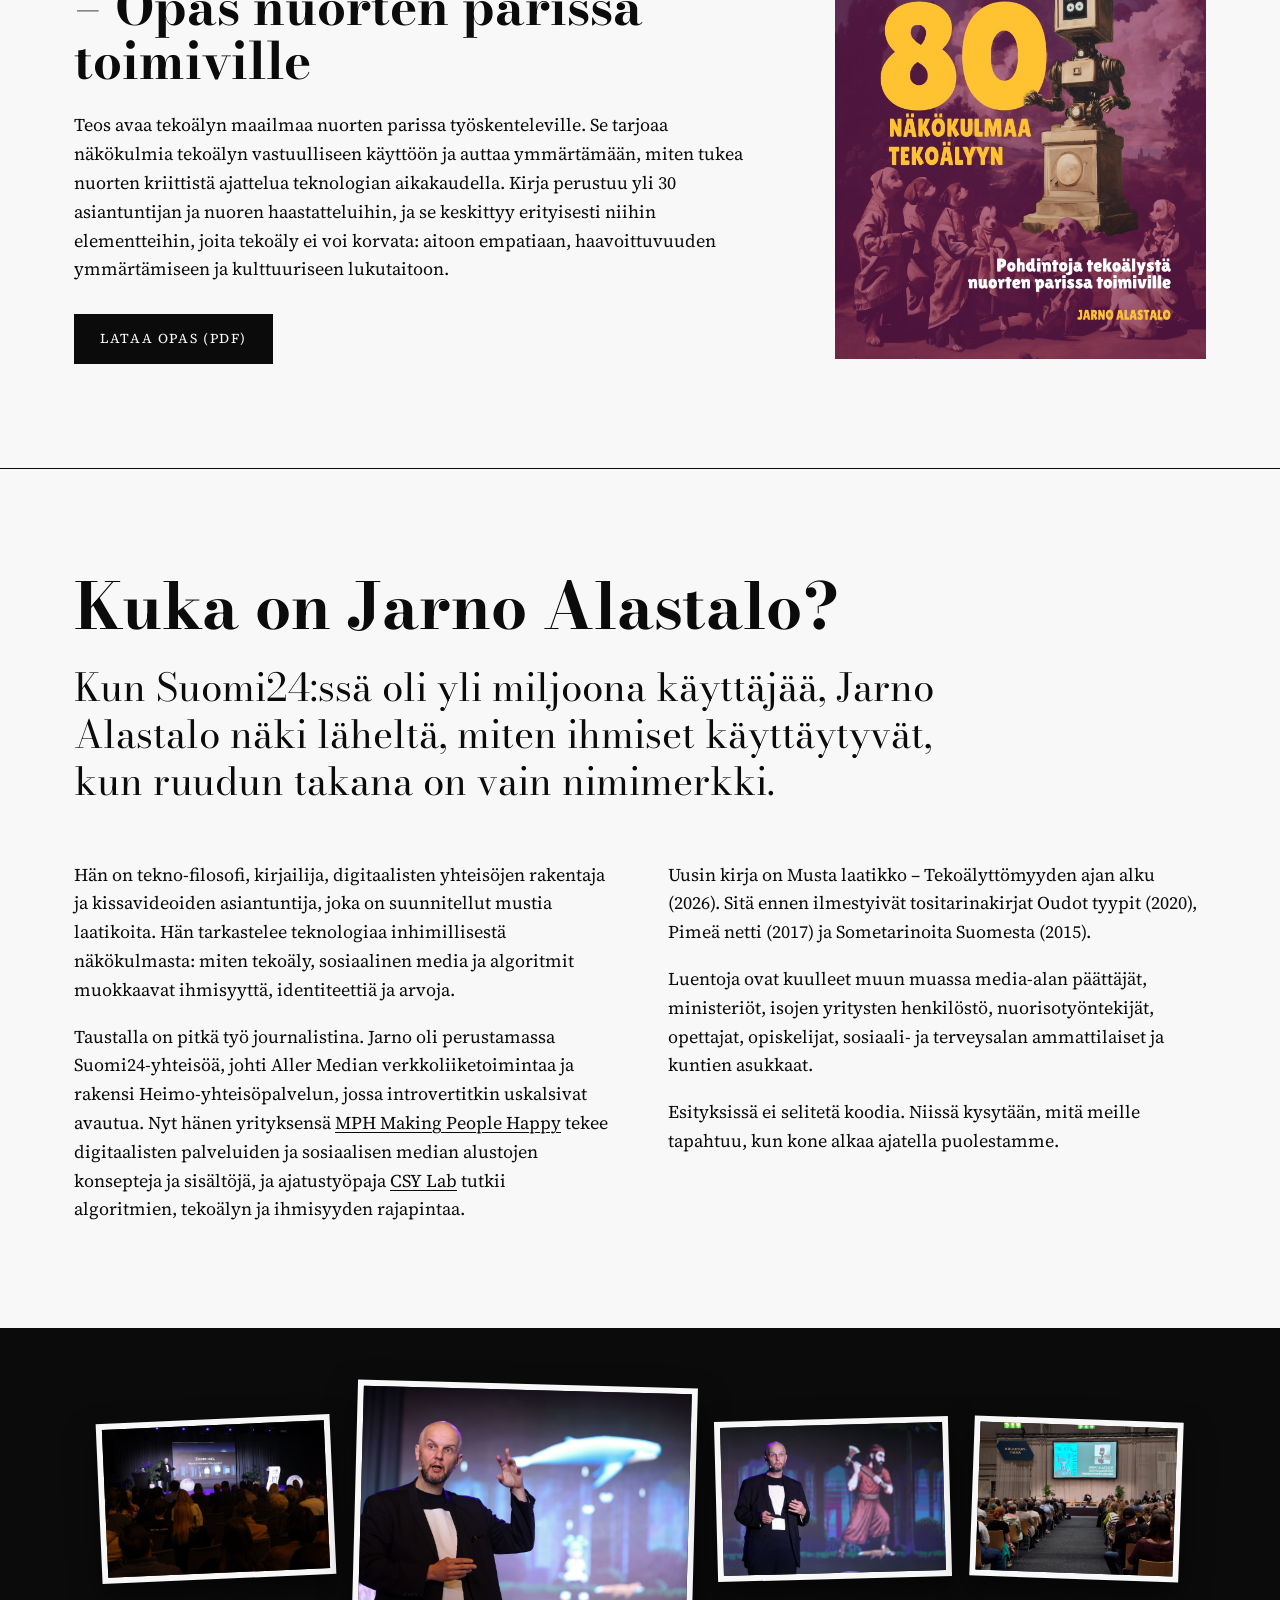
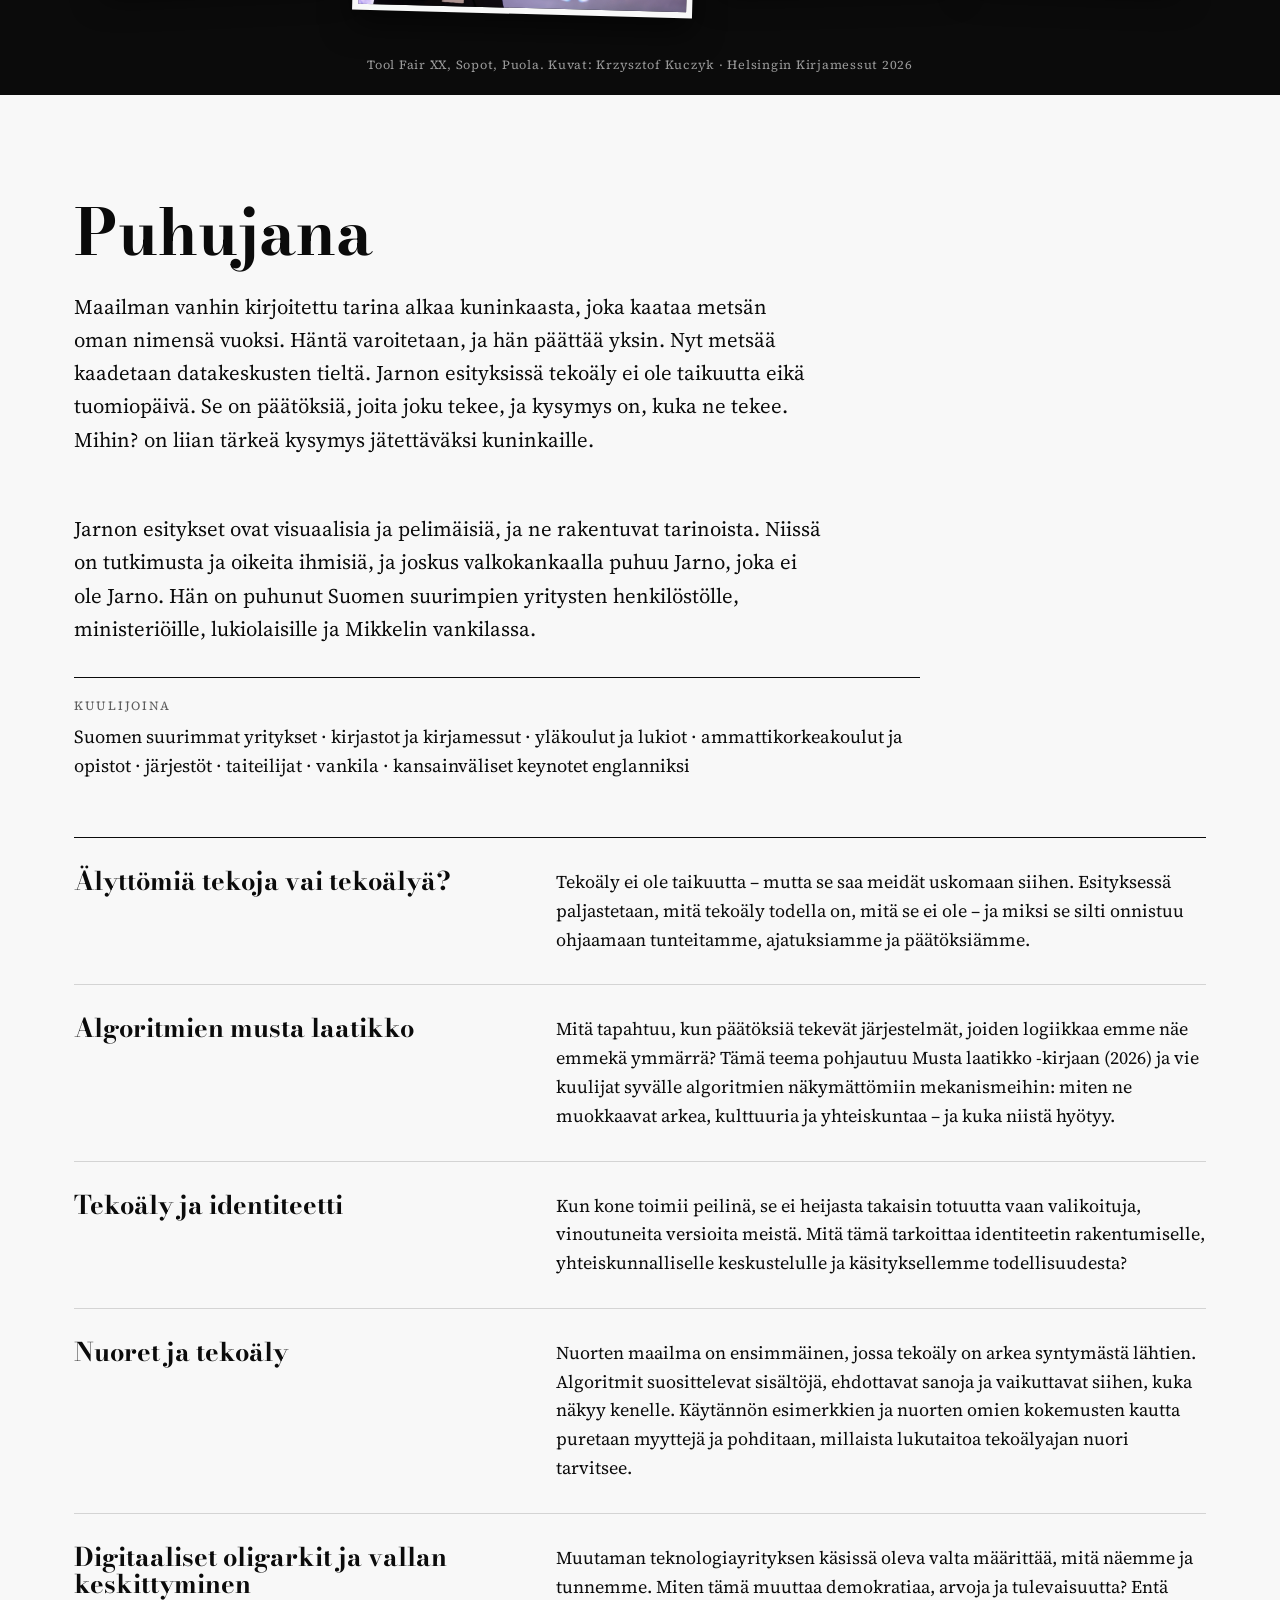
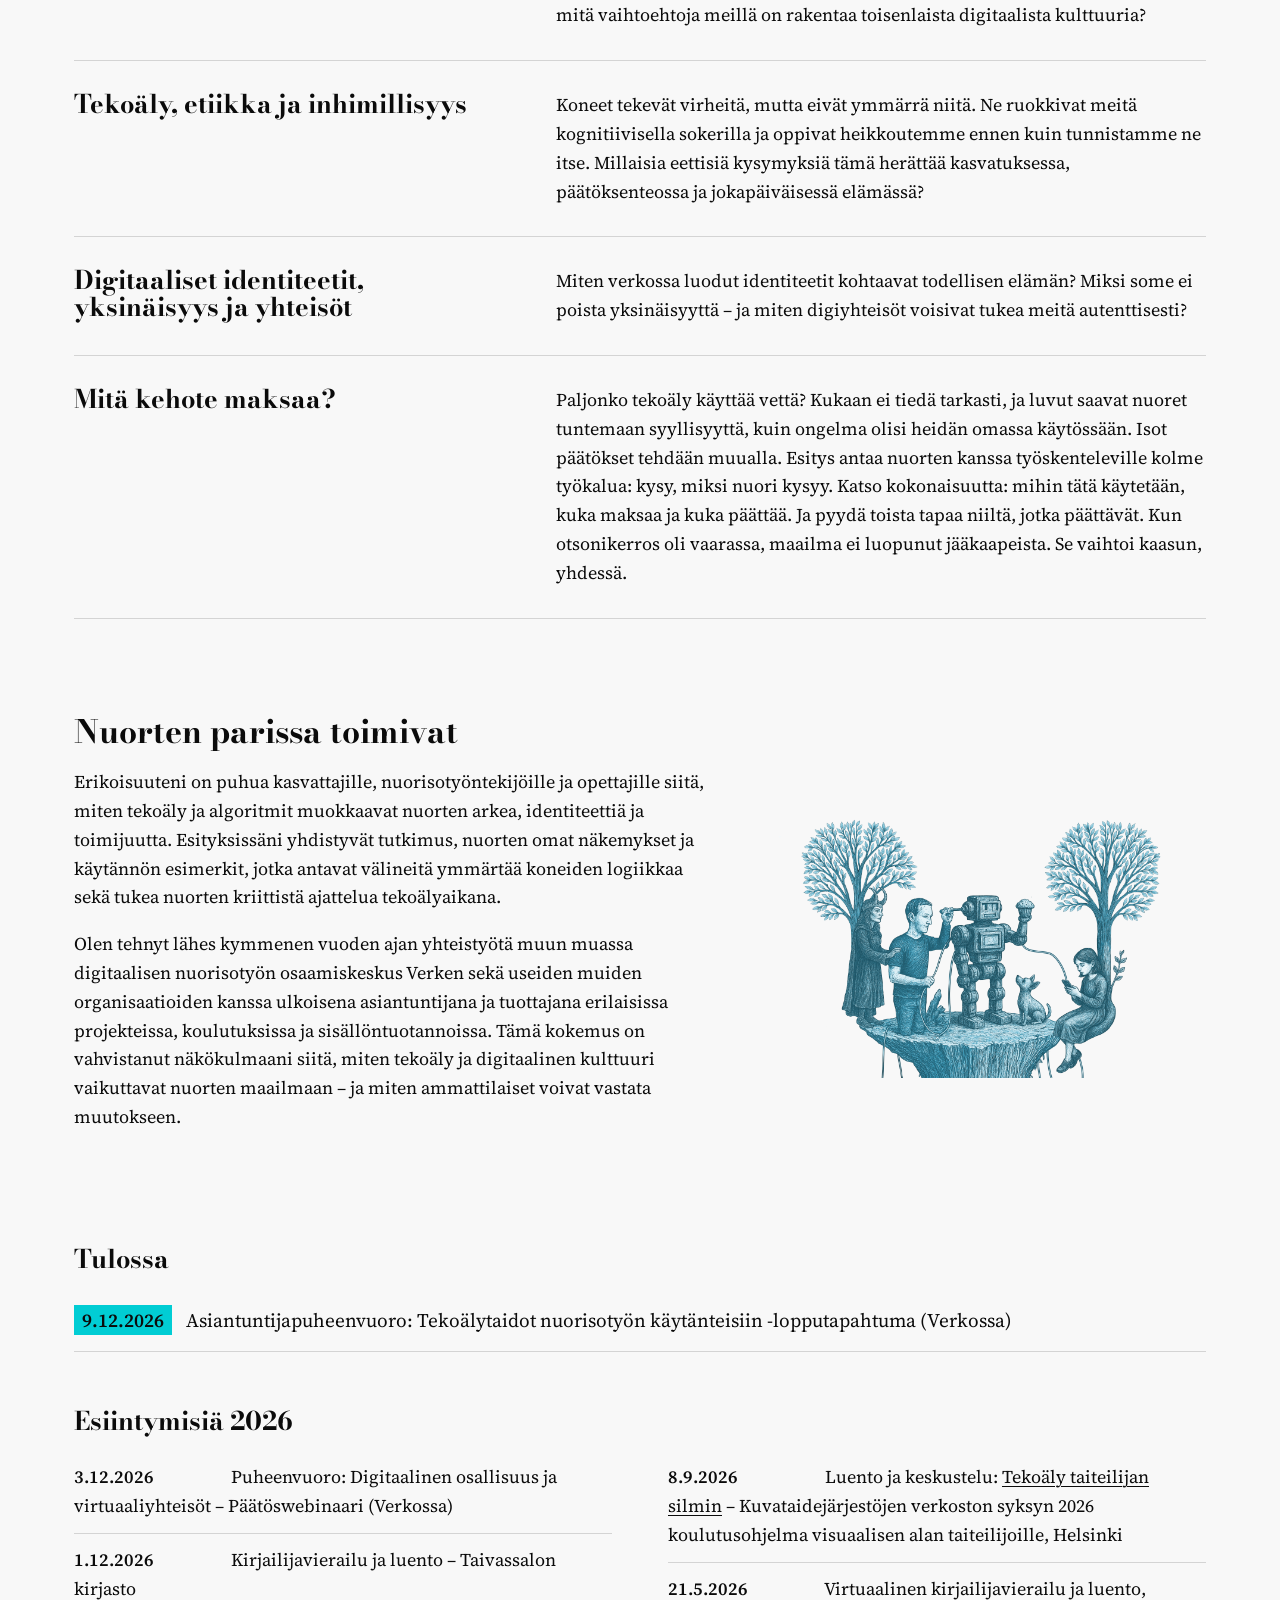
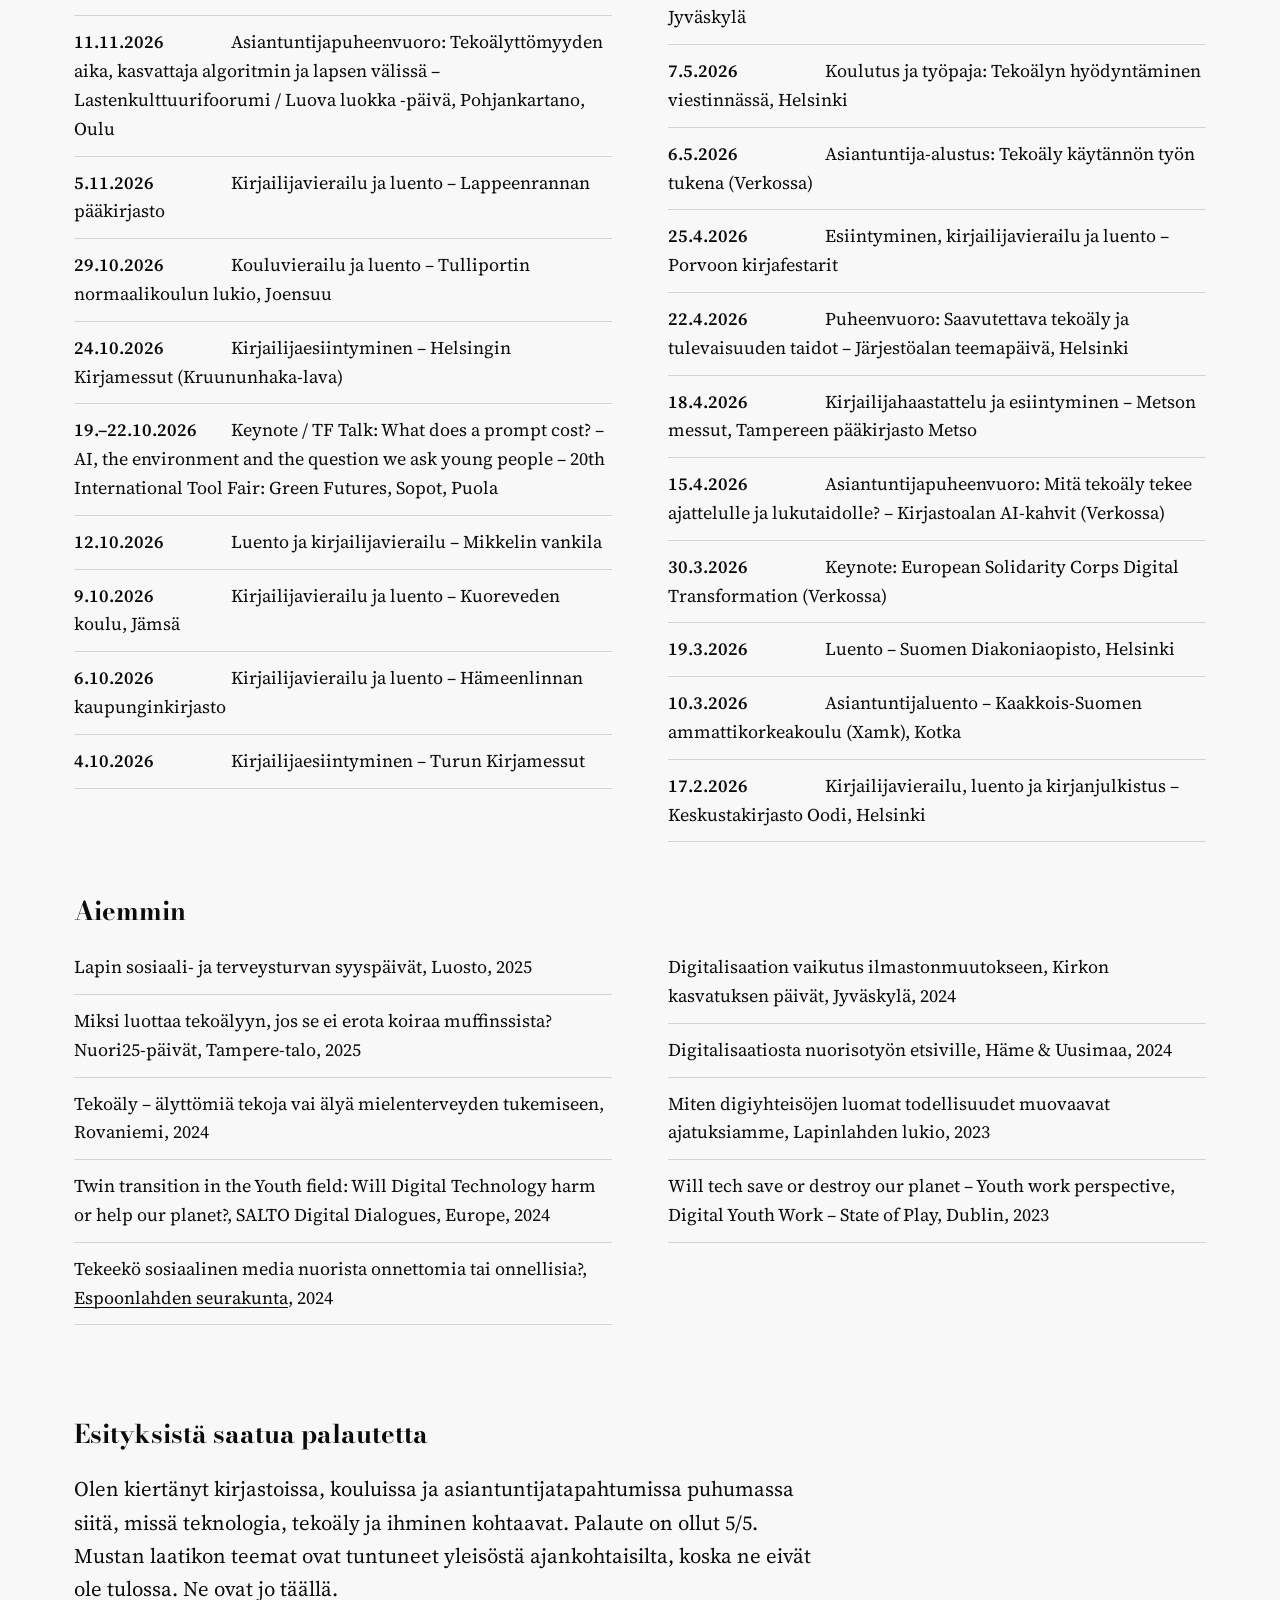
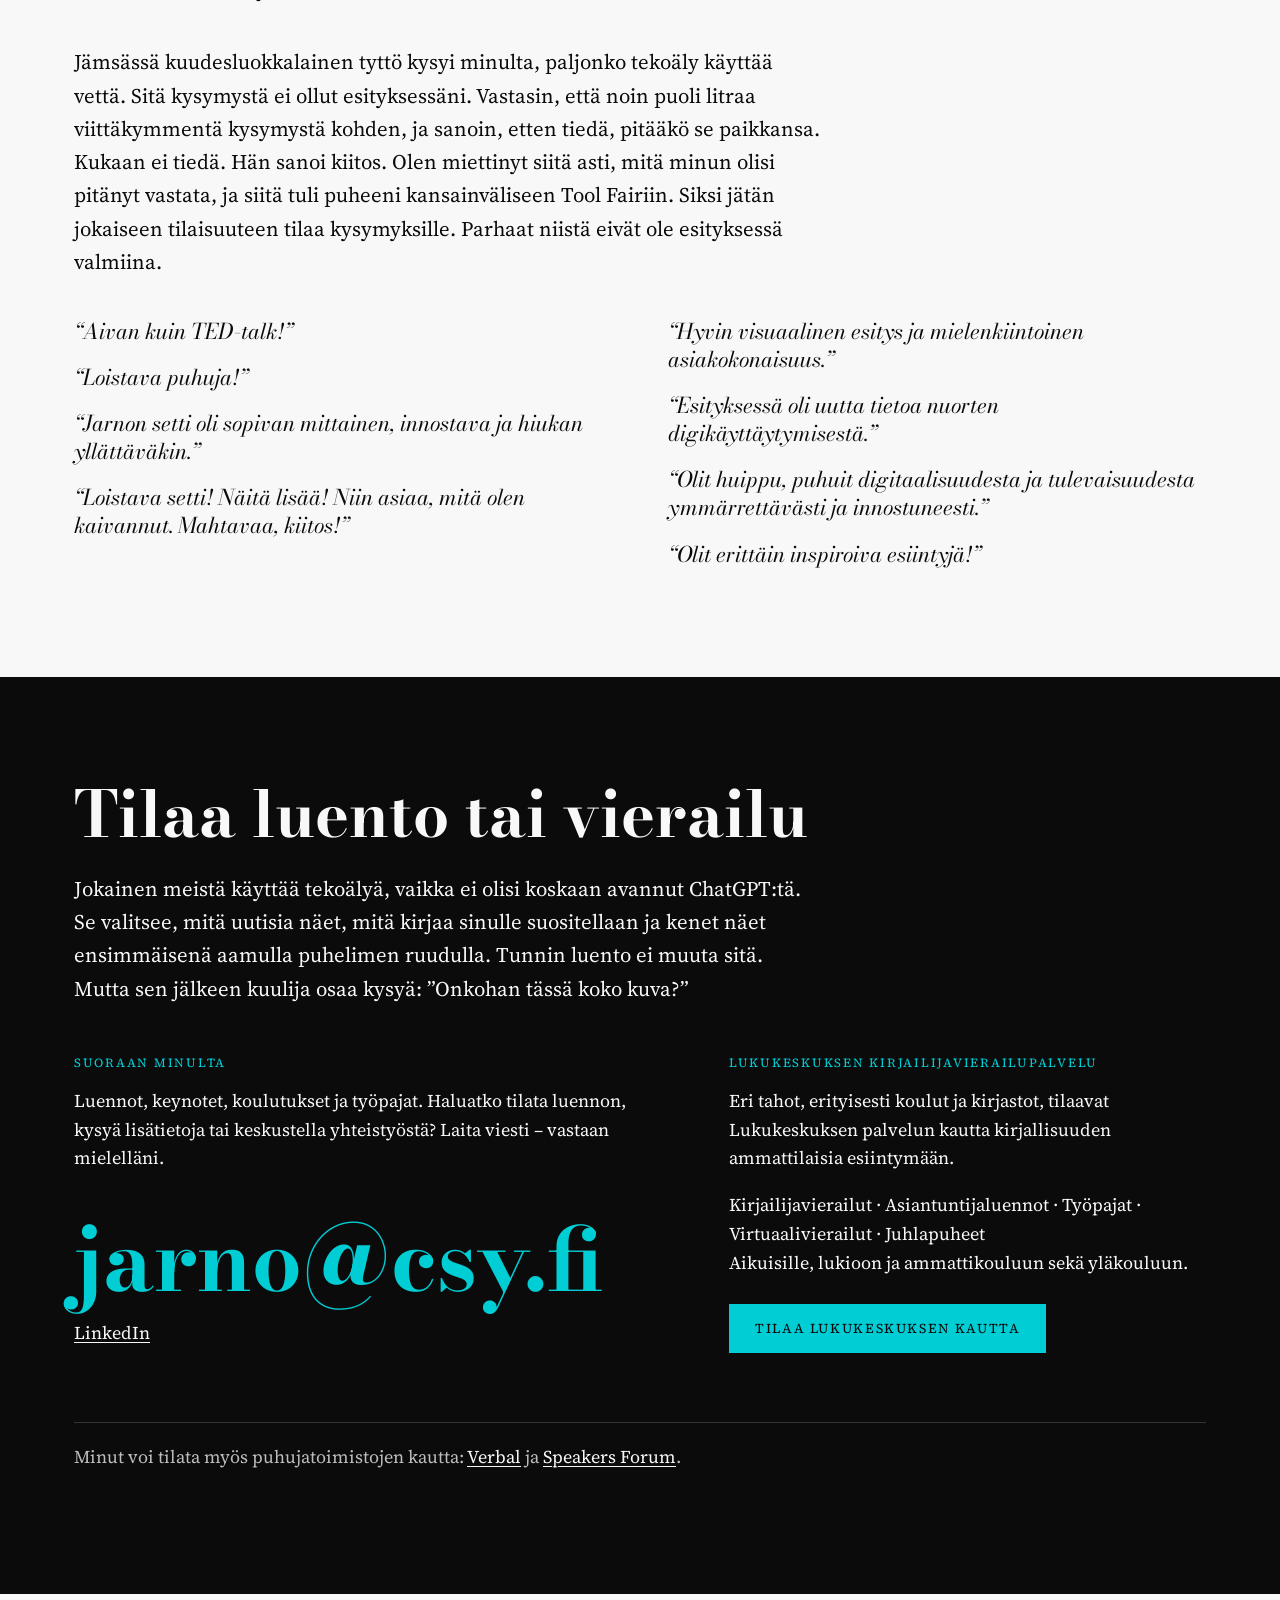
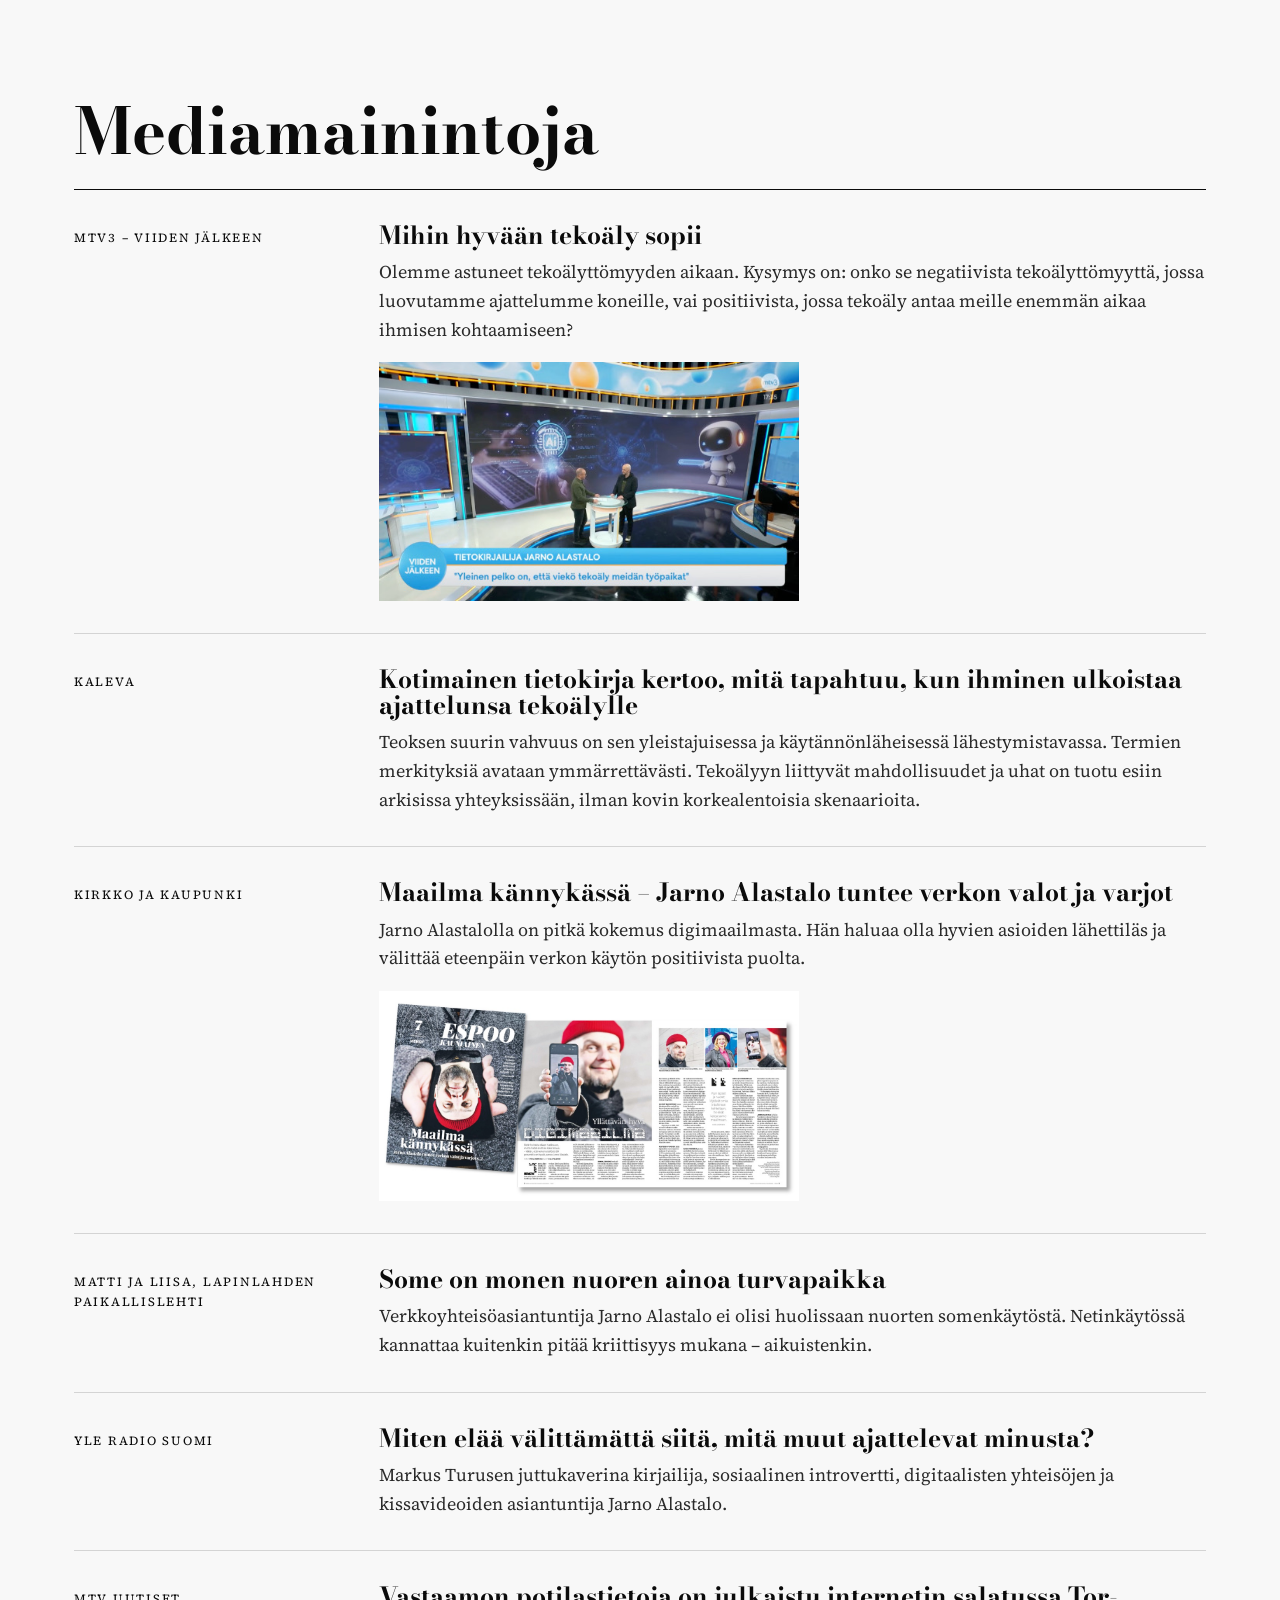
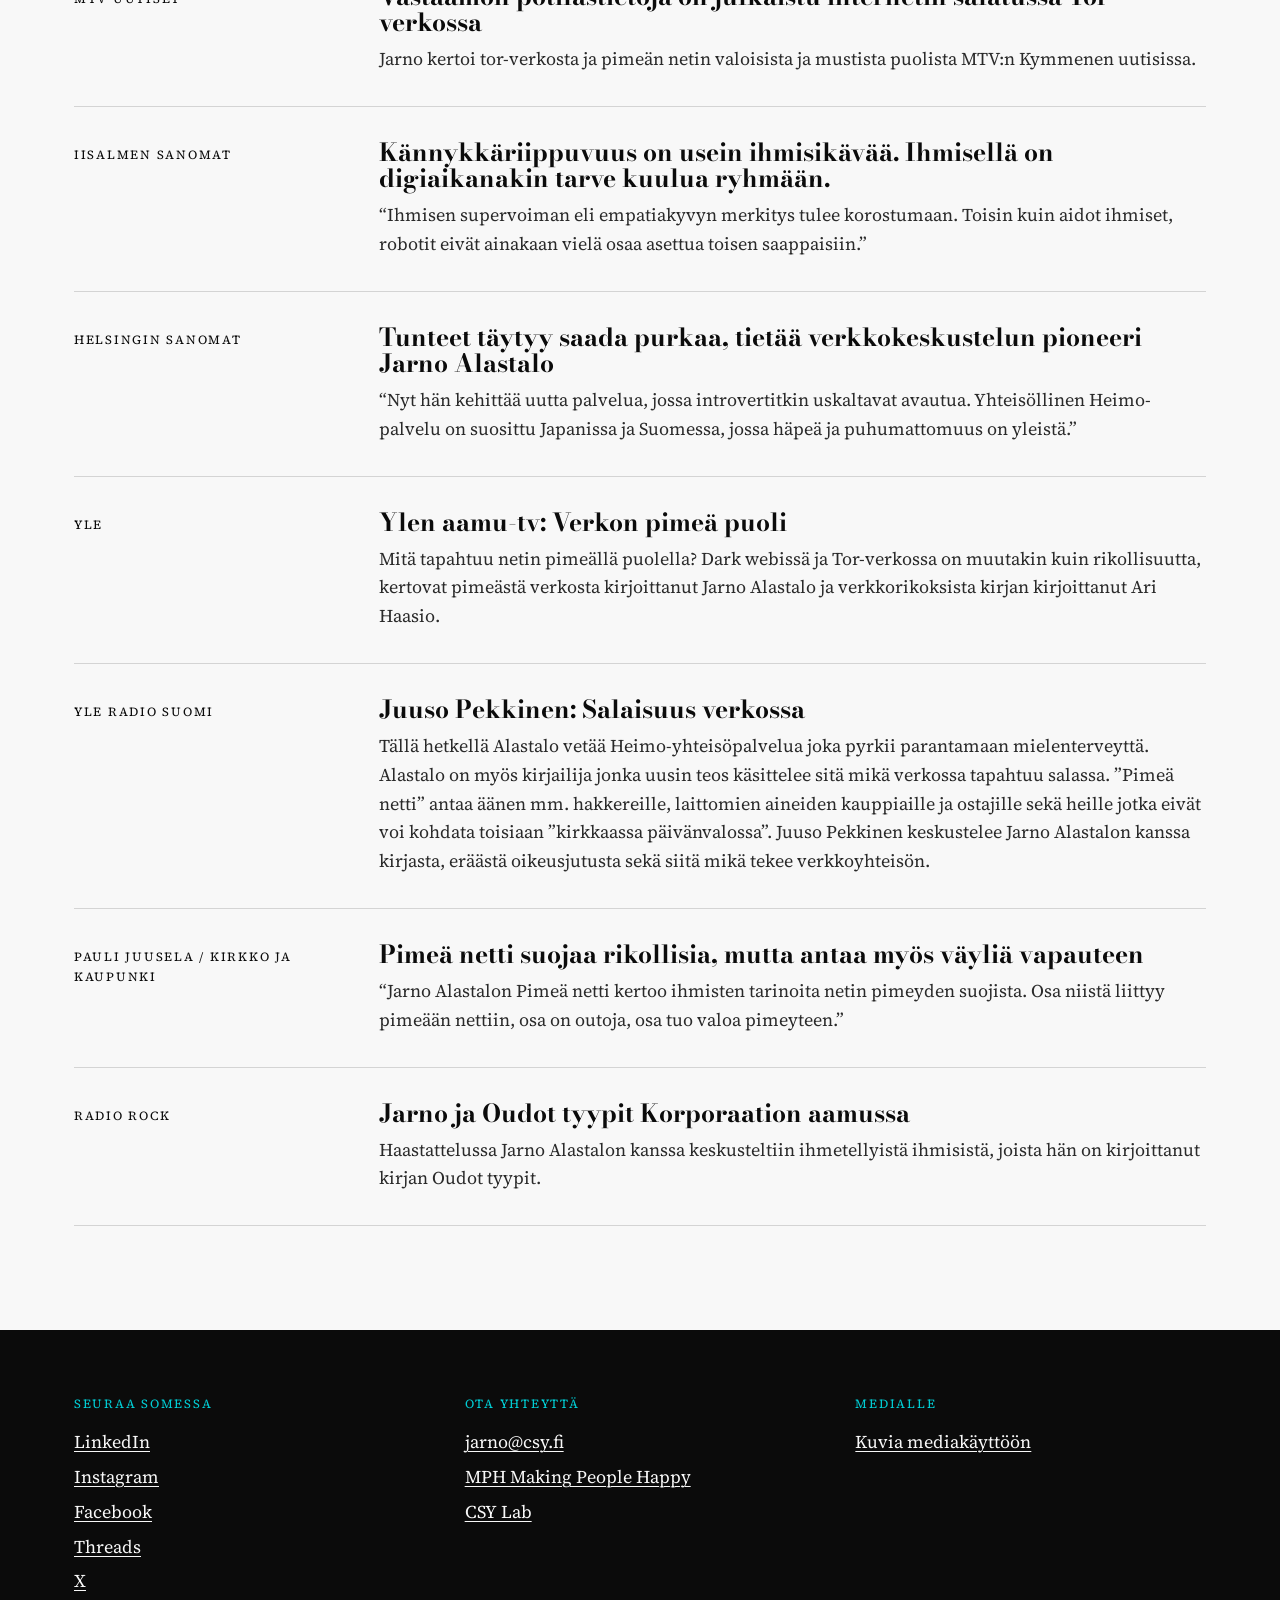
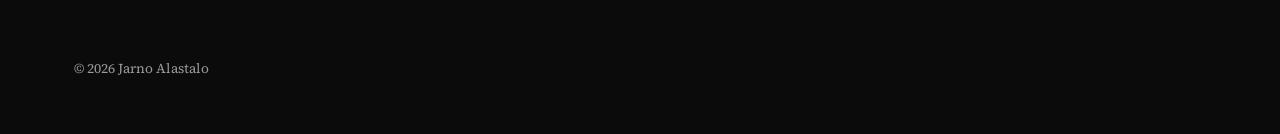
==== commit 523a5e4b: "Kirjamessukuva banneriin, tyylitiedostolle versionumero Co-Authored-By: Claude Opus 5.5 <noreply@ant" ====
--- a/index.html
+++ b/index.html
@@ -17,7 +17,7 @@
   <link rel="preconnect" href="https://fonts.googleapis.com">
   <link rel="preconnect" href="https://fonts.gstatic.com" crossorigin>
   <link href="https://fonts.googleapis.com/css2?family=Bodoni+Moda:ital,opsz,wght@0,6..96,500..900;1,6..96,500..700&family=Source+Serif+4:opsz,wght@8..60,400;8..60,600&display=swap" rel="stylesheet">
-  <link rel="stylesheet" href="tyyli.css">
+  <link rel="stylesheet" href="tyyli.css?v=202610271237">
   <script src="https://cdn.counter.dev/script.js" data-id="4dd6d014-e826-4cda-8265-b742387017fc" data-utcoffset="2"></script>
   <script type="application/ld+json">
 {
@@ -252,7 +252,8 @@
   <img src="kuvat/tool-fair-2.jpg" width="1200" height="800" alt="Jarno Alastalo puhuu lavalla Tool Fairissa" loading="lazy">
   <img class="iso" src="kuvat/tool-fair-1.jpg" width="2000" height="1333" alt="Jarno Alastalo puhuu lavalla Tool Fairissa" loading="lazy">
   <img src="kuvat/tool-fair-3.jpg" width="1200" height="800" alt="Jarno Alastalo puhuu lavalla Tool Fairissa" loading="lazy">
-  <figcaption class="sisalto">Tool Fair XX, Sopot, Puola. Kuvat: Krzysztof Kuczyk</figcaption>
+  <img class="messu" src="kuvat/helsingin-kirjamessut-2026.jpg" width="1200" height="900" alt="Jarno Alastalo Helsingin Kirjamessuilla" loading="lazy">
+  <figcaption class="sisalto">Tool Fair XX, Sopot, Puola. Kuvat: Krzysztof Kuczyk · Helsingin Kirjamessut 2026</figcaption>
 </figure>
 
 <section class="osio" id="luennot">
--- a/tyyli.css
+++ b/tyyli.css
@@ -209,18 +209,20 @@
 /* Lavakuvat Puhujana-osion yllä: musta banneri, kuvat kokonaisina ja vähän vinossa */
 .lavakuvat {
   margin: 0; background: var(--muste); padding: 56px 16px 20px; overflow: hidden;
-  display: flex; justify-content: center; align-items: center; flex-wrap: wrap; gap: 28px;
+  display: flex; justify-content: center; align-items: center; flex-wrap: wrap; gap: 22px;
 }
 .lavakuvat img {
-  width: auto; height: clamp(110px, 17vw, 250px);
+  width: auto; height: clamp(100px, 12.5vw, 200px);
   border: 6px solid var(--paperi); box-shadow: 0 14px 30px rgba(0, 0, 0, 0.55);
 }
 .lavakuvat img:nth-of-type(1) { transform: rotate(-2.5deg); }
-.lavakuvat .iso { height: clamp(140px, 22vw, 320px); transform: rotate(1.5deg); }
+.lavakuvat .iso { height: clamp(130px, 18vw, 290px); transform: rotate(1.5deg); }
 .lavakuvat img:nth-of-type(3) { transform: rotate(-1.5deg); }
+.lavakuvat .messu { transform: rotate(2deg); }
 .lavakuvat figcaption { flex-basis: 100%; text-align: center; margin-top: 18px; font-size: 0.78rem; letter-spacing: 0.06em; color: #9a9a9a; }
 @media (max-width: 860px) {
   .lavakuvat { gap: 18px 14px; padding-top: 36px; }
-  .lavakuvat img { height: 90px; border-width: 4px; }
+  .lavakuvat img { height: auto; width: 42%; border-width: 4px; }
   .lavakuvat .iso { order: -1; height: auto; width: 86%; }
 }
+
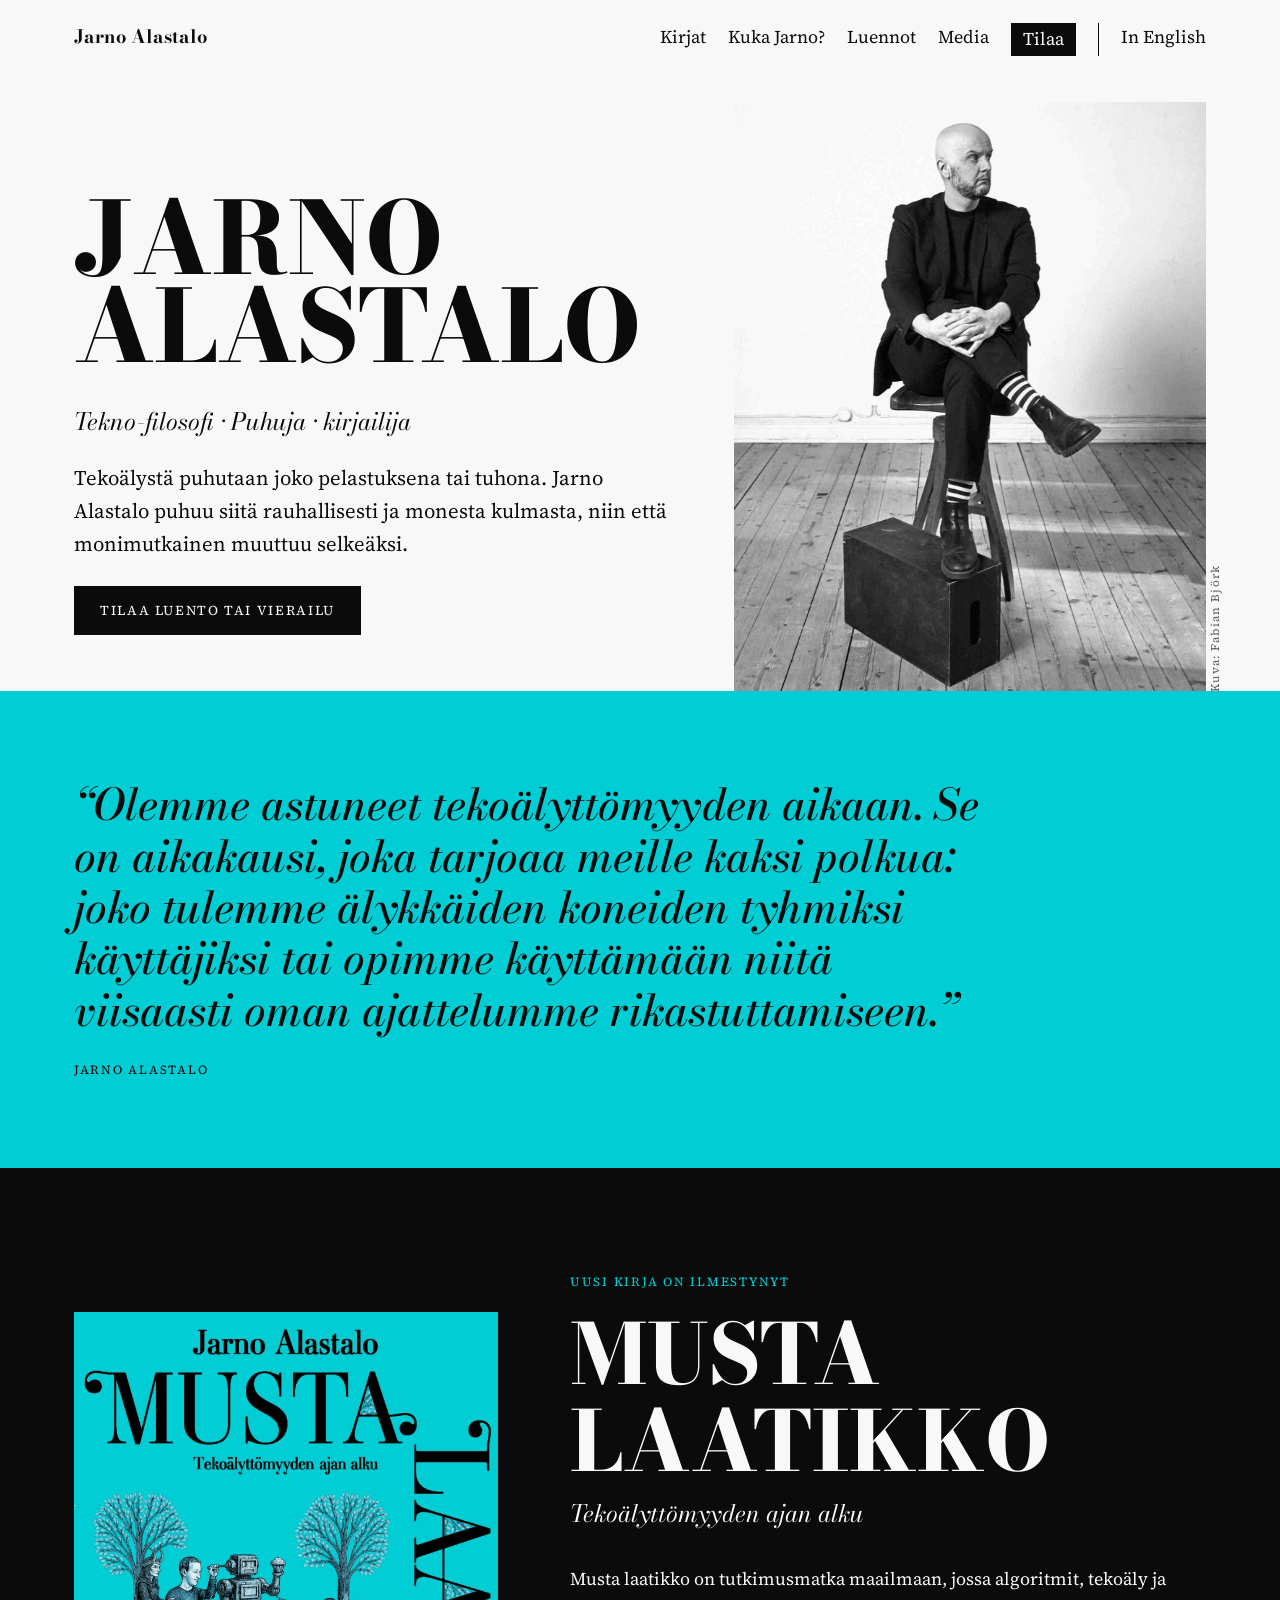
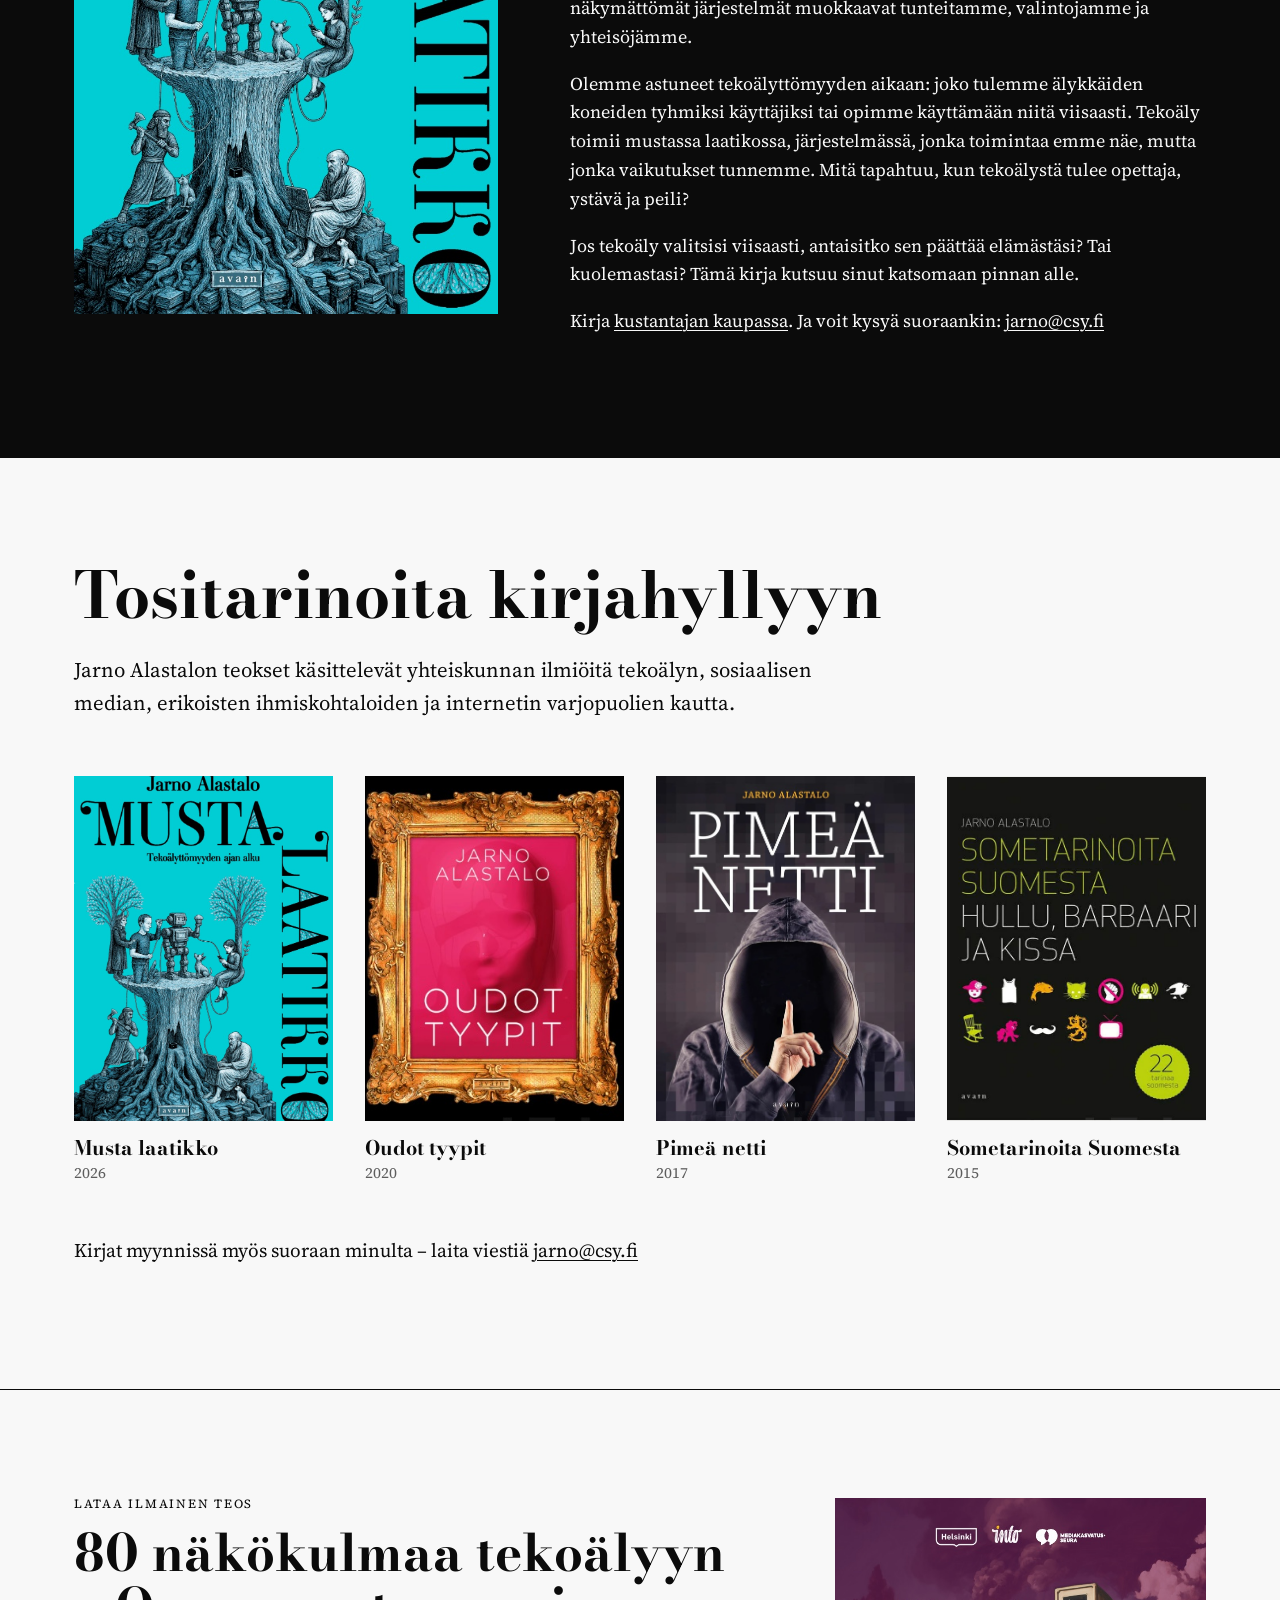
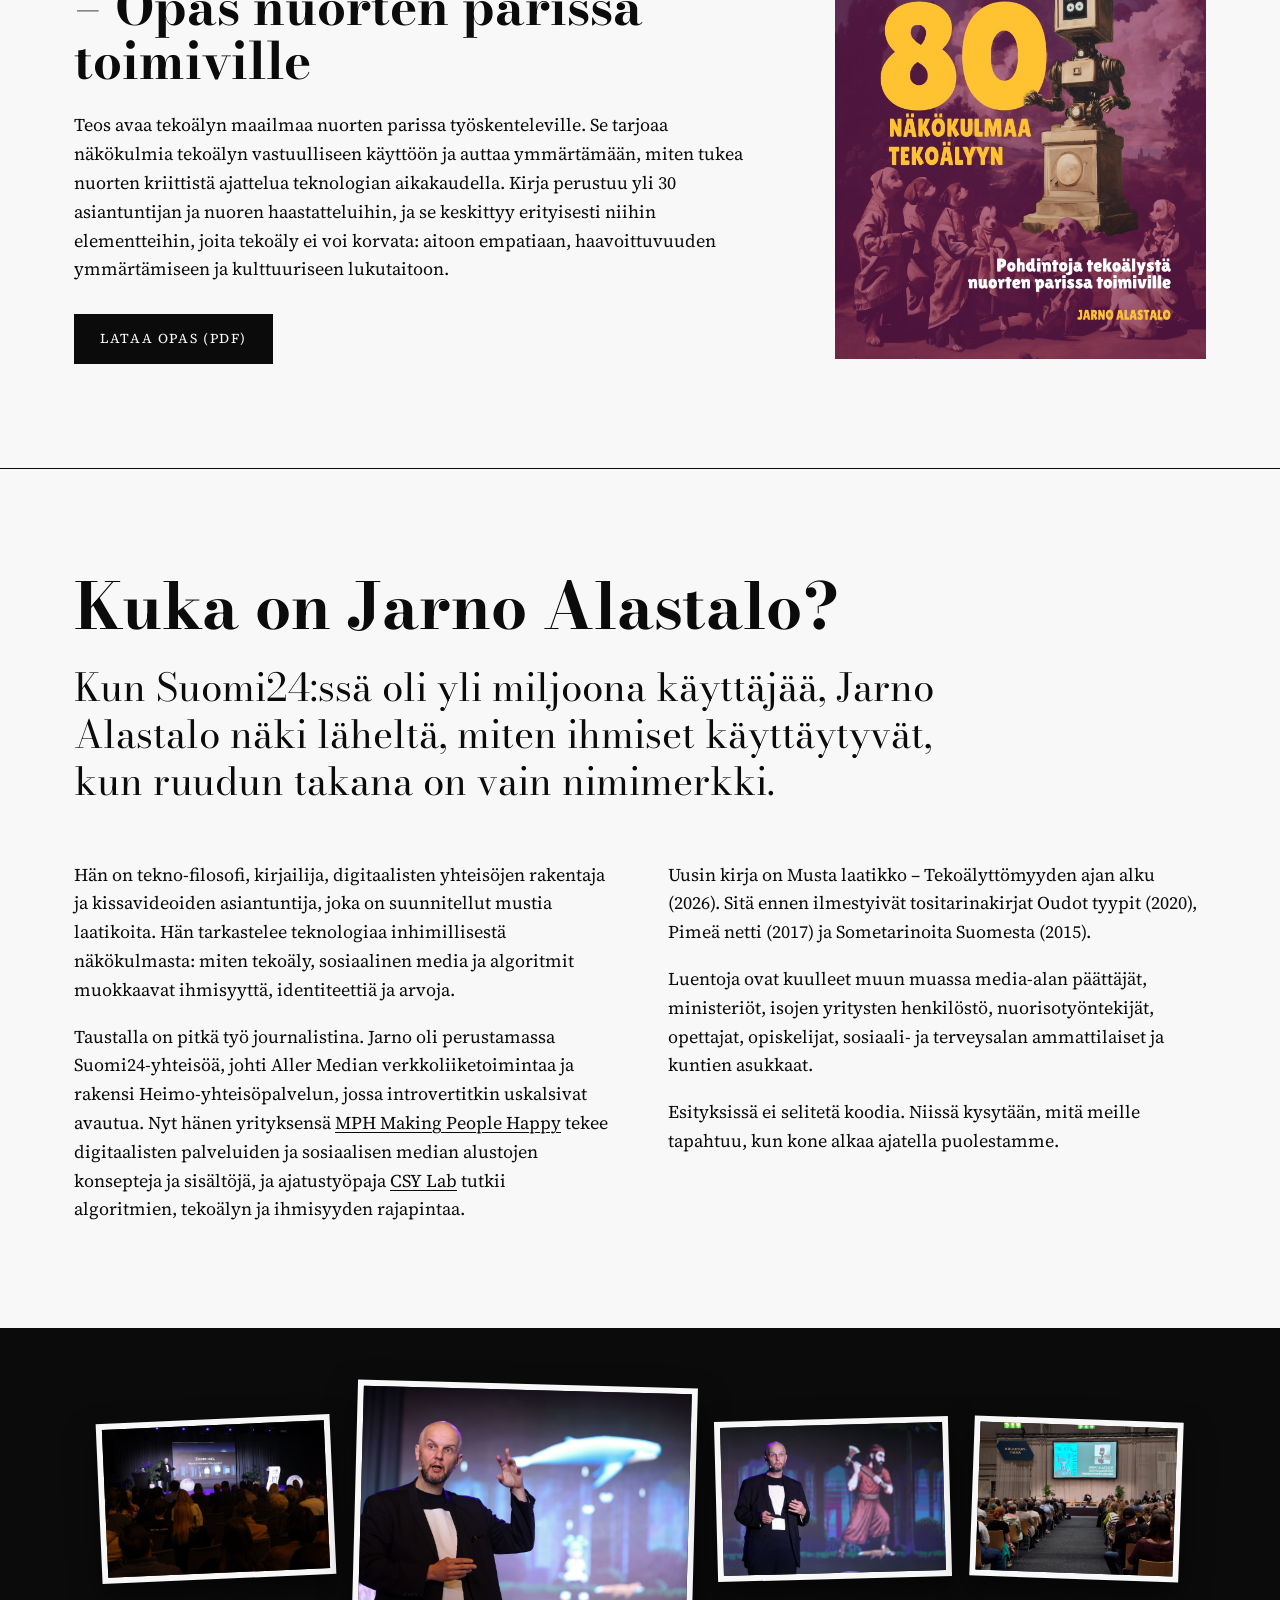
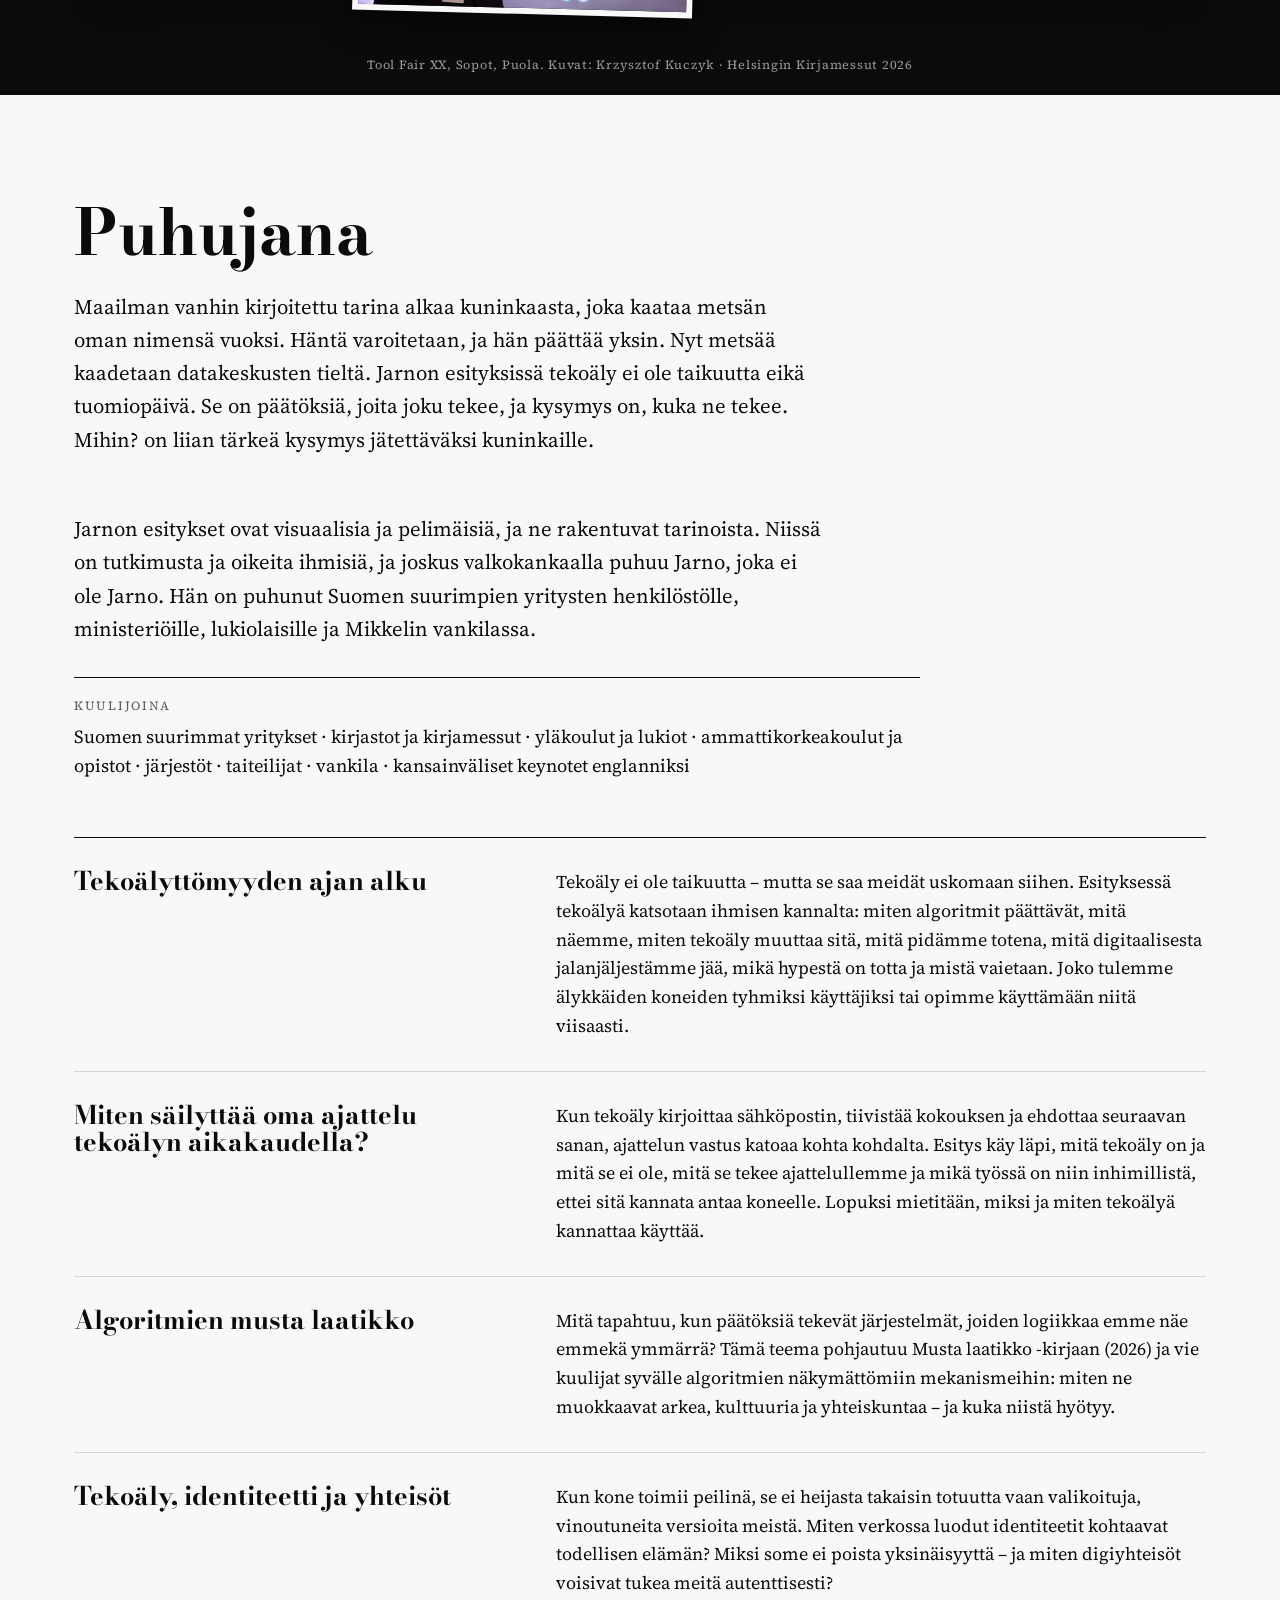
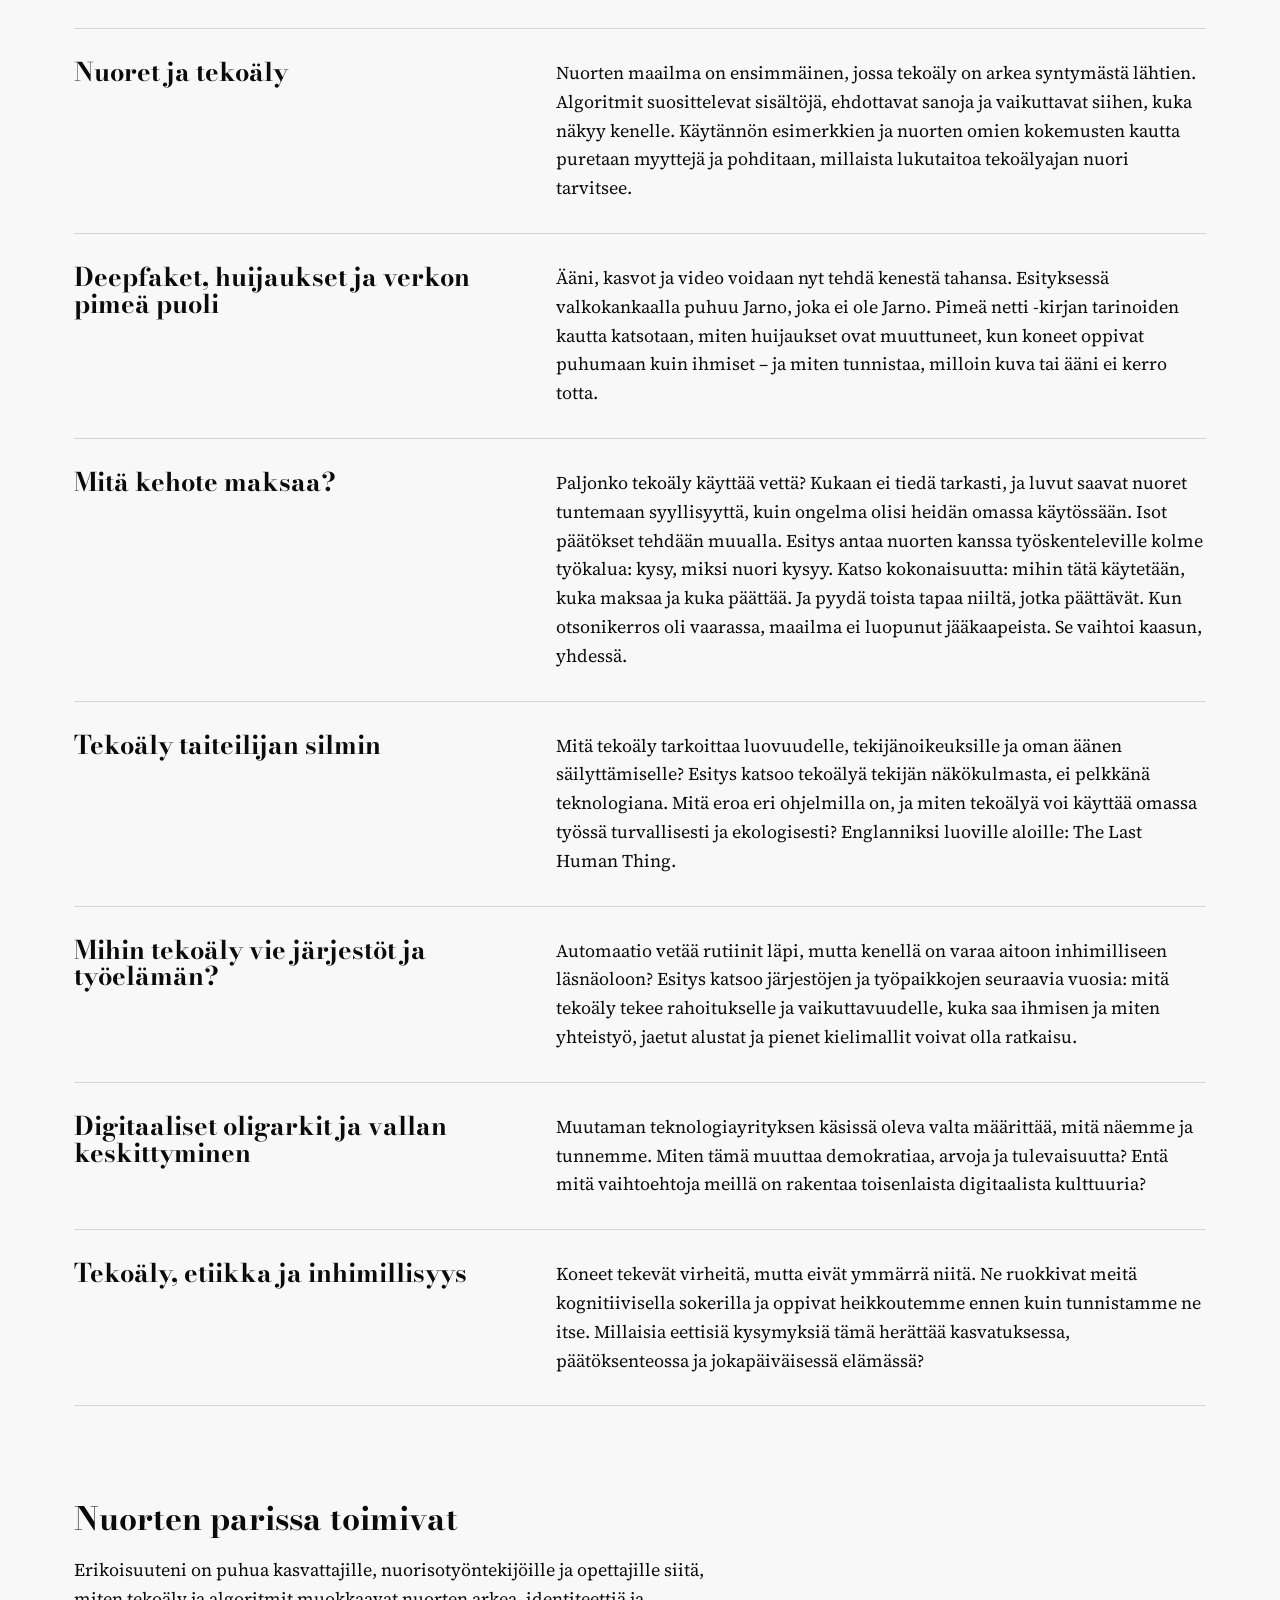
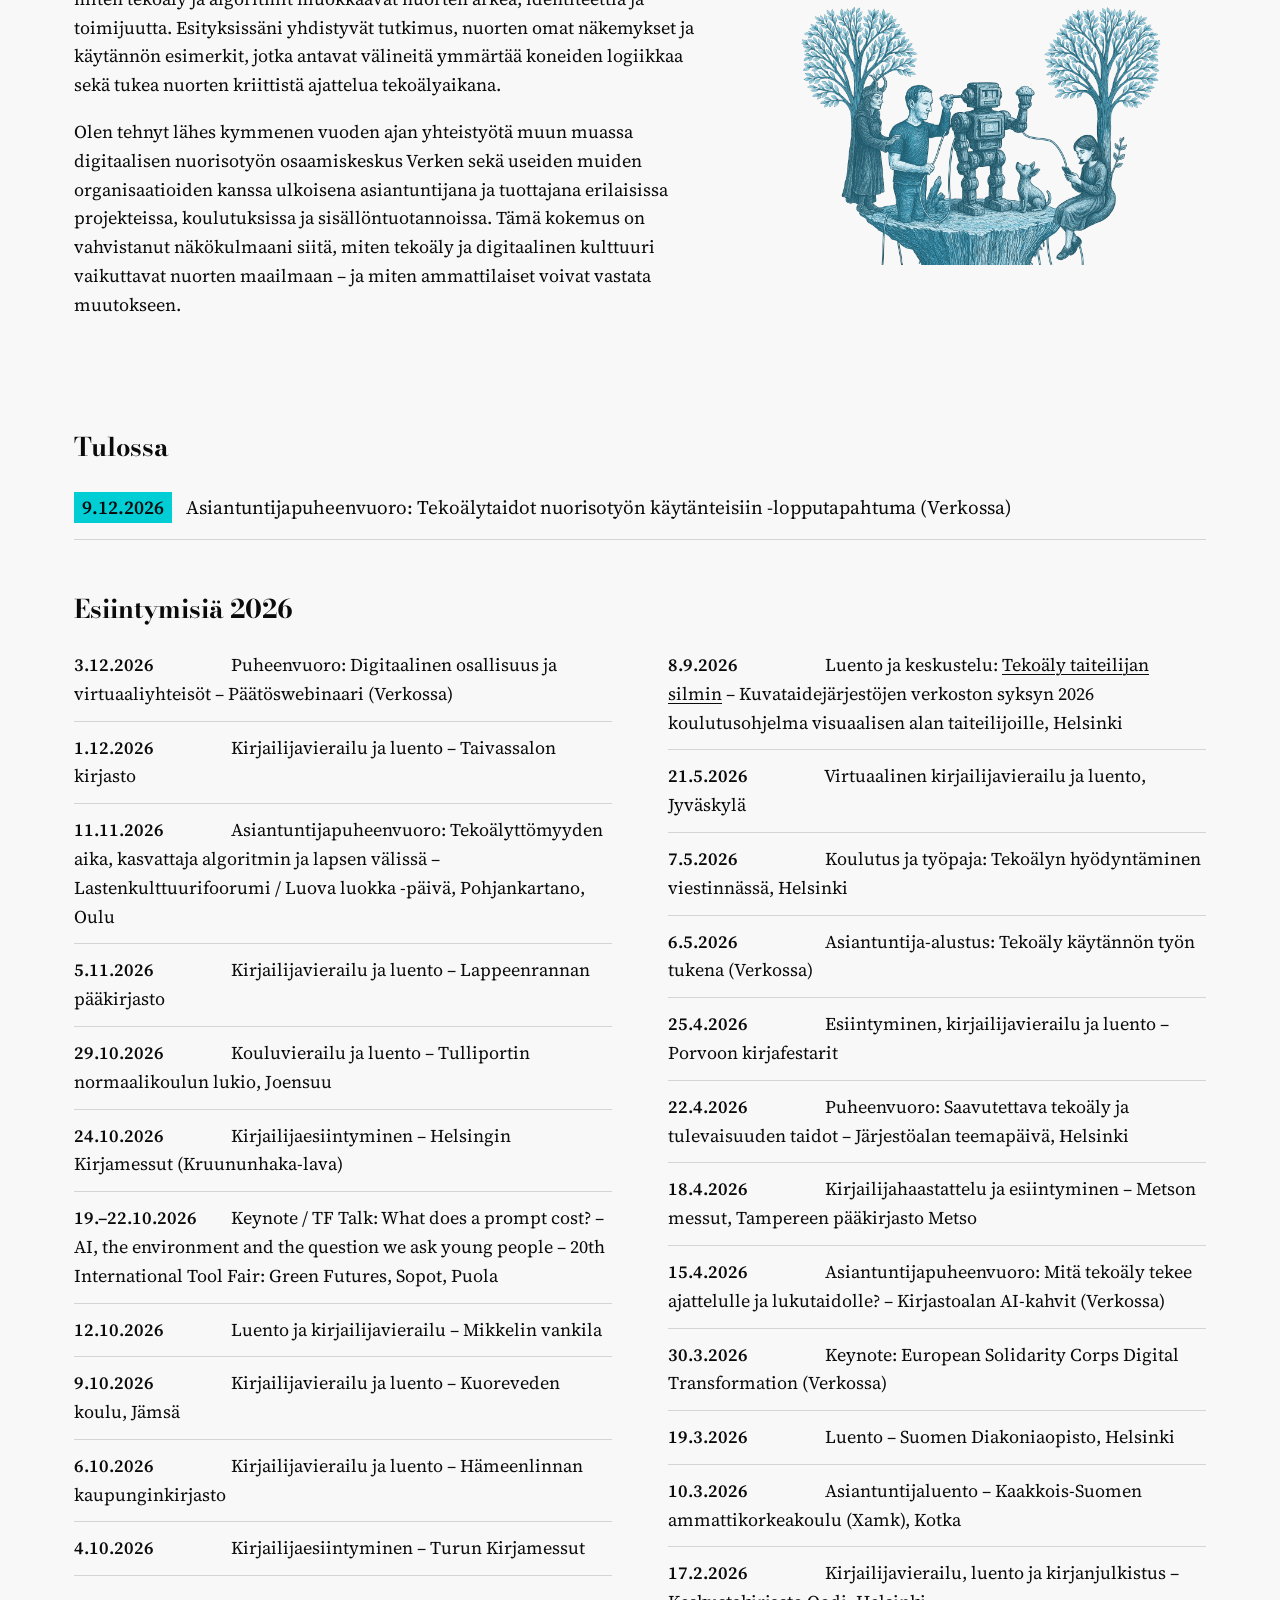
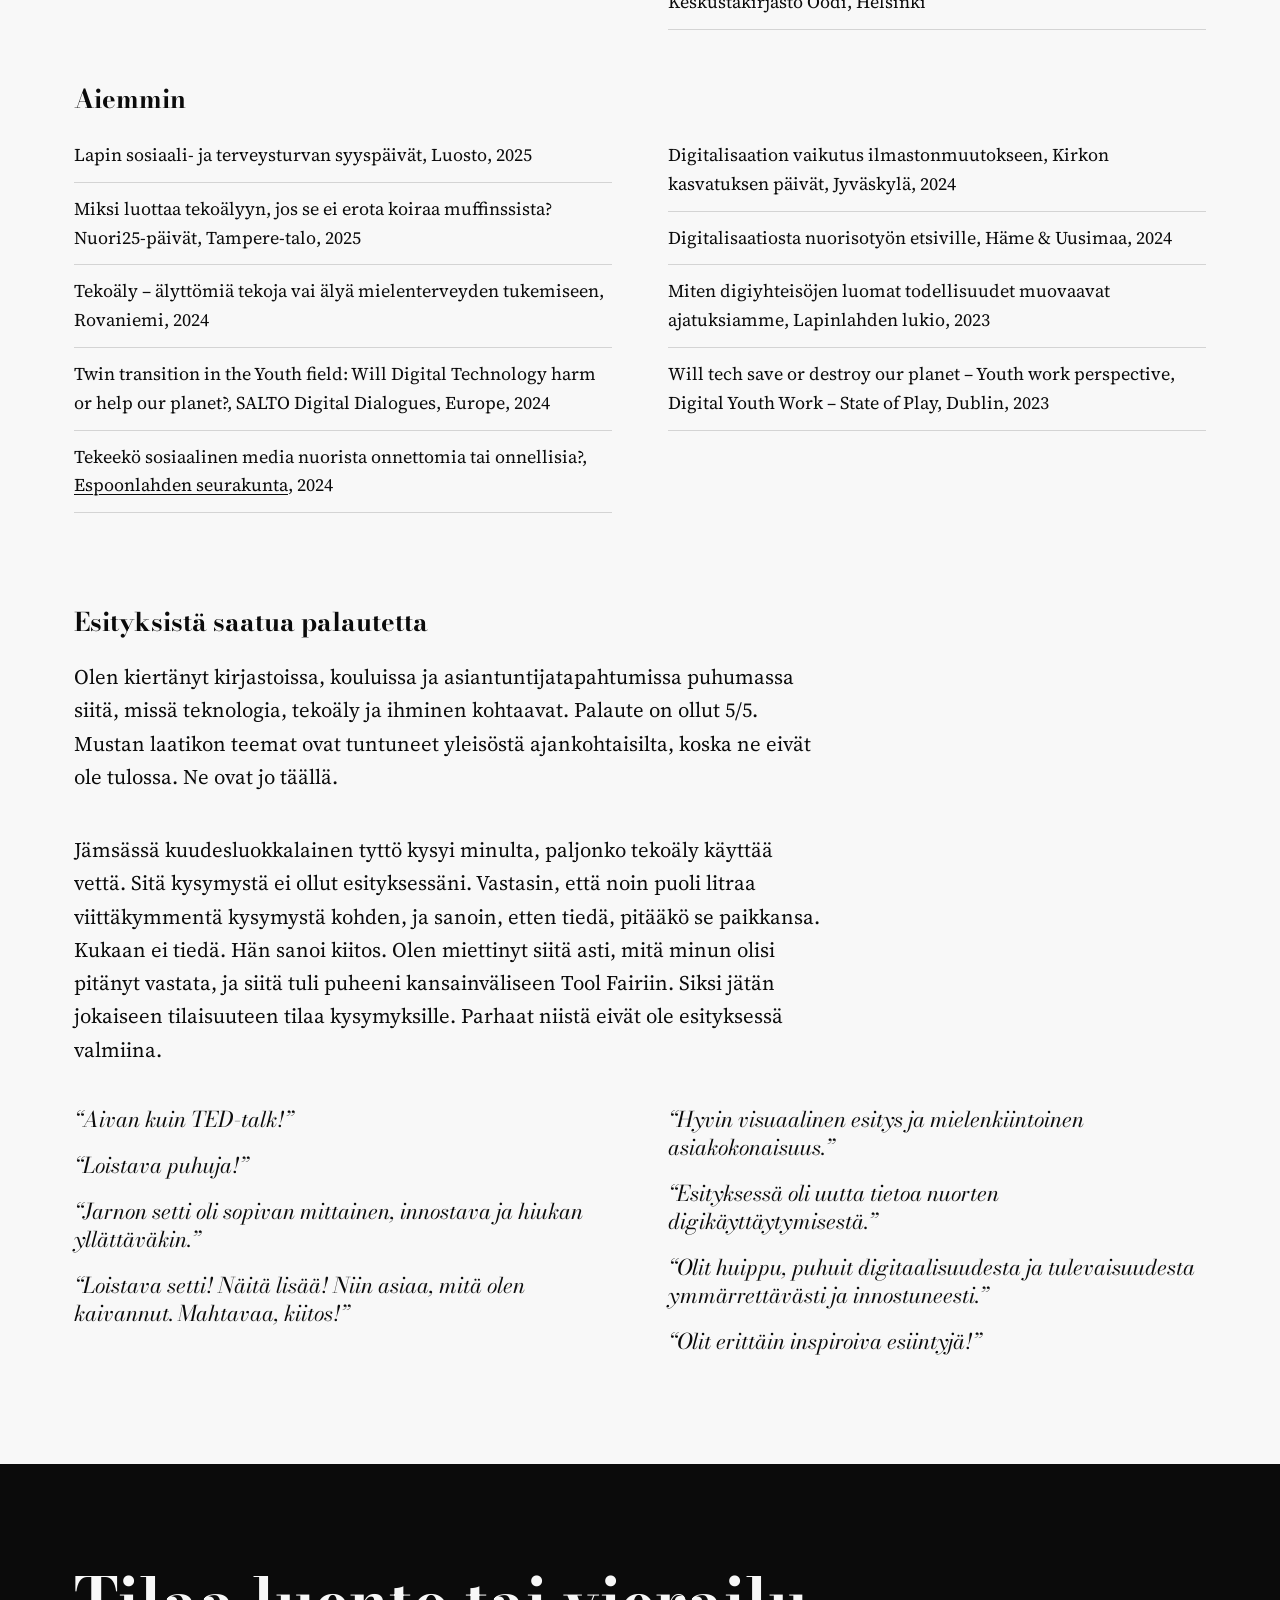
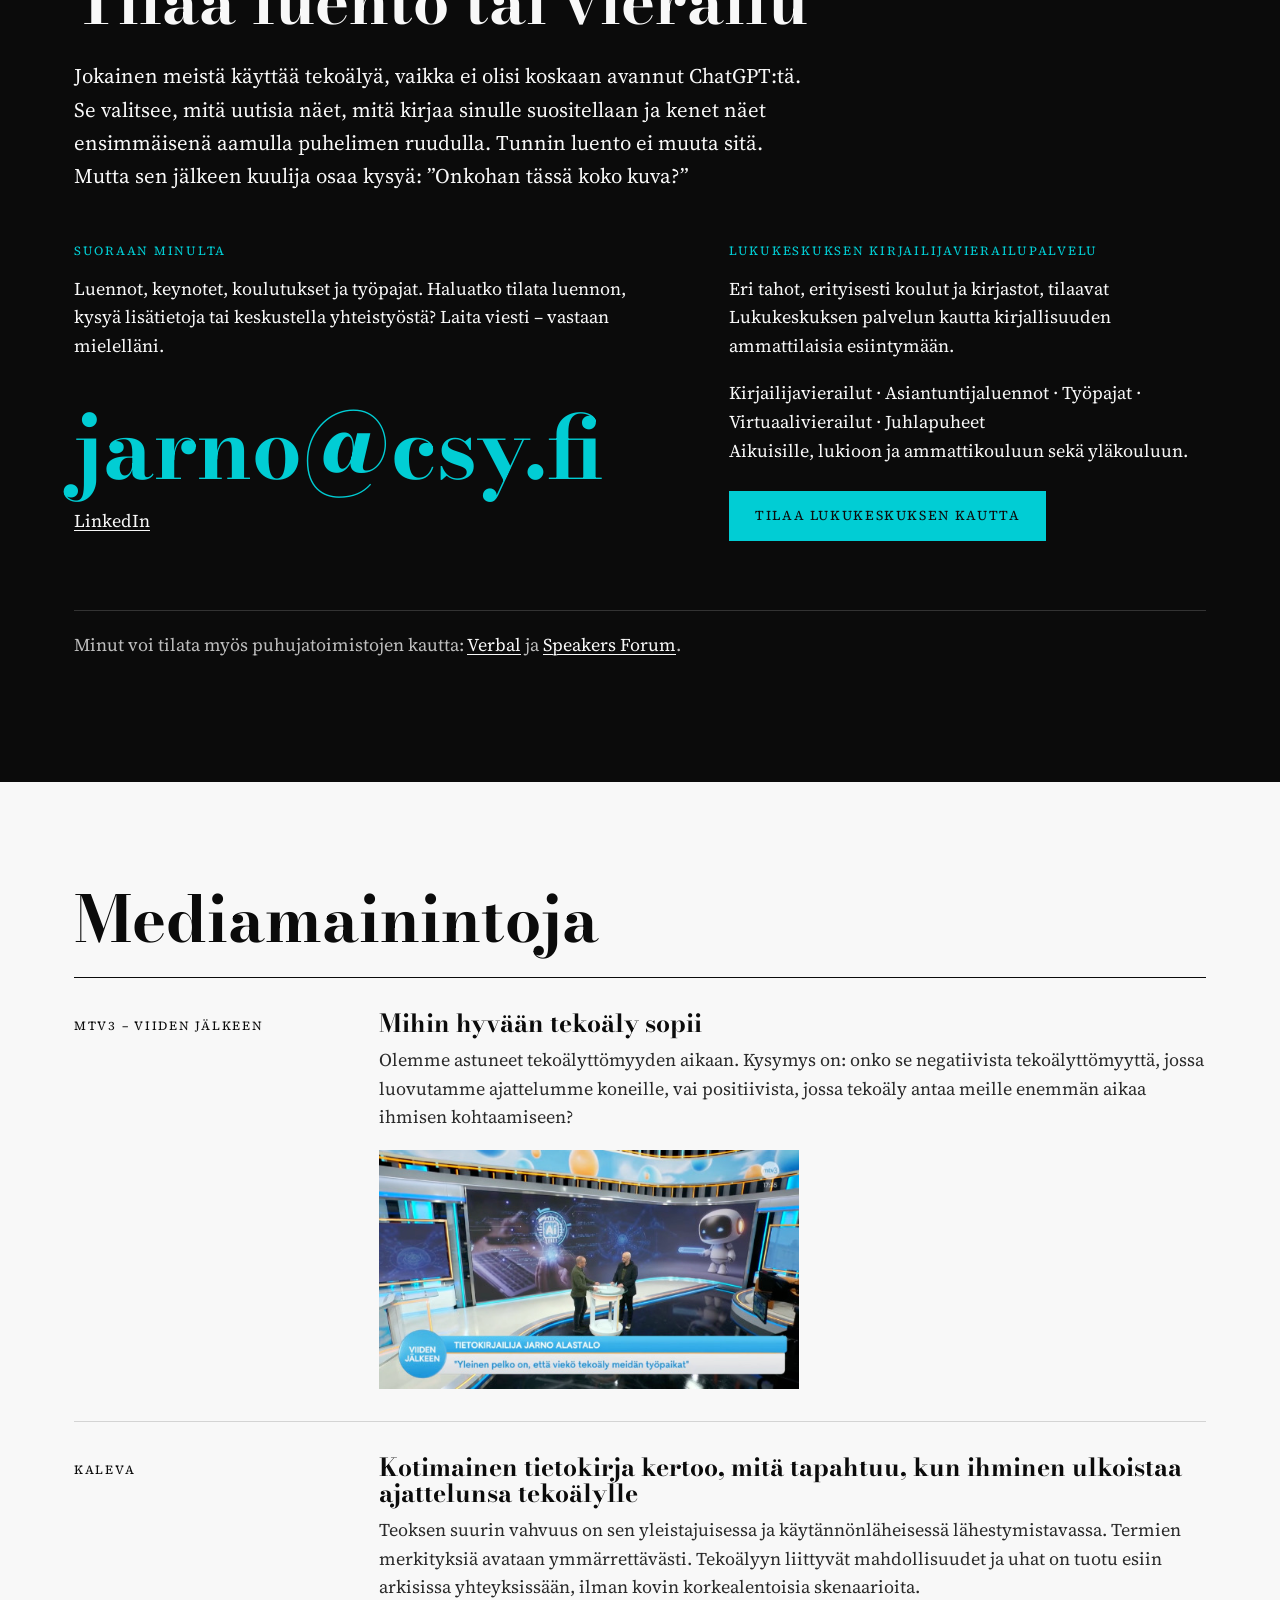
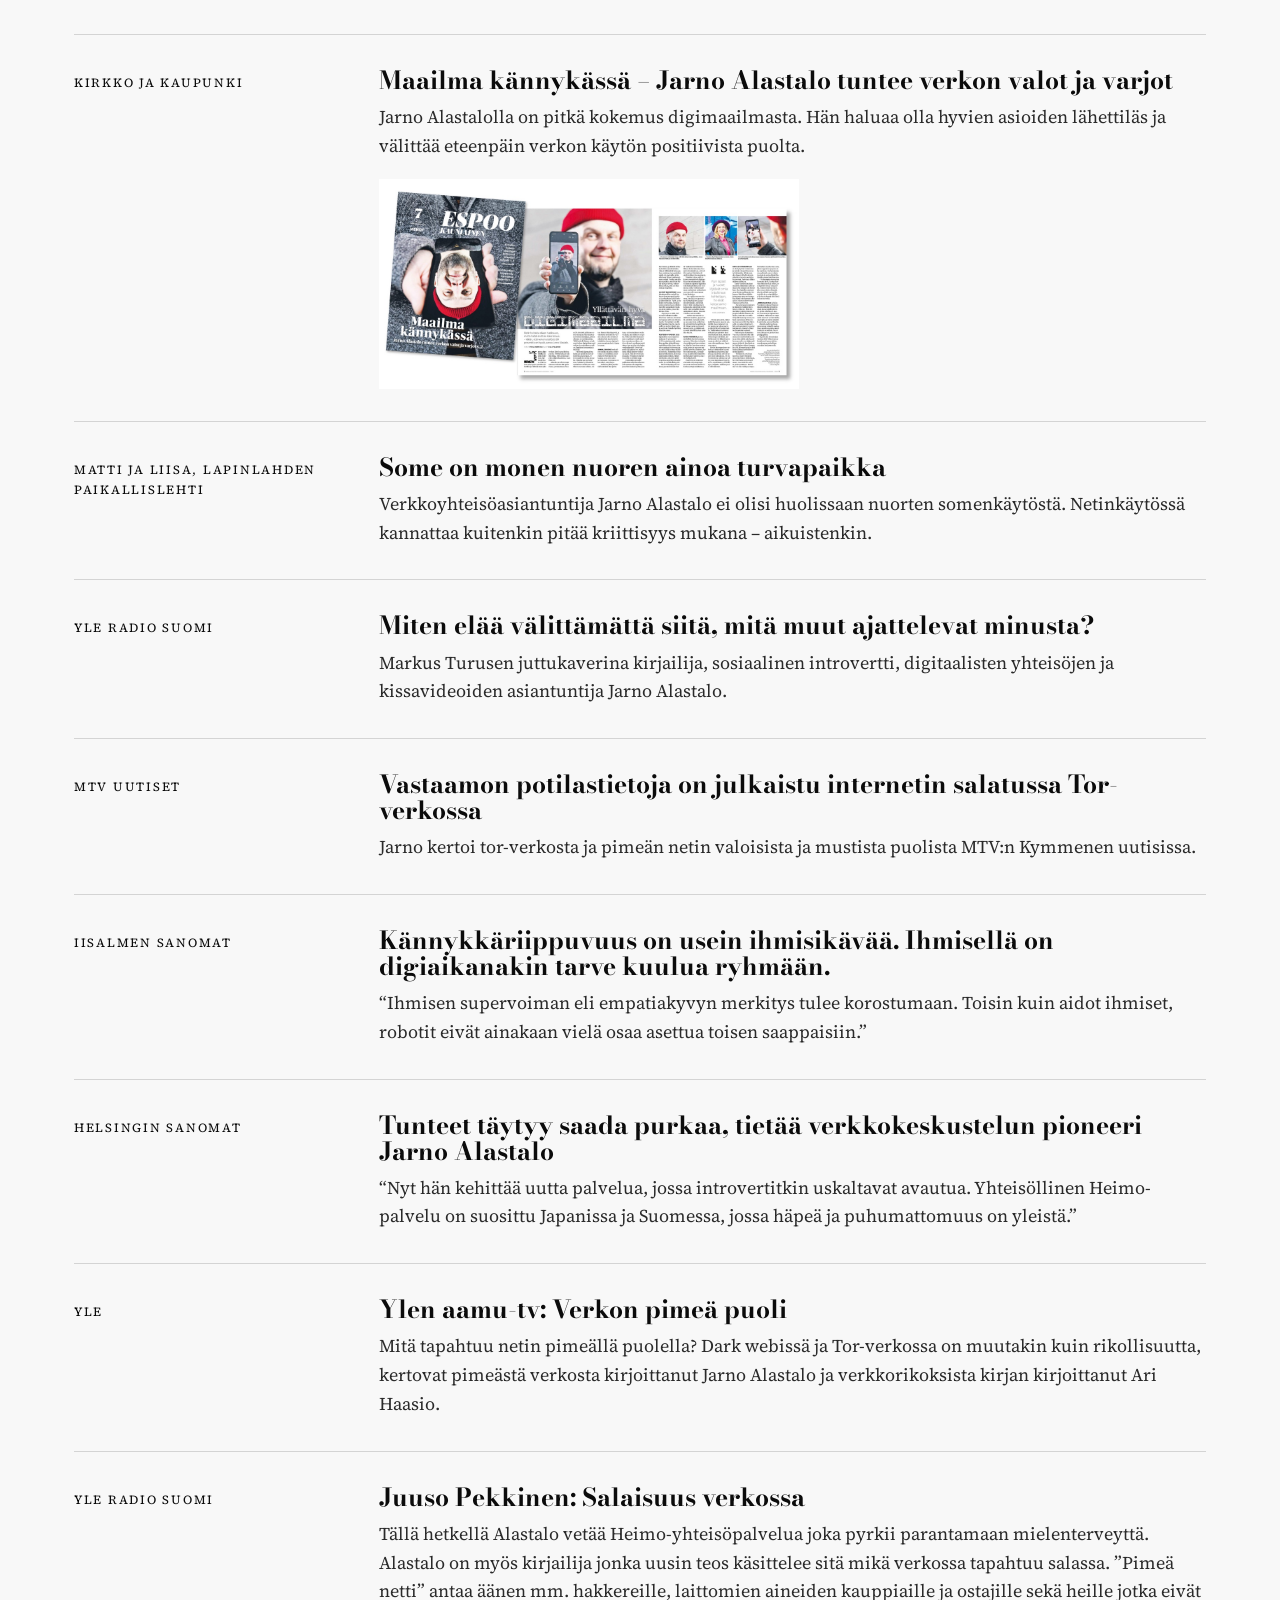
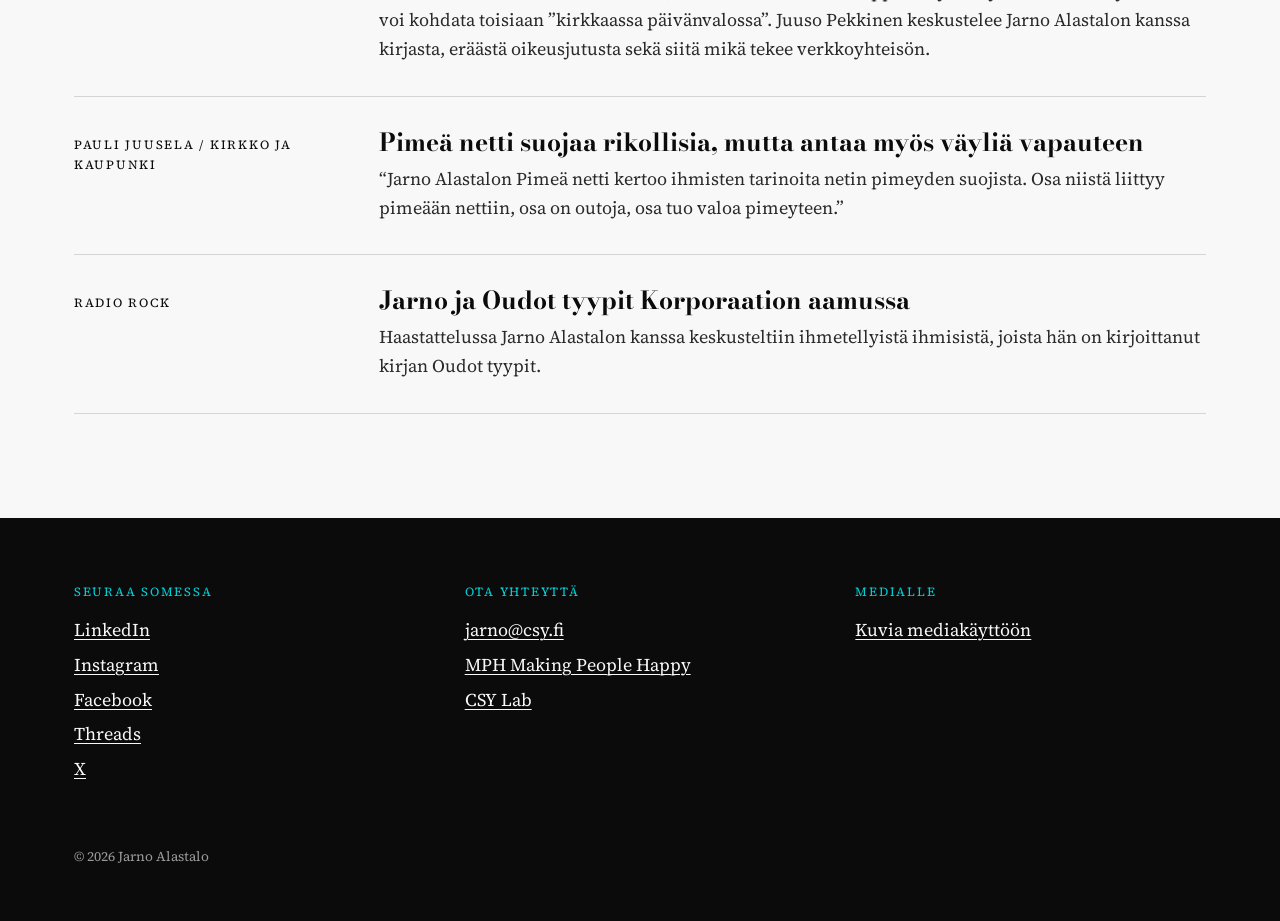
==== commit d954f890: "Luentoaiheet: 11 aihetta (oma ajattelu, deepfaket, taiteilijat, järjestöt ja työelämä), jakokuvaus C" ====
--- a/index.html
+++ b/index.html
@@ -8,7 +8,7 @@
   <meta property="og:type" content="website">
   <meta property="og:url" content="https://jarnoalastalo.com/">
   <meta property="og:title" content="Jarno Alastalo">
-  <meta property="og:description" content="Tekno-filosofi · Puhuja · kirjailija. Uusin kirja: Musta laatikko – Tekoälyttömyyden ajan alku.">
+  <meta property="og:description" content="Tekno-filosofi · Puhuja · kirjailija. Luennot ja keynotet tekoälystä suomeksi ja englanniksi. Uusin kirja: Musta laatikko.">
   <meta property="og:image" content="https://jarnoalastalo.com/kuvat/og.jpg">
   <meta name="twitter:card" content="summary_large_image">
   <link rel="icon" href="kuvat/favicon.png">
@@ -264,14 +264,17 @@
     <p class="kenelle"><span class="pieni">Kuulijoina</span> Suomen suurimmat yritykset · kirjastot ja kirjamessut · yläkoulut ja lukiot · ammattikorkeakoulut ja opistot · järjestöt · taiteilijat · vankila · kansainväliset keynotet englanniksi</p>
 
     <ul class="teemat">
-      <li><h3>Älyttömiä tekoja vai tekoälyä?</h3><p>Tekoäly ei ole taikuutta – mutta se saa meidät uskomaan siihen. Esityksessä paljastetaan, mitä tekoäly todella on, mitä se ei ole – ja miksi se silti onnistuu ohjaamaan tunteitamme, ajatuksiamme ja päätöksiämme.</p></li>
+      <li><h3>Tekoälyttömyyden ajan alku</h3><p>Tekoäly ei ole taikuutta – mutta se saa meidät uskomaan siihen. Esityksessä tekoälyä katsotaan ihmisen kannalta: miten algoritmit päättävät, mitä näemme, miten tekoäly muuttaa sitä, mitä pidämme totena, mitä digitaalisesta jalanjäljestämme jää, mikä hypestä on totta ja mistä vaietaan. Joko tulemme älykkäiden koneiden tyhmiksi käyttäjiksi tai opimme käyttämään niitä viisaasti.</p></li>
+      <li><h3>Miten säilyttää oma ajattelu tekoälyn aikakaudella?</h3><p>Kun tekoäly kirjoittaa sähköpostin, tiivistää kokouksen ja ehdottaa seuraavan sanan, ajattelun vastus katoaa kohta kohdalta. Esitys käy läpi, mitä tekoäly on ja mitä se ei ole, mitä se tekee ajattelullemme ja mikä työssä on niin inhimillistä, ettei sitä kannata antaa koneelle. Lopuksi mietitään, miksi ja miten tekoälyä kannattaa käyttää.</p></li>
       <li><h3>Algoritmien musta laatikko</h3><p>Mitä tapahtuu, kun päätöksiä tekevät järjestelmät, joiden logiikkaa emme näe emmekä ymmärrä? Tämä teema pohjautuu Musta laatikko -kirjaan (2026) ja vie kuulijat syvälle algoritmien näkymättömiin mekanismeihin: miten ne muokkaavat arkea, kulttuuria ja yhteiskuntaa – ja kuka niistä hyötyy.</p></li>
-      <li><h3>Tekoäly ja identiteetti</h3><p>Kun kone toimii peilinä, se ei heijasta takaisin totuutta vaan valikoituja, vinoutuneita versioita meistä. Mitä tämä tarkoittaa identiteetin rakentumiselle, yhteiskunnalliselle keskustelulle ja käsityksellemme todellisuudesta?</p></li>
+      <li><h3>Tekoäly, identiteetti ja yhteisöt</h3><p>Kun kone toimii peilinä, se ei heijasta takaisin totuutta vaan valikoituja, vinoutuneita versioita meistä. Miten verkossa luodut identiteetit kohtaavat todellisen elämän? Miksi some ei poista yksinäisyyttä – ja miten digiyhteisöt voisivat tukea meitä autenttisesti?</p></li>
       <li><h3>Nuoret ja tekoäly</h3><p>Nuorten maailma on ensimmäinen, jossa tekoäly on arkea syntymästä lähtien. Algoritmit suosittelevat sisältöjä, ehdottavat sanoja ja vaikuttavat siihen, kuka näkyy kenelle. Käytännön esimerkkien ja nuorten omien kokemusten kautta puretaan myyttejä ja pohditaan, millaista lukutaitoa tekoälyajan nuori tarvitsee.</p></li>
+      <li><h3>Deepfaket, huijaukset ja verkon pimeä puoli</h3><p>Ääni, kasvot ja video voidaan nyt tehdä kenestä tahansa. Esityksessä valkokankaalla puhuu Jarno, joka ei ole Jarno. Pimeä netti -kirjan tarinoiden kautta katsotaan, miten huijaukset ovat muuttuneet, kun koneet oppivat puhumaan kuin ihmiset – ja miten tunnistaa, milloin kuva tai ääni ei kerro totta.</p></li>
+      <li><h3>Mitä kehote maksaa?</h3><p>Paljonko tekoäly käyttää vettä? Kukaan ei tiedä tarkasti, ja luvut saavat nuoret tuntemaan syyllisyyttä, kuin ongelma olisi heidän omassa käytössään. Isot päätökset tehdään muualla. Esitys antaa nuorten kanssa työskenteleville kolme työkalua: kysy, miksi nuori kysyy. Katso kokonaisuutta: mihin tätä käytetään, kuka maksaa ja kuka päättää. Ja pyydä toista tapaa niiltä, jotka päättävät. Kun otsonikerros oli vaarassa, maailma ei luopunut jääkaapeista. Se vaihtoi kaasun, yhdessä.</p></li>
+      <li><h3>Tekoäly taiteilijan silmin</h3><p>Mitä tekoäly tarkoittaa luovuudelle, tekijänoikeuksille ja oman äänen säilyttämiselle? Esitys katsoo tekoälyä tekijän näkökulmasta, ei pelkkänä teknologiana. Mitä eroa eri ohjelmilla on, ja miten tekoälyä voi käyttää omassa työssä turvallisesti ja ekologisesti? Englanniksi luoville aloille: The Last Human Thing.</p></li>
+      <li><h3>Mihin tekoäly vie järjestöt ja työelämän?</h3><p>Automaatio vetää rutiinit läpi, mutta kenellä on varaa aitoon inhimilliseen läsnäoloon? Esitys katsoo järjestöjen ja työpaikkojen seuraavia vuosia: mitä tekoäly tekee rahoitukselle ja vaikuttavuudelle, kuka saa ihmisen ja miten yhteistyö, jaetut alustat ja pienet kielimallit voivat olla ratkaisu.</p></li>
       <li><h3>Digitaaliset oligarkit ja vallan keskittyminen</h3><p>Muutaman teknologiayrityksen käsissä oleva valta määrittää, mitä näemme ja tunnemme. Miten tämä muuttaa demokratiaa, arvoja ja tulevaisuutta? Entä mitä vaihtoehtoja meillä on rakentaa toisenlaista digitaalista kulttuuria?</p></li>
       <li><h3>Tekoäly, etiikka ja inhimillisyys</h3><p>Koneet tekevät virheitä, mutta eivät ymmärrä niitä. Ne ruokkivat meitä kognitiivisella sokerilla ja oppivat heikkoutemme ennen kuin tunnistamme ne itse. Millaisia eettisiä kysymyksiä tämä herättää kasvatuksessa, päätöksenteossa ja jokapäiväisessä elämässä?</p></li>
-      <li><h3>Digitaaliset identiteetit, yksinäisyys ja yhteisöt</h3><p>Miten verkossa luodut identiteetit kohtaavat todellisen elämän? Miksi some ei poista yksinäisyyttä – ja miten digiyhteisöt voisivat tukea meitä autenttisesti?</p></li>
-      <li><h3>Mitä kehote maksaa?</h3><p>Paljonko tekoäly käyttää vettä? Kukaan ei tiedä tarkasti, ja luvut saavat nuoret tuntemaan syyllisyyttä, kuin ongelma olisi heidän omassa käytössään. Isot päätökset tehdään muualla. Esitys antaa nuorten kanssa työskenteleville kolme työkalua: kysy, miksi nuori kysyy. Katso kokonaisuutta: mihin tätä käytetään, kuka maksaa ja kuka päättää. Ja pyydä toista tapaa niiltä, jotka päättävät. Kun otsonikerros oli vaarassa, maailma ei luopunut jääkaapeista. Se vaihtoi kaasun, yhdessä.</p></li>
     </ul>
 
     <div class="nuoret">
